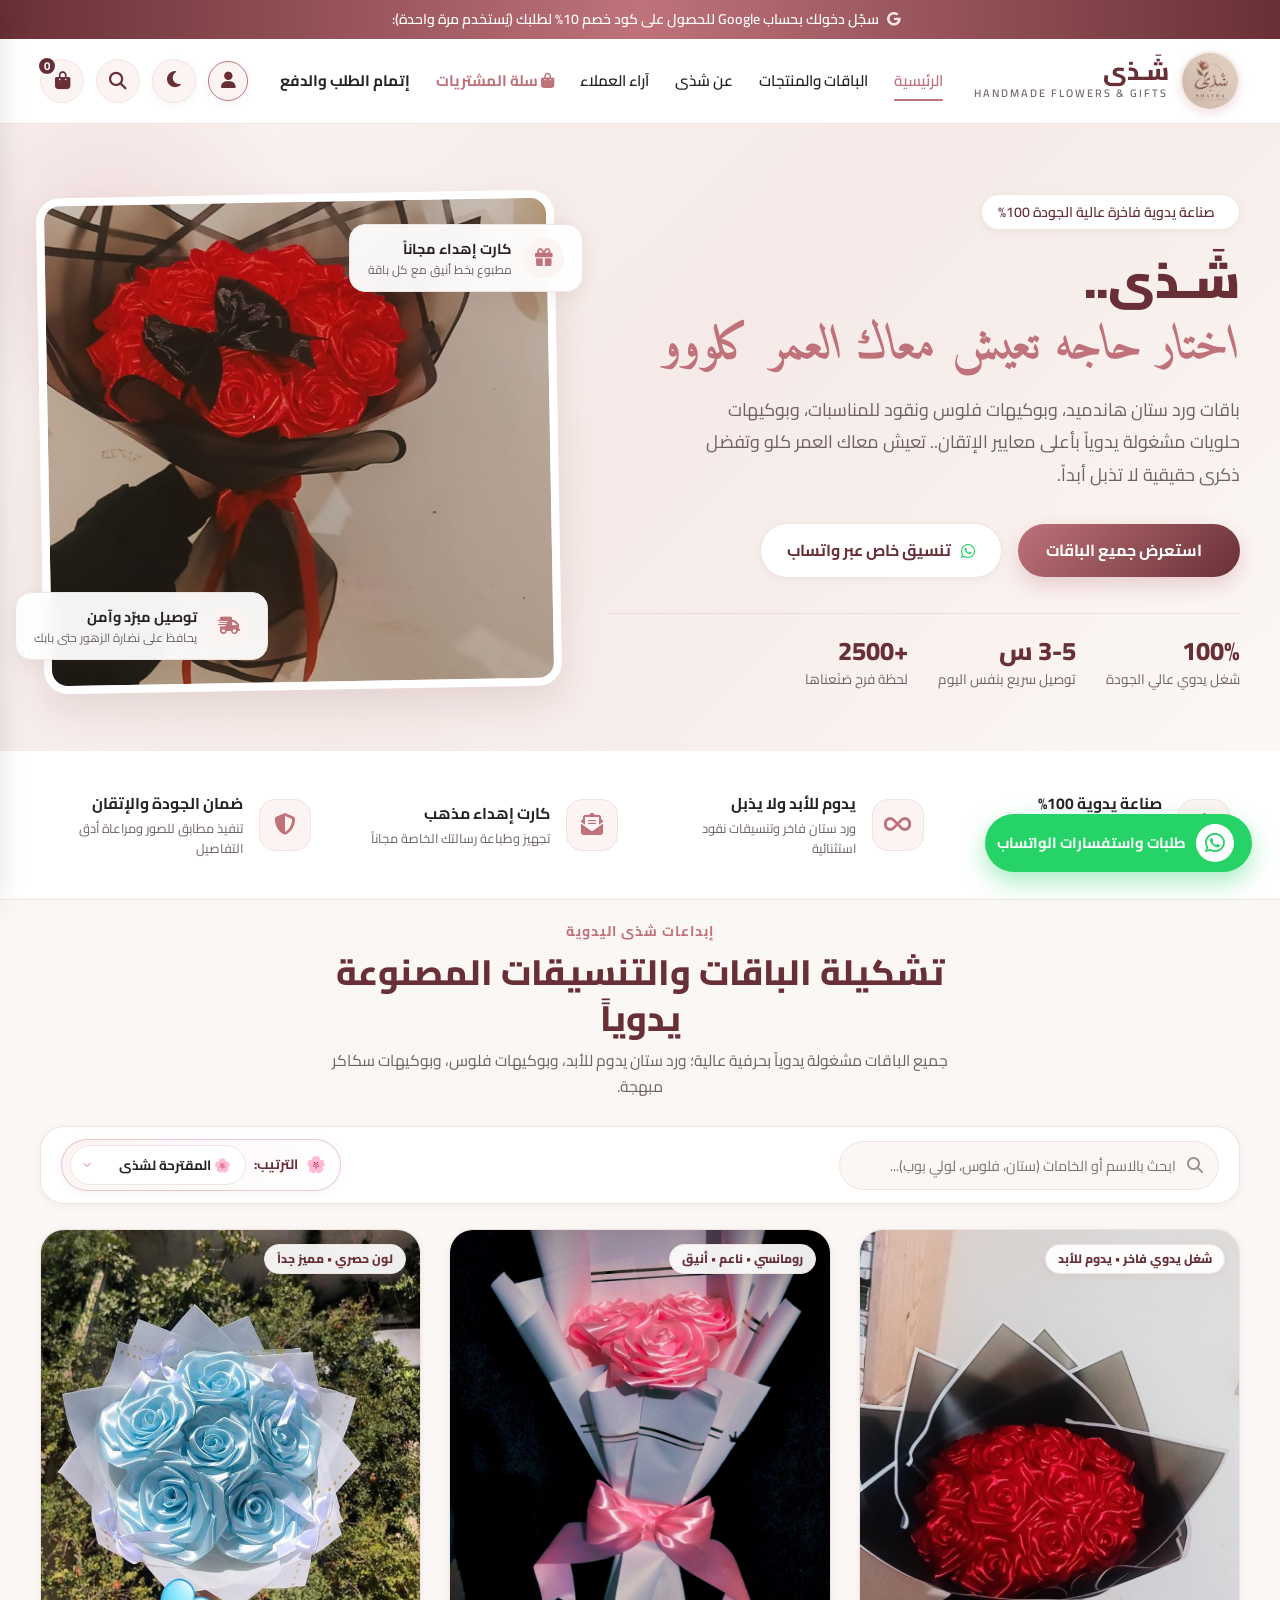
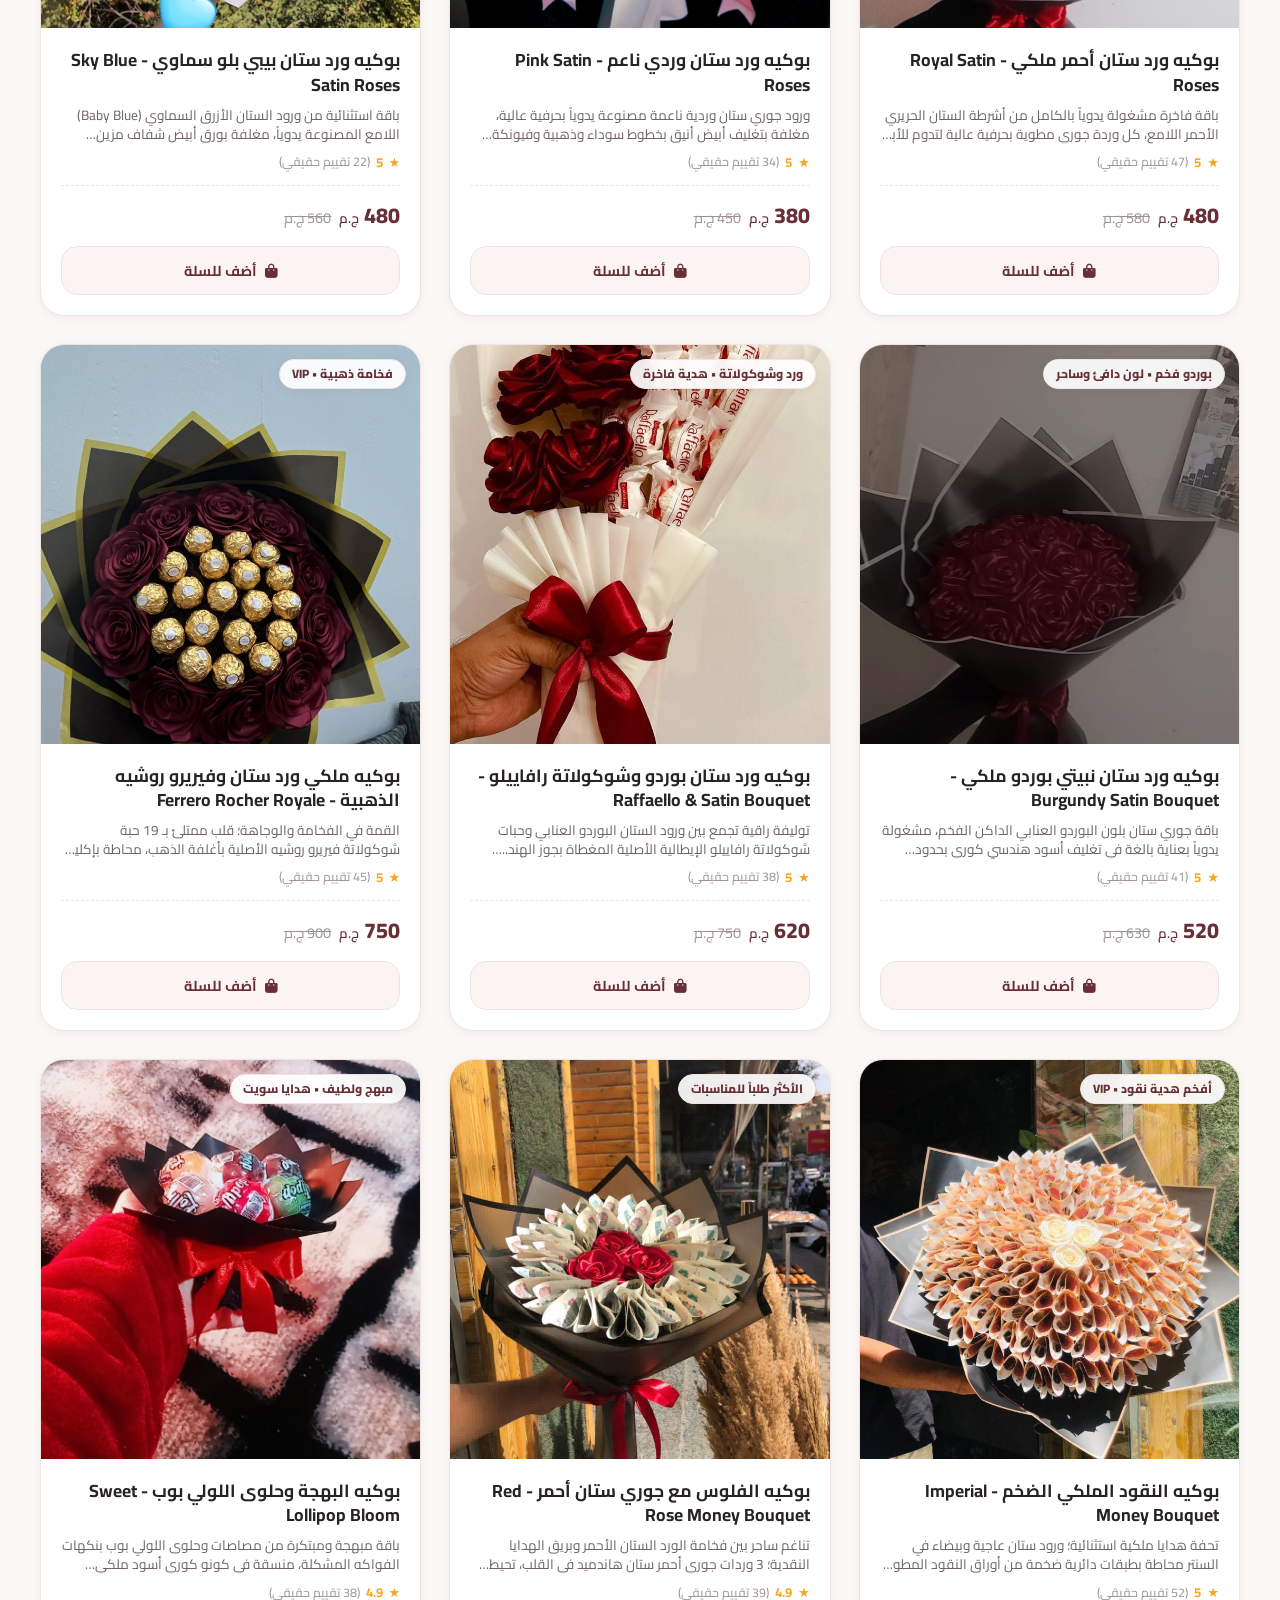
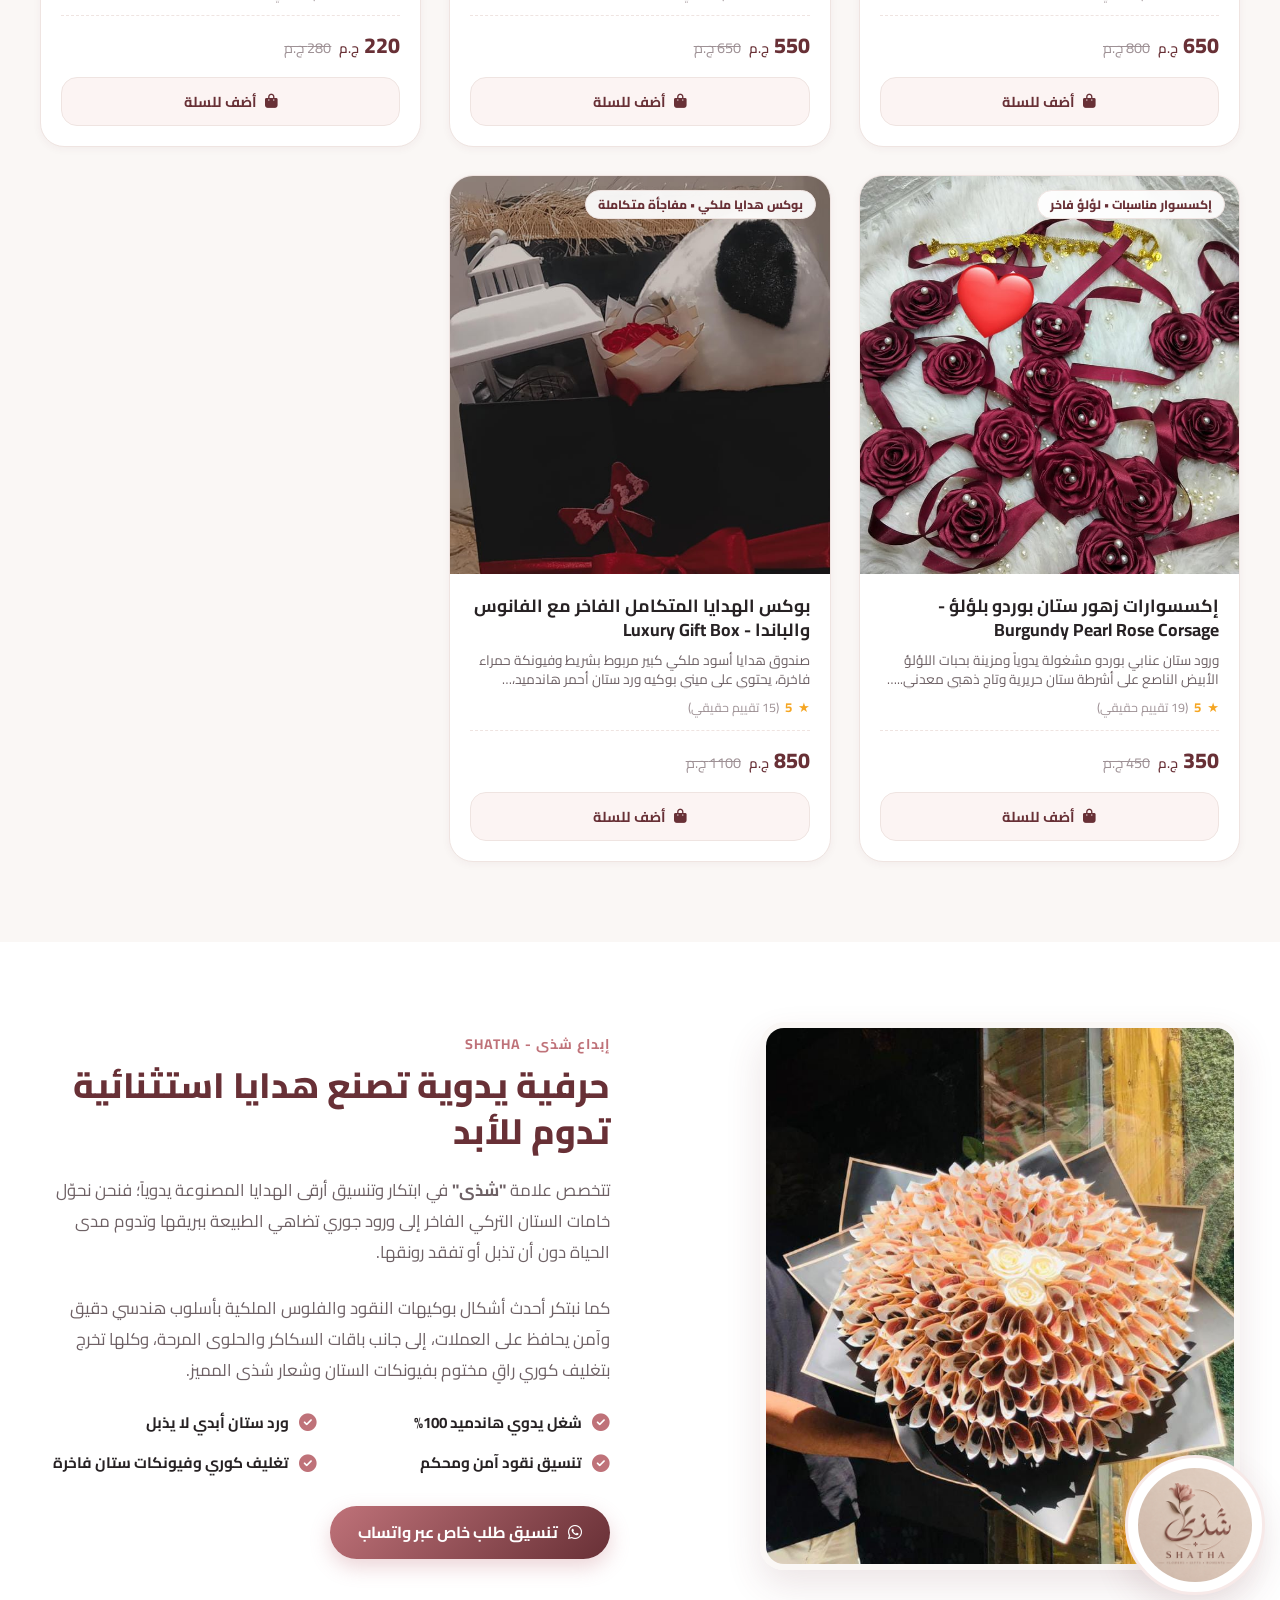
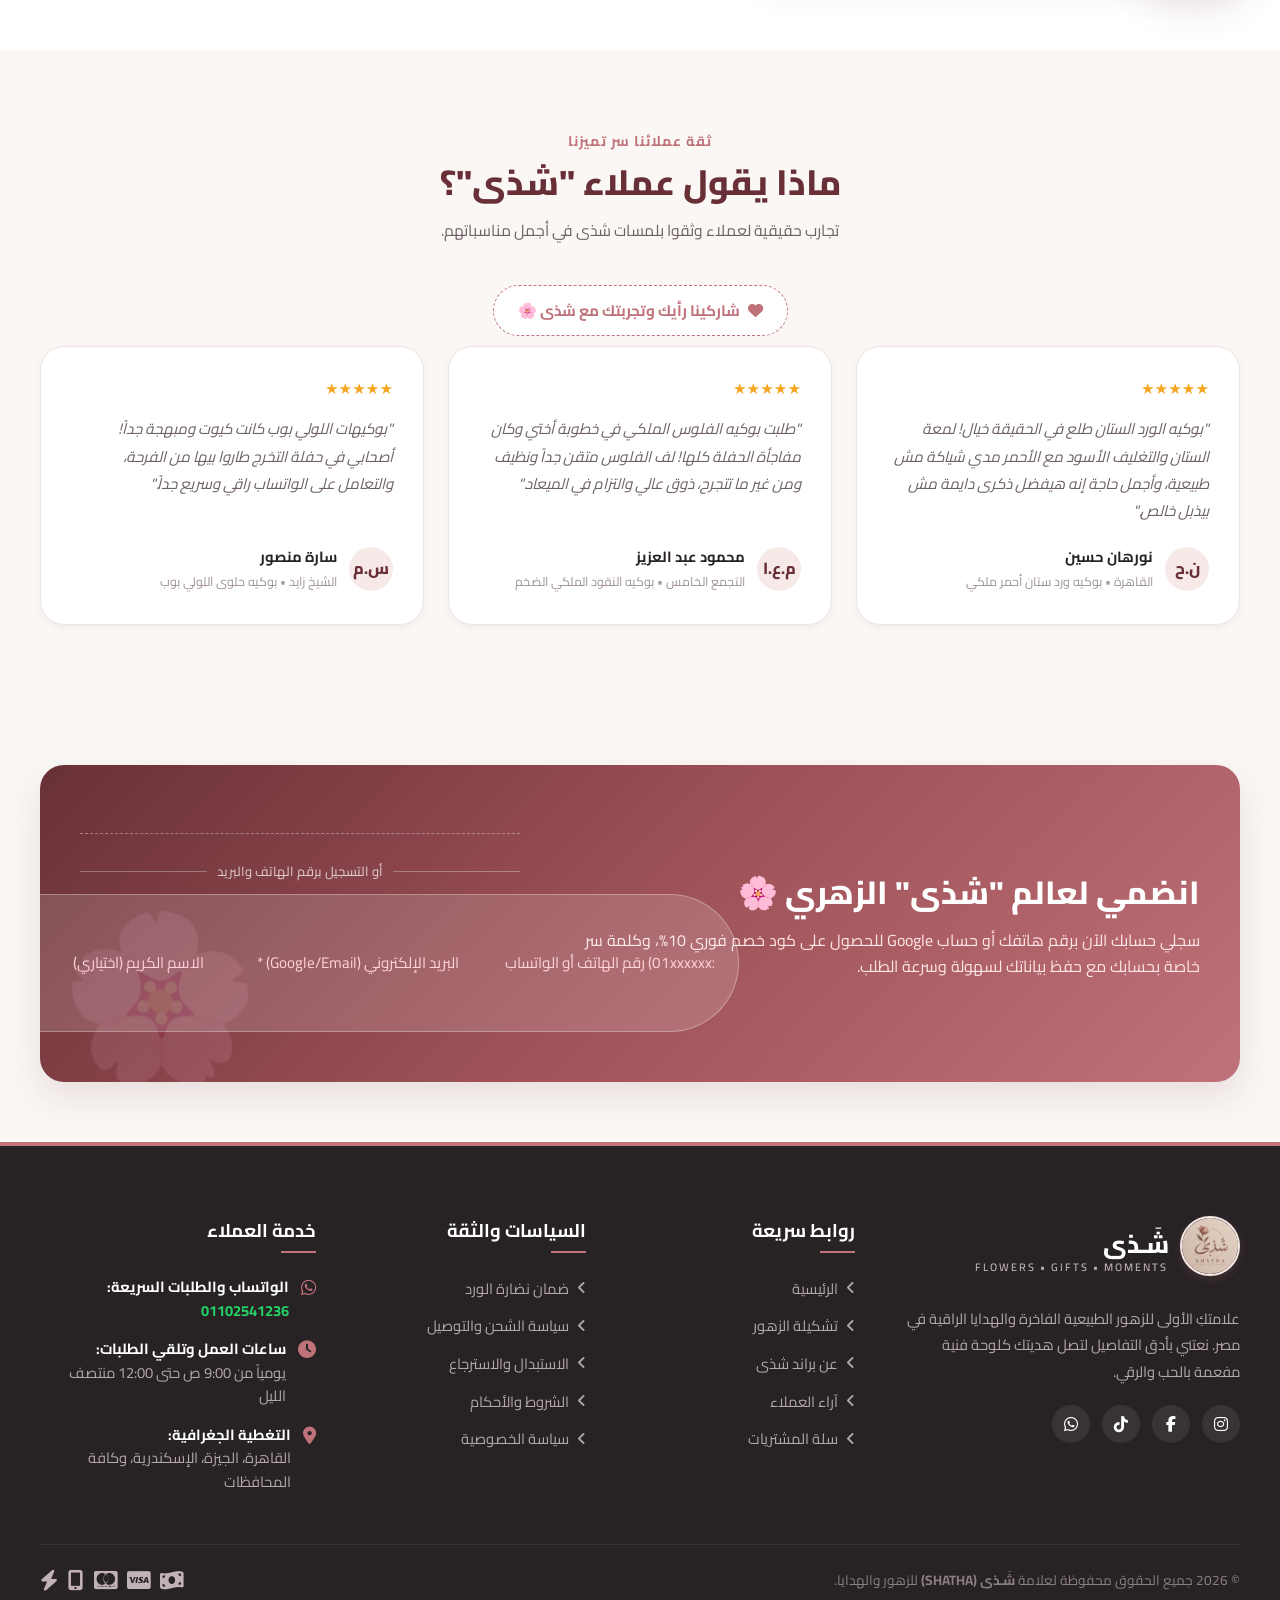
==== index.html @ 91762959 "add new features" ====
<!DOCTYPE html>
<html lang="ar" dir="rtl">
<head>
  <meta charset="UTF-8">
  <meta name="viewport" content="width=device-width, initial-scale=1.0">
  <title>شذى | SHATHA - زهور • هدايا • لحظات لا تُنسى</title>
  
  <!-- تحسين محركات البحث SEO -->
  <meta name="description" content="متجر شذى للهدايا والورد الستان الهاندميد وبوكيهات الفلوس وحلوى اللولي بوب. اختار حاجه تعيش معاك العمر كلووو، صناعة يدوية عالية الجودة تدوم للأبد. واتساب: 01102541236">
  <meta name="keywords" content="شذى, ورد ستان, بوكيه ورد ستان, بوكيه فلوس, بوكيه نقود, هدايا هاندميد, بوكيه لولي بوب, شذى ستان">
  <meta property="og:title" content="شذى | SHATHA - اختار حاجه تعيش معاك العمر كلووو">
  <meta property="og:description" content="شذى.. اختار حاجه تعيش معاك العمر كلووو. باقات ورد ستان هاندميد وبوكيهات فلوس وحلويات مشغولة يدوياً بأعلى معايير الإتقان.">
  <meta property="og:image" content="assets/images/logo.jpg">
  
  <!-- إعدادات تطبيق الهاتف والـ PWA (Mobile Web App) -->
  <link rel="manifest" href="data:application/manifest+json,%7B%22name%22%3A%22%D8%B4%D9%8E%D9%80%D8%B0%D9%89%20%D9%84%D9%84%D8%B2%D9%87%D9%88%D8%B1%20%D9%88%D8%A7%D9%84%D9%87%D8%AF%D8%A7%D9%8A%D8%A7%20%7C%20SHATHA%22%2C%22short_name%22%3A%22%D8%B4%D8%B0%D9%89%22%2C%22description%22%3A%22%D9%85%D8%AA%D8%AC%D8%B1%20%D8%B4%D8%B0%D9%89%20%D9%84%D9%84%D9%87%D8%AF%D8%A7%D9%8A%D8%A7%20%D9%88%D8%A7%D9%84%D9%88%D8%B1%D8%AF%20%D8%A7%D9%84%D8%B3%D8%AA%D8%A7%D9%86%20%D8%A7%D9%84%D9%87%D8%A7%D9%86%D8%AF%D9%85%D9%8A%D8%AF%20%D9%88%D8%A8%D9%88%D9%83%D9%8A%D9%87%D8%A7%D8%AA%20%D8%A7%D9%84%D9%81%D9%84%D9%88%D8%B3.%22%2C%22start_url%22%3A%22.%2Findex.html%22%2C%22display%22%3A%22standalone%22%2C%22orientation%22%3A%22portrait%22%2C%22background_color%22%3A%22%23FAF7F5%22%2C%22theme_color%22%3A%22%23BF7279%22%2C%22lang%22%3A%22ar%22%2C%22dir%22%3A%22rtl%22%2C%22icons%22%3A%5B%7B%22src%22%3A%22assets%2Fimages%2Flogo.jpg%22%2C%22sizes%22%3A%22192x192%22%2C%22type%22%3A%22image%2Fjpeg%22%2C%22purpose%22%3A%22any%20maskable%22%7D%2C%7B%22src%22%3A%22assets%2Fimages%2Flogo.jpg%22%2C%22sizes%22%3A%22512x512%22%2C%22type%22%3A%22image%2Fjpeg%22%2C%22purpose%22%3A%22any%20maskable%22%7D%5D%7D">
  <meta name="theme-color" content="#BF7279">
  <meta name="apple-mobile-web-app-capable" content="yes">
  <meta name="apple-mobile-web-app-status-bar-style" content="black-translucent">
  <meta name="apple-mobile-web-app-title" content="شذى">
  <link rel="apple-touch-icon" href="assets/images/logo.jpg">
  
  <!-- أيقونة الموقع (Favicon) من شعار شذى -->
  <link rel="icon" type="image/jpeg" href="assets/images/logo.jpg">
  
  <!-- أيقونات Font Awesome الحديثة -->
  <link rel="stylesheet" href="https://cdnjs.cloudflare.com/ajax/libs/font-awesome/6.5.1/css/all.min.css">
  
  <!-- مكتبة Google Identity Services لتسجيل الدخول بجوجل -->
  <script src="https://accounts.google.com/gsi/client" async defer></script>
  
  <!-- ملف التنسيقات الفاخر لشذى -->
  <link rel="stylesheet" href="assets/css/style.css">

  <script>
    (function() {
      try {
        var t = localStorage.getItem('shatha_theme') || (window.matchMedia('(prefers-color-scheme: dark)').matches ? 'dark' : 'light');
        if (t === 'dark') document.documentElement.setAttribute('data-theme', 'dark');
      } catch(e) {}
    })();
  </script>
</head>
<body>

  <!-- شريط الإعلانات العلوي وكوبون تسجيل الدخول بجوجل -->
  <aside class="top-announcement-bar" id="topAnnouncementBar" aria-label="شريط الحساب وكوبون الخصم">
    <div class="container">
      <div class="bar-content" id="authBarLoggedOut">
        <span class="auth-bar-msg"><i class="fab fa-google"></i> سجّل دخولك بحساب Google للحصول على كود خصم 10% لطلبك (يُستخدم مرة واحدة):</span>
        <div id="googleSignInBtnTop"></div>
      </div>
      <div class="bar-content" id="authBarLoggedIn" style="display: none;">
        <span class="auth-bar-msg">🎉 أهلاً بك يا <strong id="loggedInUserName"></strong>! كود خصمك الحصري (10%):</span>
        <div class="coupon-pill" id="couponPill" title="اضغط لنسخ كود الخصم وتطبيقه تلقائياً">
          <i class="fas fa-ticket-alt"></i>
          <span class="coupon-code-text" id="userCouponCode">--</span>
          <i class="far fa-copy"></i>
        </div>
        <span id="couponStatusBadge" class="coupon-status-badge">متاح للاستخدام مرة واحدة</span>
      </div>
    </div>
  </aside>

  <!-- ترويسة الموقع الرئيسية (Header & Nav) -->
  <header class="main-header">
    <div class="container">
      <div class="header-inner">
        <!-- الشعار الرسمي لشذى -->
        <a href="#home" class="brand-logo-wrap">
          <img src="assets/images/logo.jpg" alt="شعار شذى SHATHA" class="brand-logo-img">
          <div class="brand-names">
            <h1 class="brand-title">شَـذى</h1>
            <span class="brand-subtitle">HANDMADE FLOWERS & GIFTS</span>
          </div>
        </a>

        <!-- قائمة التصفح -->
        <nav>
          <ul class="nav-menu" id="navMenu">
            <li><a href="#home" class="nav-link active">الرئيسية</a></li>
            <li><a href="#products" class="nav-link">الباقات والمنتجات</a></li>
            <li><a href="#about" class="nav-link">عن شذى</a></li>
            <li><a href="#testimonials" class="nav-link">آراء العملاء</a></li>
            <li><a href="cart.html" class="nav-link" style="color: var(--primary-pink); font-weight: 700;"><i class="fas fa-shopping-bag"></i> سلة المشتريات</a></li>
            <li><a href="checkout.html" class="nav-link" style="font-weight: 700;">إتمام الطلب والدفع</a></li>
            <li id="navAdminLink" style="display: none;"><a href="javascript:void(0)" onclick="openAddProductModal()" class="nav-link" style="color: #27AE60; font-weight: 700;"><i class="fas fa-plus-circle"></i> لوحة إضافة المنتجات (المالك)</a></li>
          </ul>
        </nav>

        <!-- أدوات الهيدر والسلة وحساب المستخدم -->
        <div class="header-actions">
          <!-- أيقونة حساب المستخدم الدائرية الفاخرة للهيدر (متوافقة 100% مع الهاتف) -->
          <div class="user-auth-widget" id="userAuthWidget">
            <button type="button" class="user-circle-btn" id="headerUserCircleBtn" onclick="openAccountOrAuthModal()" title="تسجيل الدخول / حسابي" aria-label="تسجيل الدخول / حسابي">
              <i class="fas fa-user user-circle-icon" id="userCircleIcon"></i>
              <img id="userAvatarImg" src="" alt="صورة الحساب" class="user-circle-avatar" style="display: none;">
              <span class="user-circle-status-dot" id="userStatusDot" style="display: none;"></span>
            </button>
          </div>

          <!-- زر التبديل للوضع الليلي / الفاتح -->
          <button class="action-btn theme-toggle-btn" id="themeToggleBtn" onclick="toggleTheme()" title="التبديل إلى الوضع الداكن" aria-label="التبديل إلى الوضع الداكن">
            <i class="fas fa-moon"></i>
          </button>

          <button class="action-btn" id="headerSearchBtn" onclick="document.getElementById('productSearchInput').focus(); document.getElementById('products').scrollIntoView({behavior: 'smooth'});" title="بحث في المنتجات" aria-label="بحث في المنتجات">
            <i class="fas fa-search"></i>
          </button>
          
          <button class="action-btn" id="cartTriggerBtn" title="سلة المشتريات" aria-label="سلة المشتريات">
            <i class="fas fa-shopping-bag"></i>
            <span class="cart-count-badge" id="cartCountBadge">0</span>
          </button>

          <button class="action-btn mobile-menu-toggle" id="mobileToggle" aria-label="فتح القائمة">
            <i class="fas fa-bars"></i>
          </button>
        </div>
      </div>
    </div>
  </header>

  <!-- قسم الهيرو الترحيبي (Hero Section) -->
  <section class="hero-section" id="home">
    <div class="container">
      <div class="hero-grid">
        <div class="hero-content">
          <div class="hero-tag">
            <i class="fas fa-sparkles"></i>
            <span>صناعة يدوية فاخرة عالية الجودة 100%</span>
          </div>
          <h2 class="hero-title">
            شَـذى.. <br>
            <span>اختار حاجه تعيش معاك العمر كلووو</span>
          </h2>
          <p class="hero-desc">
            باقات ورد ستان هاندميد، وبوكيهات فلوس ونقود للمناسبات، وبوكيهات حلويات مشغولة يدوياً بأعلى معايير الإتقان.. تعيش معاك العمر كلو وتفضل ذكرى حقيقية لا تذبل أبداً.
          </p>
          <div class="hero-cta-group">
            <a href="#products" class="btn-primary">
              <i class="fas fa-sparkles"></i>
              <span>استعرض جميع الباقات</span>
            </a>
            <a href="https://wa.me/201102541236?text=%D9%85%D8%B1%D8%AD%D8%A8%D8%A7%D9%8B%20%D8%B4%D8%B0%D9%89%20%F0%9F%8C%B8%20%D8%A3%D9%88%D8%AF%20%D8%AA%D9%86%D8%B3%D9%8A%D9%82%20%D8%A8%D9%88%D9%83%D9%8A%D9%87%20%D8%AE%D8%A7%D8%B5" target="_blank" class="btn-secondary">
              <i class="fab fa-whatsapp" style="color: #25D366;"></i>
              <span>تنسيق خاص عبر واتساب</span>
            </a>
          </div>
          <div class="hero-stats">
            <div class="stat-item">
              <h4>100%</h4>
              <p>شغل يدوي عالي الجودة</p>
            </div>
            <div class="stat-item">
              <h4>3-5 س</h4>
              <p>توصيل سريع بنفس اليوم</p>
            </div>
            <div class="stat-item">
              <h4>+2500</h4>
              <p>لحظة فرح صَنَعناها</p>
            </div>
          </div>
        </div>

        <div class="hero-visual">
          <div class="hero-main-card">
            <img src="FLOURS/WhatsApp Image 2026-09-09 at 12.16.00 AM.jpeg" alt="بوكيه شذى الستان الملكي الهاندميد">
          </div>
          <div class="floating-badge badge-top">
            <div class="badge-icon"><i class="fas fa-gift"></i></div>
            <div>
              <h5>كارت إهداء مجاناً</h5>
              <p>مطبوع بخط أنيق مع كل باقة</p>
            </div>
          </div>
          <div class="floating-badge badge-bottom">
            <div class="badge-icon"><i class="fas fa-truck-fast"></i></div>
            <div>
              <h5>توصيل مبرّد وآمن</h5>
              <p>يحافظ على نضارة الزهور حتى بابك</p>
            </div>
          </div>
        </div>
      </div>
    </div>
  </section>

  <!-- شريط الثقة والمميزات (Trust Features) -->
  <section class="trust-bar-section">
    <div class="container">
      <div class="trust-features-grid">
        <div class="trust-card">
          <div class="trust-icon-box"><i class="fas fa-hand-sparkles"></i></div>
          <div class="trust-text">
            <h4>صناعة يدوية 100%</h4>
            <p>شغل يدوي متقن وخامات أصلية فاخرة</p>
          </div>
        </div>
        <div class="trust-card">
          <div class="trust-icon-box"><i class="fas fa-infinity"></i></div>
          <div class="trust-text">
            <h4>يدوم للأبد ولا يذبل</h4>
            <p>ورد ستان فاخر وتنسيقات نقود استثنائية</p>
          </div>
        </div>
        <div class="trust-card">
          <div class="trust-icon-box"><i class="fas fa-envelope-open-text"></i></div>
          <div class="trust-text">
            <h4>كارت إهداء مذهب</h4>
            <p>تجهيز وطباعة رسالتك الخاصة مجاناً</p>
          </div>
        </div>
        <div class="trust-card">
          <div class="trust-icon-box"><i class="fas fa-shield-halved"></i></div>
          <div class="trust-text">
            <h4>ضمان الجودة والإتقان</h4>
            <p>تنفيذ مطابق للصور ومراعاة أدق التفاصيل</p>
          </div>
        </div>
      </div>
    </div>
  </section>

  <!-- قسم المنتجات والبحث والفرز (جميع المنتجات معاً بدون فئات) -->
  <section class="products-section" id="products">
    <div class="container">
      <div class="section-header" style="margin-bottom: 25px; display: flex; justify-content: space-between; align-items: flex-end; flex-wrap: wrap; gap: 15px;">
        <div>
          <span class="section-subtitle">إبداعات شذى اليدوية</span>
          <h2 class="section-title" style="margin-bottom: 6px;">تشكيلة الباقات والتنسيقات المصنوعة يدوياً</h2>
          <p class="section-desc" style="margin-bottom: 0;">جميع الباقات مشغولة يدوياً بحرفية عالية؛ ورد ستان يدوم للأبد، وبوكيهات فلوس، وبوكيهات سكاكر مبهجة.</p>
        </div>
        <button type="button" class="btn-primary" id="sectionAdminAddBtn" onclick="openAddProductModal()" style="display: none; background: #27AE60; white-space: nowrap; padding: 10px 22px; font-size: 0.95rem;">
          <i class="fas fa-plus-circle"></i>
          <span>إضافة منتج جديد للموقع (المالك)</span>
        </button>
      </div>

      <!-- شريط البحث والفرز -->
      <div class="products-filter-bar">
        <div class="filter-search-box">
          <i class="fas fa-search"></i>
          <input type="text" id="productSearchInput" placeholder="ابحث بالاسم أو الخامات (ستان، فلوس، لولي بوب)..." aria-label="بحث في المنتجات">
        </div>

        <div class="filter-sort-group">
          <span class="sort-flower-badge" aria-hidden="true">🌸</span>
          <label for="sortSelect" class="sort-label">الترتيب:</label>
          <select id="sortSelect" class="sort-select">
            <option value="default">🌸 المقترحة لشذى</option>
            <option value="bestseller">🔥 الأكثر مبيعاً</option>
            <option value="price-low">💸 السعر: الأقل للأعلى</option>
            <option value="price-high">💎 السعر: الأعلى للأقل</option>
            <option value="rating">⭐ الأعلى تقييماً</option>
          </select>
        </div>
      </div>

      <!-- شبكة المنتجات -->
      <div class="products-grid" id="productsGrid">
        <!-- يتم توليد كروت المنتجات ديناميكياً بواسطة JavaScript -->
      </div>
    </div>
  </section>

  <!-- قسم قصة البراند (About SHATHA Section) -->
  <section class="about-section" id="about">
    <div class="container">
      <div class="about-grid">
        <div class="about-image-composition">
          <img src="FLOURS/WhatsApp Image 2026-09-09 at 12.15.59 AM.jpeg" alt="بوكيه النقود الملكي بالورود البيضاء من شذى" class="about-img-main">
          <div class="about-logo-overlay">
            <img src="assets/images/logo.jpg" alt="لوجو شذى">
          </div>
        </div>

        <div class="about-content">
          <span class="section-subtitle">إبداع شذى - SHATHA</span>
          <h2 class="section-title">حرفية يدوية تصنع هدايا استثنائية تدوم للأبد</h2>
          <p class="about-text">
            تتخصص علامة <strong>"شذى"</strong> في ابتكار وتنسيق أرقى الهدايا المصنوعة يدوياً؛ فنحن نحوّل خامات الستان التركي الفاخر إلى ورود جوري تضاهي الطبيعة ببريقها وتدوم مدى الحياة دون أن تذبل أو تفقد رونقها.
          </p>
          <p class="about-text">
            كما نبتكر أحدث أشكال بوكيهات النقود والفلوس الملكية بأسلوب هندسي دقيق وآمن يحافظ على العملات، إلى جانب باقات السكاكر والحلوى المرحة، وكلها تخرج بتغليف كوري راقٍ مختوم بفيونكات الستان وشعار شذى المميز.
          </p>
          <div class="about-values-list">
            <div class="value-item"><i class="fas fa-check-circle"></i> شغل يدوي هاندميد 100%</div>
            <div class="value-item"><i class="fas fa-check-circle"></i> ورد ستان أبدي لا يذبل</div>
            <div class="value-item"><i class="fas fa-check-circle"></i> تنسيق نقود آمن ومحكم</div>
            <div class="value-item"><i class="fas fa-check-circle"></i> تغليف كوري وفيونكات ستان فاخرة</div>
          </div>
          <a href="https://wa.me/201102541236" target="_blank" class="btn-primary">
            <i class="fab fa-whatsapp"></i>
            <span>تنسيق طلب خاص عبر واتساب</span>
          </a>
        </div>
      </div>
    </div>
  </section>

  <!-- قسم آراء وتقييمات العملاء الحقيقية (Testimonials) -->
  <section class="testimonials-section" id="testimonials">
    <div class="container">
      <div class="section-header">
        <span class="section-subtitle">ثقة عملائنا سر تميزنا</span>
        <h2 class="section-title">ماذا يقول عملاء "شذى"؟</h2>
        <p class="section-desc">تجارب حقيقية لعملاء وثقوا بلمسات شذى في أجمل مناسباتهم.</p>
      </div>

      <!-- زر فتح نموذج إضافة تقييم للمتجر بالكامل -->
      <div class="testimonials-action-wrap">
        <button type="button" class="btn-toggle-store-review" onclick="toggleStoreReviewForm()">
          <i class="fas fa-heart" style="color: var(--primary-pink);"></i>
          <span>شاركينا رأيك وتجربتك مع شذى 🌸</span>
        </button>
      </div>

      <!-- نموذج إضافة رأي عام للمتجر بالكامل -->
      <div class="store-review-form-card" id="storeReviewFormCard">
        <h4 style="color: var(--primary-dark); margin-bottom: 12px; font-size: 1.1rem; display: flex; align-items: center; gap: 8px;">
          <i class="fas fa-star" style="color: #F5A623;"></i>
          <span>إضافة تقييم ورأي لمتجر شذى</span>
        </h4>
        <form id="storeReviewForm" onsubmit="handleStoreReviewSubmit(event)">
          <div class="checkout-form-grid" style="grid-template-columns: 1fr 1fr; gap: 12px;">
            <div class="form-group">
              <label><span style="color: #E74C3C;">*</span> الاسم الكريم:</label>
              <input type="text" id="srAuthor" class="form-control" placeholder="مثال: سارة أحمد" required>
            </div>
            <div class="form-group">
              <label>المحافظة أو الباقة المطلوبة:</label>
              <input type="text" id="srLocation" class="form-control" placeholder="مثال: القاهرة • بوكيه ورد ستان">
            </div>
          </div>
          <div class="form-group" style="margin-top: 10px;">
            <label>تقييمك بالنجوم:</label>
            <div class="star-rating-select-group" id="storeRatingStars">
              <i class="fas fa-star active" data-val="1" onclick="setStoreRating(1)"></i>
              <i class="fas fa-star active" data-val="2" onclick="setStoreRating(2)"></i>
              <i class="fas fa-star active" data-val="3" onclick="setStoreRating(3)"></i>
              <i class="fas fa-star active" data-val="4" onclick="setStoreRating(4)"></i>
              <i class="fas fa-star active" data-val="5" onclick="setStoreRating(5)"></i>
            </div>
            <input type="hidden" id="srRatingVal" value="5">
          </div>
          <div class="form-group">
            <label><span style="color: #E74C3C;">*</span> رأيك وتجربتك بالتفصيل:</label>
            <textarea id="srComment" class="form-control" rows="3" placeholder="شاركينا تجربتك مع جمال الورد الستان وسرعة التوصيل وذوق التعامل..." required></textarea>
          </div>
          <div style="display: flex; justify-content: flex-end; gap: 10px; margin-top: 14px;">
            <button type="button" class="btn-secondary" onclick="toggleStoreReviewForm()" style="padding: 8px 18px; font-size: 0.88rem;">إلغاء</button>
            <button type="submit" class="btn-primary" style="padding: 8px 22px; font-size: 0.88rem;">نشر رأيي الآن 🌸</button>
          </div>
        </form>
      </div>

      <!-- شبكة آراء العملاء الديناميكية -->
      <div class="testimonials-grid" id="testimonialsGrid">
        <!-- يتم تعبئة الآراء برمجياً بواسطة JS -->
      </div>
    </div>
  </section>

  <!-- صندوق النشرة البريدية والعرض الترحيبي والتسجيل -->
  <section class="newsletter-cta-section">
    <div class="container">
      <div class="newsletter-box">
        <div class="newsletter-text">
          <h3>انضمي لعالم "شذى" الزهري 🌸</h3>
          <p>سجلي حسابك الآن برقم هاتفك أو حساب Google للحصول على كود خصم فوري 10%، وكلمة سر خاصة بحسابك مع حفظ بياناتك لسهولة وسرعة الطلب.</p>
        </div>
        <div style="display: flex; flex-direction: column; align-items: center; gap: 12px; width: 100%; max-width: 440px; box-sizing: border-box;">
          <!-- زر تسجيل الدخول السريع بجوجل للحصول على الكود -->
          <div id="googleSignInBtnNewsletter" class="newsletter-auth-cta"></div>
          
          <div style="display: flex; align-items: center; width: 100%; gap: 10px; opacity: 0.75;">
            <div style="flex: 1; height: 1px; background: rgba(255,255,255,0.4);"></div>
            <span style="font-size: 0.82rem; color: #fff; white-space: nowrap;">أو التسجيل برقم الهاتف والبريد</span>
            <div style="flex: 1; height: 1px; background: rgba(255,255,255,0.4);"></div>
          </div>

          <form class="newsletter-form" id="newsletterForm" onsubmit="handleNewsletterJoinSubmit(event)">
            <input type="tel" id="newsletterPhone" placeholder="رقم الهاتف أو الواتساب (01xxxxxxxxx) *" required aria-label="رقم الهاتف">
            <input type="email" id="newsletterEmail" placeholder="البريد الإلكتروني (Google/Email) *" required aria-label="البريد الإلكتروني">
            <input type="text" id="newsletterName" placeholder="الاسم الكريم (اختياري)" aria-label="الاسم">
            <button type="submit"><i class="fas fa-sparkles"></i> انضمام وتسجيل الحساب فوراً</button>
          </form>
        </div>
      </div>
    </div>
  </section>

  <!-- تذييل الموقع (Footer) -->
  <footer class="main-footer">
    <div class="container">
      <div class="footer-grid">
        <!-- معلومات البراند -->
        <div class="footer-brand">
          <div class="brand-logo-wrap">
            <img src="assets/images/logo.jpg" alt="لوجو شذى" class="brand-logo-img">
            <div class="brand-names">
              <span class="brand-title">شَـذى</span>
              <span class="brand-subtitle">FLOWERS • GIFTS • MOMENTS</span>
            </div>
          </div>
          <p class="footer-bio">
            علامتكِ الأولى للزهور الطبيعية الفاخرة والهدايا الراقية في مصر. نعتني بأدق التفاصيل لتصل هديتك كلوحة فنية مفعمة بالحب والرقي.
          </p>
          <div class="footer-social-links">
            <a href="https://instagram.com" target="_blank" class="social-link" title="إنستغرام"><i class="fab fa-instagram"></i></a>
            <a href="https://facebook.com" target="_blank" class="social-link" title="فيسبوك"><i class="fab fa-facebook-f"></i></a>
            <a href="https://tiktok.com" target="_blank" class="social-link" title="تيك توك"><i class="fab fa-tiktok"></i></a>
            <a href="https://wa.me/201102541236" target="_blank" class="social-link" title="واتساب"><i class="fab fa-whatsapp"></i></a>
          </div>
        </div>

        <!-- روابط سريعة -->
        <div class="footer-col">
          <h4>روابط سريعة</h4>
          <ul class="footer-links-list">
            <li><a href="#home"><i class="fas fa-angle-left"></i> الرئيسية</a></li>
            <li><a href="#products"><i class="fas fa-angle-left"></i> تشكيلة الزهور</a></li>
            <li><a href="#about"><i class="fas fa-angle-left"></i> عن براند شذى</a></li>
            <li><a href="#testimonials"><i class="fas fa-angle-left"></i> آراء العملاء</a></li>
            <li><a href="javascript:void(0)" onclick="openCartDrawer()"><i class="fas fa-angle-left"></i> سلة المشتريات</a></li>
            <li id="footerAdminLink" style="display: none;"><a href="javascript:void(0)" onclick="openAddProductModal()" style="color: #27AE60; font-weight: 700;"><i class="fas fa-plus-circle"></i> لوحة إضافة المنتجات (المالك)</a></li>
          </ul>
        </div>

        <!-- السياسات والثقة -->
        <div class="footer-col">
          <h4>السياسات والثقة</h4>
          <ul class="footer-links-list">
            <li><a href="javascript:void(0)" onclick="openPolicyModal('guarantee')"><i class="fas fa-angle-left"></i> ضمان نضارة الورد</a></li>
            <li><a href="javascript:void(0)" onclick="openPolicyModal('delivery')"><i class="fas fa-angle-left"></i> سياسة الشحن والتوصيل</a></li>
            <li><a href="javascript:void(0)" onclick="openPolicyModal('refund')"><i class="fas fa-angle-left"></i> الاستبدال والاسترجاع</a></li>
            <li><a href="javascript:void(0)" onclick="openPolicyModal('terms')"><i class="fas fa-angle-left"></i> الشروط والأحكام</a></li>
            <li><a href="javascript:void(0)" onclick="openPolicyModal('privacy')"><i class="fas fa-angle-left"></i> سياسة الخصوصية</a></li>
          </ul>
        </div>

        <!-- تواصل معنا -->
        <div class="footer-col">
          <h4>خدمة العملاء</h4>
          <div class="footer-contact-items">
            <div class="contact-item">
              <i class="fab fa-whatsapp"></i>
              <div>
                <strong>الواتساب والطلبات السريعة:</strong>
                <a href="https://wa.me/201102541236" target="_blank" style="color: #25D366; font-weight: bold; direction: ltr; display: inline-block;">01102541236</a>
              </div>
            </div>
            <div class="contact-item">
              <i class="fas fa-clock"></i>
              <div>
                <strong>ساعات العمل وتلقي الطلبات:</strong>
                <span>يومياً من 9:00 ص حتى 12:00 منتصف الليل</span>
              </div>
            </div>
            <div class="contact-item">
              <i class="fas fa-location-dot"></i>
              <div>
                <strong>التغطية الجغرافية:</strong>
                <span>القاهرة، الجيزة، الإسكندرية، وكافة المحافظات</span>
              </div>
            </div>
          </div>
        </div>
      </div>

      <div class="footer-bottom">
        <p>© 2026 جميع الحقوق محفوظة لعلامة <strong>شَـذى (SHATHA)</strong> للزهور والهدايا.</p>
        <div class="payment-methods-icons" title="طرق الدفع المتاحة">
          <i class="fas fa-money-bill-wave" title="كاش عند الاستلام"></i>
          <i class="fab fa-cc-visa" title="فيزا"></i>
          <i class="fab fa-cc-mastercard" title="ماستركارد"></i>
          <i class="fas fa-mobile-alt" title="فودافون كاش ومحافظ إلكترونية"></i>
          <i class="fas fa-bolt" title="إنستاباي InstaPay"></i>
        </div>
      </div>
    </div>
  </footer>

  <!-- زر الواتساب العائم الدائم (Floating Sticky WhatsApp) -->
  <a href="https://wa.me/201102541236?text=%D9%85%D8%B1%D8%AD%D8%A8%D8%A7%D9%8B%20%D9%81%D8%B1%D9%8A%D9%82%20%D8%B4%D8%B0%D9%89%20%F0%9F%8C%B8%20%D8%A3%D8%AD%D8%AA%D8%A7%D8%AC%20%D9%85%D8%B3%D8%A7%D8%B9%D8%AF%D8%A9%20%D9%81%D9%8A%20%D8%A7%D8%AE%D8%AA%D9%8A%D8%A7%D8%B1%20%D8%A8%D8%A7%D9%82%D8%A9" 
     target="_blank" 
     class="floating-whatsapp-btn" 
     id="floatingWhatsappBtn"
     title="تواصلي معنا عبر واتساب 01102541236">
    <div class="whatsapp-icon-circle">
      <i class="fab fa-whatsapp"></i>
    </div>
    <span class="whatsapp-btn-text">طلبات واستفسارات الواتساب</span>
  </a>

  <!-- إشعار تثبيت تطبيق شذى على الهاتف PWA -->
  <aside class="app-install-banner" id="pwaInstallBanner" style="display: none; position: fixed; bottom: 85px; right: 20px; left: 20px; max-width: 420px; margin: 0 auto; background: #FFFFFF; border-radius: var(--radius-lg); padding: 14px 18px; box-shadow: 0 10px 30px rgba(104, 48, 54, 0.2); border: 2px solid var(--primary-pink); z-index: 998; align-items: center; justify-content: space-between; gap: 12px; animation: fadeInUp 0.4s ease;">
    <div style="display: flex; align-items: center; gap: 12px;">
      <img src="assets/images/logo.jpg" alt="أيقونة تطبيق شذى" style="width: 48px; height: 48px; border-radius: 12px; object-fit: cover; border: 1.5px solid var(--border-subtle); flex-shrink: 0;">
      <div>
        <strong style="display: block; font-size: 0.95rem; color: var(--primary-dark);">تطبيق شَـذى (SHATHA)</strong>
        <span style="font-size: 0.78rem; color: var(--text-muted);">ثبّت التطبيق على شاشة هاتفك لتسوق أسرع</span>
      </div>
    </div>
    <div style="display: flex; align-items: center; gap: 8px;">
      <button type="button" class="btn-primary" id="btnPwaInstall" style="padding: 7px 15px; font-size: 0.85rem; border-radius: var(--radius-full);">
        <i class="fas fa-download"></i> تثبيت
      </button>
      <button type="button" id="btnPwaDismiss" style="color: var(--text-muted); font-size: 1.1rem; padding: 5px;" aria-label="إغلاق">
        <i class="fas fa-times"></i>
      </button>
    </div>
  </aside>

  <!-- خلفية التعتيم العامة للمودال -->
  <div class="modal-backdrop" id="modalBackdrop"></div>

  <!-- درج السلة الجانبي السريع (Slide-over Cart Drawer) -->
  <aside class="cart-drawer" id="cartDrawer" aria-label="سلة المشتريات">
    <div class="cart-drawer-header">
      <h3>
        <i class="fas fa-shopping-bag" style="color: var(--primary-pink);"></i>
        <span>سلة التسوق</span>
      </h3>
      <button class="close-drawer-btn" id="closeDrawerBtn" aria-label="إغلاق السلة">
        <i class="fas fa-times"></i>
      </button>
    </div>

    <!-- شريط تقدم التوصيل المجاني -->
    <div class="cart-free-shipping-meter">
      <div class="meter-text" id="freeShippingMeterText">
        أضيفي بـ <strong>350 ج.م</strong> إضافية للحصول على توصيل مجاني!
      </div>
      <div class="meter-bar">
        <div class="meter-fill" id="freeShippingMeterFill"></div>
      </div>
    </div>

    <!-- قائمة منتجات السلة -->
    <div class="cart-drawer-items" id="cartDrawerItems">
      <!-- يتم تعبئة المنتجات ديناميكياً بواسطة JS -->
    </div>

    <!-- حالة السلة الفارغة -->
    <div class="cart-empty-state" id="cartEmptyState" style="display: none;">
      <div class="cart-empty-icon"><i class="fas fa-shopping-basket"></i></div>
      <h4>سلتك فارغة حالياً</h4>
      <p>لم تقومي بإضافة أي باقة ورد بعد.. دعينا نساعدك في اختيار باقة ساحرة!</p>
      <button class="btn-primary" onclick="closeCartDrawer(); document.getElementById('products').scrollIntoView({behavior:'smooth'});">
        استعرضي الباقات الآن
      </button>
    </div>

    <!-- بطاقة كارت الإهداء المجاني داخل السلة -->
    <div style="padding: 0 24px;">
      <div class="cart-gift-card-addon">
        <label class="gift-card-toggle-label">
          <input type="checkbox" id="giftCardToggle">
          <span>💌 إرفاق كارت إهداء مجاني مطبوع</span>
        </label>
        <div id="giftCardMsgWrapper" style="display: none;">
          <textarea class="gift-message-input" id="giftCardMsgInput" rows="2" placeholder="اكتبي نص الإهداء وسنقوم بطباعته على كارت مذهب فاخر..."></textarea>
        </div>
      </div>
    </div>

    <!-- تذييل السلة وحساب الإجمالي -->
    <div class="cart-drawer-footer">
      <div class="coupon-input-group">
        <input type="text" id="couponInput" placeholder="أدخل كود الخصم الخاص بك" aria-label="كود الخصم">
        <button type="button" id="applyCouponBtn">تطبيق</button>
      </div>

      <div class="cart-summary-lines">
        <div class="summary-line">
          <span>المجموع الفرعي:</span>
          <strong id="cartSubtotalVal">0 ج.م</strong>
        </div>
        <div class="summary-line discount-applied" id="cartDiscountRow" style="display: none;">
          <span>خصم الكوبون:</span>
          <strong id="cartDiscountVal">-0 ج.م</strong>
        </div>
        <div class="summary-line total-line">
          <span>الإجمالي المتوقع:</span>
          <strong id="cartTotalVal">0 ج.م</strong>
        </div>
      </div>

      <a href="cart.html" class="btn-full-cart-link" style="display: flex; align-items: center; justify-content: center; gap: 8px; width: 100%; padding: 11px 18px; border-radius: var(--radius-full); background: rgba(212, 107, 123, 0.1); color: var(--primary-dark); font-weight: 700; font-size: 0.92rem; text-decoration: none; border: 1.5px solid var(--primary-pink); margin-bottom: 8px; transition: all 0.25s ease;">
        <i class="fas fa-shopping-bag" style="color: var(--primary-pink);"></i>
        <span>عرض وتعديل سلة المشتريات بالكامل 🛍️</span>
      </a>

      <button class="btn-proceed-checkout" id="proceedCheckoutBtn">
        <span>موافق على الطلب (الانتقال لصفحة كتابة البيانات والدفع)</span>
        <i class="fas fa-arrow-left"></i>
      </button>
    </div>
  </aside>

  <!-- نافذة تفاصيل المنتج المتقدمة (Product Details Modal) -->
  <section class="product-modal" id="productDetailsModal" aria-label="تفاصيل المنتج">
    <button class="product-modal-close" id="closeProductModal" aria-label="إغلاق النافذة">
      <i class="fas fa-times"></i>
    </button>

    <div class="modal-grid">
      <!-- المعرض والصور المتعددة -->
      <div class="modal-gallery-wrap">
        <div class="modal-main-img-box">
          <img src="" alt="صورة الباقة" id="modalMainImg">
        </div>
        <div class="modal-thumbnails" id="modalThumbnailsContainer">
          <!-- مصغرات الزوايا -->
        </div>
      </div>

      <!-- معلومات الباقة وتحديد المقاس -->
      <div class="modal-details">
        <!-- شريط أدوات المالك لتعديل أو حذف الباقة -->
        <div id="modalOwnerTools" class="modal-admin-actions-bar" style="display: none;"></div>

        <span class="modal-category-tag" style="background: var(--primary-soft); color: var(--primary-dark); padding: 4px 14px; border-radius: var(--radius-full); display: inline-block; width: fit-content;">
          <i class="fas fa-hand-sparkles" style="color: var(--primary-pink);"></i> شغل يدوي هاندميد • تصميم شذى الحصري
        </span>
        <h2 class="modal-title" id="modalProductTitle" style="margin-top: 8px;">اسم الباقة</h2>
        
        <div class="modal-rating-row">
          <span>★★★★★</span>
          <strong id="modalProductRating">5.0</strong>
          <span style="color: var(--text-light);" id="modalProductReviewsCount">(40 تقييم)</span>
          <span class="modal-stock-badge"><i class="fas fa-infinity"></i> يدوم للأبد ولا يذبل</span>
        </div>

        <div class="modal-price-wrap">
          <span class="modal-current-price" id="modalCurrentPrice">480 ج.م</span>
        </div>

        <p class="modal-desc" id="modalProductDesc">
          وصف الباقة وتفاصيلها...
        </p>

        <!-- الخامات وطريقة الصنع اليدوي -->
        <div style="background: var(--bg-body); border: 1px solid var(--border-subtle); border-radius: var(--radius-md); padding: 14px; margin-bottom: 16px;">
          <h5 style="font-size: 0.88rem; font-weight: 700; color: var(--primary-dark); margin-bottom: 4px;">
            <i class="fas fa-layer-group" style="color: var(--primary-pink);"></i> الخامات المستخدمة:
          </h5>
          <p id="modalMaterialsText" style="font-size: 0.85rem; color: var(--text-muted); line-height: 1.6; margin-bottom: 8px;"></p>
          
          <h5 style="font-size: 0.88rem; font-weight: 700; color: var(--primary-dark); margin-bottom: 4px;">
            <i class="fas fa-hand-sparkles" style="color: var(--primary-pink);"></i> طريقة الصنع والإتقان:
          </h5>
          <p id="modalCraftText" style="font-size: 0.85rem; color: var(--text-muted); line-height: 1.6;"></p>
        </div>

        <!-- اختيار الحجم والمقاس (Size Selector) -->
        <div class="size-selector-wrap">
          <h5>
            <span>اختر حجم وتنسيق الباقة:</span>
            <small style="color: var(--primary-pink); font-weight: normal;">(يحدد عدد الأزهار أو الأوراق النقدية)</small>
          </h5>
          <div class="size-options-grid" id="modalSizesContainer">
            <!-- يتم تعبئتها بواسطة JS -->
          </div>
        </div>

        <!-- زر الإضافة إلى السلة -->
        <div class="modal-actions-row">
          <button class="btn-primary" id="modalAddToCartBtn" style="width: 100%; justify-content: center; padding: 16px; font-size: 1.1rem; border-radius: var(--radius-full);">
            <i class="fas fa-shopping-bag"></i>
            <span>إضافة هذه الباقة إلى السلة 🌸</span>
          </button>
        </div>

        <!-- أكورديون إرشادات العناية ومراجعات العملاء -->
        <div class="modal-accordion">
          <div class="accordion-item">
            <button class="accordion-header" onclick="this.nextElementSibling.classList.toggle('active')">
              <span>✨ مميزات وجودة هذا التنسيق</span>
              <i class="fas fa-chevron-down"></i>
            </button>
            <div class="accordion-body active">
              <ul class="care-tip-list" id="modalAdvantagesList">
                <!-- الميزات -->
              </ul>
            </div>
          </div>

          <div class="accordion-item">
            <button class="accordion-header" onclick="this.nextElementSibling.classList.toggle('active')">
              <span>⭐ تقييمات وتجارب العملاء على هذه الباقة</span>
              <i class="fas fa-chevron-down"></i>
            </button>
            <div class="accordion-body">
              <div id="modalReviewsList">
                <!-- المراجعات -->
              </div>

              <!-- نموذج إضافة تقييم للباقة الحالية -->
              <div style="margin-top: 14px; border-top: 1px dashed var(--border-subtle); padding-top: 12px;">
                <button type="button" class="btn-toggle-store-review" style="width: 100%; justify-content: center; font-size: 0.85rem; padding: 8px 12px;" onclick="toggleProdReviewForm()">
                  <i class="fas fa-pen-nib"></i>
                  <span>أضف تقييمك ورأيك في هذه الباقة 🌸</span>
                </button>
                <div class="product-review-form-box" id="prodReviewFormBox" style="display: none;">
                  <h5 style="color: var(--primary-dark); margin-bottom: 8px; font-size: 0.9rem;">
                    <i class="fas fa-star" style="color: #F5A623;"></i> كتابة تقييم لهذه الباقة:
                  </h5>
                  <form id="prodReviewForm" onsubmit="handleProductReviewSubmit(event)">
                    <div class="form-group" style="margin-bottom: 8px;">
                      <label style="font-size: 0.8rem; font-weight: 600;"><span style="color: #E74C3C;">*</span> اسمك الكريم:</label>
                      <input type="text" id="prAuthor" class="form-control" style="font-size: 0.85rem; padding: 7px 10px;" placeholder="اكتب اسمك..." required>
                    </div>
                    <div class="form-group" style="margin-bottom: 8px;">
                      <label style="font-size: 0.8rem; font-weight: 600;">تقييمك:</label>
                      <div class="star-rating-select-group" id="prodRatingStars">
                        <i class="fas fa-star active" data-val="1" onclick="setProdRating(1)"></i>
                        <i class="fas fa-star active" data-val="2" onclick="setProdRating(2)"></i>
                        <i class="fas fa-star active" data-val="3" onclick="setProdRating(3)"></i>
                        <i class="fas fa-star active" data-val="4" onclick="setProdRating(4)"></i>
                        <i class="fas fa-star active" data-val="5" onclick="setProdRating(5)"></i>
                      </div>
                      <input type="hidden" id="prRatingVal" value="5">
                    </div>
                    <div class="form-group" style="margin-bottom: 8px;">
                      <label style="font-size: 0.8rem; font-weight: 600;"><span style="color: #E74C3C;">*</span> رأيك في الباقة:</label>
                      <textarea id="prComment" class="form-control" style="font-size: 0.85rem; padding: 7px 10px;" rows="2" placeholder="ما رأيك في شكل الورد وتفاصيل التغليف؟" required></textarea>
                    </div>
                    <button type="submit" class="btn-primary" style="width: 100%; justify-content: center; padding: 8px; font-size: 0.88rem;">
                      إرسال تقييمي للباقة 🌸
                    </button>
                  </form>
                </div>
              </div>
            </div>
          </div>
        </div>
      </div>
    </div>
  </section>

  <!-- نافذة إضافة منتج جديد بخطوات سلسة (Add Product Wizard Modal) -->
  <section class="checkout-modal" id="addProductModal" aria-label="إضافة منتج جديد" style="max-width: 780px;">
    <div class="checkout-modal-header">
      <h3>
        <i class="fas fa-plus-circle" id="wizardModalIcon" style="color: #27AE60;"></i>
        <span id="wizardModalTitle">نظام إضافة منتج وباقة جديدة لشذى</span>
      </h3>
      <button class="close-drawer-btn" onclick="closeAddProductModal()" aria-label="إغلاق">
        <i class="fas fa-times"></i>
      </button>
    </div>

    <!-- مؤشر الخطوات الأربع -->
    <div style="display: flex; justify-content: space-between; background: var(--bg-body); padding: 10px 15px; border-radius: var(--radius-md); margin-bottom: 20px; border: 1px solid var(--border-subtle); gap: 6px; overflow-x: auto;">
      <div class="step-badge-nav active" id="wizardTab1" onclick="switchWizardStep(1)" style="cursor: pointer; display: flex; align-items: center; gap: 6px; font-size: 0.85rem; font-weight: 700; color: var(--primary-dark); padding: 6px 12px; border-radius: var(--radius-full); background: var(--primary-soft);">
        <span style="background: var(--primary-pink); color: #fff; width: 22px; height: 22px; border-radius: 50%; display: flex; align-items: center; justify-content: center; font-size: 0.75rem;">1</span>
        <span>البيانات والاسم</span>
      </div>
      <div class="step-badge-nav" id="wizardTab2" onclick="switchWizardStep(2)" style="cursor: pointer; display: flex; align-items: center; gap: 6px; font-size: 0.85rem; font-weight: 600; color: var(--text-muted); padding: 6px 12px; border-radius: var(--radius-full);">
        <span style="background: var(--border-subtle); color: var(--text-main); width: 22px; height: 22px; border-radius: 50%; display: flex; align-items: center; justify-content: center; font-size: 0.75rem;">2</span>
        <span>صور المنتج</span>
      </div>
      <div class="step-badge-nav" id="wizardTab3" onclick="switchWizardStep(3)" style="cursor: pointer; display: flex; align-items: center; gap: 6px; font-size: 0.85rem; font-weight: 600; color: var(--text-muted); padding: 6px 12px; border-radius: var(--radius-full);">
        <span style="background: var(--border-subtle); color: var(--text-main); width: 22px; height: 22px; border-radius: 50%; display: flex; align-items: center; justify-content: center; font-size: 0.75rem;">3</span>
        <span>السعر والأحجام</span>
      </div>
      <div class="step-badge-nav" id="wizardTab4" onclick="switchWizardStep(4)" style="cursor: pointer; display: flex; align-items: center; gap: 6px; font-size: 0.85rem; font-weight: 600; color: var(--text-muted); padding: 6px 12px; border-radius: var(--radius-full);">
        <span style="background: var(--border-subtle); color: var(--text-main); width: 22px; height: 22px; border-radius: 50%; display: flex; align-items: center; justify-content: center; font-size: 0.75rem;">4</span>
        <span>الخامات والحفظ</span>
      </div>
    </div>

    <form id="wizardProductForm" onsubmit="handleWizardProductSubmit(event)">
      <!-- معرّف المنتج عند التعديل -->
      <input type="hidden" id="editingProductId" value="">

      <!-- الخطوة 1: البيانات والاسم -->
      <div id="wizardStep1">
        <h4 style="color: var(--primary-dark); margin-bottom: 14px; font-size: 1.05rem;">
          <i class="fas fa-tag" style="color: var(--primary-pink);"></i> الخطوة 1: اسم الباقة وسعرها والوصف
        </h4>
        <div class="checkout-form-grid" style="grid-template-columns: 1fr 1fr; gap: 14px;">
          <div class="form-group" style="grid-column: 1 / -1;">
            <label><span style="color: #E74C3C;">*</span> اسم الباقة / المنتج:</label>
            <input type="text" id="wName" class="form-control" placeholder="مثال: بوكيه ورد ستan موف ملكي هاندميد" required>
          </div>
          <div class="form-group">
            <label><span style="color: #E74C3C;">*</span> السعر الأساسي (ج.م):</label>
            <input type="number" id="wBasePrice" class="form-control" placeholder="مثال: 450" min="1" required>
          </div>
          <div class="form-group">
            <label>السعر قبل الخصم (اختياري):</label>
            <input type="number" id="wOldPrice" class="form-control" placeholder="مثال: 550">
          </div>
          <div class="form-group" style="grid-column: 1 / -1;">
            <label>شارة التمييز (Tag):</label>
            <input type="text" id="wTag" class="form-control" placeholder="مثال: شغل يدوي فاخر • يدوم للأبد">
          </div>
          <div class="form-group" style="grid-column: 1 / -1;">
            <label><span style="color: #E74C3C;">*</span> وصف الباقة ومكوناتها:</label>
            <textarea id="wShortDesc" class="form-control" rows="3" placeholder="اكتب وصفاً مفصلاً يوضح الخامات ولون الستان وطريقة التغليف..." required></textarea>
          </div>
        </div>
        <div style="display: flex; justify-content: flex-end; margin-top: 20px;">
          <button type="button" class="btn-primary" onclick="switchWizardStep(2)">
            <span>متابعة لصور المنتج</span>
            <i class="fas fa-arrow-left"></i>
          </button>
        </div>
      </div>

      <!-- الخطوة 2: الصور وتعدد الزوايا -->
      <div id="wizardStep2" style="display: none;">
        <h4 style="color: var(--primary-dark); margin-bottom: 14px; font-size: 1.05rem;">
          <i class="fas fa-camera" style="color: var(--primary-pink);"></i> الخطوة 2: صور الباقة وتعدد الزوايا
        </h4>
        
        <!-- رفع الصور من الجهاز -->
        <div onclick="document.getElementById('wFileInput').click()" style="border: 2px dashed var(--primary-pink); background: var(--primary-soft); padding: 25px 15px; border-radius: var(--radius-md); text-align: center; cursor: pointer; margin-bottom: 14px;">
          <i class="fas fa-cloud-upload-alt" style="font-size: 2.2rem; color: var(--primary-pink); margin-bottom: 8px;"></i>
          <h5 style="color: var(--primary-dark); margin-bottom: 4px;">اضغط لاختيار صور من جهازك (موبايل أو كمبيوتر)</h5>
          <p style="font-size: 0.82rem; color: var(--text-muted); margin: 0;">يمكنك رفع صورة أو عدة صور للباقة من زوايا مختلفة</p>
          <input type="file" id="wFileInput" accept="image/*" multiple style="display: none;" onchange="handleWizardFiles(this.files)">
        </div>

        <!-- إضافة مسار صورة من FLOURS -->
        <div style="background: var(--bg-body); padding: 12px 16px; border-radius: var(--radius-md); margin-bottom: 15px;">
          <label style="font-size: 0.85rem; font-weight: 700; color: var(--primary-dark); display: block; margin-bottom: 6px;">أو اكتب مسار صورة داخل فولدر FLOURS:</label>
          <div style="display: flex; gap: 8px;">
            <input type="text" id="wManualPath" class="form-control" style="font-size: 0.88rem;" placeholder="مثال: FLOURS/اسم_الصورة.jpeg">
            <button type="button" class="btn-secondary" style="white-space: nowrap; padding: 8px 16px;" onclick="addWizardManualPath()">
              <i class="fas fa-plus"></i> إضافة
            </button>
          </div>
        </div>

        <!-- المعاينة -->
        <label style="font-size: 0.88rem; font-weight: 700;">الصور المرفوعة (<span id="wImagesCount">0</span>):</label>
        <div id="wImagesGrid" style="display: grid; grid-template-columns: repeat(auto-fill, minmax(85px, 1fr)); gap: 10px; margin-top: 8px; min-height: 90px; padding: 8px; background: var(--bg-body); border-radius: var(--radius-md); border: 1px solid var(--border-subtle);">
          <!-- تظهر الصور هنا -->
        </div>

        <div style="display: flex; justify-content: space-between; margin-top: 20px;">
          <button type="button" class="btn-secondary" onclick="switchWizardStep(1)">
            <i class="fas fa-arrow-right"></i> السابق
          </button>
          <button type="button" class="btn-primary" onclick="switchWizardStep(3)">
            <span>متابعة لضبط الأحجام</span>
            <i class="fas fa-arrow-left"></i>
          </button>
        </div>
      </div>

      <!-- الخطوة 3: الأحجام والمقاسات -->
      <div id="wizardStep3" style="display: none;">
        <h4 style="color: var(--primary-dark); margin-bottom: 14px; font-size: 1.05rem;">
          <i class="fas fa-sliders-h" style="color: var(--primary-pink);"></i> الخطوة 3: تحديد أحجام وتنسيقات الباقة
        </h4>
        <div style="display: flex; justify-content: space-between; align-items: center; margin-bottom: 12px;">
          <span style="font-size: 0.88rem; color: var(--text-muted);">حدد مقاسات وأسعار الباقة:</span>
          <button type="button" class="btn-secondary" style="padding: 5px 12px; font-size: 0.82rem;" onclick="addWizardSizeRow()">
            <i class="fas fa-plus"></i> إضافة مقاس
          </button>
        </div>

        <div id="wSizesContainer" style="display: flex; flex-direction: column; gap: 8px; margin-bottom: 15px;">
          <!-- صفوف المقاسات -->
        </div>

        <div style="display: flex; justify-content: space-between; margin-top: 20px;">
          <button type="button" class="btn-secondary" onclick="switchWizardStep(2)">
            <i class="fas fa-arrow-right"></i> السابق
          </button>
          <button type="button" class="btn-primary" onclick="switchWizardStep(4)">
            <span>متابعة للخامات والنشر</span>
            <i class="fas fa-arrow-left"></i>
          </button>
        </div>
      </div>

      <!-- الخطوة 4: الخامات والمميزات والنشر -->
      <div id="wizardStep4" style="display: none;">
        <h4 style="color: var(--primary-dark); margin-bottom: 14px; font-size: 1.05rem;">
          <i class="fas fa-magic" style="color: var(--primary-pink);"></i> الخطوة 4: الخامات والمميزات والنشر الفوري
        </h4>
        
        <div class="form-group" style="margin-bottom: 12px;">
          <label>الخامات المستخدمة:</label>
          <input type="text" id="wMaterials" class="form-control" placeholder="مثال: أشرطة ستان حريري تركي لامع، تغليف كوري سموكي أسود.">
        </div>

        <div class="form-group" style="margin-bottom: 12px;">
          <label>طريقة الصنع والإتقان اليدوي:</label>
          <input type="text" id="wCraft" class="form-control" placeholder="مثال: طي وتشكيل بتلات الجوري بحرفية يدوية 100% تدوم العمر كله.">
        </div>

        <div class="form-group" style="margin-bottom: 16px;">
          <label>المميزات الإضافية (ميزة في كل سطر):</label>
          <textarea id="wAdvantages" class="form-control" rows="3" placeholder="ورد ستان مصنوع يدوياً يدوم مدى الحياة ولا يذبل أبداً.&#10;لا يحتاج إلى ماء أو شمس أو عناية خاصة.&#10;كارت إهداء مطبوع مجاناً مع كل باقة."></textarea>
        </div>

        <div style="background: #E8F8F5; padding: 12px 16px; border-radius: var(--radius-md); border-right: 4px solid #27AE60; margin-bottom: 16px;">
          <strong style="color: #27AE60; font-size: 0.95rem; display: block; margin-bottom: 3px;">
            <i class="fas fa-check-circle"></i> نشر مباشر وفوري بالموقع
          </strong>
          <span style="font-size: 0.85rem; color: #2C3E50;">
            سيظهر المنتج فوراً في الصفحة الرئيسية، والبحث، والسلة، وصفحة إتمام الطلب دون أي كود!
          </span>
        </div>

        <div style="display: flex; justify-content: space-between; margin-top: 20px;">
          <button type="button" class="btn-secondary" onclick="switchWizardStep(3)">
            <i class="fas fa-arrow-right"></i> السابق
          </button>
          <button type="submit" id="wizardSubmitBtn" class="btn-primary" style="background: #27AE60; padding: 12px 30px; font-size: 1.05rem;">
            <i class="fas fa-save"></i> <span id="wizardSubmitBtnText">حفظ ونشر الباقة فوراً</span>
          </button>
        </div>
      </div>

    </form>
  </section>

  <!-- نافذة إتمام الطلب وتأكيد الدفع والواتساب (Checkout Modal) -->
  <section class="checkout-modal" id="checkoutModal" aria-label="إتمام الطلب">
    <div class="checkout-modal-header">
      <h3>
        <i class="fas fa-clipboard-check" style="color: var(--primary-pink);"></i>
        <span>تأكيد بيانات التوصيل والطلب</span>
      </h3>
      <button class="close-drawer-btn" id="closeCheckoutModal" aria-label="إغلاق">
        <i class="fas fa-times"></i>
      </button>
    </div>

    <form id="checkoutForm" onsubmit="return false;">
      <div class="checkout-form-grid">
        <div class="form-group">
          <label for="checkoutName">اسم العميل بالكامل *</label>
          <input type="text" id="checkoutName" placeholder="مثال: ياسمين أحمد" required>
        </div>

        <div class="form-group">
          <label for="checkoutPhone">رقم هاتف الواتساب للتواصل *</label>
          <input type="tel" id="checkoutPhone" placeholder="01xxxxxxxxx" required>
        </div>

        <div class="form-group form-group-full">
          <label for="checkoutGovernorate">المحافظة والمنطقة (لتحديد مدة وتكلفة التوصيل) *</label>
          <select id="checkoutGovernorate">
            <!-- يتم تعبئتها بواسطة JS -->
          </select>
        </div>

        <div class="form-group form-group-full">
          <label for="checkoutAddress">العنوان التفصيلي (الشارع، رقم العمارة، الشقة، علامة مميزة) *</label>
          <textarea id="checkoutAddress" rows="2" placeholder="اكتب العنوان بدقة ليصل مندوبنا سريعاً..." required></textarea>
        </div>

        <div class="form-group form-group-full">
          <label for="checkoutDate">تاريخ التوصيل المطلوب</label>
          <input type="date" id="checkoutDate">
        </div>

        <!-- بيانات كارت الإهداء (اختياري) -->
        <div class="form-group">
          <label for="checkoutGiftSender">من (اسم المهدي - اختياري):</label>
          <input type="text" id="checkoutGiftSender" placeholder="مثال: أحمد">
        </div>

        <div class="form-group">
          <label for="checkoutGiftRecipient">إلى (اسم المستلم - اختياري):</label>
          <input type="text" id="checkoutGiftRecipient" placeholder="مثال: ياسمين">
        </div>

        <div class="form-group form-group-full">
          <label for="checkoutGiftMessage">نص كارت الإهداء المطبوع مجاناً:</label>
          <textarea id="checkoutGiftMessage" rows="2" placeholder="اكتب عبارة الإهداء التي تحب أن نطبعها على الكارت المذهب..."></textarea>
        </div>

        <div class="form-group form-group-full">
          <label for="checkoutNotes">ملاحظات إضافية للمندوب أو المنسق:</label>
          <input type="text" id="checkoutNotes" placeholder="مثال: يرجي عدم الاتصال قبل الوصول / مفاجأة">
        </div>
      </div>

      <!-- تحديد طريقة الدفع -->
      <div class="payment-methods-selector">
        <h5>طريقة الدفع:</h5>
        <div class="payment-options-grid">
          <div class="payment-option-card selected" data-method="vodafone">
            <i class="fas fa-mobile-screen-button" style="color: #E60000;"></i>
            <h6>فودافون كاش / محافظ إلكترونية</h6>
          </div>
          <div class="payment-option-card" data-method="instapay">
            <i class="fas fa-bolt" style="color: #8E44AD;"></i>
            <h6>InstaPay إنستاباي</h6>
          </div>
        </div>
      </div>

      <!-- ملخص الفاتورة النهائية -->
      <div class="order-final-summary-box" id="checkoutOrderSummaryBox">
        <!-- يتم تحديث الحسابات بواسطة JS -->
      </div>

      <button type="button" class="btn-confirm-order" id="confirmOrderBtn">
        <i class="fab fa-whatsapp" style="font-size: 1.4rem;"></i>
        <span>تأكيد الطلب وإرسال الفاتورة عبر واتساب (01102541236)</span>
      </button>
    </form>
  </section>

  <!-- نافذة نجاح الطلب (Success Modal) -->
  <section class="checkout-modal success-modal" id="successModal" aria-label="تم استلام الطلب">
    <div class="success-icon-wrap">
      <i class="fas fa-check"></i>
    </div>
    <h3>شكراً لاختياركِ شذى! 🌸</h3>
    <p>
      تم تجهيز فاتورة طلبك برقم مرجعي: <strong id="successOrderId" style="color: var(--primary-pink);">SH-000000</strong><br>
      وقد تم فتح محادثة الواتساب الرسمية برقم <strong>01102541236</strong> لتأكيد تفاصيل التوصيل مباشرة مع منسق الزهور.
    </p>
    <div style="display: flex; gap: 12px; justify-content: center;">
      <a href="https://wa.me/201102541236" target="_blank" class="btn-primary">
        <i class="fab fa-whatsapp"></i> فتح محادثة الواتساب الآن
      </a>
      <button class="btn-secondary" onclick="closeSuccessModal()">
        العودة للمتجر
      </button>
    </div>
  </section>

  <!-- مودالات السياسات والشروط -->
  <!-- 1. ضمان الجودة والإتقان -->
  <section class="policy-modal" id="policyModal-guarantee" aria-label="ضمان الجودة والإتقان">
    <button class="product-modal-close" onclick="closePolicyModal('guarantee')"><i class="fas fa-times"></i></button>
    <h3>🌸 ضمان الجودة والإتقان التام من شذى</h3>
    <div class="policy-content">
      <h5>صناعة يدوية عالية الجودة 100%:</h5>
      <p>نضمن لعملائنا الكرام في "شذى" أن كافة الباقات مصنوعة يدوياً بحرفية ودقة متناهية من أجود أشرطة الستان التركي الأصلي وخامات التغليف الكورية الفاخرة.</p>
      <h5>تعيش معاك العمر كلو:</h5>
      <p>ورد الستان لا يذبل ولا يتلف ولا يحتاج إلى ماء أو شمس، ليظل تذكاراً دائماً يحتفظ ببريقه وجماله لسنوات طويلة.</p>
      <h5>أمان الأوراق النقدية في بوكيهات الفلوس:</h5>
      <p>نتبع تقنية طي هندسية دقيقة تحافظ على الأوراق النقدية دون استخدام أي مواد لاصقة ضارة، مما يتيح فك النقود لاحقاً بكل سهولة وأمان تام.</p>
    </div>
  </section>

  <!-- 2. سياسة الشحن والتوصيل -->
  <section class="policy-modal" id="policyModal-delivery" aria-label="سياسة الشحن">
    <button class="product-modal-close" onclick="closePolicyModal('delivery')"><i class="fas fa-times"></i></button>
    <h3>🚚 سياسة الشحن والتوصيل السريع</h3>
    <div class="policy-content">
      <h5>سرعة التوصيل:</h5>
      <p>توصيل في نفس اليوم خلال 3 إلى 5 ساعات داخل جميع أحياء ومناطق القاهرة والجيزة والتجمع والشيخ زايد وأكتوبر.</p>
      <h5>توصيل المحافظات:</h5>
      <p>نشحن للإسكندرية وكافة المحافظات مع عناية خاصة لتصل الباقة متماسكة وبكامل أناقتها.</p>
      <h5>سرية التوصيل والمفاجآت:</h5>
      <p>في حال كان البوكيه مفاجأة أو إهداء لشخص آخر، يلتزم مندوبنا بعدم ذكر تفاصيل الهدية أو السعر للمستلم لضمان فرحة المفاجأة.</p>
    </div>
  </section>

  <!-- 3. سياسة الاستبدال والتعديل -->
  <section class="policy-modal" id="policyModal-refund" aria-label="سياسة الاستبدال">
    <button class="product-modal-close" onclick="closePolicyModal('refund')"><i class="fas fa-times"></i></button>
    <h3>🔄 سياسة الاستبدال والتعديل</h3>
    <div class="policy-content">
      <h5>مطابقة التنفيذ للصورة:</h5>
      <p>نحرص على مطابقة كل باقة للصورة والتفاصيل المختارة. في حال وجود أي ملاحظة عند الاستلام مع المندوب يمكنك التواصل معنا فوراً ونلتزم بتعديلها أو استبدالها بما يرضيك تماماً.</p>
      <h5>تعديل الطلب:</h5>
      <p>يمكنك تعديل أي تفاصيل في الطلب أو نص كارت الإهداء بالتواصل المباشر معنا عبر الواتساب قبل خروج الأوردر للتوصيل.</p>
    </div>
  </section>

  <!-- 4. الشروط والأحكام -->
  <section class="policy-modal" id="policyModal-terms" aria-label="الشروط والأحكام">
    <button class="product-modal-close" onclick="closePolicyModal('terms')"><i class="fas fa-times"></i></button>
    <h3>📜 الشروط والأحكام</h3>
    <div class="policy-content">
      <p>أهلاً بكم في متجر شذى. استخدامك للموقع وتأكيدك للطلبات يعني موافقتك على شروط الخدمة الموضحة أدناه:</p>
      <h5>مواسم الزهور وتوفر الألوان:</h5>
      <p>في حالات نادرة قد لا تتوفر درجة لونية محددة لزهرة موسمية معينة؛ في هذه الحالة يلتزم منسقونا بالتواصل معك واستبدالها بنوعية أعلى أو مساوية في القيمة والجمال دون أي تكلفة إضافية.</p>
      <h5>الأسعار والضرائب:</h5>
      <p>كافة الأسعار المعروضة بالجنيه المصري وتشمل التغليف الفاخر وكارت الإهداء المطبوع مجاناً.</p>
    </div>
  </section>

  <!-- 5. سياسة الخصوصية -->
  <section class="policy-modal" id="policyModal-privacy" aria-label="سياسة الخصوصية">
    <button class="product-modal-close" onclick="closePolicyModal('privacy')"><i class="fas fa-times"></i></button>
    <h3>🔒 سياسة الخصوصية والأمان</h3>
    <div class="policy-content">
      <p>نولي في "شذى" سرية بيانات عملائنا ورسائل إهدائهم أعلى درجات العناية والأمان:</p>
      <h5>حماية البيانات:</h5>
      <p>بياناتك الشخصية (الاسم، رقم الهاتف، العنوان، نص كارت الإهداء) تُستخدم فقط لأغراض تجهيز وتوصيل طلبك ولا تتم مشاركتها إطلاقاً مع أي طرف ثالث.</p>
      <h5>رسائل الإهداء:</h5>
      <p>يتم التعامل مع نصوص الإهداء الخاصة بسرية وأمانة تامة ويتم طباعتها وتغليفها مباشرة داخل أظرف مغلقة.</p>
    </div>
  </section>

  <!-- ========================================================
       نوافذ الحساب وتسجيل الدخول المتكاملة (Modals)
       ======================================================== -->
  
  <!-- 1. نافذة تسجيل الدخول وعضوية شذى الكاملة (Auth Modal) -->
  <div class="account-modal-wrap" id="shathaAuthModal" role="dialog" aria-modal="true" aria-labelledby="authModalTitle">
    <div class="account-modal-header">
      <div class="account-modal-title" id="authModalTitle">
        <i class="fas fa-user-circle" style="color: var(--primary-pink);"></i>
        <span>عضوية متجر شَـذى 🌸</span>
      </div>
      <button type="button" class="account-modal-close" onclick="closeShathaAuthModal()" aria-label="إغلاق">
        <i class="fas fa-times"></i>
      </button>
    </div>

    <div class="account-modal-body">
      <!-- تبويبات التبديل بين إنشاء حساب وتسجيل الدخول -->
      <div class="auth-tabs-nav">
        <button type="button" class="auth-tab-btn active" id="tabBtnRegister" onclick="switchAuthTab('register')">
          <i class="fas fa-user-plus"></i> إنشاء حساب جديد
        </button>
        <button type="button" class="auth-tab-btn" id="tabBtnLogin" onclick="switchAuthTab('login')">
          <i class="fas fa-sign-in-alt"></i> تسجيل الدخول
        </button>
      </div>

      <!-- محتوى التبويب 1: إنشاء حساب جديد -->
      <div class="auth-tab-pane active" id="paneRegister">
        <p style="font-size: 0.88rem; color: var(--text-muted); margin: 0; line-height: 1.5;">
          سجلي حسابك للحصول فوراً على كود خصم 10%، مع توليد كلمة سر خاصة لحسابك تحفظينهـا لسرعة الدخول والطلب.
        </p>

        <!-- تسجيل سريع بجوجل بنقرة واحدة -->
        <div id="googleSignInBtnModal" style="display: flex; justify-content: center; width: 100%;"></div>

        <div style="display: flex; align-items: center; width: 100%; gap: 10px; opacity: 0.7;">
          <div style="flex: 1; height: 1px; background: var(--border-subtle);"></div>
          <span style="font-size: 0.78rem; color: var(--text-muted);">أو التسجيل برقم الهاتف</span>
          <div style="flex: 1; height: 1px; background: var(--border-subtle);"></div>
        </div>

        <form id="regForm" onsubmit="handleRegistrationSubmit(event)" style="display: flex; flex-direction: column; gap: 12px;">
          <div class="auth-input-group">
            <label for="regName"><i class="fas fa-user"></i> اسمك الكريم *</label>
            <div class="auth-input-wrap">
              <i class="fas fa-user input-icon"></i>
              <input type="text" id="regName" placeholder="مثال: ياسمين أحمد / سارة محمود" required>
            </div>
          </div>

          <div class="auth-input-group">
            <label for="regPhone"><i class="fas fa-phone"></i> رقم هاتف الواتساب للتواصل والطلبات *</label>
            <div class="auth-input-wrap">
              <i class="fas fa-phone input-icon"></i>
              <input type="tel" id="regPhone" placeholder="01xxxxxxxxx" required>
            </div>
          </div>

          <div class="auth-input-group">
            <label for="regEmail"><i class="fas fa-envelope"></i> البريد الإلكتروني (Google/Email) *</label>
            <div class="auth-input-wrap">
              <i class="fas fa-envelope input-icon"></i>
              <input type="email" id="regEmail" placeholder="yourname@gmail.com" required>
            </div>
          </div>

          <button type="submit" class="btn-auth-submit" style="margin-top: 6px;">
            <i class="fas fa-sparkles"></i>
            <span>إنشاء الحساب والحصول على كلمة السر والخصم 🌸</span>
          </button>
        </form>
      </div>

      <!-- محتوى التبويب 2: تسجيل الدخول لحساب سابق -->
      <div class="auth-tab-pane" id="paneLogin">
        <p style="font-size: 0.88rem; color: var(--text-muted); margin: 0; line-height: 1.5;">
          أهلاً بعودتك! أدخل رقم هاتفك أو بريدك المسجل مع كلمة السر التي حفظتها سابقاً:
        </p>

        <form id="loginForm" onsubmit="handleLoginSubmit(event)" style="display: flex; flex-direction: column; gap: 12px;">
          <div class="auth-input-group">
            <label for="loginIdentifier"><i class="fas fa-id-badge"></i> رقم الهاتف أو البريد الإلكتروني *</label>
            <div class="auth-input-wrap">
              <i class="fas fa-user input-icon"></i>
              <input type="text" id="loginIdentifier" placeholder="01xxxxxxxxx أو البريد" required>
            </div>
          </div>

          <div class="auth-input-group">
            <label for="loginPassword"><i class="fas fa-lock"></i> كلمة السر الخاصة بالحساب *</label>
            <div class="auth-input-wrap">
              <i class="fas fa-lock input-icon"></i>
              <input type="password" id="loginPassword" placeholder="مثال: SH-XXXXXX" required>
              <button type="button" class="btn-toggle-pwd" onclick="togglePasswordVisibility('loginPassword', 'loginEyeIcon')" aria-label="إظهار/إخفاء كلمة السر">
                <i class="fas fa-eye" id="loginEyeIcon"></i>
              </button>
            </div>
          </div>

          <button type="submit" class="btn-auth-submit" style="margin-top: 6px;">
            <i class="fas fa-sign-in-alt"></i>
            <span>تسجيل الدخول إلى حسابي 🌸</span>
          </button>

          <div style="text-align: center; margin-top: 4px;">
            <button type="button" onclick="switchAuthTab('register')" style="background: none; border: none; color: var(--primary-pink); font-size: 0.85rem; font-weight: 700; cursor: pointer; text-decoration: underline;">
              ليس لديك حساب أو فقدت كلمة السر؟ اضغط هنا لإنشاء حساب جديد
            </button>
          </div>
        </form>
      </div>
    </div>
  </div>

  <!-- 2. نافذة كلمة السر والتنبيه بالتقاط سكرين شوت (Secret Password Alert Modal) -->
  <div class="account-modal-wrap" id="secretPasswordModal" role="dialog" aria-modal="true" aria-labelledby="secretModalTitle">
    <div class="account-modal-header" style="background: linear-gradient(135deg, #FFF6F0 0%, #FFFFFF 100%);">
      <div class="account-modal-title" id="secretModalTitle" style="color: #D35400;">
        <i class="fas fa-shield-alt" style="color: #E67E22;"></i>
        <span>كلمة السر الخاصة بحسابك الجديد 🔐</span>
      </div>
      <button type="button" class="account-modal-close" onclick="closeSecretPasswordModal()" aria-label="إغلاق">
        <i class="fas fa-times"></i>
      </button>
    </div>

    <div class="account-modal-body">
      <div style="text-align: center;">
        <h4 style="color: #27AE60; font-size: 1.15rem; margin-bottom: 6px;">
          <i class="fas fa-check-circle"></i> مبارك! تم إنشاء حسابك بنجاح
        </h4>
        <p style="font-size: 0.9rem; color: var(--text-muted); margin: 0;">
          أهلاً بكِ في عائلة شذى. هذه بيانات الدخول المخصصة لك:
        </p>
      </div>

      <div class="secret-pwd-box">
        <span class="secret-pwd-badge">
          <i class="fas fa-key"></i> كلمة سر حسابك للرجوع لاحقاً
        </span>

        <div class="secret-pwd-display" id="displaySecretPassword">
          SH-000000
        </div>

        <button type="button" class="account-pill-action" onclick="copySecretPassword()" style="font-size: 0.85rem; padding: 6px 14px;">
          <i class="far fa-copy"></i> نسخ كلمة السر
        </button>

        <div class="secret-pwd-note">
          <i class="fas fa-camera" style="color: #E67E22; font-size: 1.25rem; flex-shrink: 0; margin-top: 2px;"></i>
          <div>
            <strong style="display: block; margin-bottom: 3px; color: #C0392B;">📸 تنبيه هام جداً: التقط لقطة شاشة الآن (Screenshot)!</strong>
            كلمة السر هذه <u>تظهر لمرة واحدة فقط</u> لتأمين حسابك. يُرجى تصوير الشاشة أو نسخها وحفظها لتتمكن من تسجيل الدخول بحسابك القديم في أي وقت ومن أي هاتف آخر.
          </div>
        </div>
      </div>

      <!-- كود الخصم الحصري -->
      <div style="background: var(--bg-body); border-radius: var(--radius-md); padding: 12px 16px; border: 1px dashed var(--primary-pink); text-align: center;">
        <span style="font-size: 0.82rem; color: var(--text-muted); display: block; margin-bottom: 4px;">كود الخصم الحصري 10% لطلبك:</span>
        <strong id="displayCouponAfterReg" style="color: var(--primary-dark); font-size: 1.15rem; letter-spacing: 1.5px;">SHATHA-XXXXX</strong>
      </div>

      <button type="button" class="btn-auth-submit" onclick="closeSecretPasswordModal()" style="background: #27AE60;">
        <i class="fas fa-check-circle"></i>
        <span>التقطت لقطة شاشة، تم والحفظ والمتابعة 🌸</span>
      </button>
    </div>
  </div>

  <!-- 3. صفحة/نافذة معلومات الحساب الكاملة (Full Account Page Modal) -->
  <div class="account-modal-wrap" id="shathaAccountModal" role="dialog" aria-modal="true" aria-labelledby="accountModalTitle">
    <div class="account-modal-header">
      <div class="account-modal-title" id="accountModalTitle">
        <i class="fas fa-id-card" style="color: var(--primary-pink);"></i>
        <span>صفحة معلومات الحساب 🌸</span>
      </div>
      <button type="button" class="account-modal-close" onclick="closeShathaAccountModal()" aria-label="إغلاق">
        <i class="fas fa-times"></i>
      </button>
    </div>

    <div class="account-modal-body">
      <!-- البروفايل العلوي -->
      <div class="account-profile-card">
        <img id="accModalAvatar" src="assets/images/logo.jpg" alt="صورة المستخدم">
        <div class="account-profile-info">
          <h4 id="accModalName">عميل شذى</h4>
          <span id="accModalRole" style="font-size: 0.8rem; color: #27AE60; font-weight: 700;">
            <i class="fas fa-heart"></i> عميل مميز لدى متجر شذى
          </span>
        </div>
      </div>

      <!-- بطاقة رقم الهاتف للطلبات مع إمكانية التعديل -->
      <div class="account-info-tile">
        <div class="account-info-tile-head">
          <span><i class="fas fa-phone"></i> رقم هاتف الواتساب للتواصل والطلبات</span>
          <button type="button" class="account-pill-action" onclick="toggleEditPhone()">
            <i class="fas fa-edit"></i> تعديل الرقم
          </button>
        </div>
        <div class="account-info-tile-val" id="accPhoneDisplayWrap">
          <span id="accModalPhone">غير مسجل</span>
        </div>
        <!-- فورم تعديل الرقم التفاعلي -->
        <div id="accEditPhoneWrap" style="display: none; margin-top: 8px; gap: 8px; align-items: center;">
          <input type="tel" id="accEditPhoneInput" placeholder="01xxxxxxxxx" style="flex: 1; padding: 8px 12px; border-radius: var(--radius-sm); border: 1.5px solid var(--primary-pink); font-size: 0.9rem;">
          <button type="button" class="account-pill-action" onclick="saveEditedPhone()" style="background: #27AE60; color: #fff; padding: 8px 14px;">
            حفظ
          </button>
          <button type="button" class="account-pill-action" onclick="toggleEditPhone()" style="color: #777;">
            إلغاء
          </button>
        </div>
        <small style="font-size: 0.76rem; color: var(--text-muted);">هذا الرقم يوضع تلقائياً في بيانات الشراء لتسهيل طلبك، ويمكنك تغييره متى شئت.</small>
      </div>

      <!-- بطاقة البريد الإلكتروني -->
      <div class="account-info-tile">
        <div class="account-info-tile-head">
          <span><i class="fas fa-envelope"></i> البريد الإلكتروني</span>
        </div>
        <div class="account-info-tile-val">
          <span id="accModalEmail">--</span>
        </div>
      </div>

      <!-- بطاقة كلمة السر الخاصة بالحساب -->
      <div class="account-info-tile">
        <div class="account-info-tile-head">
          <span><i class="fas fa-key"></i> كلمة السر الخاصة بحسابك</span>
          <button type="button" class="account-pill-action" onclick="copyMySecretPassword()">
            <i class="far fa-copy"></i> نسخ كلمة السر
          </button>
        </div>
        <div class="account-info-tile-val">
          <span id="accModalPassword" style="font-family: monospace; letter-spacing: 2px;">••••••</span>
          <button type="button" onclick="toggleShowAccountPassword()" style="background: none; border: none; color: var(--text-muted); cursor: pointer; padding: 4px;" aria-label="إظهار كلمة السر">
            <i id="accEyeIcon" class="fas fa-eye"></i>
          </button>
        </div>
        <small style="font-size: 0.76rem; color: var(--text-muted);">استخدم هذه الكلمة لتسجيل الدخول إلى حسابك القديم من أي جهاز آخر.</small>
      </div>

      <!-- بطاقة كود الخصم الحصري -->
      <div class="account-info-tile" style="border-color: var(--primary-pink); background: #FFFDFC;">
        <div class="account-info-tile-head">
          <span><i class="fas fa-ticket-alt"></i> كود الخصم الخاص بك (10%)</span>
          <span id="accModalCouponStatus" class="coupon-status-badge">متاح للاستخدام</span>
        </div>
        <div class="account-info-tile-val">
          <strong id="accModalCouponCode" style="color: var(--primary-dark); font-size: 1.15rem; letter-spacing: 1.5px;">--</strong>
          <button type="button" class="account-pill-action" onclick="copyMyCoupon()">
            <i class="far fa-copy"></i> نسخ وتطبيق في السلة
          </button>
        </div>
      </div>

      <!-- حالة السلة السريعة -->
      <div class="account-info-tile">
        <div class="account-info-tile-head">
          <span><i class="fas fa-shopping-bag"></i> سلة المشتريات الحالية</span>
          <a href="cart.html" class="account-pill-action">
            <i class="fas fa-arrow-left"></i> الانتقال للسلة
          </a>
        </div>
        <div class="account-info-tile-val">
          <span id="accModalCartItemsCount">0 باقات في السلة</span>
        </div>
      </div>

      <!-- أدوات المالك شذى (تظهر فقط للمالك) -->
      <div id="accOwnerSection" style="display: none; background: #E8F8F5; border: 1.5px solid #27AE60; border-radius: var(--radius-md); padding: 14px; text-align: center;">
        <strong style="color: #27AE60; display: block; margin-bottom: 6px; font-size: 0.95rem;">
          <i class="fas fa-crown"></i> لوحة إدارة وتحكم المالك
        </strong>
        <p style="font-size: 0.82rem; color: #2C3E50; margin-bottom: 10px;">
          بصفتك مالك المتجر، يمكنك إضافة أو تعديل باقات الورد والأسعار مباشرة.
        </p>
        <button type="button" onclick="closeShathaAccountModal(); openAddProductModal();" class="btn-primary" style="background: #27AE60; padding: 8px 18px; font-size: 0.9rem;">
          <i class="fas fa-plus-circle"></i> فتح لوحة إضافة باقة جديدة
        </button>
      </div>

      <!-- أزرار الإجراءات -->
      <div style="display: flex; flex-direction: column; gap: 8px; margin-top: 4px;">
        <button type="button" class="btn-primary" onclick="closeShathaAccountModal(); document.getElementById('products')?.scrollIntoView({behavior: 'smooth'});" style="padding: 11px;">
          <i class="fas fa-sparkles"></i> تصفح الباقات ومتابعة التسوق
        </button>
        <button type="button" class="btn-logout" onclick="closeShathaAccountModal(); handleGoogleSignOut();">
          <i class="fas fa-sign-out-alt"></i> تسجيل الخروج من الحساب
        </button>
      </div>
    </div>
  </div>

  <!-- ملفات الجافاسكريبت -->
  <script src="assets/js/products-data.js"></script>
  <script src="assets/js/app.js"></script>
</body>
</html>
---- assets/css/style.css ----
/* ==========================================================================
   متجر شذى للزهور والهدايا (SHATHA) - أنماط التصميم المتطورة والفاخرة
   هوية بصرية: وردي باستيل ناعم، روز جولد، ولمسات كريمية مستوحاة من الشعار الرسمي
   ========================================================================== */

@import url('https://fonts.googleapis.com/css2?family=Cairo:wght@300;400;500;600;700;800;900&family=Amiri:ital,wght@0,400;0,700;1,400&family=Alex+Brush&family=Playfair+Display:ital,wght@0,500;0,700;1,400&display=swap');

:root {
  /* ألوان الهوية البصرية لشذى المستوحاة من الشعار */
  --primary-pink: #BF7279;
  --primary-hover: #A6575E;
  --primary-dark: #683036;
  --primary-light: #F7E9E8;
  --primary-soft: #FCF4F3;
  --accent-gold: #C9A15B;
  --accent-gold-light: #F6EEDF;
  --rose-glow: rgba(191, 114, 121, 0.18);
  
  /* ألوان الخلفيات والنصوص */
  --bg-body: #FAF7F5;
  --bg-card: #FFFFFF;
  --bg-surface: #F3ECE8;
  --text-main: #272224;
  --text-muted: #6E6165;
  --text-light: #9E9195;
  --border-subtle: #EFE4E1;
  --border-focus: #BF7279;
  
  /* ظلال ناعمة راقية */
  --shadow-sm: 0 2px 8px rgba(104, 48, 54, 0.05);
  --shadow-md: 0 6px 20px rgba(104, 48, 54, 0.08);
  --shadow-lg: 0 16px 36px rgba(104, 48, 54, 0.12);
  --shadow-glow: 0 0 25px rgba(191, 114, 121, 0.25);
  
  /* مقاسات وانتقالات */
  --radius-sm: 10px;
  --radius-md: 16px;
  --radius-lg: 24px;
  --radius-full: 9999px;
  --transition: all 0.3s cubic-bezier(0.25, 0.8, 0.25, 1);
  --transition-bounce: all 0.4s cubic-bezier(0.34, 1.56, 0.64, 1);
  
  --font-arabic: 'Cairo', system-ui, -apple-system, sans-serif;
  --font-serif: 'Amiri', 'Playfair Display', serif;
  --font-script: 'Alex Brush', cursive;
}

/* نمط الوضع الليلي الأسود الفاخر المتناسق بالكامل مع هوية شذى (Pure & Sleek Black Mode) */
[data-theme="dark"] {
  /* ألوان الهوية البصرية لشذى في الوضع الداكن - ألوان وردية وروز جولد متباينة وفخمة */
  --primary-pink: #E58790;
  --primary-hover: #F29FA7;
  --primary-dark: #FFE4E7;
  --primary-light: #241418;
  --primary-soft: #180D10;
  --accent-gold: #E5BE73;
  --accent-gold-light: #2E2413;
  --rose-glow: rgba(229, 135, 144, 0.3);
  
  /* ألوان الخلفيات السوداء الفاخرة والنصوص النقية */
  --bg-body: #0A0A0C;
  --bg-card: #121215;
  --bg-surface: #18181D;
  --text-main: #FFFFFF;
  --text-muted: #A6A6B4;
  --text-light: #7A7A88;
  --border-subtle: #24242C;
  --border-focus: #E58790;
  
  /* ظلال ناعمة للوضع الداكن */
  --shadow-sm: 0 2px 10px rgba(0, 0, 0, 0.6);
  --shadow-md: 0 8px 25px rgba(0, 0, 0, 0.75);
  --shadow-lg: 0 16px 45px rgba(0, 0, 0, 0.9);
  --shadow-glow: 0 0 25px rgba(229, 135, 144, 0.35);
}

/* التصفير والقواعد العامة */
*, *::before, *::after {
  box-sizing: border-box;
  margin: 0;
  padding: 0;
}

html {
  scroll-behavior: smooth;
  font-size: 16px;
  overflow-x: hidden;
  max-width: 100vw;
  width: 100%;
}

body {
  font-family: var(--font-arabic);
  direction: rtl;
  text-align: right;
  background-color: var(--bg-body);
  color: var(--text-main);
  line-height: 1.6;
  overflow-x: hidden;
  max-width: 100vw;
  width: 100%;
  position: relative;
  -webkit-font-smoothing: antialiased;
  -webkit-tap-highlight-color: transparent;
}

img {
  max-width: 100%;
  height: auto;
  display: block;
}

a {
  color: inherit;
  text-decoration: none;
  transition: var(--transition);
}

button, input, select, textarea {
  font-family: inherit;
  outline: none;
  border: none;
}

button {
  cursor: pointer;
  background: none;
}

.container {
  width: 100%;
  max-width: 1240px;
  margin: 0 auto;
  padding: 0 20px;
}

/* شريط الإعلانات العلوي وكوبون الخصم */
.top-announcement-bar {
  background: linear-gradient(90deg, #683036 0%, #BF7279 50%, #683036 100%);
  color: #FFFFFF;
  padding: 8px 15px;
  font-size: 0.88rem;
  font-weight: 500;
  display: flex;
  justify-content: space-between;
  align-items: center;
  position: relative;
  z-index: 101;
}

.top-announcement-bar .bar-content {
  display: flex;
  align-items: center;
  gap: 12px;
  flex-wrap: wrap;
  justify-content: center;
  width: 100%;
}

.coupon-pill {
  background: rgba(255, 255, 255, 0.2);
  border: 1px dashed #FFFFFF;
  padding: 2px 10px;
  border-radius: var(--radius-full);
  display: inline-flex;
  align-items: center;
  gap: 6px;
  cursor: pointer;
  transition: var(--transition);
}

.coupon-pill:hover {
  background: #FFFFFF;
  color: var(--primary-dark);
}

.coupon-code-text {
  font-weight: 700;
  letter-spacing: 0.5px;
}

.bar-phone-link {
  color: #FFE6E6;
  font-weight: 600;
  display: inline-flex;
  align-items: center;
  gap: 5px;
}

.bar-phone-link:hover {
  color: #FFFFFF;
  text-decoration: underline;
}

/* ترويسة الموقع (Header & Nav) */
.main-header {
  position: sticky;
  top: 0;
  background: rgba(255, 255, 255, 0.94);
  backdrop-filter: blur(12px);
  -webkit-backdrop-filter: blur(12px);
  border-bottom: 1px solid var(--border-subtle);
  z-index: 100;
  transition: var(--transition);
}

.main-header.scrolled {
  box-shadow: var(--shadow-sm);
}

.header-inner {
  display: flex;
  align-items: center;
  justify-content: space-between;
  padding: 12px 0;
  gap: 20px;
}

/* الشعار الرسمي */
.brand-logo-wrap {
  display: flex;
  align-items: center;
  gap: 12px;
}

.brand-logo-img {
  height: 60px;
  width: auto;
  border-radius: 50%;
  object-fit: cover;
  box-shadow: 0 3px 10px rgba(191, 114, 121, 0.2);
  border: 2px solid var(--primary-light);
  transition: var(--transition-bounce);
}

.brand-logo-wrap:hover .brand-logo-img {
  transform: scale(1.05) rotate(3deg);
}

.brand-names {
  display: flex;
  flex-direction: column;
}

.brand-title {
  font-size: 1.55rem;
  font-weight: 800;
  color: var(--primary-dark);
  line-height: 1.1;
  letter-spacing: -0.5px;
}

.brand-subtitle {
  font-size: 0.68rem;
  letter-spacing: 2px;
  color: var(--text-muted);
  text-transform: uppercase;
  font-weight: 600;
}

/* قائمة التصفح */
.nav-menu {
  display: flex;
  align-items: center;
  gap: 26px;
  list-style: none;
}

.nav-link {
  font-weight: 600;
  font-size: 0.95rem;
  color: var(--text-main);
  position: relative;
  padding: 6px 0;
}

.nav-link::after {
  content: '';
  position: absolute;
  bottom: 0;
  right: 0;
  width: 0;
  height: 2px;
  background: var(--primary-pink);
  transition: var(--transition);
  border-radius: 2px;
}

.nav-link:hover, .nav-link.active {
  color: var(--primary-pink);
}

.nav-link:hover::after, .nav-link.active::after {
  width: 100%;
}

/* أدوات الترويسة (بحث وسلة وموبايل) */
.header-actions {
  display: flex;
  align-items: center;
  gap: 12px;
}

.action-btn {
  width: 44px;
  height: 44px;
  border-radius: var(--radius-full);
  background: var(--primary-soft);
  color: var(--primary-dark);
  display: flex;
  align-items: center;
  justify-content: center;
  font-size: 1.1rem;
  position: relative;
  transition: var(--transition);
  border: 1px solid var(--border-subtle);
}

.action-btn:hover {
  background: var(--primary-pink);
  color: #FFFFFF;
  transform: translateY(-2px);
  box-shadow: var(--shadow-sm);
}

.cart-count-badge {
  position: absolute;
  top: -4px;
  left: -4px;
  background: var(--primary-dark);
  color: #FFFFFF;
  font-size: 0.72rem;
  font-weight: 700;
  width: 20px;
  height: 20px;
  border-radius: 50%;
  display: flex;
  align-items: center;
  justify-content: center;
  border: 2px solid #FFFFFF;
}

.mobile-menu-toggle {
  display: none;
  font-size: 1.3rem;
}

/* قسم الهيرو (Hero Section) */
.hero-section {
  position: relative;
  padding: 70px 0 60px;
  background: linear-gradient(135deg, #FAF4F2 0%, #F5EAE7 50%, #FCF8F6 100%);
  overflow: hidden;
}

.hero-section::before {
  content: '';
  position: absolute;
  top: -100px;
  left: -100px;
  width: 400px;
  height: 400px;
  background: radial-gradient(circle, rgba(191, 114, 121, 0.15) 0%, rgba(255, 255, 255, 0) 70%);
  border-radius: 50%;
  pointer-events: none;
}

.hero-grid {
  display: grid;
  grid-template-columns: 1.1fr 0.9fr;
  align-items: center;
  gap: 50px;
}

.hero-tag {
  display: inline-flex;
  align-items: center;
  gap: 8px;
  background: #FFFFFF;
  color: var(--primary-dark);
  border: 1px solid var(--border-subtle);
  padding: 6px 16px;
  border-radius: var(--radius-full);
  font-size: 0.88rem;
  font-weight: 600;
  box-shadow: var(--shadow-sm);
  margin-bottom: 20px;
}

.hero-tag i {
  color: var(--primary-pink);
}

.hero-title {
  font-size: 3rem;
  font-weight: 900;
  line-height: 1.25;
  color: var(--primary-dark);
  margin-bottom: 18px;
}

.hero-title span {
  color: var(--primary-pink);
  font-family: var(--font-serif);
  font-style: italic;
}

.hero-desc {
  font-size: 1.12rem;
  color: var(--text-muted);
  margin-bottom: 32px;
  line-height: 1.8;
  max-width: 540px;
}

.hero-cta-group {
  display: flex;
  align-items: center;
  gap: 16px;
  flex-wrap: wrap;
  margin-bottom: 35px;
}

.btn-primary {
  background: linear-gradient(135deg, var(--primary-pink) 0%, var(--primary-dark) 100%);
  color: #FFFFFF;
  padding: 14px 28px;
  border-radius: var(--radius-full);
  font-weight: 700;
  font-size: 1rem;
  display: inline-flex;
  align-items: center;
  gap: 10px;
  box-shadow: 0 8px 20px rgba(191, 114, 121, 0.3);
  transition: var(--transition);
}

.btn-primary:hover {
  transform: translateY(-3px);
  box-shadow: 0 12px 28px rgba(191, 114, 121, 0.4);
  color: #FFFFFF;
}

.btn-secondary {
  background: #FFFFFF;
  color: var(--primary-dark);
  border: 1.5px solid var(--border-subtle);
  padding: 14px 26px;
  border-radius: var(--radius-full);
  font-weight: 700;
  font-size: 1rem;
  display: inline-flex;
  align-items: center;
  gap: 10px;
  transition: var(--transition);
  box-shadow: var(--shadow-sm);
}

.btn-secondary:hover {
  border-color: var(--primary-pink);
  color: var(--primary-pink);
  transform: translateY(-2px);
}

.hero-stats {
  display: flex;
  align-items: center;
  gap: 30px;
  padding-top: 25px;
  border-top: 1px solid rgba(191, 114, 121, 0.15);
}

.stat-item h4 {
  font-size: 1.6rem;
  font-weight: 800;
  color: var(--primary-dark);
  line-height: 1;
}

.stat-item p {
  font-size: 0.85rem;
  color: var(--text-muted);
  margin-top: 4px;
}

/* مجسم وصور الهيرو */
.hero-visual {
  position: relative;
}

.hero-main-card {
  position: relative;
  border-radius: var(--radius-lg);
  overflow: hidden;
  box-shadow: var(--shadow-lg);
  border: 8px solid #FFFFFF;
  transform: rotate(-1deg);
  transition: var(--transition);
}

.hero-main-card:hover {
  transform: rotate(0deg) scale(1.02);
}

.hero-main-card img {
  width: 100%;
  height: 480px;
  object-fit: cover;
}

.floating-badge {
  position: absolute;
  background: rgba(255, 255, 255, 0.95);
  backdrop-filter: blur(10px);
  padding: 12px 18px;
  border-radius: var(--radius-md);
  box-shadow: var(--shadow-md);
  border: 1px solid var(--border-subtle);
  display: flex;
  align-items: center;
  gap: 12px;
  animation: floatSlow 4s ease-in-out infinite alternate;
}

.floating-badge.badge-top {
  top: 30px;
  right: -25px;
}

.floating-badge.badge-bottom {
  bottom: 30px;
  left: -25px;
  animation-delay: 1.5s;
}

.floating-badge .badge-icon {
  width: 40px;
  height: 40px;
  border-radius: 50%;
  background: var(--primary-soft);
  color: var(--primary-pink);
  display: flex;
  align-items: center;
  justify-content: center;
  font-size: 1.1rem;
}

.floating-badge h5 {
  font-size: 0.9rem;
  font-weight: 700;
  color: var(--text-main);
}

.floating-badge p {
  font-size: 0.75rem;
  color: var(--text-muted);
}

@keyframes floatSlow {
  0% { transform: translateY(0); }
  100% { transform: translateY(-10px); }
}

/* شريط الثقة والمميزات (Trust Bar) */
.trust-bar-section {
  background: #FFFFFF;
  padding: 30px 0;
  border-bottom: 1px solid var(--border-subtle);
}

.trust-features-grid {
  display: grid;
  grid-template-columns: repeat(4, 1fr);
  gap: 25px;
}

.trust-card {
  display: flex;
  align-items: center;
  gap: 16px;
  padding: 10px;
}

.trust-icon-box {
  width: 52px;
  height: 52px;
  border-radius: var(--radius-md);
  background: var(--primary-soft);
  color: var(--primary-pink);
  display: flex;
  align-items: center;
  justify-content: center;
  font-size: 1.35rem;
  flex-shrink: 0;
  border: 1px solid var(--border-subtle);
  transition: var(--transition);
}

.trust-card:hover .trust-icon-box {
  background: var(--primary-pink);
  color: #FFFFFF;
  transform: rotate(5deg) scale(1.05);
}

.trust-text h4 {
  font-size: 0.98rem;
  font-weight: 700;
  color: var(--text-main);
  margin-bottom: 2px;
}

.trust-text p {
  font-size: 0.8rem;
  color: var(--text-muted);
}

/* عناوين الأقسام العامة */
.section-header {
  text-align: center;
  max-width: 650px;
  margin: 0 auto 40px;
}

.section-subtitle {
  font-size: 0.88rem;
  font-weight: 700;
  color: var(--primary-pink);
  letter-spacing: 1px;
  text-transform: uppercase;
  margin-bottom: 8px;
  display: block;
}

.section-title {
  font-size: 2.2rem;
  font-weight: 800;
  color: var(--primary-dark);
  line-height: 1.3;
  margin-bottom: 12px;
}

.section-desc {
  font-size: 0.98rem;
  color: var(--text-muted);
  line-height: 1.7;
}

/* قسم الفئات (Categories) */
.categories-section {
  padding: 70px 0;
}

.categories-grid {
  display: flex;
  gap: 16px;
  overflow-x: auto;
  padding-bottom: 15px;
  scrollbar-width: thin;
  scrollbar-color: var(--primary-pink) var(--border-subtle);
}

.category-pill-card {
  flex: 0 0 auto;
  background: #FFFFFF;
  border: 1.5px solid var(--border-subtle);
  border-radius: var(--radius-full);
  padding: 10px 24px;
  display: flex;
  align-items: center;
  gap: 10px;
  font-weight: 700;
  font-size: 0.95rem;
  color: var(--text-main);
  cursor: pointer;
  transition: var(--transition);
  box-shadow: var(--shadow-sm);
}

.category-pill-card:hover, .category-pill-card.active {
  background: var(--primary-pink);
  color: #FFFFFF;
  border-color: var(--primary-pink);
  transform: translateY(-2px);
  box-shadow: 0 8px 18px rgba(191, 114, 121, 0.25);
}

.category-pill-card i {
  font-size: 1rem;
}

/* قسم المنتجات (Products Grid & Controls) */
.products-section {
  padding: 20px 0 80px;
}

.products-filter-bar {
  display: flex;
  justify-content: space-between;
  align-items: center;
  flex-wrap: wrap;
  gap: 16px;
  margin-bottom: 25px;
  background: #FFFFFF;
  padding: 12px 20px;
  border-radius: var(--radius-lg);
  border: 1px solid var(--border-subtle);
  box-shadow: var(--shadow-sm);
}

.filter-search-box {
  position: relative;
  flex: 1;
  max-width: 380px;
}

.filter-search-box input {
  width: 100%;
  padding: 10px 42px 10px 16px;
  background: var(--bg-body);
  border: 1px solid var(--border-subtle);
  border-radius: var(--radius-full);
  font-size: 0.9rem;
  color: var(--text-main);
  transition: var(--transition);
}

.filter-search-box input:focus {
  background: #FFFFFF;
  border-color: var(--primary-pink);
  box-shadow: 0 0 0 3px var(--rose-glow);
}

.filter-search-box i {
  position: absolute;
  right: 16px;
  top: 50%;
  transform: translateY(-50%);
  color: var(--text-light);
}

/* خانة الترتيب الأنيقة المزينة بالورد */
.filter-sort-group {
  display: inline-flex;
  align-items: center;
  gap: 8px;
  background: linear-gradient(135deg, var(--primary-soft) 0%, #FFFFFF 100%);
  padding: 5px 14px 5px 8px;
  border-radius: var(--radius-full);
  border: 1.5px solid rgba(191, 114, 121, 0.35);
  box-shadow: 0 2px 8px rgba(191, 114, 121, 0.08);
  transition: var(--transition);
}

.filter-sort-group:hover {
  border-color: var(--primary-pink);
  box-shadow: 0 4px 14px rgba(191, 114, 121, 0.18);
}

.sort-flower-badge {
  color: var(--primary-pink);
  font-size: 1rem;
  display: inline-flex;
  align-items: center;
  animation: gentlePulse 3s ease-in-out infinite;
}

@keyframes gentlePulse {
  0%, 100% { transform: scale(1); }
  50% { transform: scale(1.18); }
}

.sort-label {
  font-size: 0.85rem;
  font-weight: 700;
  color: var(--primary-dark);
  white-space: nowrap;
}

.sort-select {
  background: #FFFFFF url('data:image/svg+xml;utf8,<svg xmlns="http://www.w3.org/2000/svg" width="12" height="12" viewBox="0 0 24 24" fill="none" stroke="%23BF7279" stroke-width="2" stroke-linecap="round" stroke-linejoin="round"><path d="M6 9l6 6 6-6"/></svg>') no-repeat left 10px center;
  border: 1px solid var(--border-subtle);
  padding: 6px 14px 6px 28px;
  border-radius: var(--radius-full);
  font-size: 0.84rem;
  font-weight: 700;
  color: var(--text-main);
  cursor: pointer;
  outline: none;
  transition: var(--transition);
  -webkit-appearance: none;
  -moz-appearance: none;
  appearance: none;
}

.sort-select:hover, .sort-select:focus {
  border-color: var(--primary-pink);
  background-color: var(--primary-soft);
}

/* شبكة بطاقات المنتجات */
.products-grid {
  display: grid;
  grid-template-columns: repeat(auto-fill, minmax(280px, 1fr));
  gap: 28px;
}

.product-card {
  background: #FFFFFF;
  border-radius: var(--radius-lg);
  border: 1px solid var(--border-subtle);
  overflow: hidden;
  transition: var(--transition);
  position: relative;
  display: flex;
  flex-direction: column;
  box-shadow: var(--shadow-sm);
}

.product-card:hover {
  transform: translateY(-6px);
  box-shadow: var(--shadow-lg);
  border-color: rgba(191, 114, 121, 0.4);
}

.product-thumb-wrap {
  position: relative;
  aspect-ratio: 4/4.2;
  overflow: hidden;
  background: var(--bg-surface);
  cursor: pointer;
}

.product-img {
  width: 100%;
  height: 100%;
  object-fit: cover;
  transition: transform 0.6s ease;
}

.product-card:hover .product-img {
  transform: scale(1.08);
}

.product-badge {
  position: absolute;
  top: 14px;
  right: 14px;
  background: rgba(255, 255, 255, 0.92);
  backdrop-filter: blur(6px);
  color: var(--primary-dark);
  font-size: 0.76rem;
  font-weight: 800;
  padding: 4px 12px;
  border-radius: var(--radius-full);
  border: 1px solid var(--border-subtle);
  z-index: 2;
  box-shadow: var(--shadow-sm);
}

.quick-view-overlay-btn {
  position: absolute;
  bottom: 14px;
  left: 50%;
  transform: translate(-50%, 20px);
  background: rgba(255, 255, 255, 0.95);
  backdrop-filter: blur(8px);
  color: var(--primary-dark);
  padding: 8px 18px;
  border-radius: var(--radius-full);
  font-size: 0.85rem;
  font-weight: 700;
  display: flex;
  align-items: center;
  gap: 6px;
  opacity: 0;
  transition: var(--transition);
  z-index: 3;
  box-shadow: var(--shadow-md);
  white-space: nowrap;
}

.product-card:hover .quick-view-overlay-btn {
  opacity: 1;
  transform: translate(-50%, 0);
}

.quick-view-overlay-btn:hover {
  background: var(--primary-pink);
  color: #FFFFFF;
}

.product-info {
  padding: 20px;
  display: flex;
  flex-direction: column;
  flex-grow: 1;
}

.product-category-name {
  font-size: 0.78rem;
  font-weight: 600;
  color: var(--primary-pink);
  margin-bottom: 6px;
}

.product-title {
  font-size: 1.1rem;
  font-weight: 700;
  color: var(--text-main);
  line-height: 1.4;
  margin-bottom: 8px;
  display: -webkit-box;
  -webkit-line-clamp: 2;
  -webkit-box-orient: vertical;
  overflow: hidden;
  cursor: pointer;
  transition: var(--transition);
}

.product-title:hover {
  color: var(--primary-pink);
}

.product-rating {
  display: flex;
  align-items: center;
  gap: 6px;
  font-size: 0.82rem;
  color: #F5A623;
  margin-bottom: 12px;
}

.reviews-count {
  color: var(--text-light);
  font-size: 0.78rem;
}

.product-price-row {
  display: flex;
  align-items: baseline;
  gap: 8px;
  margin-top: auto;
  padding-top: 12px;
  border-top: 1px dashed var(--border-subtle);
}

.current-price {
  font-size: 1.35rem;
  font-weight: 800;
  color: var(--primary-dark);
}

.old-price {
  font-size: 0.9rem;
  color: var(--text-light);
  text-decoration: line-through;
}

.currency {
  font-size: 0.85rem;
  font-weight: 600;
}

.product-card-actions {
  display: block;
  margin-top: 14px;
}

.product-card-actions .btn-add-cart {
  width: 100%;
}

.btn-add-cart {
  background: var(--primary-soft);
  color: var(--primary-dark);
  border: 1px solid var(--border-subtle);
  padding: 10px 14px;
  border-radius: var(--radius-md);
  font-weight: 700;
  font-size: 0.9rem;
  display: flex;
  align-items: center;
  justify-content: center;
  gap: 8px;
  transition: var(--transition);
}

.btn-add-cart:hover {
  background: var(--primary-pink);
  color: #FFFFFF;
  border-color: var(--primary-pink);
}

.btn-whatsapp-direct {
  width: 42px;
  height: 42px;
  border-radius: var(--radius-md);
  background: #E8F8F0;
  color: #25D366;
  border: 1px solid #D0F0E0;
  display: flex;
  align-items: center;
  justify-content: center;
  font-size: 1.2rem;
  transition: var(--transition);
}

.btn-whatsapp-direct:hover {
  background: #25D366;
  color: #FFFFFF;
  transform: scale(1.05);
}

/* قسم قصة البراند (About Brand Section) */
.about-section {
  padding: 80px 0;
  background: #FFFFFF;
  position: relative;
}

.about-grid {
  display: grid;
  grid-template-columns: 1fr 1fr;
  align-items: center;
  gap: 60px;
}

.about-image-composition {
  position: relative;
}

.about-img-main {
  width: 100%;
  max-width: 480px;
  border-radius: var(--radius-lg);
  box-shadow: var(--shadow-lg);
  border: 6px solid var(--bg-body);
}

.about-logo-overlay {
  position: absolute;
  bottom: -25px;
  right: -25px;
  width: 140px;
  height: 140px;
  background: #FFFFFF;
  border-radius: 50%;
  padding: 10px;
  box-shadow: var(--shadow-lg);
  border: 3px solid var(--primary-light);
}

.about-logo-overlay img {
  width: 100%;
  height: 100%;
  border-radius: 50%;
  object-fit: cover;
}

.about-content .section-subtitle {
  text-align: right;
}

.about-content .section-title {
  text-align: right;
  margin-bottom: 20px;
}

.about-text {
  font-size: 1.05rem;
  color: var(--text-muted);
  line-height: 1.85;
  margin-bottom: 25px;
}

.about-values-list {
  display: grid;
  grid-template-columns: 1fr 1fr;
  gap: 16px;
  margin-bottom: 30px;
}

.value-item {
  display: flex;
  align-items: center;
  gap: 10px;
  font-weight: 700;
  color: var(--text-main);
  font-size: 0.95rem;
}

.value-item i {
  color: var(--primary-pink);
  font-size: 1.1rem;
}

/* قسم آراء العملاء (Testimonials) */
.testimonials-section {
  padding: 80px 0;
  background: var(--bg-body);
}

.testimonials-grid {
  display: grid;
  grid-template-columns: repeat(3, 1fr);
  gap: 24px;
}

.testimonial-card {
  background: #FFFFFF;
  padding: 30px;
  border-radius: var(--radius-lg);
  border: 1px solid var(--border-subtle);
  box-shadow: var(--shadow-sm);
  display: flex;
  flex-direction: column;
  transition: var(--transition);
}

.testimonial-card:hover {
  transform: translateY(-5px);
  box-shadow: var(--shadow-md);
  border-color: rgba(191, 114, 121, 0.3);
}

.testimonial-stars {
  color: #F5A623;
  margin-bottom: 14px;
  font-size: 0.95rem;
}

.testimonial-quote {
  font-size: 0.95rem;
  color: var(--text-muted);
  line-height: 1.8;
  margin-bottom: 20px;
  flex-grow: 1;
  font-style: italic;
}

.testimonial-author {
  display: flex;
  align-items: center;
  gap: 12px;
}

.author-avatar {
  width: 44px;
  height: 44px;
  border-radius: 50%;
  background: var(--primary-light);
  color: var(--primary-dark);
  display: flex;
  align-items: center;
  justify-content: center;
  font-weight: 800;
  font-size: 1rem;
}

.author-info h5 {
  font-size: 0.92rem;
  font-weight: 700;
  color: var(--text-main);
}

.author-info span {
  font-size: 0.78rem;
  color: var(--text-light);
}

/* صندوق النشرة البريدية والعرض الترحيبي */
.newsletter-cta-section {
  padding: 60px 0;
}

.newsletter-box {
  background: linear-gradient(135deg, #683036 0%, #9E5258 50%, #BF7279 100%);
  border-radius: var(--radius-lg);
  padding: 50px 40px;
  color: #FFFFFF;
  display: grid;
  grid-template-columns: 1.2fr 0.8fr;
  align-items: center;
  gap: 40px;
  box-shadow: var(--shadow-lg);
  position: relative;
  overflow: hidden;
}

.newsletter-box::after {
  content: '🌸';
  position: absolute;
  bottom: -40px;
  left: 20px;
  font-size: 160px;
  opacity: 0.12;
  pointer-events: none;
}

.newsletter-text h3 {
  font-size: 2rem;
  font-weight: 800;
  margin-bottom: 10px;
}

.newsletter-text p {
  font-size: 1rem;
  color: #FFE6E8;
  line-height: 1.6;
}

.newsletter-form {
  display: flex;
  gap: 10px;
  background: rgba(255, 255, 255, 0.15);
  padding: 6px;
  border-radius: var(--radius-full);
  border: 1px solid rgba(255, 255, 255, 0.3);
}

.newsletter-form input {
  flex: 1;
  background: transparent;
  padding: 12px 18px;
  color: #FFFFFF;
  font-size: 0.95rem;
}

.newsletter-form input::placeholder {
  color: #FFD4D7;
}

.newsletter-form button {
  background: #FFFFFF;
  color: var(--primary-dark);
  padding: 12px 24px;
  border-radius: var(--radius-full);
  font-weight: 700;
  transition: var(--transition);
}

.newsletter-form button:hover {
  background: var(--accent-gold-light);
  transform: scale(1.03);
}

/* تذييل الموقع (Footer) */
.main-footer {
  background: #272224;
  color: #E8DFE1;
  padding: 70px 0 25px;
  border-top: 4px solid var(--primary-pink);
}

.footer-grid {
  display: grid;
  grid-template-columns: 1.5fr 1fr 1fr 1.2fr;
  gap: 40px;
  margin-bottom: 50px;
}

.footer-brand .brand-logo-img {
  margin-bottom: 16px;
}

.footer-brand .brand-title {
  color: #FFFFFF;
}

.footer-brand .brand-subtitle {
  color: #C0B2B5;
}

.footer-bio {
  font-size: 0.92rem;
  color: #B5A8AB;
  line-height: 1.8;
  margin-top: 14px;
  margin-bottom: 20px;
}

.footer-social-links {
  display: flex;
  gap: 12px;
}

.social-link {
  width: 38px;
  height: 38px;
  border-radius: 50%;
  background: rgba(255, 255, 255, 0.08);
  display: flex;
  align-items: center;
  justify-content: center;
  color: #FFFFFF;
  font-size: 1rem;
  transition: var(--transition);
}

.social-link:hover {
  background: var(--primary-pink);
  transform: translateY(-3px);
}

.footer-col h4 {
  font-size: 1.15rem;
  font-weight: 700;
  color: #FFFFFF;
  margin-bottom: 22px;
  position: relative;
  padding-bottom: 8px;
}

.footer-col h4::after {
  content: '';
  position: absolute;
  bottom: 0;
  right: 0;
  width: 35px;
  height: 2px;
  background: var(--primary-pink);
}

.footer-links-list {
  list-style: none;
  display: flex;
  flex-direction: column;
  gap: 12px;
}

.footer-links-list a {
  color: #B5A8AB;
  font-size: 0.92rem;
  display: inline-flex;
  align-items: center;
  gap: 8px;
}

.footer-links-list a:hover {
  color: #FFFFFF;
  transform: translateX(-5px);
}

.footer-contact-items {
  display: flex;
  flex-direction: column;
  gap: 15px;
}

.contact-item {
  display: flex;
  align-items: flex-start;
  gap: 12px;
  font-size: 0.92rem;
  color: #B5A8AB;
}

.contact-item i {
  color: var(--primary-pink);
  font-size: 1.1rem;
  margin-top: 4px;
}

.contact-item strong {
  color: #FFFFFF;
  display: block;
}

.footer-bottom {
  padding-top: 25px;
  border-top: 1px solid rgba(255, 255, 255, 0.08);
  display: flex;
  justify-content: space-between;
  align-items: center;
  flex-wrap: wrap;
  gap: 15px;
  font-size: 0.85rem;
  color: #8C7F82;
}

.payment-methods-icons {
  display: flex;
  gap: 10px;
  font-size: 1.3rem;
  color: #C0B2B5;
}

/* ==========================================================================
   المكونات التفاعلية: درج السلة، نوافذ المودال، زر الواتساب العائم
   ========================================================================== */

/* زر الواتساب العائم (Sticky WhatsApp Button) */
.floating-whatsapp-btn {
  position: fixed;
  bottom: 28px;
  right: 28px;
  z-index: 99;
  display: flex;
  align-items: center;
  gap: 10px;
  background: #25D366;
  color: #FFFFFF;
  padding: 10px 18px 10px 12px;
  border-radius: var(--radius-full);
  box-shadow: 0 10px 25px rgba(37, 211, 102, 0.4);
  font-weight: 700;
  font-size: 0.92rem;
  transition: var(--transition-bounce);
  animation: pulseGreen 2.5s infinite;
}

.floating-whatsapp-btn:hover {
  transform: translateY(-4px) scale(1.04);
  box-shadow: 0 14px 30px rgba(37, 211, 102, 0.5);
  color: #FFFFFF;
}

.floating-whatsapp-btn .whatsapp-icon-circle {
  width: 38px;
  height: 38px;
  background: #FFFFFF;
  color: #25D366;
  border-radius: 50%;
  display: flex;
  align-items: center;
  justify-content: center;
  font-size: 1.4rem;
}

@keyframes pulseGreen {
  0% { box-shadow: 0 0 0 0 rgba(37, 211, 102, 0.5); }
  70% { box-shadow: 0 0 0 14px rgba(37, 211, 102, 0); }
  100% { box-shadow: 0 0 0 0 rgba(37, 211, 102, 0); }
}

/* خلفية التعتيم العامة (Backdrop) */
.modal-backdrop {
  position: fixed;
  inset: 0;
  background: rgba(39, 34, 36, 0.6);
  backdrop-filter: blur(4px);
  z-index: 1000;
  opacity: 0;
  visibility: hidden;
  transition: var(--transition);
}

.modal-backdrop.active {
  opacity: 1;
  visibility: visible;
}

/* درج السلة الجانبي (Cart Drawer) */
.cart-drawer {
  position: fixed;
  top: 0;
  left: 0;
  width: 100%;
  max-width: 440px;
  height: 100%;
  background: #FFFFFF;
  z-index: 1001;
  box-shadow: -10px 0 35px rgba(0, 0, 0, 0.2);
  display: flex;
  flex-direction: column;
  transform: translateX(-100%);
  transition: transform 0.4s cubic-bezier(0.16, 1, 0.3, 1);
}

.cart-drawer.active {
  transform: translateX(0);
}

.cart-drawer-header {
  padding: 20px 24px;
  border-bottom: 1px solid var(--border-subtle);
  display: flex;
  align-items: center;
  justify-content: space-between;
}

.cart-drawer-header h3 {
  font-size: 1.25rem;
  font-weight: 800;
  color: var(--primary-dark);
  display: flex;
  align-items: center;
  gap: 10px;
}

.close-drawer-btn {
  width: 36px;
  height: 36px;
  border-radius: 50%;
  background: var(--bg-body);
  display: flex;
  align-items: center;
  justify-content: center;
  color: var(--text-muted);
  font-size: 1.1rem;
  transition: var(--transition);
}

.close-drawer-btn:hover {
  background: var(--primary-pink);
  color: #FFFFFF;
}

.cart-free-shipping-meter {
  padding: 12px 24px;
  background: var(--primary-soft);
  border-bottom: 1px solid var(--border-subtle);
}

.meter-text {
  font-size: 0.82rem;
  font-weight: 600;
  color: var(--primary-dark);
  margin-bottom: 6px;
  display: flex;
  align-items: center;
  gap: 6px;
}

.meter-bar {
  height: 6px;
  background: var(--border-subtle);
  border-radius: var(--radius-full);
  overflow: hidden;
}

.meter-fill {
  height: 100%;
  background: linear-gradient(90deg, var(--primary-pink), #25D366);
  border-radius: var(--radius-full);
  width: 65%;
  transition: width 0.5s ease;
}

.cart-drawer-items {
  padding: 20px 24px;
  overflow-y: auto;
  flex-grow: 1;
  display: flex;
  flex-direction: column;
  gap: 16px;
}

.cart-empty-state {
  text-align: center;
  padding: 50px 20px;
  margin: auto;
}

.cart-empty-icon {
  font-size: 4rem;
  color: var(--primary-light);
  margin-bottom: 16px;
}

.cart-empty-state h4 {
  font-size: 1.2rem;
  color: var(--primary-dark);
  margin-bottom: 8px;
}

.cart-empty-state p {
  color: var(--text-muted);
  font-size: 0.9rem;
  margin-bottom: 20px;
}

/* بطاقة المنتج داخل السلة */
.cart-item-card {
  display: grid;
  grid-template-columns: 80px 1fr auto;
  gap: 14px;
  padding-bottom: 16px;
  border-bottom: 1px solid var(--border-subtle);
  align-items: center;
}

.cart-item-img {
  width: 80px;
  height: 80px;
  border-radius: var(--radius-md);
  object-fit: cover;
  border: 1px solid var(--border-subtle);
}

.cart-item-info h4 {
  font-size: 0.95rem;
  font-weight: 700;
  color: var(--text-main);
  line-height: 1.3;
  margin-bottom: 4px;
}

.cart-item-variant {
  font-size: 0.78rem;
  color: var(--primary-pink);
  font-weight: 600;
  margin-bottom: 6px;
}

.cart-item-price {
  font-size: 1rem;
  font-weight: 800;
  color: var(--primary-dark);
}

.btn-item-whatsapp {
  background: #E8F8F0;
  color: #25D366;
  border: 1px solid #C4EDD7;
  padding: 4px 10px;
  border-radius: var(--radius-full);
  font-size: 0.76rem;
  font-weight: 700;
  display: inline-flex;
  align-items: center;
  gap: 5px;
  cursor: pointer;
  transition: var(--transition);
}

.btn-item-whatsapp:hover {
  background: #25D366;
  color: #FFFFFF;
  transform: translateY(-1px);
  box-shadow: 0 4px 10px rgba(37, 211, 102, 0.25);
}

.btn-cart-whatsapp-all {
  width: 100%;
  background: #25D366;
  color: #FFFFFF;
  padding: 12px;
  border-radius: var(--radius-full);
  font-weight: 800;
  font-size: 0.95rem;
  display: flex;
  align-items: center;
  justify-content: center;
  gap: 8px;
  margin-top: 8px;
  cursor: pointer;
  transition: var(--transition);
  box-shadow: 0 4px 12px rgba(37, 211, 102, 0.3);
}

.btn-cart-whatsapp-all:hover {
  background: #1EBE5D;
  transform: translateY(-2px);
  box-shadow: 0 6px 16px rgba(37, 211, 102, 0.4);
}

.cart-qty-controls {
  display: inline-flex;
  align-items: center;
  gap: 8px;
  background: var(--bg-body);
  border: 1px solid var(--border-subtle);
  border-radius: var(--radius-full);
  padding: 2px 8px;
  margin-top: 6px;
}

.qty-btn {
  width: 24px;
  height: 24px;
  border-radius: 50%;
  display: flex;
  align-items: center;
  justify-content: center;
  font-size: 0.85rem;
  color: var(--text-main);
  transition: var(--transition);
}

.qty-btn:hover {
  background: var(--primary-pink);
  color: #FFFFFF;
}

.qty-val {
  font-size: 0.88rem;
  font-weight: 700;
  min-width: 18px;
  text-align: center;
}

.cart-item-remove {
  color: var(--text-light);
  font-size: 1rem;
  padding: 6px;
  transition: var(--transition);
}

.cart-item-remove:hover {
  color: #E74C3C;
}

/* بطاقة الإهداء في السلة */
.cart-gift-card-addon {
  background: var(--bg-surface);
  border: 1px dashed var(--primary-pink);
  border-radius: var(--radius-md);
  padding: 12px 16px;
  margin-top: 10px;
}

.gift-card-toggle-label {
  display: flex;
  align-items: center;
  gap: 8px;
  font-size: 0.88rem;
  font-weight: 700;
  color: var(--primary-dark);
  cursor: pointer;
}

.gift-card-toggle-label input {
  accent-color: var(--primary-pink);
}

.gift-message-input {
  width: 100%;
  margin-top: 10px;
  padding: 8px 12px;
  border-radius: var(--radius-sm);
  border: 1px solid var(--border-subtle);
  font-size: 0.85rem;
  resize: vertical;
  background: #FFFFFF;
}

/* تذييل السلة والمجموع */
.cart-drawer-footer {
  padding: 20px 24px;
  background: var(--bg-body);
  border-top: 1px solid var(--border-subtle);
}

.coupon-input-group {
  display: flex;
  gap: 8px;
  margin-bottom: 14px;
}

.coupon-input-group input {
  flex: 1;
  background: #FFFFFF;
  border: 1px solid var(--border-subtle);
  padding: 8px 14px;
  border-radius: var(--radius-full);
  font-size: 0.85rem;
  text-transform: uppercase;
  font-weight: 700;
}

.coupon-input-group button {
  background: var(--primary-dark);
  color: #FFFFFF;
  padding: 8px 16px;
  border-radius: var(--radius-full);
  font-size: 0.85rem;
  font-weight: 700;
  transition: var(--transition);
}

.coupon-input-group button:hover {
  background: var(--primary-pink);
}

.cart-summary-lines {
  display: flex;
  flex-direction: column;
  gap: 8px;
  margin-bottom: 16px;
  font-size: 0.92rem;
}

.summary-line {
  display: flex;
  justify-content: space-between;
  color: var(--text-muted);
}

.summary-line.discount-applied {
  color: #27AE60;
  font-weight: 700;
}

.summary-line.total-line {
  font-size: 1.15rem;
  font-weight: 900;
  color: var(--primary-dark);
  border-top: 1px dashed var(--border-subtle);
  padding-top: 8px;
}

.btn-proceed-checkout {
  width: 100%;
  background: linear-gradient(135deg, var(--primary-pink) 0%, var(--primary-dark) 100%);
  color: #FFFFFF;
  padding: 14px;
  border-radius: var(--radius-full);
  font-weight: 800;
  font-size: 1.05rem;
  display: flex;
  align-items: center;
  justify-content: center;
  gap: 10px;
  box-shadow: var(--shadow-md);
  transition: var(--transition);
}

.btn-proceed-checkout:hover {
  transform: translateY(-2px);
  box-shadow: var(--shadow-lg);
}

/* نافذة تفاصيل المنتج السريعة (Product Modal) */
.product-modal {
  position: fixed;
  top: 50%;
  left: 50%;
  transform: translate(-50%, -50%) scale(0.95);
  width: 92%;
  max-width: 900px;
  max-height: 90vh;
  background: #FFFFFF;
  border-radius: var(--radius-lg);
  z-index: 1002;
  overflow-y: auto;
  box-shadow: var(--shadow-lg);
  display: none;
  opacity: 0;
  transition: var(--transition);
}

.product-modal.active {
  display: block;
  opacity: 1;
  transform: translate(-50%, -50%) scale(1);
}

.product-modal-close {
  position: absolute;
  top: 18px;
  left: 18px;
  width: 38px;
  height: 38px;
  border-radius: 50%;
  background: var(--bg-body);
  display: flex;
  align-items: center;
  justify-content: center;
  color: var(--text-muted);
  font-size: 1.2rem;
  z-index: 10;
  transition: var(--transition);
}

.product-modal-close:hover {
  background: var(--primary-pink);
  color: #FFFFFF;
}

.modal-grid {
  display: grid;
  grid-template-columns: 1fr 1.15fr;
  gap: 30px;
  padding: 30px;
}

/* معرض صور المودال */
.modal-gallery-wrap {
  display: flex;
  flex-direction: column;
  gap: 12px;
}

.modal-main-img-box {
  width: 100%;
  aspect-ratio: 1/1;
  border-radius: var(--radius-md);
  overflow: hidden;
  border: 1px solid var(--border-subtle);
  position: relative;
  background: var(--bg-surface);
}

.modal-main-img-box img {
  width: 100%;
  height: 100%;
  object-fit: cover;
  transition: transform 0.4s ease;
}

.modal-main-img-box:hover img {
  transform: scale(1.15);
}

.modal-thumbnails {
  display: flex;
  gap: 10px;
  overflow-x: auto;
  padding-bottom: 5px;
}

.modal-thumb {
  width: 65px;
  height: 65px;
  border-radius: var(--radius-sm);
  overflow: hidden;
  border: 2px solid transparent;
  cursor: pointer;
  flex-shrink: 0;
  transition: var(--transition);
}

.modal-thumb.active {
  border-color: var(--primary-pink);
}

.modal-thumb img {
  width: 100%;
  height: 100%;
  object-fit: cover;
}

/* تفاصيل المودال */
.modal-details {
  display: flex;
  flex-direction: column;
}

.modal-category-tag {
  font-size: 0.85rem;
  font-weight: 700;
  color: var(--primary-pink);
  margin-bottom: 6px;
}

.modal-title {
  font-size: 1.7rem;
  font-weight: 800;
  color: var(--primary-dark);
  margin-bottom: 10px;
  line-height: 1.3;
}

.modal-rating-row {
  display: flex;
  align-items: center;
  gap: 8px;
  margin-bottom: 16px;
  font-size: 0.9rem;
  color: #F5A623;
}

.modal-price-wrap {
  display: flex;
  align-items: baseline;
  gap: 12px;
  margin-bottom: 16px;
  padding-bottom: 16px;
  border-bottom: 1px solid var(--border-subtle);
}

.modal-current-price {
  font-size: 2rem;
  font-weight: 900;
  color: var(--primary-dark);
}

.modal-stock-badge {
  display: inline-flex;
  align-items: center;
  gap: 6px;
  font-size: 0.82rem;
  font-weight: 700;
  padding: 4px 10px;
  border-radius: var(--radius-full);
  background: #E8F8F0;
  color: #27AE60;
}

.modal-desc {
  font-size: 0.95rem;
  color: var(--text-muted);
  line-height: 1.75;
  margin-bottom: 20px;
}

/* محدد المقاسات والتنسيقات */
.size-selector-wrap {
  margin-bottom: 22px;
}

.size-selector-wrap h5 {
  font-size: 0.92rem;
  font-weight: 700;
  color: var(--text-main);
  margin-bottom: 10px;
  display: flex;
  justify-content: space-between;
}

.size-options-grid {
  display: grid;
  grid-template-columns: 1fr;
  gap: 8px;
}

.size-radio-option {
  border: 1.5px solid var(--border-subtle);
  border-radius: var(--radius-md);
  padding: 10px 16px;
  cursor: pointer;
  display: flex;
  justify-content: space-between;
  align-items: center;
  transition: var(--transition);
}

.size-radio-option:hover, .size-radio-option.selected {
  border-color: var(--primary-pink);
  background: var(--primary-soft);
}

.size-info h6 {
  font-size: 0.92rem;
  font-weight: 700;
  color: var(--text-main);
}

.size-info p {
  font-size: 0.78rem;
  color: var(--text-muted);
}

.size-price-tag {
  font-size: 1rem;
  font-weight: 800;
  color: var(--primary-dark);
}

/* أزرار الإجراء بالمودال */
.modal-actions-row {
  display: flex;
  gap: 12px;
  margin-top: 15px;
  margin-bottom: 25px;
}

.modal-actions-row .btn-primary {
  flex: 1;
  justify-content: center;
}

.btn-whatsapp-order {
  background: #25D366;
  color: #FFFFFF;
  padding: 14px 22px;
  border-radius: var(--radius-full);
  font-weight: 700;
  font-size: 0.95rem;
  display: inline-flex;
  align-items: center;
  gap: 8px;
  transition: var(--transition);
}

.btn-whatsapp-order:hover {
  background: #1EBE5D;
  color: #FFFFFF;
  transform: translateY(-2px);
}

/* أكورديون تفاصيل العناية والزهور */
.modal-accordion {
  border-top: 1px solid var(--border-subtle);
  margin-top: 10px;
}

.accordion-item {
  border-bottom: 1px solid var(--border-subtle);
}

.accordion-header {
  width: 100%;
  padding: 12px 0;
  display: flex;
  justify-content: space-between;
  align-items: center;
  font-size: 0.95rem;
  font-weight: 700;
  color: var(--text-main);
  text-align: right;
}

.accordion-header:hover {
  color: var(--primary-pink);
}

.accordion-body {
  padding-bottom: 14px;
  font-size: 0.88rem;
  color: var(--text-muted);
  line-height: 1.7;
  display: none;
}

.accordion-body.active {
  display: block;
}

.care-tip-list {
  list-style: none;
  display: flex;
  flex-direction: column;
  gap: 6px;
}

.care-tip-list li {
  position: relative;
  padding-right: 18px;
}

.care-tip-list li::before {
  content: '✓';
  position: absolute;
  right: 0;
  color: var(--primary-pink);
  font-weight: bold;
}

/* نافذة إتمام الطلب والدفع (Checkout Modal) */
.checkout-modal {
  position: fixed;
  top: 50%;
  left: 50%;
  transform: translate(-50%, -50%) scale(0.95);
  width: 92%;
  max-width: 680px;
  max-height: 90vh;
  background: #FFFFFF;
  border-radius: var(--radius-lg);
  z-index: 1002;
  overflow-y: auto;
  box-shadow: var(--shadow-lg);
  display: none;
  opacity: 0;
  transition: var(--transition);
  padding: 30px;
}

.checkout-modal.active {
  display: block;
  opacity: 1;
  transform: translate(-50%, -50%) scale(1);
}

.checkout-modal-header {
  display: flex;
  justify-content: space-between;
  align-items: center;
  margin-bottom: 25px;
  padding-bottom: 15px;
  border-bottom: 1px solid var(--border-subtle);
}

.checkout-modal-header h3 {
  font-size: 1.4rem;
  font-weight: 800;
  color: var(--primary-dark);
  display: flex;
  align-items: center;
  gap: 10px;
}

.checkout-form-grid {
  display: grid;
  grid-template-columns: 1fr 1fr;
  gap: 16px;
  margin-bottom: 20px;
}

.form-group-full {
  grid-column: span 2;
}

.form-group label {
  display: block;
  font-size: 0.88rem;
  font-weight: 700;
  color: var(--text-main);
  margin-bottom: 6px;
}

.form-group input, .form-group select, .form-group textarea {
  width: 100%;
  padding: 10px 14px;
  border-radius: var(--radius-md);
  border: 1px solid var(--border-subtle);
  background: var(--bg-body);
  font-size: 0.9rem;
  color: var(--text-main);
  transition: var(--transition);
}

.form-group input:focus, .form-group select:focus, .form-group textarea:focus {
  background: #FFFFFF;
  border-color: var(--primary-pink);
  box-shadow: 0 0 0 3px var(--rose-glow);
}

.payment-methods-selector {
  margin-bottom: 25px;
}

.payment-methods-selector h5 {
  font-size: 0.95rem;
  font-weight: 700;
  margin-bottom: 10px;
  color: var(--text-main);
}

.payment-options-grid {
  display: grid;
  grid-template-columns: repeat(3, 1fr);
  gap: 12px;
}

.payment-option-card {
  border: 1.5px solid var(--border-subtle);
  border-radius: var(--radius-md);
  padding: 12px;
  text-align: center;
  cursor: pointer;
  transition: var(--transition);
  background: var(--bg-body);
}

.payment-option-card:hover, .payment-option-card.selected {
  border-color: var(--primary-pink);
  background: var(--primary-soft);
}

.payment-option-card i {
  font-size: 1.4rem;
  color: var(--primary-pink);
  margin-bottom: 6px;
  display: block;
}

.payment-option-card h6 {
  font-size: 0.85rem;
  font-weight: 700;
  color: var(--text-main);
}

.order-final-summary-box {
  background: var(--bg-surface);
  border-radius: var(--radius-md);
  padding: 18px;
  margin-bottom: 25px;
}

.order-final-summary-box h5 {
  font-size: 1rem;
  font-weight: 800;
  color: var(--primary-dark);
  margin-bottom: 12px;
}

.btn-confirm-order {
  width: 100%;
  background: #25D366;
  color: #FFFFFF;
  padding: 16px;
  border-radius: var(--radius-full);
  font-weight: 800;
  font-size: 1.1rem;
  display: flex;
  align-items: center;
  justify-content: center;
  gap: 10px;
  box-shadow: 0 8px 20px rgba(37, 211, 102, 0.35);
  transition: var(--transition);
}

.btn-confirm-order:hover {
  background: #1EBE5D;
  transform: translateY(-2px);
  box-shadow: 0 12px 26px rgba(37, 211, 102, 0.45);
}

/* نافذة نجاح الطلب (Order Success Modal) */
.success-modal {
  text-align: center;
  padding: 40px 30px;
}

.success-icon-wrap {
  width: 70px;
  height: 70px;
  background: #E8F8F0;
  color: #25D366;
  border-radius: 50%;
  display: flex;
  align-items: center;
  justify-content: center;
  font-size: 2.2rem;
  margin: 0 auto 20px;
}

.success-modal h3 {
  font-size: 1.6rem;
  color: var(--primary-dark);
  margin-bottom: 10px;
}

.success-modal p {
  color: var(--text-muted);
  font-size: 0.95rem;
  line-height: 1.7;
  margin-bottom: 25px;
}

/* نوافذ السياسات (Policy Modals) */
.policy-modal {
  position: fixed;
  top: 50%;
  left: 50%;
  transform: translate(-50%, -50%) scale(0.95);
  width: 90%;
  max-width: 640px;
  max-height: 85vh;
  background: #FFFFFF;
  border-radius: var(--radius-lg);
  z-index: 1002;
  overflow-y: auto;
  box-shadow: var(--shadow-lg);
  display: none;
  opacity: 0;
  transition: var(--transition);
  padding: 30px;
}

.policy-modal.active {
  display: block;
  opacity: 1;
  transform: translate(-50%, -50%) scale(1);
}

.policy-modal h3 {
  font-size: 1.4rem;
  font-weight: 800;
  color: var(--primary-dark);
  margin-bottom: 15px;
}

.policy-content {
  font-size: 0.92rem;
  color: var(--text-muted);
  line-height: 1.85;
}

.policy-content h5 {
  font-size: 1rem;
  color: var(--text-main);
  margin-top: 15px;
  margin-bottom: 6px;
}

/* تنبيهات التوست المنبثقة (Toast Notification) */
.toast-container {
  position: fixed;
  bottom: 30px;
  left: 30px;
  z-index: 2000;
  display: flex;
  flex-direction: column;
  gap: 10px;
  pointer-events: none;
}

.toast {
  background: #FFFFFF;
  color: var(--text-main);
  border-right: 4px solid var(--primary-pink);
  border-radius: var(--radius-md);
  padding: 12px 18px;
  box-shadow: var(--shadow-lg);
  display: flex;
  align-items: center;
  gap: 12px;
  font-size: 0.9rem;
  font-weight: 600;
  transform: translateX(-100px);
  opacity: 0;
  transition: var(--transition-bounce);
  pointer-events: auto;
}

.toast.show {
  transform: translateX(0);
  opacity: 1;
}

.toast.toast-success {
  border-right-color: #27AE60;
}

/* ==========================================================================
   التجاوب مع الشاشات والأجهزة الذكية (Responsive Design)
   ========================================================================== */

@media (max-width: 992px) {
  .hero-grid {
    grid-template-columns: 1fr;
    text-align: center;
    gap: 40px;
  }
  
  .hero-tag {
    margin: 0 auto 20px;
  }
  
  .hero-desc {
    margin: 0 auto 30px;
  }
  
  .hero-cta-group {
    justify-content: center;
  }
  
  .hero-stats {
    justify-content: center;
  }
  
  .floating-badge.badge-top {
    right: 10px;
  }
  
  .floating-badge.badge-bottom {
    left: 10px;
  }
  
  .trust-features-grid {
    grid-template-columns: repeat(2, 1fr);
  }
  
  .about-grid {
    grid-template-columns: 1fr;
    text-align: center;
  }
  
  .about-content .section-subtitle, .about-content .section-title {
    text-align: center;
  }
  
  .about-image-composition {
    max-width: 400px;
    margin: 0 auto;
  }
  
  .testimonials-grid {
    grid-template-columns: 1fr;
  }
  
  .newsletter-box {
    grid-template-columns: 1fr;
    text-align: center;
  }
  
  .footer-grid {
    grid-template-columns: 1fr 1fr;
  }
  
  .modal-grid {
    grid-template-columns: 1fr;
  }
}

@media (max-width: 768px) {
  /* تحسينات شريط التنقل والهيدر للموبايل */
  .main-header {
    padding: 2px 0;
  }
  
  .header-inner {
    padding: 8px 0;
    gap: 10px;
  }

  .brand-logo-img {
    height: 46px;
  }

  .brand-title {
    font-size: 1.3rem;
  }

  .brand-subtitle {
    font-size: 0.58rem;
    letter-spacing: 1.2px;
  }

  .header-actions {
    gap: 6px;
  }

  .action-btn {
    width: 38px;
    height: 38px;
    font-size: 0.95rem;
  }

  .user-circle-btn {
    width: 38px !important;
    height: 38px !important;
    min-width: 38px !important;
    border-radius: 50% !important;
    padding: 0 !important;
  }

  .user-circle-avatar {
    width: 38px !important;
    height: 38px !important;
    border-radius: 50% !important;
  }

  .nav-menu {
    position: fixed;
    top: 65px;
    right: 0;
    transform: translateX(100%);
    visibility: hidden;
    width: 280px;
    max-width: 85vw;
    height: calc(100vh - 65px);
    background: #FFFFFF;
    flex-direction: column;
    align-items: flex-start;
    padding: 25px;
    box-shadow: -5px 0 25px rgba(0, 0, 0, 0.15);
    transition: transform 0.3s ease, visibility 0.3s ease;
    z-index: 999;
    gap: 18px;
  }
  
  .nav-menu.active {
    transform: translateX(0);
    visibility: visible;
  }

  .nav-link {
    font-size: 1.05rem;
    padding: 8px 0;
    width: 100%;
    border-bottom: 1px solid var(--border-subtle);
  }
  
  .mobile-menu-toggle {
    display: flex;
  }
  
  /* شريط الإعلانات العلوي للموبايل: منسق ومرتب تماماً داخل إطار الشاشة دون أي بروز */
  .top-announcement-bar {
    padding: 6px 8px;
    font-size: 0.76rem;
    overflow: hidden;
    width: 100%;
    box-sizing: border-box;
  }

  .top-announcement-bar .bar-content {
    flex-direction: column;
    gap: 4px;
    text-align: center;
    justify-content: center;
    width: 100%;
  }

  .auth-bar-msg {
    font-size: 0.74rem;
    text-align: center;
    justify-content: center;
    width: 100%;
    margin-bottom: 2px;
    line-height: 1.4;
  }

  #googleSignInBtnTop {
    max-width: 100%;
    display: flex;
    justify-content: center;
  }

  /* شريط الفلتر والترتيب للموبايل: مدمج ومزين بالورد */
  .products-filter-bar {
    padding: 10px 12px;
    gap: 10px;
    flex-direction: column;
    align-items: stretch;
  }

  .filter-search-box {
    max-width: 100%;
    width: 100%;
  }

  .filter-search-box input {
    padding: 7px 34px 7px 10px;
    font-size: 0.82rem;
  }

  .filter-sort-group {
    width: 100%;
    justify-content: space-between;
    padding: 4px 10px;
    box-sizing: border-box;
  }

  .sort-select {
    font-size: 0.78rem;
    padding: 4px 8px 4px 22px;
    flex: 1;
    max-width: 180px;
  }

  /* قسم الهيرو للموبايل بدون أي بروز أو حركة أفقية */
  .hero-section {
    padding: 25px 0 40px;
    overflow: hidden;
  }

  .hero-title {
    font-size: 1.75rem;
    line-height: 1.35;
  }

  .hero-desc {
    font-size: 0.92rem;
    line-height: 1.7;
    margin-bottom: 22px;
  }

  .hero-tag {
    font-size: 0.75rem;
    padding: 5px 12px;
  }

  .hero-cta-group {
    flex-direction: column;
    width: 100%;
    gap: 12px;
  }

  .hero-cta-group .btn-primary, 
  .hero-cta-group .btn-secondary {
    width: 100%;
    justify-content: center;
    padding: 14px 20px;
  }

  .hero-stats {
    gap: 15px;
    margin-top: 25px;
    padding-top: 20px;
  }

  .stat-number {
    font-size: 1.35rem;
  }

  .stat-label {
    font-size: 0.72rem;
  }

  .hero-image-wrapper {
    max-width: 320px;
    margin: 0 auto;
  }

  .floating-badge {
    padding: 6px 10px;
    gap: 6px;
    max-width: calc(100% - 20px);
  }

  .floating-badge.badge-top {
    right: 8px;
    top: 15px;
  }

  .floating-badge.badge-bottom {
    left: 8px;
    bottom: 15px;
  }

  .floating-badge h5 {
    font-size: 0.8rem;
  }

  .floating-badge p {
    font-size: 0.68rem;
  }
  
  /* شبكة المنتجات للموبايل: بطاقات مدمجة وصغيرة بنظام عمودين متجاورين */
  .products-grid {
    grid-template-columns: repeat(2, 1fr) !important;
    gap: 10px !important;
  }

  .product-card {
    border-radius: var(--radius-md) !important;
    box-shadow: 0 2px 8px rgba(104, 48, 54, 0.04) !important;
    overflow: hidden;
  }

  .product-thumb-wrap {
    aspect-ratio: 1/1 !important;
  }

  .quick-view-overlay-btn {
    display: none !important;
  }

  .product-badge {
    top: 6px !important;
    right: 6px !important;
    font-size: 0.62rem !important;
    padding: 2px 6px !important;
  }

  .product-info {
    padding: 8px 6px 10px !important;
  }

  .product-title {
    font-size: 0.85rem !important;
    line-height: 1.3 !important;
    margin-bottom: 4px !important;
    min-height: 2.6em;
    -webkit-line-clamp: 2;
    display: -webkit-box;
    -webkit-box-orient: vertical;
    overflow: hidden;
  }

  .product-short-desc-text {
    display: none !important;
  }

  .product-rating {
    font-size: 0.72rem !important;
    margin-bottom: 4px !important;
    gap: 3px !important;
  }

  .product-rating .reviews-count {
    display: none !important;
  }

  .product-price-row {
    margin-bottom: 6px !important;
    gap: 4px !important;
    align-items: baseline !important;
  }

  .current-price {
    font-size: 0.92rem !important;
  }

  .current-price .currency {
    font-size: 0.7rem !important;
  }

  .old-price {
    font-size: 0.7rem !important;
  }

  .product-card-actions {
    display: flex !important;
    gap: 4px !important;
    margin-top: auto !important;
  }

  .btn-add-cart {
    padding: 6px 4px !important;
    font-size: 0.75rem !important;
    gap: 3px !important;
    flex: 1 !important;
    border-radius: var(--radius-sm) !important;
    justify-content: center !important;
  }

  .btn-whatsapp-direct {
    width: 30px !important;
    height: 30px !important;
    min-width: 30px !important;
    font-size: 0.9rem !important;
    border-radius: var(--radius-sm) !important;
  }

  /* سلة المشتريات الجانبية على الموبايل */
  .cart-drawer {
    max-width: 100%;
    width: 100vw;
  }

  .cart-drawer-header {
    padding: 16px;
  }

  .cart-drawer-items {
    padding: 14px;
    gap: 12px;
  }

  .cart-item-card {
    grid-template-columns: 70px 1fr auto;
    gap: 10px;
    padding-bottom: 12px;
  }

  .cart-item-img {
    width: 70px;
    height: 70px;
  }

  .cart-drawer-footer {
    padding: 16px;
  }

  .btn-proceed-checkout {
    padding: 14px;
    font-size: 0.98rem;
  }

  /* شريط المميزات والثقة */
  .trust-features-grid {
    grid-template-columns: 1fr;
    gap: 12px;
  }

  .trust-card {
    background: var(--bg-body);
    border-radius: var(--radius-md);
    padding: 14px;
  }
  
  /* استمارات الدفع والفوتر */
  .checkout-form-grid {
    grid-template-columns: 1fr;
  }
  
  .form-group-full {
    grid-column: span 1;
  }
  
  .payment-options-grid {
    grid-template-columns: 1fr;
    gap: 10px;
  }
  
  .footer-grid {
    grid-template-columns: 1fr;
    gap: 25px;
  }

  /* قسم انضم لعالم شذى للموبايل: ملائم تماماً لشاشة الهاتف بدون خروج عن الإطار */
  .newsletter-cta-section {
    padding: 35px 0 !important;
    overflow: hidden !important;
    width: 100% !important;
    box-sizing: border-box !important;
  }

  .newsletter-box {
    padding: 24px 16px !important;
    border-radius: var(--radius-md) !important;
    gap: 20px !important;
    max-width: 100% !important;
    box-sizing: border-box !important;
  }

  .newsletter-text h3 {
    font-size: 1.35rem !important;
  }

  .newsletter-text p {
    font-size: 0.88rem !important;
    line-height: 1.5 !important;
  }

  .newsletter-form {
    flex-direction: column !important;
    background: transparent !important;
    border: none !important;
    padding: 0 !important;
    gap: 10px !important;
    width: 100% !important;
    box-sizing: border-box !important;
  }

  .newsletter-form input {
    background: rgba(255, 255, 255, 0.22) !important;
    border: 1.5px solid rgba(255, 255, 255, 0.45) !important;
    border-radius: var(--radius-full) !important;
    padding: 12px 18px !important;
    color: #FFFFFF !important;
    font-size: 0.95rem !important;
    width: 100% !important;
    box-sizing: border-box !important;
  }

  .newsletter-form button {
    width: 100% !important;
    border-radius: var(--radius-full) !important;
    padding: 13px !important;
    font-size: 1rem !important;
    font-weight: 800 !important;
  }
  
  /* زر الواتساب العائم للموبايل */
  .floating-whatsapp-btn {
    padding: 12px;
    bottom: 20px;
    right: 18px;
    box-shadow: 0 6px 20px rgba(37, 211, 102, 0.45);
  }

  .floating-whatsapp-btn .whatsapp-btn-text {
    display: none;
  }

  /* نافذة تفاصيل المنتج Modal على الموبايل */
  .product-modal {
    width: 95%;
    max-height: 90vh;
    padding: 20px 16px;
    border-radius: var(--radius-lg);
  }

  .modal-main-img-box {
    height: 250px;
  }
}

/* ========================================================
   تنسيقات تسجيل الدخول بجوجل وكود الخصم الفردي (Google Auth)
   ======================================================== */
.auth-bar-msg {
  display: inline-flex;
  align-items: center;
  gap: 8px;
  font-size: 0.88rem;
  font-weight: 600;
}

.auth-bar-msg i {
  color: #FFE6E6;
}

#googleSignInBtnTop {
  display: inline-flex;
  align-items: center;
}

.coupon-status-badge {
  background: rgba(39, 174, 96, 0.25);
  border: 1px solid #27AE60;
  color: #D4EDDA;
  padding: 3px 12px;
  border-radius: var(--radius-full);
  font-size: 0.78rem;
  font-weight: 700;
}

.coupon-status-badge.used {
  background: rgba(231, 76, 60, 0.25);
  border-color: #E74C3C;
  color: #F8D7DA;
}

/* ملف المستخدم في الهيدر */
/* ========================================================
   أيقونة الحساب الدائرية الفاخرة للهيدر (متوافقة 100% مع الهاتف)
   ======================================================== */
.user-auth-widget {
  position: relative;
  display: inline-flex;
  align-items: center;
}

.user-circle-btn {
  width: 40px;
  height: 40px;
  min-width: 40px;
  border-radius: 50%;
  background: var(--primary-soft);
  border: 1.5px solid var(--primary-pink);
  color: var(--primary-dark);
  display: inline-flex;
  align-items: center;
  justify-content: center;
  cursor: pointer;
  position: relative;
  padding: 0;
  transition: var(--transition);
  box-shadow: var(--shadow-sm);
  overflow: visible;
}

.user-circle-btn:hover {
  background: #FFFFFF;
  border-color: var(--primary-dark);
  transform: translateY(-2px) scale(1.05);
  box-shadow: 0 6px 16px rgba(212, 107, 123, 0.25);
}

.user-circle-avatar {
  width: 100%;
  height: 100%;
  border-radius: 50%;
  object-fit: cover;
  display: block;
}

.user-circle-icon {
  font-size: 1.05rem;
  color: var(--primary-dark);
}

.user-circle-status-dot {
  position: absolute;
  bottom: 0;
  left: 0;
  width: 10px;
  height: 10px;
  background: #27AE60;
  border: 2px solid #FFFFFF;
  border-radius: 50%;
  box-shadow: 0 0 4px rgba(0, 0, 0, 0.2);
}

/* ========================================================
   نوافذ الحساب وتسجيل الدخول المتكاملة (Modals)
   ======================================================== */
.account-modal-wrap {
  position: fixed;
  top: 50%;
  left: 50%;
  transform: translate(-50%, -50%) scale(0.95);
  background: #FFFFFF;
  border-radius: var(--radius-lg);
  box-shadow: 0 20px 60px rgba(0, 0, 0, 0.25);
  border: 1px solid var(--border-subtle);
  width: 92%;
  max-width: 480px;
  max-height: 90vh;
  overflow-y: auto;
  z-index: 2000;
  opacity: 0;
  visibility: hidden;
  transition: all 0.3s cubic-bezier(0.16, 1, 0.3, 1);
  box-sizing: border-box;
}

.account-modal-wrap.active {
  opacity: 1;
  visibility: visible;
  transform: translate(-50%, -50%) scale(1);
}

.account-modal-header {
  padding: 20px 24px;
  background: linear-gradient(135deg, var(--primary-soft) 0%, #FFFFFF 100%);
  border-bottom: 1px solid var(--border-subtle);
  display: flex;
  align-items: center;
  justify-content: space-between;
  border-radius: var(--radius-lg) var(--radius-lg) 0 0;
}

.account-modal-title {
  display: flex;
  align-items: center;
  gap: 10px;
  font-size: 1.15rem;
  font-weight: 800;
  color: var(--primary-dark);
}

.account-modal-close {
  background: transparent;
  border: none;
  font-size: 1.25rem;
  color: var(--text-muted);
  cursor: pointer;
  width: 34px;
  height: 34px;
  border-radius: 50%;
  display: flex;
  align-items: center;
  justify-content: center;
  transition: var(--transition);
}

.account-modal-close:hover {
  background: rgba(0, 0, 0, 0.06);
  color: #C0392B;
}

.account-modal-body {
  padding: 24px;
  display: flex;
  flex-direction: column;
  gap: 18px;
  box-sizing: border-box;
}

/* تبويبات تسجيل الدخول */
.auth-tabs-nav {
  display: flex;
  background: var(--bg-body);
  border-radius: var(--radius-full);
  padding: 4px;
  gap: 4px;
  border: 1px solid var(--border-subtle);
}

.auth-tab-btn {
  flex: 1;
  padding: 9px 14px;
  border: none;
  background: transparent;
  border-radius: var(--radius-full);
  font-weight: 700;
  font-size: 0.88rem;
  color: var(--text-muted);
  cursor: pointer;
  transition: var(--transition);
  text-align: center;
}

.auth-tab-btn.active {
  background: var(--primary-pink);
  color: #FFFFFF;
  box-shadow: 0 4px 12px rgba(212, 107, 123, 0.3);
}

.auth-tab-pane {
  display: none;
  flex-direction: column;
  gap: 14px;
  animation: fadeIn 0.25s ease;
}

.auth-tab-pane.active {
  display: flex;
}

/* حقول استمارة الحساب */
.auth-input-group {
  display: flex;
  flex-direction: column;
  gap: 6px;
  text-align: right;
}

.auth-input-group label {
  font-size: 0.85rem;
  font-weight: 700;
  color: var(--text-main);
  display: flex;
  align-items: center;
  gap: 6px;
}

.auth-input-wrap {
  position: relative;
  display: flex;
  align-items: center;
}

.auth-input-wrap i.input-icon {
  position: absolute;
  right: 14px;
  color: var(--text-muted);
  font-size: 0.95rem;
  pointer-events: none;
}

.auth-input-wrap input {
  width: 100%;
  padding: 11px 40px 11px 14px;
  border-radius: var(--radius-md);
  border: 1.5px solid var(--border-subtle);
  background: #FFFFFF;
  font-size: 0.95rem;
  color: var(--text-main);
  transition: var(--transition);
  box-sizing: border-box;
}

.auth-input-wrap input:focus {
  border-color: var(--primary-pink);
  box-shadow: 0 0 0 3px rgba(212, 107, 123, 0.15);
}

.auth-input-wrap .btn-toggle-pwd {
  position: absolute;
  left: 12px;
  background: transparent;
  border: none;
  color: var(--text-muted);
  cursor: pointer;
  padding: 4px;
}

.btn-auth-submit {
  width: 100%;
  padding: 13px 20px;
  border-radius: var(--radius-full);
  border: none;
  background: linear-gradient(135deg, var(--primary-pink) 0%, var(--primary-dark) 100%);
  color: #FFFFFF;
  font-weight: 800;
  font-size: 1rem;
  cursor: pointer;
  transition: var(--transition);
  box-shadow: 0 6px 18px rgba(212, 107, 123, 0.35);
  display: flex;
  align-items: center;
  justify-content: center;
  gap: 8px;
}

.btn-auth-submit:hover {
  transform: translateY(-2px);
  box-shadow: 0 8px 24px rgba(212, 107, 123, 0.45);
}

/* بطاقات صفحة معلومات الحساب */
.account-profile-card {
  display: flex;
  align-items: center;
  gap: 14px;
  padding: 14px;
  background: var(--bg-body);
  border-radius: var(--radius-md);
  border: 1px solid var(--border-subtle);
}

.account-profile-card img {
  width: 58px;
  height: 58px;
  border-radius: 50%;
  object-fit: cover;
  border: 2px solid var(--primary-pink);
}

.account-profile-info {
  display: flex;
  flex-direction: column;
  gap: 3px;
  flex: 1;
}

.account-profile-info h4 {
  font-size: 1.05rem;
  font-weight: 800;
  color: var(--primary-dark);
  margin: 0;
}

.account-info-tile {
  background: #FFFFFF;
  border: 1px solid var(--border-subtle);
  border-radius: var(--radius-md);
  padding: 12px 14px;
  display: flex;
  flex-direction: column;
  gap: 6px;
}

.account-info-tile-head {
  display: flex;
  align-items: center;
  justify-content: space-between;
  font-size: 0.8rem;
  color: var(--text-muted);
  font-weight: 700;
}

.account-info-tile-val {
  font-size: 0.98rem;
  font-weight: 800;
  color: var(--primary-dark);
  display: flex;
  align-items: center;
  justify-content: space-between;
  word-break: break-all;
}

.account-pill-action {
  background: var(--primary-soft);
  color: var(--primary-pink);
  border: 1px solid var(--border-subtle);
  border-radius: var(--radius-full);
  padding: 4px 10px;
  font-size: 0.78rem;
  font-weight: 700;
  cursor: pointer;
  display: inline-flex;
  align-items: center;
  gap: 4px;
  transition: var(--transition);
}

.account-pill-action:hover {
  background: var(--primary-pink);
  color: #FFFFFF;
}

/* نافذة كلمة السر والتنبيه بالتقاط سكرين شوت (Screenshot Alert Modal) */
.secret-pwd-box {
  background: linear-gradient(135deg, #FFF9F5 0%, #FFF2F4 100%);
  border: 2px dashed #E67E22;
  border-radius: var(--radius-md);
  padding: 18px 16px;
  text-align: center;
  display: flex;
  flex-direction: column;
  align-items: center;
  gap: 12px;
}

.secret-pwd-badge {
  background: #E67E22;
  color: #FFFFFF;
  padding: 4px 12px;
  border-radius: var(--radius-full);
  font-size: 0.8rem;
  font-weight: 800;
  display: inline-flex;
  align-items: center;
  gap: 6px;
}

.secret-pwd-display {
  font-family: monospace, 'Courier New', Courier;
  font-size: 1.6rem;
  font-weight: 900;
  letter-spacing: 2.5px;
  color: #D35400;
  background: #FFFFFF;
  padding: 10px 20px;
  border-radius: var(--radius-md);
  border: 1.5px solid #F39C12;
  width: 100%;
  max-width: 280px;
  display: flex;
  align-items: center;
  justify-content: center;
  gap: 10px;
  user-select: all;
  box-shadow: inset 0 2px 4px rgba(0, 0, 0, 0.05);
}

.secret-pwd-note {
  font-size: 0.86rem;
  color: #B94A48;
  line-height: 1.55;
  background: #FDF2F2;
  border-radius: var(--radius-sm);
  padding: 10px 12px;
  border: 1px solid #F5C6CB;
  display: flex;
  align-items: flex-start;
  gap: 8px;
  text-align: right;
}

@media (max-width: 768px) {
  .account-modal-wrap {
    width: 95% !important;
    max-width: 380px !important;
    padding: 0 !important;
  }
  .account-modal-body {
    padding: 16px !important;
    gap: 14px !important;
  }
}

/* ========================================================
   أدوات تحكم المالك: تعديل وحذف المنتجات
   ======================================================== */
.admin-card-badge-tools {
  position: absolute;
  top: 8px;
  left: 8px;
  display: flex;
  gap: 5px;
  z-index: 6;
}

.btn-admin-icon {
  width: 30px;
  height: 30px;
  border-radius: 50%;
  display: flex;
  align-items: center;
  justify-content: center;
  font-size: 0.8rem;
  color: #FFFFFF;
  box-shadow: 0 2px 8px rgba(0, 0, 0, 0.25);
  transition: var(--transition);
  border: 1.5px solid #FFFFFF;
  cursor: pointer;
}

.btn-admin-icon.edit {
  background: #E67E22;
}

.btn-admin-icon.edit:hover {
  background: #D35400;
  transform: scale(1.1);
}

.btn-admin-icon.delete {
  background: #E74C3C;
}

.btn-admin-icon.delete:hover {
  background: #C0392B;
  transform: scale(1.1);
}

.modal-admin-actions-bar {
  display: flex;
  align-items: center;
  justify-content: space-between;
  flex-wrap: wrap;
  gap: 10px;
  margin-bottom: 16px;
  padding: 10px 16px;
  background: #FEF9E7;
  border: 1.5px dashed #F39C12;
  border-radius: var(--radius-md);
}

.btn-modal-admin {
  padding: 6px 14px;
  border-radius: var(--radius-full);
  font-size: 0.82rem;
  font-weight: 700;
  display: inline-flex;
  align-items: center;
  gap: 6px;
  color: #fff;
  cursor: pointer;
  transition: var(--transition);
}

.btn-modal-admin.edit {
  background: #E67E22;
}

.btn-modal-admin.edit:hover {
  background: #D35400;
}

.btn-modal-admin.delete {
  background: #E74C3C;
}

.btn-modal-admin.delete:hover {
  background: #C0392B;
}

/* ========================================================
   نظام إضافة تقييمات وآراء العملاء
   ======================================================== */
.product-review-form-box {
  background: #FFFFFF;
  border: 1.5px solid var(--border-subtle);
  border-radius: var(--radius-md);
  padding: 16px;
  margin-top: 14px;
  box-shadow: var(--shadow-sm);
}

.star-rating-select-group {
  display: flex;
  gap: 8px;
  direction: ltr;
  justify-content: flex-end;
  margin: 6px 0 10px;
}

.star-rating-select-group i {
  font-size: 1.4rem;
  color: #CBD5E1;
  cursor: pointer;
  transition: color 0.15s ease;
}

.star-rating-select-group i.active,
.star-rating-select-group i:hover {
  color: #F5A623;
}

.testimonials-action-wrap {
  text-align: center;
  margin: 24px 0 10px;
}

.btn-toggle-store-review {
  background: #FFFFFF;
  color: var(--primary-pink);
  border: 1.5px dashed var(--primary-pink);
  padding: 10px 24px;
  border-radius: var(--radius-full);
  font-weight: 700;
  font-size: 0.95rem;
  display: inline-flex;
  align-items: center;
  gap: 8px;
  cursor: pointer;
  transition: var(--transition);
}

.btn-toggle-store-review:hover {
  background: var(--primary-soft);
  transform: translateY(-2px);
}

.store-review-form-card {
  max-width: 620px;
  margin: 20px auto 30px;
  background: #FFFFFF;
  border: 1px solid var(--border-subtle);
  border-radius: var(--radius-lg);
  padding: 24px;
  box-shadow: var(--shadow-md);
  display: none;
  animation: fadeIn 0.3s ease;
}

.store-review-form-card.active {
  display: block;
}

/* ========================================================
   أزرار حذف الآراء والتقييمات (المالك وصاحب الرأي)
   ======================================================== */
.btn-del-review {
  background: #FFF0F0;
  color: #E74C3C;
  border: 1px solid #FADBD8;
  width: 28px;
  height: 28px;
  border-radius: 50%;
  display: inline-flex;
  align-items: center;
  justify-content: center;
  font-size: 0.75rem;
  cursor: pointer;
  transition: var(--transition);
  margin-right: auto;
  box-shadow: 0 2px 5px rgba(231, 76, 60, 0.15);
}

.btn-del-review:hover {
  background: #E74C3C;
  color: #FFFFFF;
  transform: scale(1.15);
}

/* ========================================================
   خيارات نوع وسرعة التوصيل في صفحة الدفع (مستعجل / عادي)
   ======================================================== */
.delivery-urgency-grid {
  display: grid;
  grid-template-columns: 1fr 1fr;
  gap: 12px;
  margin-bottom: 12px;
}

@media (max-width: 576px) {
  .delivery-urgency-grid {
    grid-template-columns: 1fr;
    gap: 8px;
  }
}

.urgency-card-option {
  background: #FFFFFF;
  border: 1.5px solid var(--border-subtle);
  border-radius: var(--radius-md);
  padding: 12px 14px;
  cursor: pointer;
  transition: var(--transition);
  display: flex;
  align-items: center;
  gap: 10px;
}

.urgency-card-option:hover {
  border-color: var(--primary-pink);
  background: var(--primary-soft);
}

.urgency-card-option.selected {
  border-color: var(--primary-pink);
  background: var(--primary-soft);
  box-shadow: 0 4px 12px rgba(191, 114, 121, 0.15);
}

.urgency-card-option input[type="radio"] {
  accent-color: var(--primary-pink);
  cursor: pointer;
}

.urgency-card-text strong {
  display: block;
  font-size: 0.9rem;
  color: var(--primary-dark);
}

.urgency-card-text small {
  font-size: 0.75rem;
  color: var(--text-muted);
}

/* حقل تسجيل المحافظة يدوياً */
.manual-gov-wrap {
  margin-top: 10px;
  background: #FDF9F8;
  border: 1px dashed var(--primary-pink);
  border-radius: var(--radius-md);
  padding: 12px;
  animation: fadeIn 0.25s ease;
}

/* تسجيل الدخول بجوجل في قسم النشرة البريدية */
.newsletter-auth-cta {
  display: flex;
  flex-direction: column;
  align-items: center;
  gap: 8px;
  margin-top: 18px;
  padding-top: 15px;
  border-top: 1px dashed rgba(255, 255, 255, 0.35);
  width: 100%;
}

.newsletter-auth-cta span {
  font-size: 0.88rem;
  color: #FFFFFF;
  font-weight: 600;
}

/* ========================================================
   تنسيقات الصفحة الكاملة والمخصصة للسلة (cart.html)
   ======================================================== */
.cart-page-section {
  padding: 35px 0 80px;
  min-height: 75vh;
}

.cart-page-breadcrumbs {
  display: flex;
  align-items: center;
  gap: 8px;
  font-size: 0.88rem;
  font-weight: 600;
  color: var(--text-muted);
  margin-bottom: 25px;
}

.cart-page-breadcrumbs a {
  color: var(--primary-pink);
}

.cart-page-breadcrumbs a:hover {
  text-decoration: underline;
}

.cart-page-grid {
  display: grid;
  grid-template-columns: 1.35fr 0.85fr;
  gap: 30px;
  align-items: start;
}

@media (max-width: 992px) {
  .cart-page-grid {
    grid-template-columns: 1fr;
    gap: 25px;
  }
}

.cart-page-main-card {
  background: #FFFFFF;
  border-radius: var(--radius-lg);
  border: 1px solid var(--border-subtle);
  padding: 24px;
  box-shadow: var(--shadow-sm);
}

.cart-table-header {
  display: grid;
  grid-template-columns: 90px 1.5fr 1fr 1fr 40px;
  gap: 15px;
  padding-bottom: 12px;
  border-bottom: 2px solid var(--border-subtle);
  font-size: 0.85rem;
  font-weight: 700;
  color: var(--text-muted);
}

@media (max-width: 768px) {
  .cart-table-header {
    display: none;
  }
}

.cart-full-item-row {
  display: grid;
  grid-template-columns: 90px 1.5fr 1fr 1fr 40px;
  gap: 15px;
  align-items: center;
  padding: 16px 0;
  border-bottom: 1px solid var(--border-subtle);
}

@media (max-width: 768px) {
  .cart-full-item-row {
    grid-template-columns: 80px 1fr;
    gap: 12px;
    align-items: flex-start;
  }
}

.cart-full-item-img {
  width: 90px;
  height: 90px;
  border-radius: var(--radius-md);
  object-fit: cover;
  border: 1px solid var(--border-subtle);
}

@media (max-width: 768px) {
  .cart-full-item-img {
    width: 80px;
    height: 80px;
  }
}

.cart-item-title-box h4 {
  font-size: 1rem;
  font-weight: 700;
  color: var(--text-main);
  margin-bottom: 4px;
}

.cart-item-title-box p {
  font-size: 0.82rem;
  color: var(--primary-pink);
  font-weight: 600;
}

.cart-item-qty-control {
  display: inline-flex;
  align-items: center;
  border: 1.5px solid var(--border-subtle);
  border-radius: var(--radius-full);
  background: var(--bg-body);
  padding: 2px 8px;
  gap: 8px;
}

.cart-item-qty-control button {
  width: 26px;
  height: 26px;
  border-radius: 50%;
  display: flex;
  align-items: center;
  justify-content: center;
  font-size: 0.85rem;
  color: var(--primary-dark);
  transition: var(--transition);
}

.cart-item-qty-control button:hover {
  background: var(--primary-pink);
  color: #FFFFFF;
}

.cart-item-qty-control span {
  font-weight: 800;
  font-size: 0.95rem;
  min-width: 18px;
  text-align: center;
}

.cart-item-total-price {
  font-weight: 800;
  font-size: 1.05rem;
  color: var(--primary-dark);
}

.btn-remove-cart-item {
  color: #E74C3C;
  font-size: 1.05rem;
  cursor: pointer;
  transition: var(--transition);
  display: flex;
  align-items: center;
  justify-content: center;
}

.btn-remove-cart-item:hover {
  transform: scale(1.2);
  color: #C0392B;
}

.cart-sidebar-summary-card {
  background: #FFFFFF;
  border-radius: var(--radius-lg);
  border: 1px solid var(--border-subtle);
  padding: 24px;
  box-shadow: var(--shadow-sm);
  position: sticky;
  top: 90px;
}

.cart-action-btn-primary {
  width: 100%;
  background: linear-gradient(135deg, var(--primary-pink) 0%, var(--primary-dark) 100%);
  color: #FFFFFF;
  padding: 16px 20px;
  border-radius: var(--radius-full);
  font-weight: 800;
  font-size: 1.05rem;
  display: flex;
  align-items: center;
  justify-content: center;
  gap: 10px;
  margin-top: 18px;
  box-shadow: 0 8px 22px rgba(191, 114, 121, 0.35);
  transition: var(--transition);
  cursor: pointer;
}

.cart-action-btn-primary:hover {
  transform: translateY(-2px);
  box-shadow: 0 12px 28px rgba(191, 114, 121, 0.45);
}

.cart-action-btn-whatsapp {
  width: 100%;
  background: #25D366;
  color: #FFFFFF;
  padding: 14px 20px;
  border-radius: var(--radius-full);
  font-weight: 800;
  font-size: 0.98rem;
  display: flex;
  align-items: center;
  justify-content: center;
  gap: 8px;
  margin-top: 10px;
  box-shadow: 0 6px 18px rgba(37, 211, 102, 0.3);
  transition: var(--transition);
  cursor: pointer;
}

.cart-action-btn-whatsapp:hover {
  background: #1EBE5D;
  transform: translateY(-2px);
}

/* ==========================================================================
   أيقونة وزر التبديل للوضع الليلي (Dark Mode Toggle Button)
   متناسق تماماً مع الهوية الفاخرة لمتجر شذى
   ========================================================================== */
.theme-toggle-btn {
  position: relative;
  overflow: hidden;
  cursor: pointer;
  background: var(--primary-soft);
  color: var(--primary-dark);
  border: 1.5px solid var(--border-subtle);
  transition: all 0.35s cubic-bezier(0.34, 1.56, 0.64, 1);
  box-shadow: var(--shadow-sm);
  display: inline-flex;
  align-items: center;
  justify-content: center;
}

.theme-toggle-btn i {
  font-size: 1.15rem;
  transition: transform 0.45s cubic-bezier(0.34, 1.56, 0.64, 1), color 0.3s ease, filter 0.3s ease;
  pointer-events: none;
}

/* حالة التحويم في الوضع الفاتح */
.theme-toggle-btn:hover {
  background: var(--primary-pink);
  color: #FFFFFF;
  border-color: var(--primary-pink);
  transform: translateY(-2px) scale(1.06);
  box-shadow: 0 6px 18px rgba(191, 114, 121, 0.35);
}

.theme-toggle-btn:hover i {
  transform: rotate(-25deg) scale(1.15);
}

/* تأثير النقر */
.theme-toggle-btn:active {
  transform: scale(0.92);
}

/* تصميم الأيقونة في الوضع الداكن (Dark Mode) */
[data-theme="dark"] .theme-toggle-btn {
  background: linear-gradient(135deg, rgba(226, 185, 109, 0.18) 0%, rgba(224, 135, 143, 0.18) 100%);
  border-color: rgba(226, 185, 109, 0.45);
  color: var(--accent-gold);
  box-shadow: 0 0 16px rgba(226, 185, 109, 0.25), inset 0 0 8px rgba(226, 185, 109, 0.1);
}

[data-theme="dark"] .theme-toggle-btn:hover {
  background: linear-gradient(135deg, var(--accent-gold) 0%, #D4A350 100%);
  color: #140E10;
  border-color: var(--accent-gold);
  transform: translateY(-2px) scale(1.08);
  box-shadow: 0 0 24px rgba(226, 185, 109, 0.6), 0 4px 15px rgba(0, 0, 0, 0.4);
}

[data-theme="dark"] .theme-toggle-btn:hover i {
  transform: rotate(90deg) scale(1.2);
  filter: drop-shadow(0 0 4px rgba(20, 14, 16, 0.4));
}

/* تأثير التدوير السلس عند التبديل */
.theme-icon-rotate {
  animation: themeSwitchRotate 0.5s cubic-bezier(0.34, 1.56, 0.64, 1) forwards;
}

@keyframes themeSwitchRotate {
  0% {
    transform: rotate(0deg) scale(0.6);
    opacity: 0.3;
  }
  50% {
    transform: rotate(180deg) scale(1.25);
    opacity: 0.8;
  }
  100% {
    transform: rotate(360deg) scale(1);
    opacity: 1;
  }
}

/* انتقال سلس لجميع عناصر الصفحة عند تبديل الثيم */
html.theme-transitioning,
html.theme-transitioning *,
html.theme-transitioning *::before,
html.theme-transitioning *::after {
  transition: background-color 0.35s ease, border-color 0.35s ease, color 0.35s ease, box-shadow 0.35s ease !important;
  transition-delay: 0s !important;
}

/* ==========================================================================
   تنسيقات شاملة واحترافية للموقع بالكامل في الوضع الليلي الأسود الفاخر
   (Comprehensive Pure & Sleek Black Mode Overrides)
   ========================================================================== */

/* الخلفيات والنصوص الرئيسية */
[data-theme="dark"] html,
[data-theme="dark"] body {
  background-color: #0A0A0C !important;
  color: #FFFFFF !important;
  color-scheme: dark;
}

/* تخصيص شريط التمرير (Scrollbar) في الوضع الداكن */
[data-theme="dark"] ::-webkit-scrollbar {
  width: 10px;
  height: 10px;
  background: #0A0A0C;
}

[data-theme="dark"] ::-webkit-scrollbar-track {
  background: #0A0A0C;
}

[data-theme="dark"] ::-webkit-scrollbar-thumb {
  background: #24242C;
  border-radius: var(--radius-full);
  border: 2px solid #0A0A0C;
}

[data-theme="dark"] ::-webkit-scrollbar-thumb:hover {
  background: var(--primary-pink);
}

/* 1. الترويسة العلوية وشريط الإعلانات */
[data-theme="dark"] .main-header {
  background: rgba(10, 10, 12, 0.96) !important;
  border-bottom: 1px solid #1E1E24 !important;
  box-shadow: 0 4px 20px rgba(0, 0, 0, 0.7) !important;
}

[data-theme="dark"] .top-announcement-bar {
  background: linear-gradient(90deg, #180D10 0%, #301419 50%, #180D10 100%) !important;
  border-bottom: 1px solid rgba(229, 135, 144, 0.25) !important;
  color: #FFFFFF !important;
}

[data-theme="dark"] .brand-title {
  color: #FFFFFF !important;
}

[data-theme="dark"] .brand-subtitle {
  color: var(--text-muted) !important;
}

[data-theme="dark"] .brand-logo-img {
  border-color: var(--primary-pink) !important;
  box-shadow: 0 0 16px rgba(229, 135, 144, 0.35) !important;
}

[data-theme="dark"] .nav-link {
  color: #E2E2E8 !important;
}

[data-theme="dark"] .nav-link:hover,
[data-theme="dark"] .nav-link.active {
  color: var(--primary-pink) !important;
}

[data-theme="dark"] .action-btn {
  background: #16161A !important;
  color: #FFFFFF !important;
  border: 1px solid #24242C !important;
}

[data-theme="dark"] .action-btn:hover {
  background: var(--primary-pink) !important;
  color: #0A0A0C !important;
  border-color: var(--primary-pink) !important;
}

/* 2. قسم الهيرو والمميزات السريعة */
[data-theme="dark"] .hero-section {
  background: radial-gradient(circle at 80% 20%, rgba(229, 135, 144, 0.08) 0%, transparent 60%), #0A0A0C !important;
}

[data-theme="dark"] .hero-tag {
  background: rgba(229, 135, 144, 0.12) !important;
  color: var(--primary-dark) !important;
  border: 1px solid rgba(229, 135, 144, 0.25) !important;
}

[data-theme="dark"] .hero-title {
  color: #FFFFFF !important;
}

[data-theme="dark"] .hero-desc {
  color: var(--text-muted) !important;
}

[data-theme="dark"] .stat-item {
  background: #121215 !important;
  border: 1px solid #1E1E24 !important;
}

[data-theme="dark"] .stat-item h4 {
  color: var(--primary-pink) !important;
}

[data-theme="dark"] .stat-item p {
  color: var(--text-muted) !important;
}

[data-theme="dark"] .hero-main-card {
  background: #121215 !important;
  border: 1px solid #24242C !important;
  box-shadow: 0 16px 40px rgba(0, 0, 0, 0.8) !important;
}

[data-theme="dark"] .floating-badge {
  background: rgba(18, 18, 21, 0.95) !important;
  border: 1px solid #282832 !important;
  color: #FFFFFF !important;
  box-shadow: 0 10px 30px rgba(0, 0, 0, 0.7) !important;
}

[data-theme="dark"] .floating-badge h5 {
  color: #FFFFFF !important;
}

[data-theme="dark"] .floating-badge p {
  color: var(--text-muted) !important;
}

[data-theme="dark"] .badge-icon {
  background: #201316 !important;
  color: var(--primary-pink) !important;
}

/* 3. شريط الثقة (Trust Bar) */
[data-theme="dark"] .trust-bar-section {
  background: #0E0E11 !important;
  border-top: 1px solid #1A1A20 !important;
  border-bottom: 1px solid #1A1A20 !important;
}

[data-theme="dark"] .trust-card {
  background: #121215 !important;
  border: 1px solid #1E1E24 !important;
}

[data-theme="dark"] .trust-card h4 {
  color: #FFFFFF !important;
}

[data-theme="dark"] .trust-card p {
  color: var(--text-muted) !important;
}

[data-theme="dark"] .trust-icon-box {
  background: #1E1719 !important;
  color: var(--primary-pink) !important;
  border: 1px solid rgba(229, 135, 144, 0.2) !important;
}

/* 4. قسم المنتجات والفلترة والفرز */
[data-theme="dark"] .products-section {
  background: #0A0A0C !important;
}

[data-theme="dark"] .section-title {
  color: #FFFFFF !important;
}

[data-theme="dark"] .section-subtitle {
  color: var(--primary-pink) !important;
}

[data-theme="dark"] .section-desc {
  color: var(--text-muted) !important;
}

[data-theme="dark"] .filter-search-box {
  background: #16161A !important;
  border: 1.5px solid #24242C !important;
  color: #FFFFFF !important;
}

[data-theme="dark"] .filter-search-box input {
  background: transparent !important;
  color: #FFFFFF !important;
}

[data-theme="dark"] .filter-search-box input::placeholder {
  color: var(--text-light) !important;
}

[data-theme="dark"] .filter-search-box i {
  color: var(--primary-pink) !important;
}

[data-theme="dark"] .filter-sort-group {
  background: #16161A !important;
  border: 1.5px solid #24242C !important;
  color: #FFFFFF !important;
}

[data-theme="dark"] .sort-select {
  background: #16161A !important;
  color: #FFFFFF !important;
}

[data-theme="dark"] .sort-select option {
  background: #16161A !important;
  color: #FFFFFF !important;
}

[data-theme="dark"] .sort-label {
  color: var(--text-muted) !important;
}

/* بطاقات المنتجات */
[data-theme="dark"] .product-card {
  background: #121215 !important;
  border: 1px solid #1E1E24 !important;
  box-shadow: 0 4px 18px rgba(0, 0, 0, 0.6) !important;
}

[data-theme="dark"] .product-card:hover {
  border-color: var(--primary-pink) !important;
  box-shadow: 0 12px 32px rgba(0, 0, 0, 0.8), 0 0 20px rgba(229, 135, 144, 0.2) !important;
}

[data-theme="dark"] .product-card-body {
  background: #121215 !important;
}

[data-theme="dark"] .product-title {
  color: #FFFFFF !important;
}

[data-theme="dark"] .product-desc {
  color: var(--text-muted) !important;
}

[data-theme="dark"] .price-current {
  color: var(--primary-pink) !important;
}

[data-theme="dark"] .price-currency {
  color: var(--text-muted) !important;
}

[data-theme="dark"] .price-old {
  color: var(--text-light) !important;
}

[data-theme="dark"] .product-tag {
  background: rgba(229, 135, 144, 0.12) !important;
  color: var(--primary-dark) !important;
  border: 1px solid rgba(229, 135, 144, 0.25) !important;
}

[data-theme="dark"] .btn-product-details {
  background: #1C1C22 !important;
  color: #FFFFFF !important;
  border: 1px solid #282832 !important;
}

[data-theme="dark"] .btn-product-details:hover {
  background: var(--primary-pink) !important;
  color: #0A0A0C !important;
}

/* 5. قسم عن شذى (About Section) */
[data-theme="dark"] .about-section {
  background: #0E0E11 !important;
}

[data-theme="dark"] .about-text {
  color: #D4D4DC !important;
}

[data-theme="dark"] .about-values-list .value-item {
  background: #121215 !important;
  border: 1px solid #1E1E24 !important;
  color: #FFFFFF !important;
}

[data-theme="dark"] .about-values-list .value-item i {
  color: var(--primary-pink) !important;
}

[data-theme="dark"] .about-logo-overlay {
  background: rgba(18, 18, 21, 0.9) !important;
  border: 2px solid var(--primary-pink) !important;
  box-shadow: 0 0 20px rgba(0, 0, 0, 0.8) !important;
}

/* 6. قسم آراء العملاء ونموذج التقييم */
[data-theme="dark"] .testimonials-section {
  background: #0A0A0C !important;
}

[data-theme="dark"] .testimonial-card {
  background: #121215 !important;
  border: 1px solid #1E1E24 !important;
}

[data-theme="dark"] .testimonial-author {
  color: #FFFFFF !important;
}

[data-theme="dark"] .testimonial-text {
  color: #D4D4DC !important;
}

[data-theme="dark"] .testimonial-location {
  color: var(--text-muted) !important;
}

[data-theme="dark"] .btn-toggle-store-review {
  background: #16161A !important;
  border: 1.5px solid #282832 !important;
  color: #FFFFFF !important;
}

[data-theme="dark"] .btn-toggle-store-review:hover {
  background: var(--primary-pink) !important;
  color: #0A0A0C !important;
}

[data-theme="dark"] .store-review-form-card {
  background: #121215 !important;
  border: 1px solid #24242C !important;
  box-shadow: 0 10px 30px rgba(0, 0, 0, 0.7) !important;
}

[data-theme="dark"] .store-review-form-card h4 {
  color: #FFFFFF !important;
}

/* 7. صندوق النشرة البريدية */
[data-theme="dark"] .newsletter-cta-section {
  background: #0A0A0C !important;
}

[data-theme="dark"] .newsletter-box {
  background: linear-gradient(135deg, #18181D 0%, #101014 100%) !important;
  border: 1px solid #282832 !important;
  box-shadow: 0 16px 40px rgba(0, 0, 0, 0.8) !important;
}

[data-theme="dark"] .newsletter-text h3 {
  color: #FFFFFF !important;
}

[data-theme="dark"] .newsletter-text p {
  color: #C0C0CC !important;
}

[data-theme="dark"] .newsletter-form input {
  background: #121215 !important;
  border: 1.5px solid #2C2C36 !important;
  color: #FFFFFF !important;
}

[data-theme="dark"] .newsletter-form input::placeholder {
  color: var(--text-light) !important;
}

/* 8. تذييل الموقع (Footer) */
[data-theme="dark"] .main-footer {
  background: #060608 !important;
  border-top: 1px solid #16161C !important;
}

[data-theme="dark"] .footer-bio {
  color: var(--text-muted) !important;
}

[data-theme="dark"] .footer-col h4 {
  color: #FFFFFF !important;
}

[data-theme="dark"] .footer-links-list a {
  color: #B4B4C0 !important;
}

[data-theme="dark"] .footer-links-list a:hover {
  color: var(--primary-pink) !important;
}

[data-theme="dark"] .social-link {
  background: #141418 !important;
  border: 1px solid #22222A !important;
  color: #FFFFFF !important;
}

[data-theme="dark"] .social-link:hover {
  background: var(--primary-pink) !important;
  color: #0A0A0C !important;
}

[data-theme="dark"] .copyright-bar {
  border-top: 1px solid #141418 !important;
  color: var(--text-light) !important;
}

/* 9. سلة المشتريات الجانبية (Cart Drawer) */
[data-theme="dark"] .cart-drawer {
  background: #0E0E12 !important;
  border-left: 1px solid #24242C !important;
  color: #FFFFFF !important;
}

[data-theme="dark"] .cart-drawer-header {
  background: #141418 !important;
  border-bottom: 1px solid #22222A !important;
}

[data-theme="dark"] .cart-drawer-header h3 {
  color: #FFFFFF !important;
}

[data-theme="dark"] .cart-item-row {
  background: #121215 !important;
  border: 1px solid #1E1E24 !important;
}

[data-theme="dark"] .cart-item-name {
  color: #FFFFFF !important;
}

[data-theme="dark"] .cart-item-price {
  color: var(--primary-pink) !important;
}

[data-theme="dark"] .qty-btn {
  background: #1C1C22 !important;
  border: 1px solid #282832 !important;
  color: #FFFFFF !important;
}

[data-theme="dark"] .qty-value {
  color: #FFFFFF !important;
}

[data-theme="dark"] .cart-drawer-footer {
  background: #141418 !important;
  border-top: 1px solid #22222A !important;
}

[data-theme="dark"] .cart-drawer-footer .total-label {
  color: #FFFFFF !important;
}

[data-theme="dark"] .cart-drawer-footer .total-value {
  color: var(--primary-pink) !important;
}

[data-theme="dark"] .btn-full-cart-link {
  background: #1E1E26 !important;
  border: 1.5px solid var(--primary-pink) !important;
  color: #FFFFFF !important;
}

/* 10. القائمة المنسدلة للمستخدم وحساب جوجل */
[data-theme="dark"] .user-profile-btn {
  background: #16161A !important;
  border: 1px solid #24242C !important;
  color: #FFFFFF !important;
}

[data-theme="dark"] .user-dropdown-menu {
  background: #121215 !important;
  border: 1px solid #24242C !important;
  box-shadow: 0 16px 40px rgba(0, 0, 0, 0.85) !important;
}

[data-theme="dark"] .dropdown-user-info strong {
  color: #FFFFFF !important;
}

[data-theme="dark"] .dropdown-user-info small {
  color: var(--text-muted) !important;
}

[data-theme="dark"] .dropdown-coupon-box {
  background: #18181D !important;
  border: 1px dashed #2E2E38 !important;
}

[data-theme="dark"] .dropdown-coupon-code {
  background: #0E0E11 !important;
  color: var(--primary-pink) !important;
  border: 1px solid #282832 !important;
}

[data-theme="dark"] .btn-logout {
  background: #1A1A20 !important;
  color: #E74C3C !important;
}

[data-theme="dark"] .btn-logout:hover {
  background: #E74C3C !important;
  color: #FFFFFF !important;
}

/* 11. النوافذ المنبثقة (Modals & Popups) */
[data-theme="dark"] .quick-view-modal-content,
[data-theme="dark"] .policy-modal,
[data-theme="dark"] .checkout-modal,
[data-theme="dark"] .add-product-modal-content,
[data-theme="dark"] .modal-content {
  background: #101014 !important;
  border: 1px solid #24242C !important;
  color: #FFFFFF !important;
  box-shadow: 0 20px 50px rgba(0, 0, 0, 0.9) !important;
}

[data-theme="dark"] .policy-modal h3,
[data-theme="dark"] .policy-modal h5,
[data-theme="dark"] .checkout-modal h3 {
  color: #FFFFFF !important;
}

[data-theme="dark"] .policy-content p {
  color: #C8C8D4 !important;
}

[data-theme="dark"] .product-modal-close {
  background: #1A1A20 !important;
  color: #FFFFFF !important;
  border: 1px solid #282832 !important;
}

[data-theme="dark"] .product-modal-close:hover {
  background: var(--primary-pink) !important;
  color: #0A0A0C !important;
}

/* 12. معالج تنسيق الباقات المخصصة (Custom Bouquet Wizard) */
[data-theme="dark"] .custom-bouquet-wizard,
[data-theme="dark"] .wizard-main-card {
  background: #121215 !important;
  border: 1px solid #1E1E24 !important;
}

[data-theme="dark"] .step-badge-nav {
  background: #1A1A20 !important;
  color: var(--text-muted) !important;
}

[data-theme="dark"] .step-badge-nav.active {
  background: var(--primary-pink) !important;
  color: #0A0A0C !important;
}

[data-theme="dark"] .selection-card {
  background: #16161A !important;
  border: 1.5px solid #24242C !important;
  color: #FFFFFF !important;
}

[data-theme="dark"] .selection-card:hover,
[data-theme="dark"] .selection-card.selected {
  border-color: var(--primary-pink) !important;
  background: #1E171A !important;
}

[data-theme="dark"] .upload-area-box {
  background: #141418 !important;
  border: 2px dashed #2E2E38 !important;
  color: #FFFFFF !important;
}

/* 13. صفحة السلة المستقلة (cart.html) */
[data-theme="dark"] .cart-page-wrap {
  background-color: #0A0A0C !important;
}

[data-theme="dark"] .cart-breadcrumbs {
  color: var(--text-muted) !important;
}

[data-theme="dark"] .cart-breadcrumbs a {
  color: #B4B4C0 !important;
}

[data-theme="dark"] .cart-breadcrumbs .current {
  color: var(--primary-pink) !important;
}

[data-theme="dark"] .cart-item-card,
[data-theme="dark"] .cart-summary-card,
[data-theme="dark"] .empty-cart-card {
  background: #121215 !important;
  border: 1px solid #1E1E24 !important;
  box-shadow: 0 4px 20px rgba(0, 0, 0, 0.6) !important;
}

[data-theme="dark"] .cart-summary-card h3 {
  color: #FFFFFF !important;
}

[data-theme="dark"] .cart-item-card .item-title {
  color: #FFFFFF !important;
}

[data-theme="dark"] .cart-coupon-box input {
  background: #16161A !important;
  border: 1.5px solid #282832 !important;
  color: #FFFFFF !important;
}

[data-theme="dark"] .summary-row {
  color: #D4D4DC !important;
}

[data-theme="dark"] .summary-row.total-row {
  border-top: 1px dashed #2E2E38 !important;
  color: #FFFFFF !important;
}

[data-theme="dark"] .summary-row.total-row .total-amount {
  color: var(--primary-pink) !important;
}

/* 14. صفحة إتمام الطلب والدفع (checkout.html) */
[data-theme="dark"] .checkout-page-wrap {
  background-color: #0A0A0C !important;
}

[data-theme="dark"] .checkout-card,
[data-theme="dark"] .order-sidebar-summary {
  background: #121215 !important;
  border: 1px solid #1E1E24 !important;
  box-shadow: 0 4px 20px rgba(0, 0, 0, 0.6) !important;
}

[data-theme="dark"] .checkout-card-header h3,
[data-theme="dark"] .order-sidebar-summary h3 {
  color: #FFFFFF !important;
}

[data-theme="dark"] .header-badge-num {
  background: var(--primary-pink) !important;
  color: #0A0A0C !important;
}

[data-theme="dark"] .form-group label {
  color: #FFFFFF !important;
}

[data-theme="dark"] .form-control,
[data-theme="dark"] input[type="text"],
[data-theme="dark"] input[type="tel"],
[data-theme="dark"] input[type="email"],
[data-theme="dark"] input[type="date"],
[data-theme="dark"] input[type="time"],
[data-theme="dark"] select,
[data-theme="dark"] textarea {
  background: #16161A !important;
  color: #FFFFFF !important;
  border: 1.5px solid #262630 !important;
}

[data-theme="dark"] .form-control:focus,
[data-theme="dark"] input:focus,
[data-theme="dark"] select:focus,
[data-theme="dark"] textarea:focus {
  background: #16161A !important;
  border-color: var(--primary-pink) !important;
  box-shadow: 0 0 0 3px rgba(229, 135, 144, 0.25) !important;
  color: #FFFFFF !important;
}

[data-theme="dark"] .delivery-time-pill,
[data-theme="dark"] .payment-option-card {
  background: #16161A !important;
  border: 1.5px solid #24242C !important;
  color: #FFFFFF !important;
}

[data-theme="dark"] .delivery-time-pill.selected,
[data-theme="dark"] .payment-option-card.selected {
  background: #1E1518 !important;
  border-color: var(--primary-pink) !important;
  box-shadow: 0 0 16px rgba(229, 135, 144, 0.2) !important;
}

[data-theme="dark"] .delivery-time-pill strong,
[data-theme="dark"] .payment-option-card h6 {
  color: #FFFFFF !important;
}

[data-theme="dark"] .delivery-time-pill p {
  color: var(--text-muted) !important;
}

[data-theme="dark"] .vf-number-pill {
  background: #18181D !important;
  border: 1px dashed #2E2E38 !important;
}

[data-theme="dark"] .vf-number-text {
  color: var(--primary-pink) !important;
}

[data-theme="dark"] .btn-copy-number {
  background: #24242E !important;
  color: #FFFFFF !important;
}

[data-theme="dark"] .btn-copy-number:hover {
  background: var(--primary-pink) !important;
  color: #0A0A0C !important;
}

[data-theme="dark"] .order-item-mini {
  background: #16161A !important;
  border: 1px solid #202028 !important;
}

[data-theme="dark"] .order-item-mini strong {
  color: #FFFFFF !important;
}

[data-theme="dark"] .back-to-store-link {
  background: #16161A !important;
  border: 1px solid #24242C !important;
  color: #FFFFFF !important;
}

[data-theme="dark"] .back-to-store-link:hover {
  background: var(--primary-pink) !important;
  color: #0A0A0C !important;
}

/* 15. الأزرار الثانوية والتنبيهات */
[data-theme="dark"] .btn-secondary {
  background: #18181D !important;
  border: 1.5px solid #282832 !important;
  color: #FFFFFF !important;
}

[data-theme="dark"] .btn-secondary:hover {
  background: #24242E !important;
  color: #FFFFFF !important;
  border-color: var(--primary-pink) !important;
}

[data-theme="dark"] .toast {
  background: #141418 !important;
  border: 1px solid #2A2A36 !important;
  color: #FFFFFF !important;
  box-shadow: 0 10px 30px rgba(0, 0, 0, 0.8) !important;
}

/* 16. إشعار تثبيت تطبيق الهاتف PWA */
[data-theme="dark"] .app-install-banner,
[data-theme="dark"] #pwaInstallBanner {
  background: #141418 !important;
  border: 1.5px solid var(--primary-pink) !important;
  color: #FFFFFF !important;
  box-shadow: 0 12px 36px rgba(0, 0, 0, 0.85) !important;
}

[data-theme="dark"] #pwaInstallBanner strong {
  color: #FFFFFF !important;
}

/* 17. تفاصيل الأكورديون واختيار المقاس بالمودال */
[data-theme="dark"] .accordion-item {
  background: #16161A !important;
  border: 1px solid #24242C !important;
}

[data-theme="dark"] .accordion-header {
  background: #16161A !important;
  color: #FFFFFF !important;
}

[data-theme="dark"] .accordion-body {
  background: #121215 !important;
  color: #D4D4DC !important;
  border-top: 1px solid #202028 !important;
}

[data-theme="dark"] .size-option-card {
  background: #16161A !important;
  border: 1.5px solid #24242C !important;
  color: #FFFFFF !important;
}

[data-theme="dark"] .size-option-card.selected {
  background: #201316 !important;
  border-color: var(--primary-pink) !important;
  box-shadow: 0 0 16px rgba(229, 135, 144, 0.25) !important;
}

[data-theme="dark"] .size-option-card strong {
  color: #FFFFFF !important;
}

[data-theme="dark"] .modal-accordion,
[data-theme="dark"] .care-tip-list li {
  color: #D4D4DC !important;
}

[data-theme="dark"] .product-review-form-box {
  background: #16161A !important;
  border: 1px solid #24242C !important;
}

[data-theme="dark"] .modal-category-tag {
  background: #201316 !important;
  color: var(--primary-pink) !important;
  border: 1px solid rgba(229, 135, 144, 0.25) !important;
}

[data-theme="dark"] .modal-stock-badge {
  background: #181820 !important;
  color: #27AE60 !important;
  border: 1px solid rgba(39, 174, 96, 0.25) !important;
}

[data-theme="dark"] .modal-thumbnails img {
  border-color: #282832 !important;
}

[data-theme="dark"] .modal-thumbnails img.active,
[data-theme="dark"] .modal-thumbnails img:hover {
  border-color: var(--primary-pink) !important;
}

/* 18. الفلاتر والتبويبات السريعة */
[data-theme="dark"] .filter-pill,
[data-theme="dark"] .category-tab {
  background: #16161A !important;
  color: #A6A6B4 !important;
  border: 1.5px solid #24242C !important;
}

[data-theme="dark"] .filter-pill:hover,
[data-theme="dark"] .category-tab:hover {
  color: #FFFFFF !important;
  border-color: var(--primary-pink) !important;
}

[data-theme="dark"] .filter-pill.active,
[data-theme="dark"] .category-tab.active {
  background: var(--primary-pink) !important;
  color: #0A0A0C !important;
  border-color: var(--primary-pink) !important;
  font-weight: 800 !important;
}

/* 19. نوافذ الحساب وتسجيل الدخول بالوضع الليلي */
[data-theme="dark"] .account-modal-wrap {
  background: #141418 !important;
  border-color: #24242C !important;
  box-shadow: 0 20px 60px rgba(0, 0, 0, 0.75) !important;
}

[data-theme="dark"] .account-modal-header {
  background: linear-gradient(135deg, #1C1518 0%, #141418 100%) !important;
  border-bottom-color: #24242C !important;
}

[data-theme="dark"] .account-modal-title {
  color: #FFFFFF !important;
}

[data-theme="dark"] .auth-tabs-nav {
  background: #0D0D10 !important;
  border-color: #24242C !important;
}

[data-theme="dark"] .auth-tab-btn {
  color: #8C8C9A !important;
}

[data-theme="dark"] .auth-tab-btn.active {
  color: #0A0A0C !important;
}

[data-theme="dark"] .auth-input-wrap input {
  background: #1A1A20 !important;
  border-color: #282834 !important;
  color: #FFFFFF !important;
}

[data-theme="dark"] .auth-input-wrap input:focus {
  border-color: var(--primary-pink) !important;
}

[data-theme="dark"] .account-profile-card,
[data-theme="dark"] .account-info-tile {
  background: #1A1A20 !important;
  border-color: #24242C !important;
}

[data-theme="dark"] .account-profile-info h4,
[data-theme="dark"] .account-info-tile-val {
  color: #FFFFFF !important;
}

[data-theme="dark"] .secret-pwd-box {
  background: #20150F !important;
  border-color: #D35400 !important;
}

[data-theme="dark"] .secret-pwd-display {
  background: #12100E !important;
  border-color: #E67E22 !important;
  color: #F39C12 !important;
}

[data-theme="dark"] .secret-pwd-note {
  background: #221315 !important;
  border-color: #4A1A1E !important;
  color: #FFB3B8 !important;
}
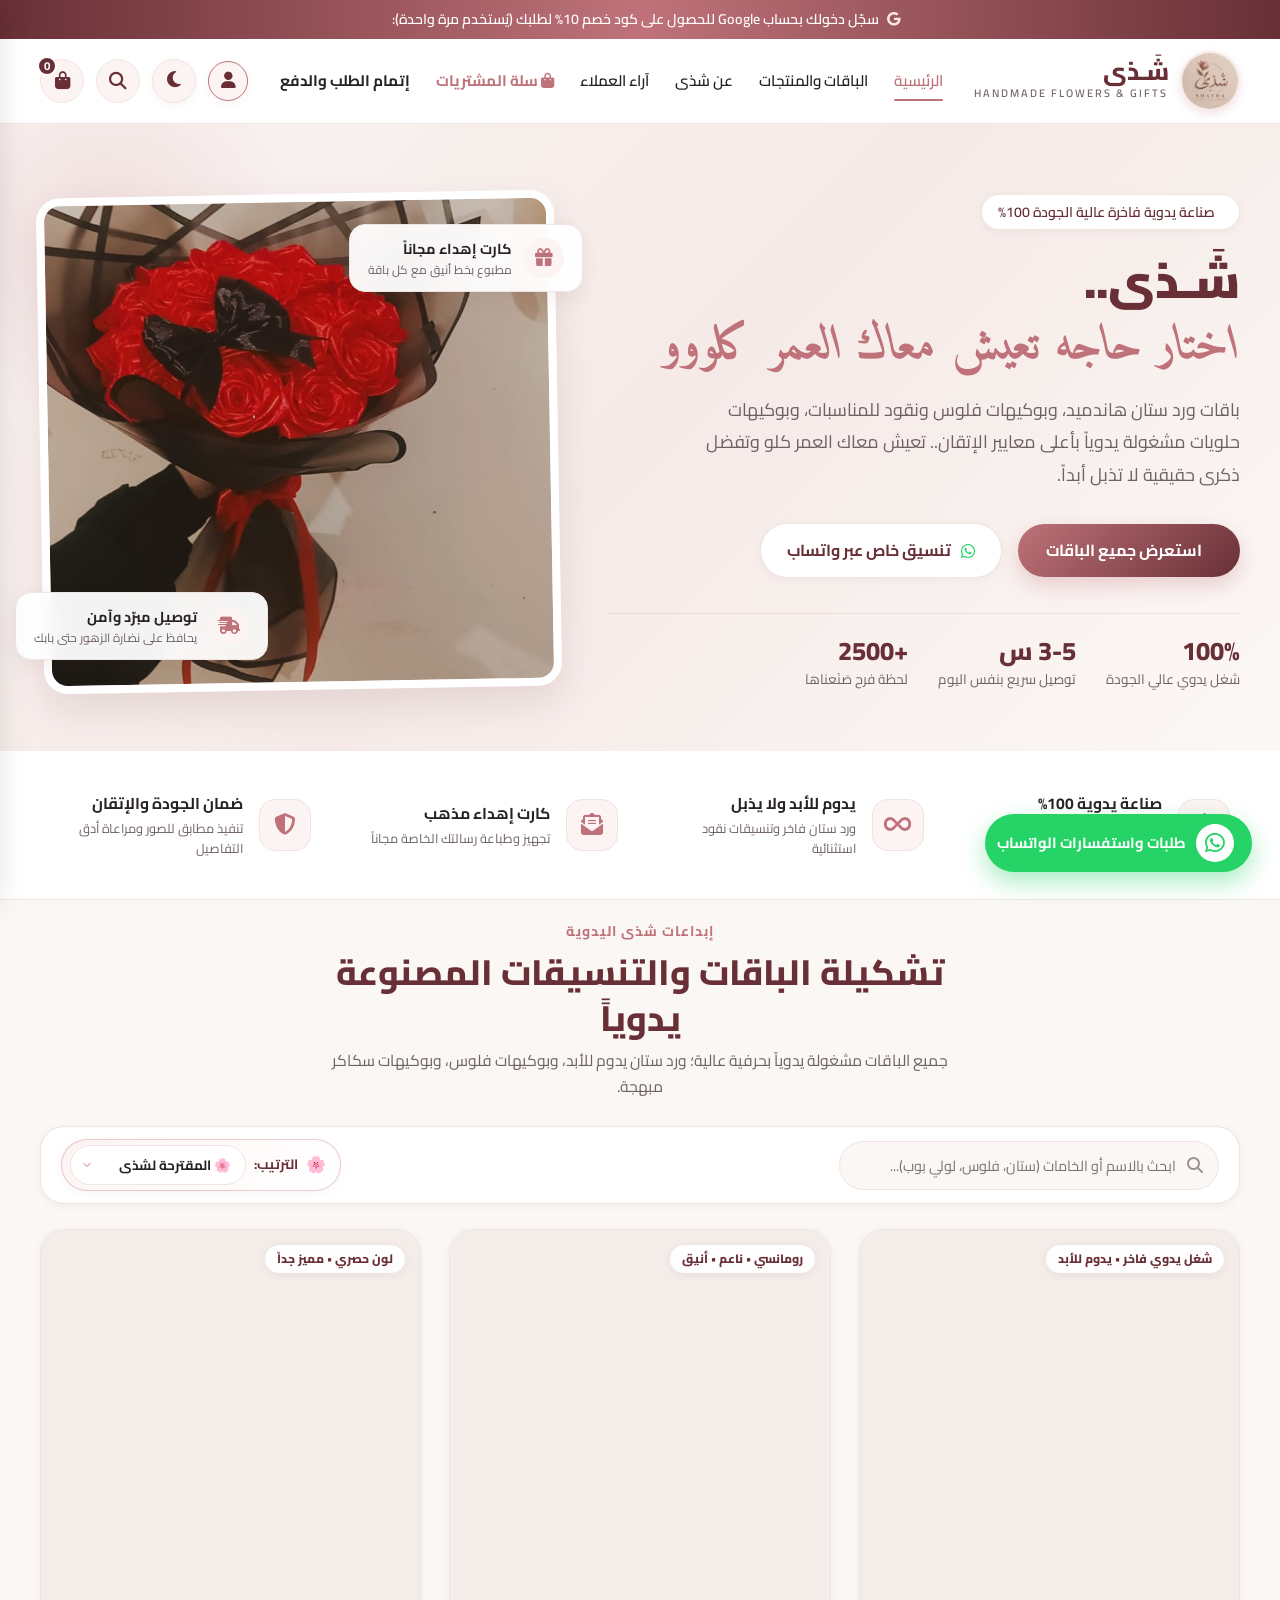
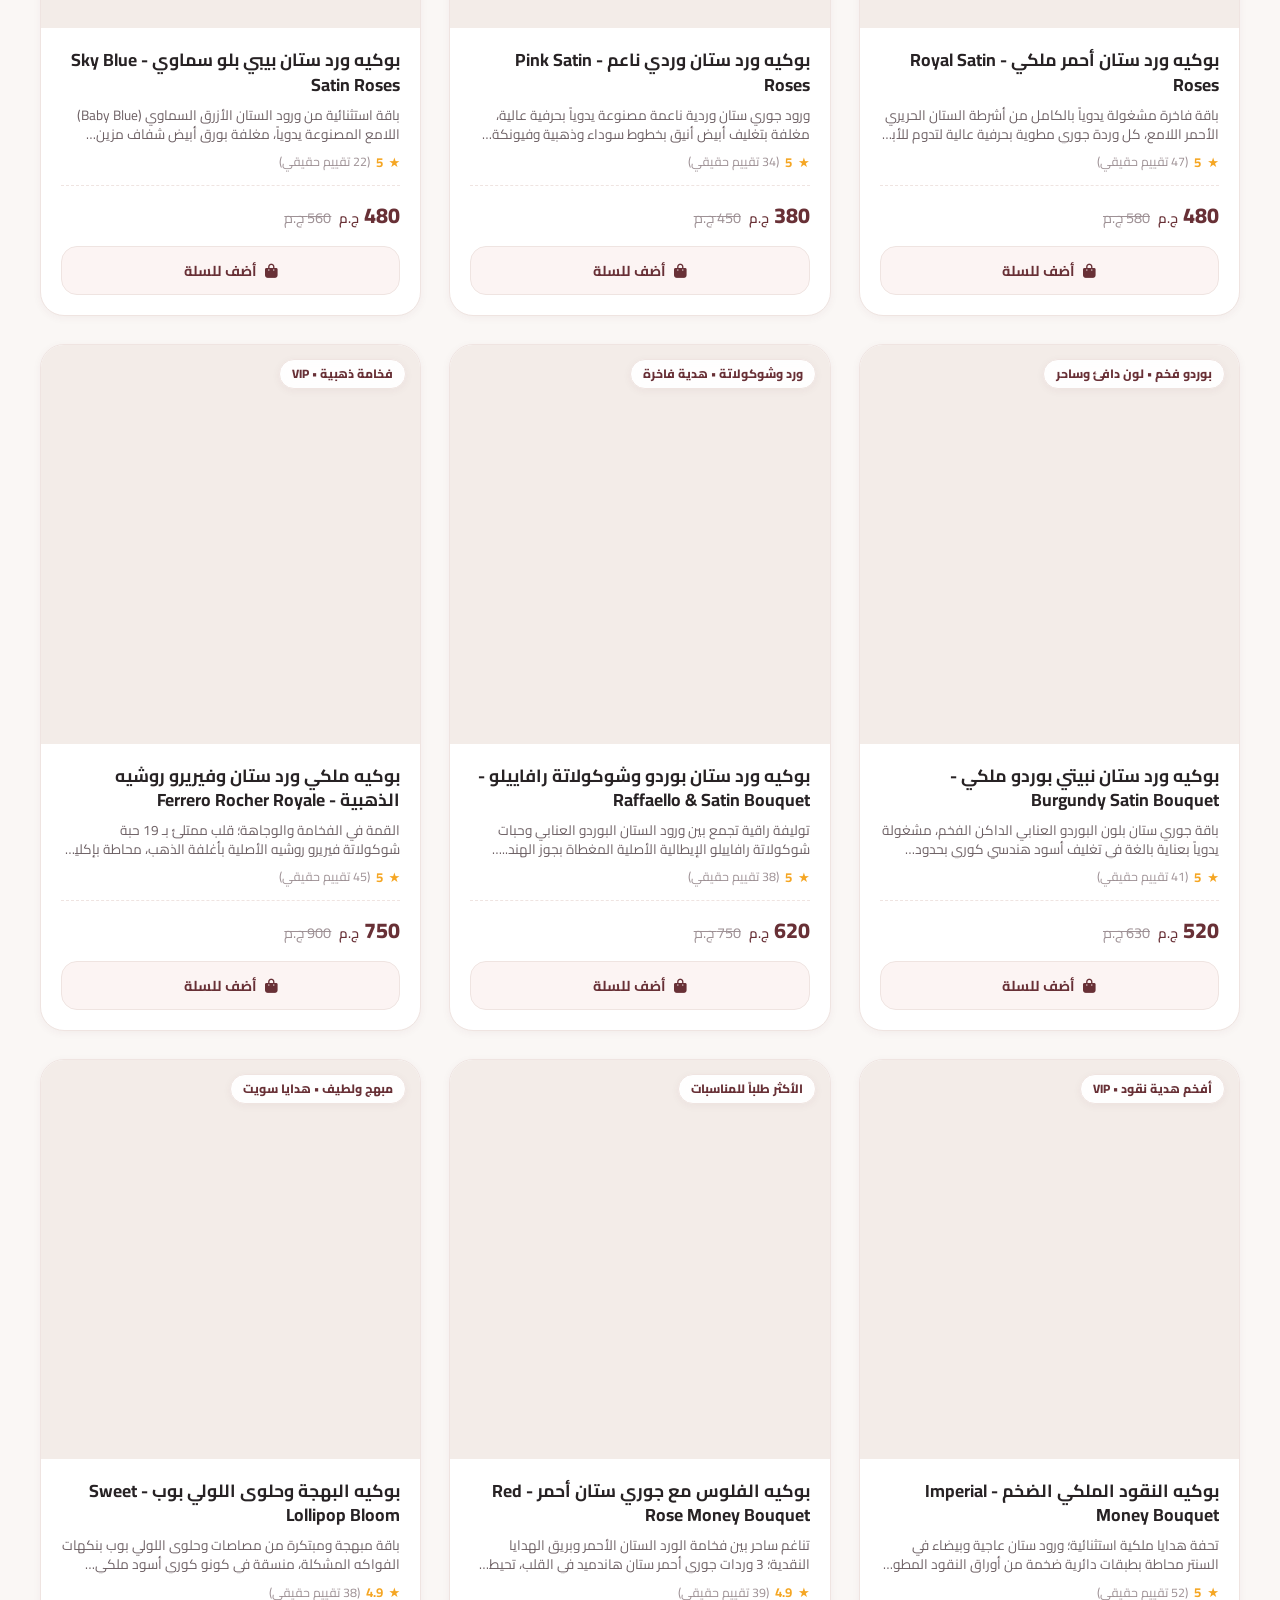
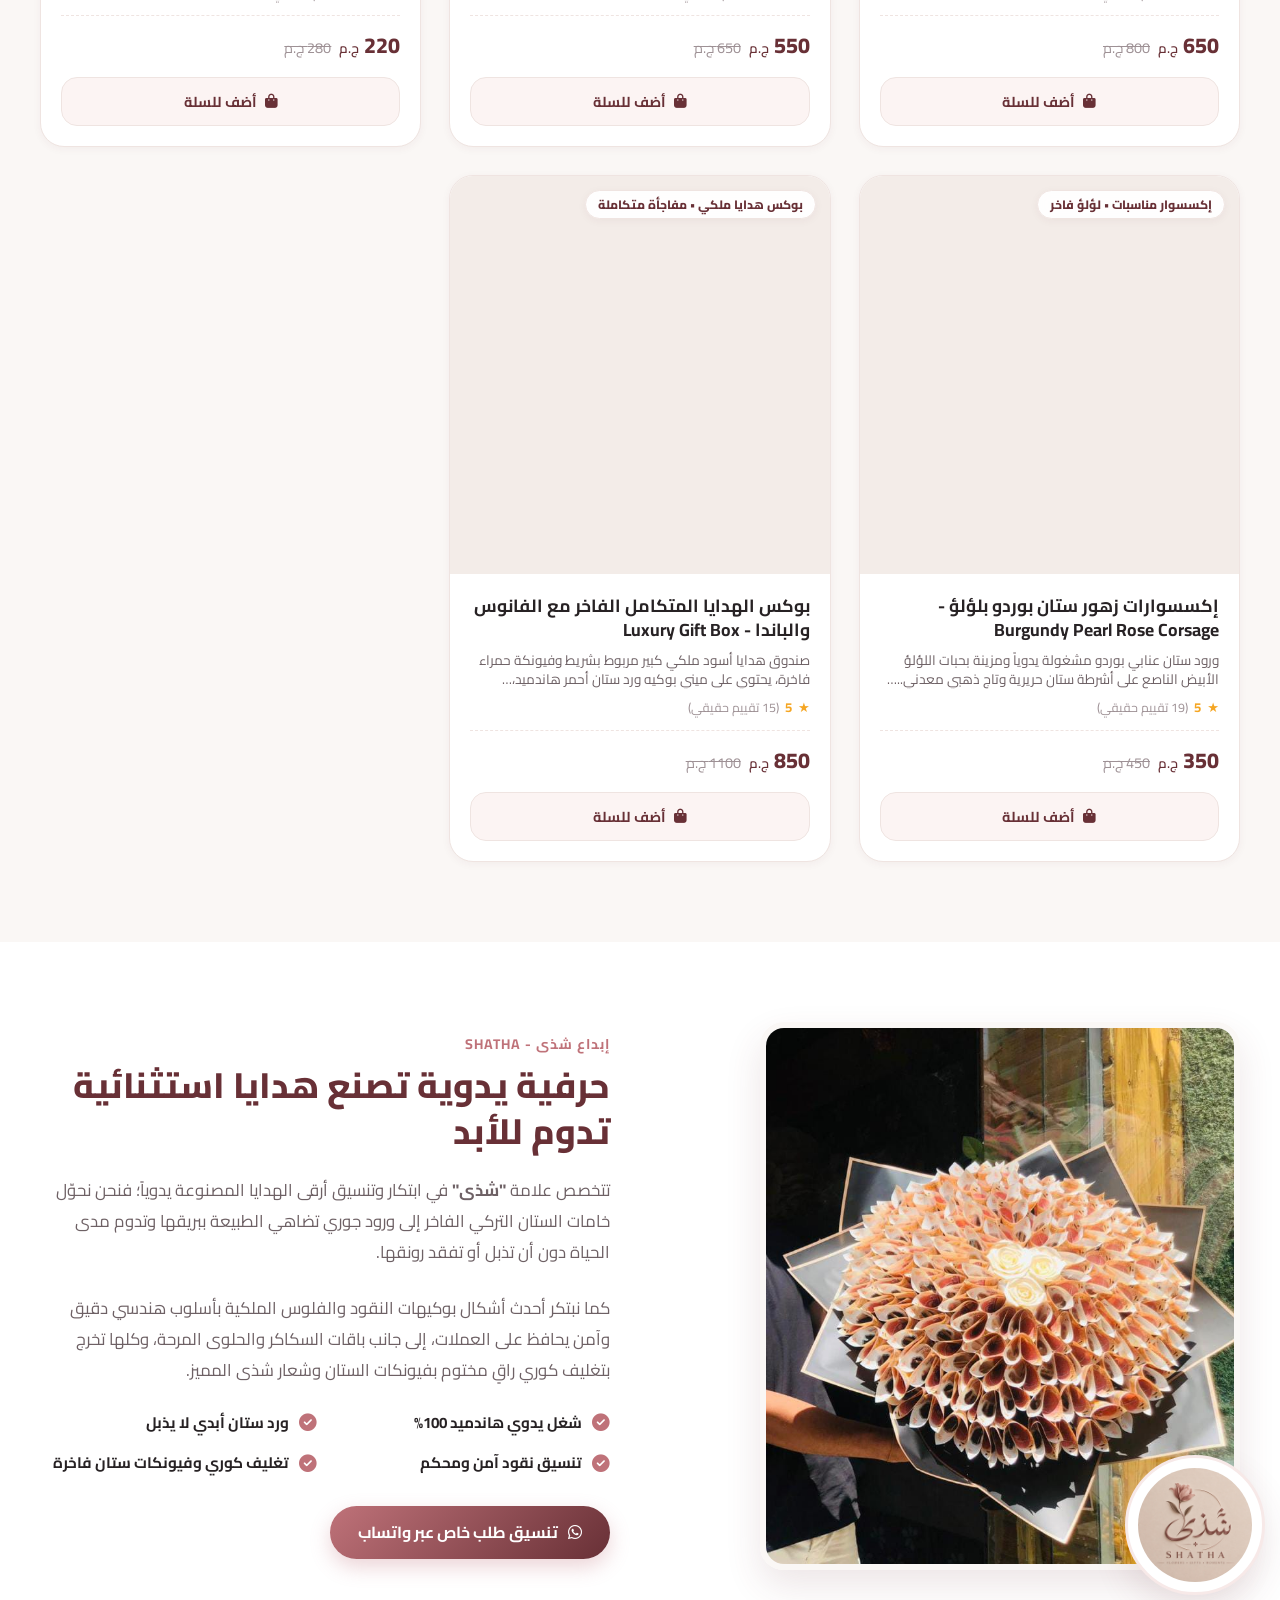
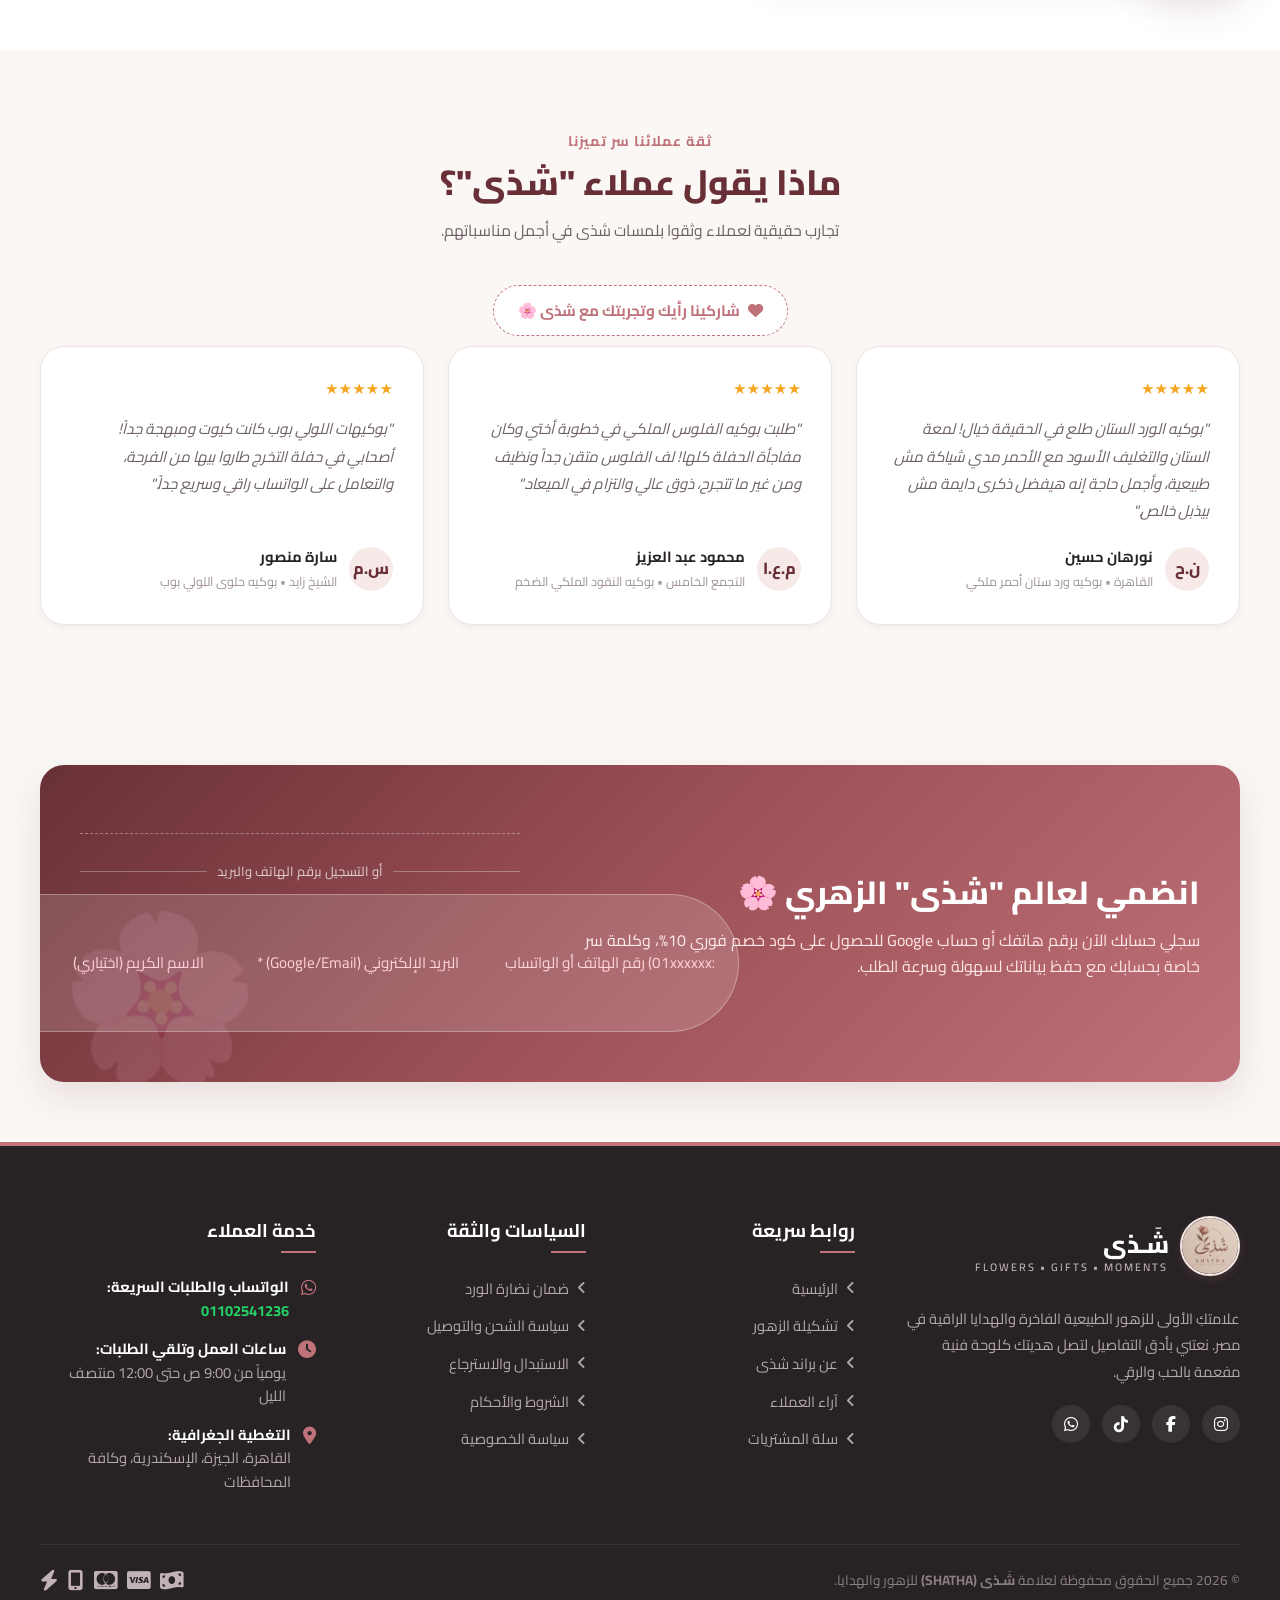
==== commit 648b4d50: "fix bugs" ====
--- a/index.html
+++ b/index.html
@@ -1381,11 +1381,16 @@
           <i class="fas fa-crown"></i> لوحة إدارة وتحكم المالك
         </strong>
         <p style="font-size: 0.82rem; color: #2C3E50; margin-bottom: 10px;">
-          بصفتك مالك المتجر، يمكنك إضافة أو تعديل باقات الورد والأسعار مباشرة.
+          بصفتك مالك المتجر، يمكنك إضافة أو تعديل باقات الورد والأسعار وتحديث الرابط السحابي مباشرة.
         </p>
-        <button type="button" onclick="closeShathaAccountModal(); openAddProductModal();" class="btn-primary" style="background: #27AE60; padding: 8px 18px; font-size: 0.9rem;">
-          <i class="fas fa-plus-circle"></i> فتح لوحة إضافة باقة جديدة
-        </button>
+        <div style="display: flex; gap: 8px; justify-content: center; flex-wrap: wrap;">
+          <button type="button" onclick="closeShathaAccountModal(); openAddProductModal();" class="btn-primary" style="background: #27AE60; padding: 8px 16px; font-size: 0.88rem;">
+            <i class="fas fa-plus-circle"></i> إضافة باقة جديدة
+          </button>
+          <button type="button" onclick="promptCustomFirebaseUrl();" class="btn-primary" style="background: #2980B9; padding: 8px 14px; font-size: 0.85rem;">
+            <i class="fas fa-cloud"></i> إعداد سحابة Firebase
+          </button>
+        </div>
       </div>
 
       <!-- أزرار الإجراءات -->
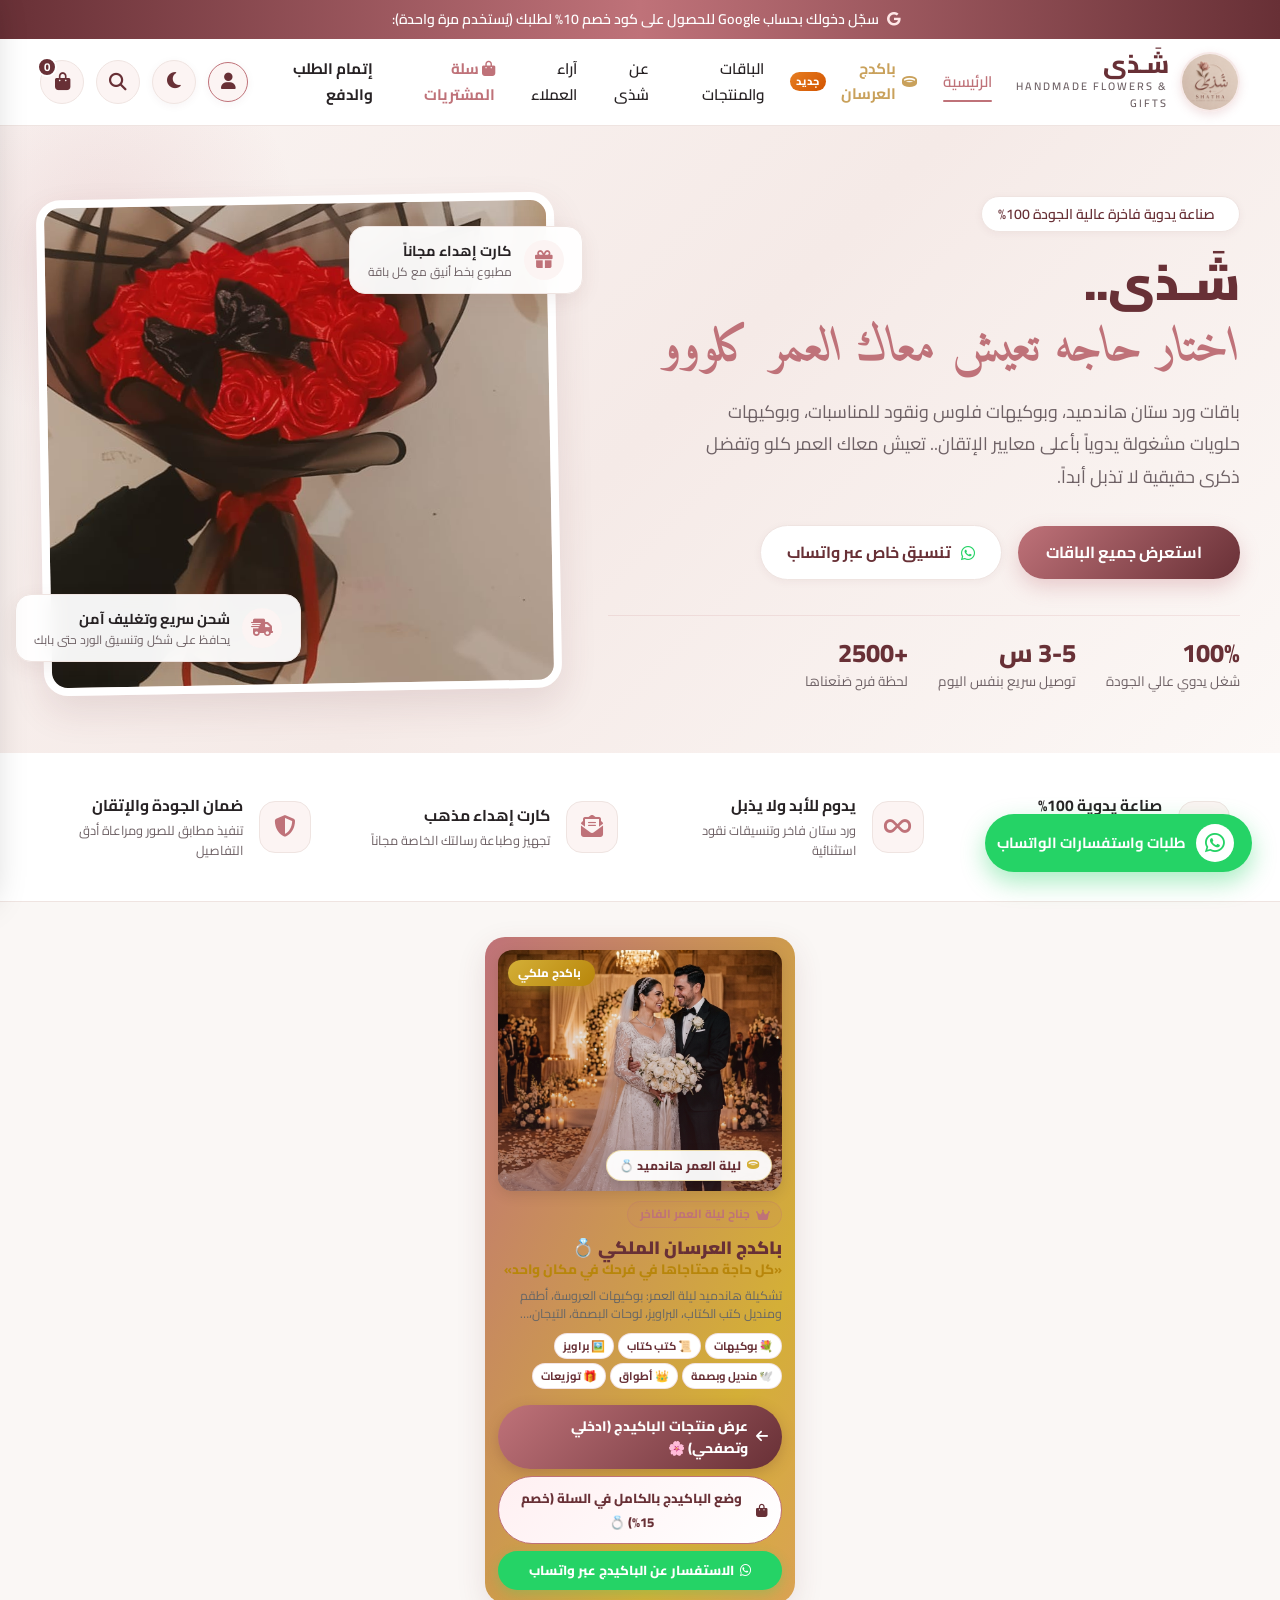
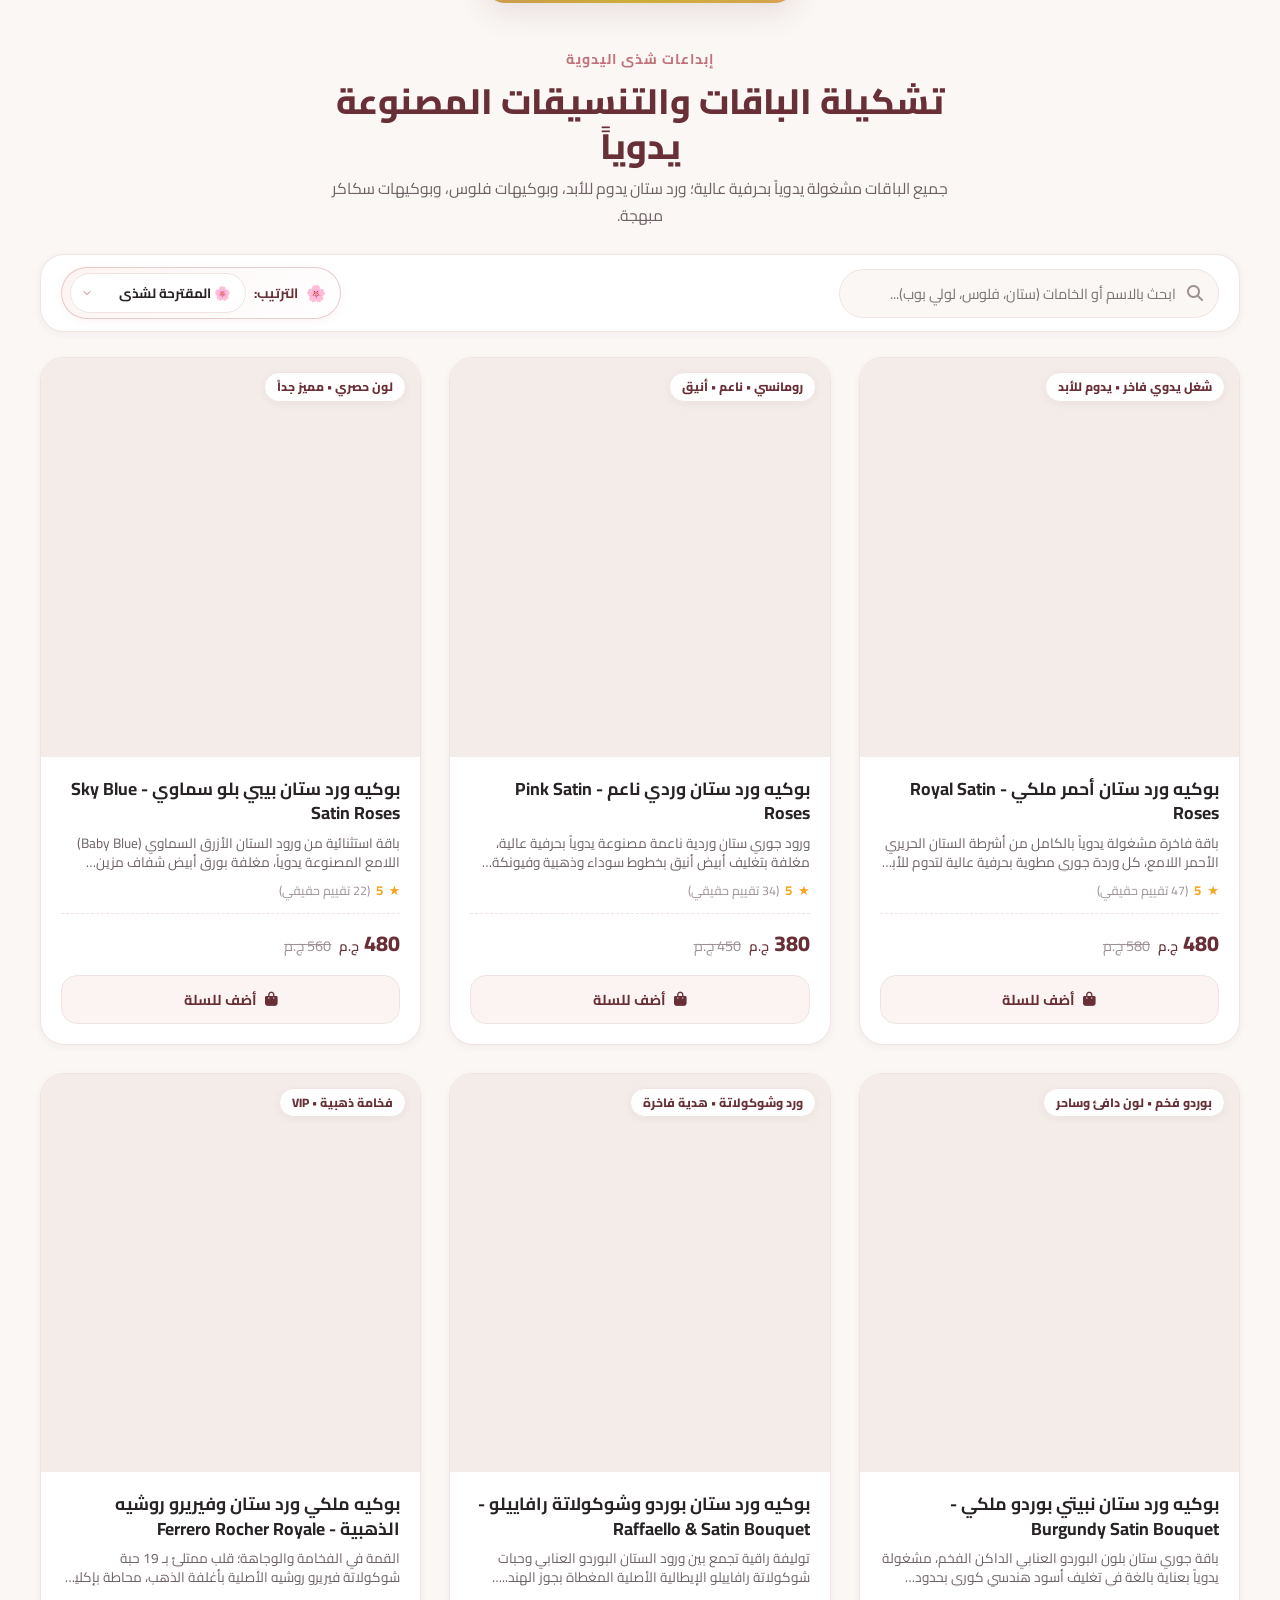
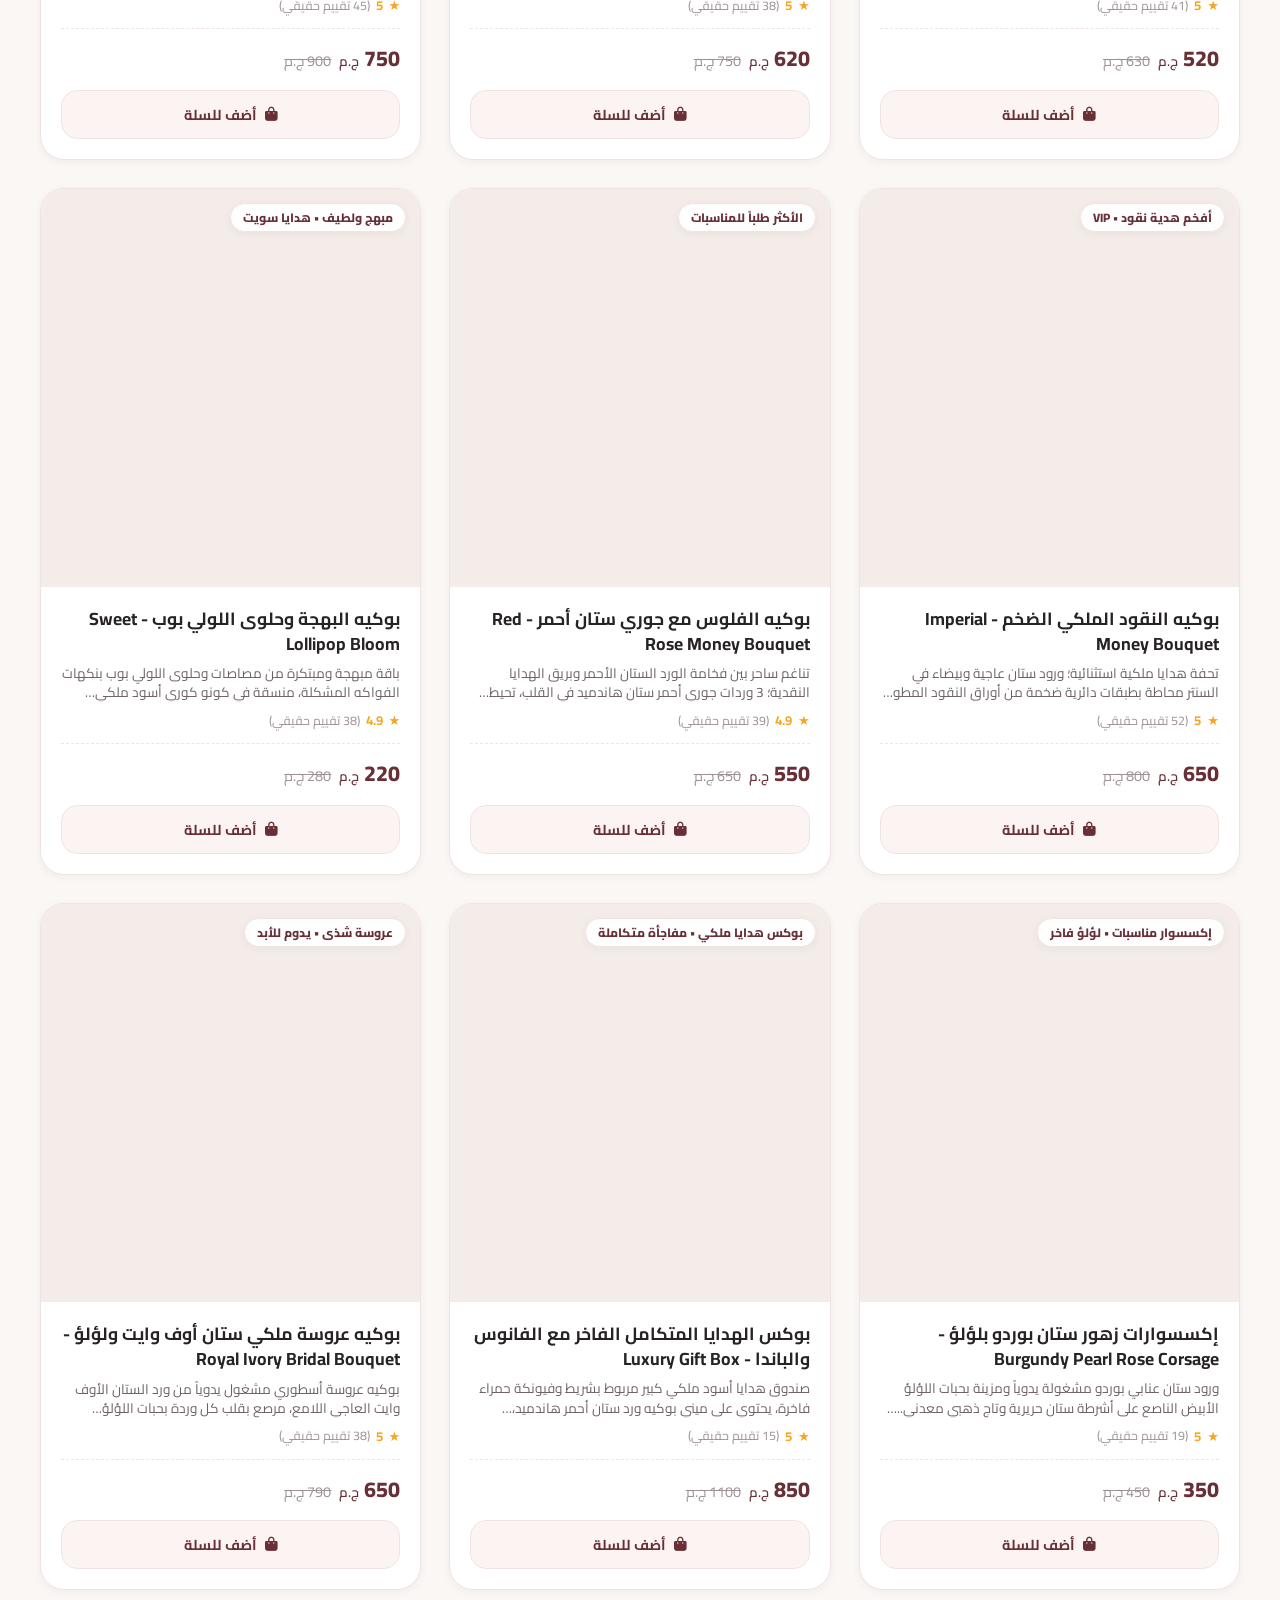
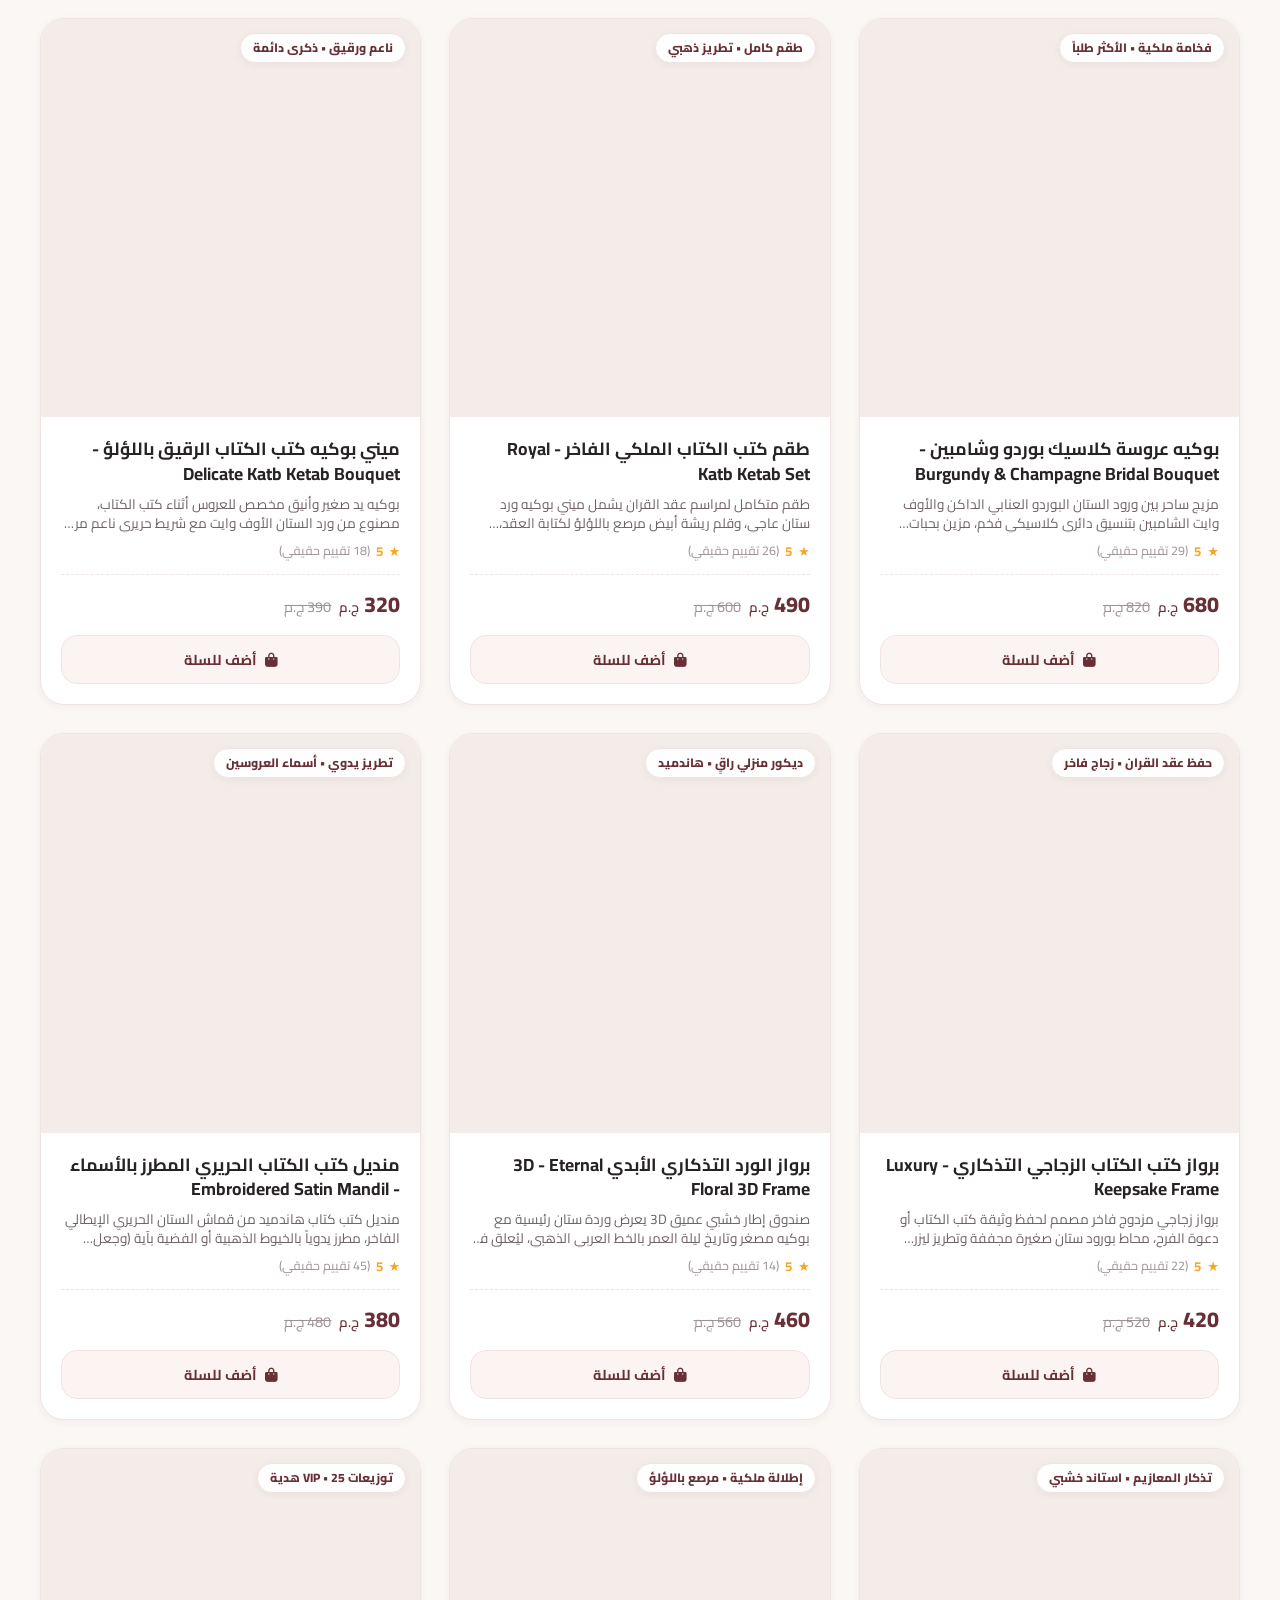
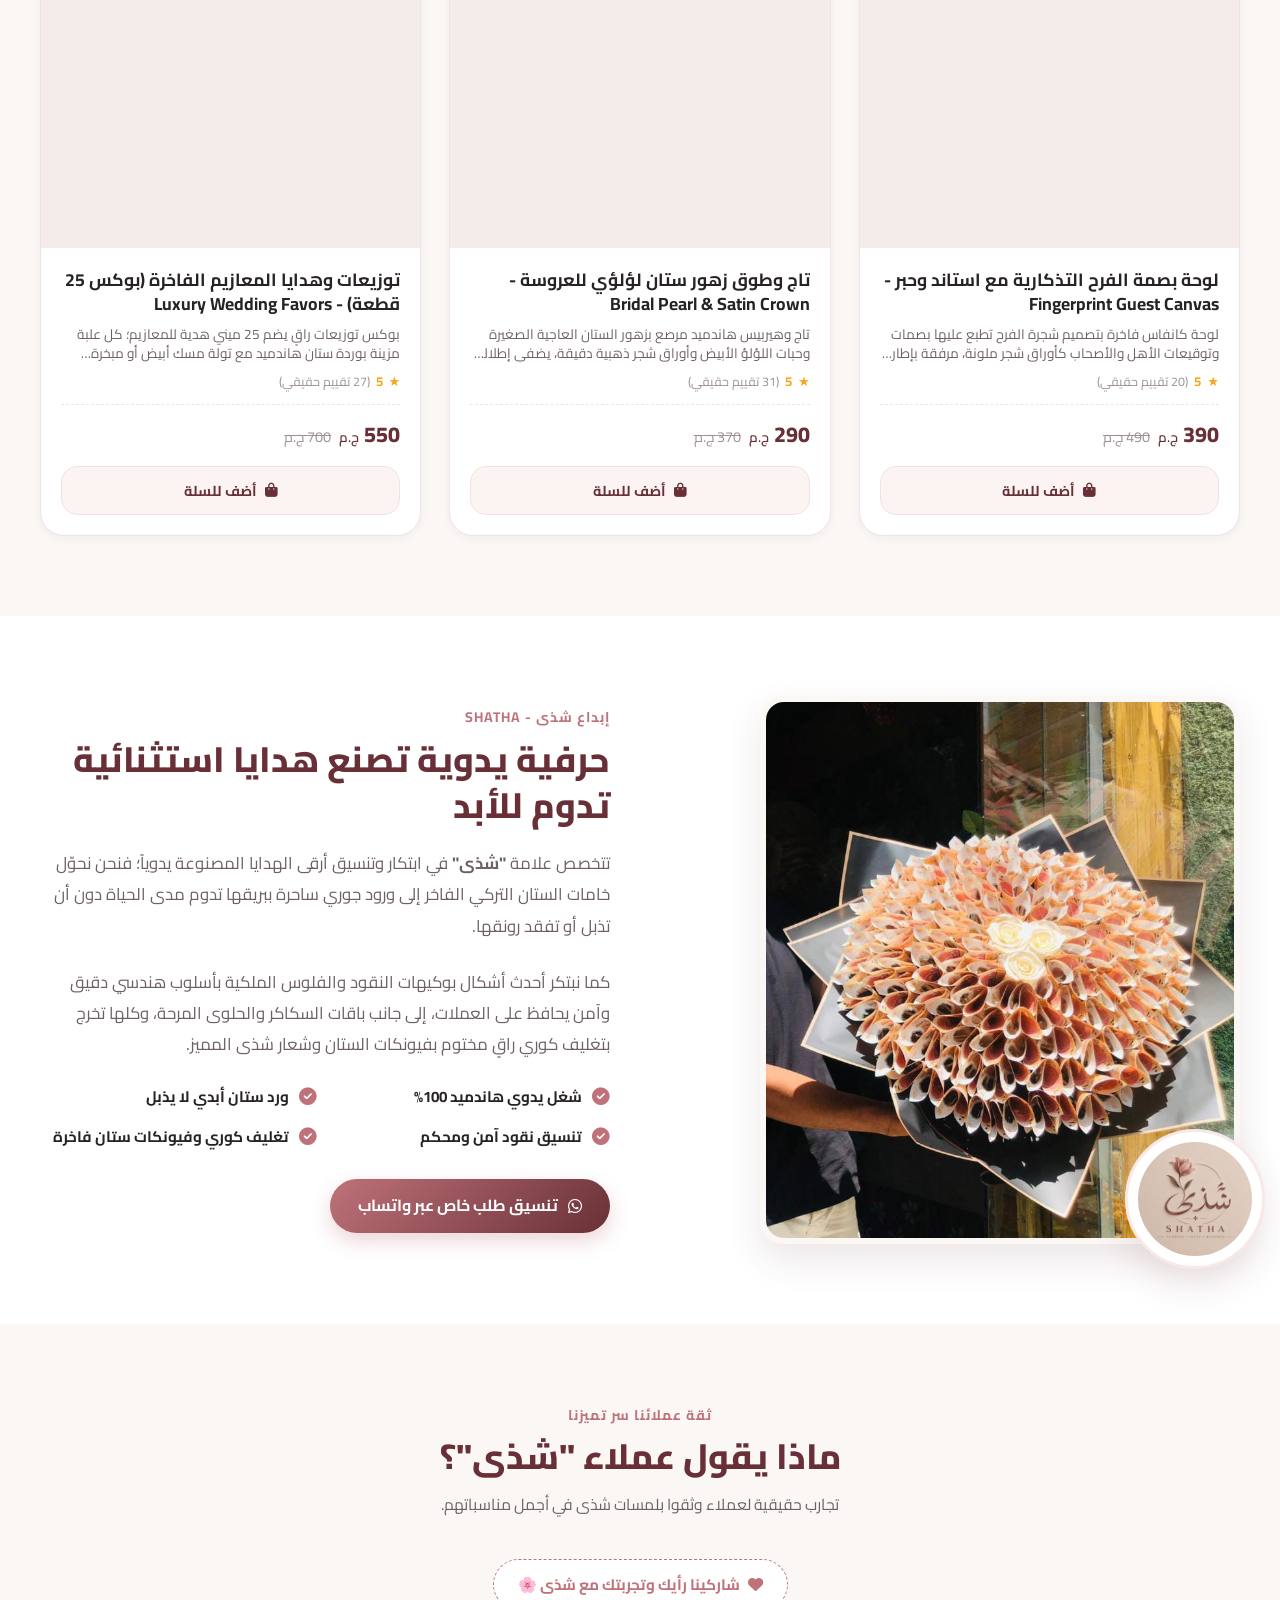
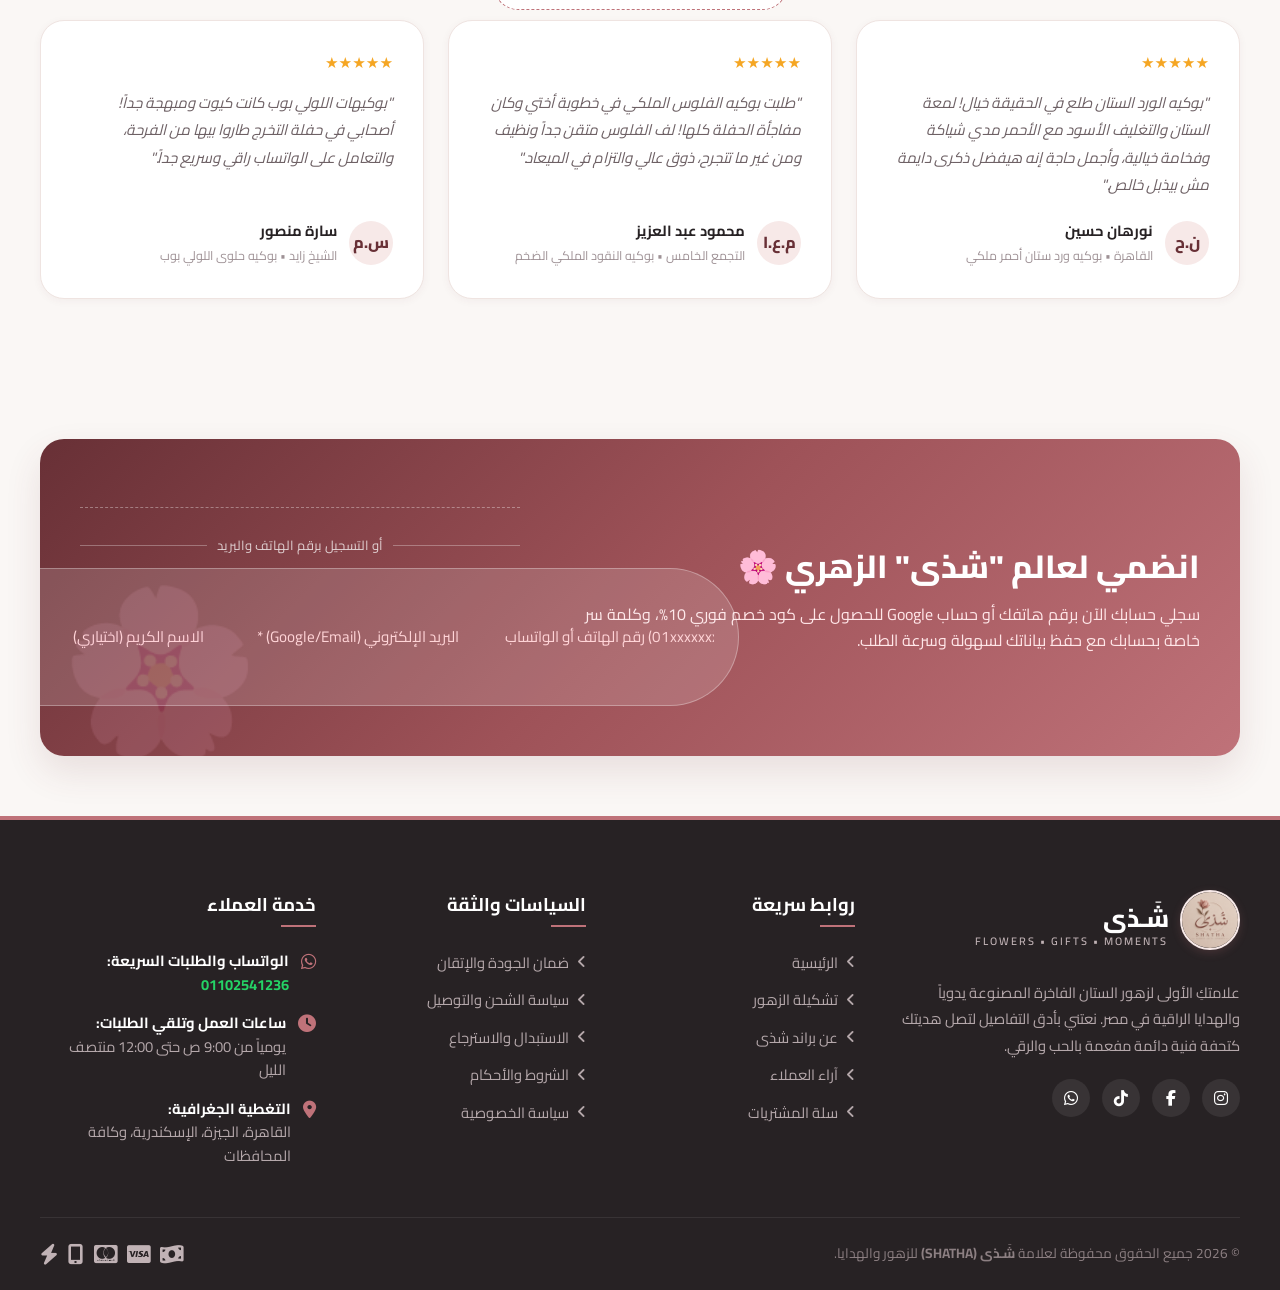
==== commit fcbf4580: "add new features" ====
--- a/index.html
+++ b/index.html
@@ -79,6 +79,7 @@
         <nav>
           <ul class="nav-menu" id="navMenu">
             <li><a href="#home" class="nav-link active">الرئيسية</a></li>
+            <li><a href="wedding.html" class="nav-link wedding-nav-highlight" style="color: var(--accent-gold); font-weight: 700;"><i class="fas fa-ring"></i> باكدج العرسان <span class="nav-badge-sparkle">جديد</span></a></li>
             <li><a href="#products" class="nav-link">الباقات والمنتجات</a></li>
             <li><a href="#about" class="nav-link">عن شذى</a></li>
             <li><a href="#testimonials" class="nav-link">آراء العملاء</a></li>
@@ -177,8 +178,8 @@
           <div class="floating-badge badge-bottom">
             <div class="badge-icon"><i class="fas fa-truck-fast"></i></div>
             <div>
-              <h5>توصيل مبرّد وآمن</h5>
-              <p>يحافظ على نضارة الزهور حتى بابك</p>
+              <h5>شحن سريع وتغليف آمن</h5>
+              <p>يحافظ على شكل وتنسيق الورد حتى بابك</p>
             </div>
           </div>
         </div>
@@ -216,6 +217,80 @@
           <div class="trust-text">
             <h4>ضمان الجودة والإتقان</h4>
             <p>تنفيذ مطابق للصور ومراعاة أدق التفاصيل</p>
+          </div>
+        </div>
+      </div>
+    </div>
+  </section>
+
+  <!-- ========================================================
+       كارت باكدج العرسان المستطيل الملكي (Wedding Showcase Rectangle)
+       "كل حاجة محتاجاها في فرحك في مكان واحد"
+       ======================================================== -->
+  <!-- ========================================================
+       كارت باكدج العرسان المستطيل الصغير (Wedding Showcase Product Card)
+       "مستطيل صغير زي شكل مستطيل المنتجات"
+       ======================================================== -->
+  <section class="wedding-showcase-section" id="wedding">
+    <div class="container">
+      <div class="wedding-showcase-wrapper">
+        <div class="wedding-showcase-card">
+          <!-- صورة العريس والعروسة بالأعلى مثل كارت المنتج -->
+          <div class="wedding-showcase-image-col">
+            <img src="assets/images/wedding-bride-groom.jpg" alt="عريس وعروسة شذى ليلة العمر" class="wedding-showcase-img">
+            <div class="wedding-showcase-image-overlay"></div>
+            <span class="wedding-floating-sparkle"><i class="fas fa-sparkles"></i> باكدج ملكي</span>
+            <div class="wedding-floating-pill">
+              <i class="fas fa-ring" style="color: #D4AF37;"></i>
+              <span>ليلة العمر هاندميد 💍</span>
+            </div>
+          </div>
+
+          <!-- تفاصيل المحتوى والأزرار بالأسفل -->
+          <div class="wedding-showcase-content">
+            <span class="wedding-showcase-badge">
+              <i class="fas fa-crown"></i> جناح ليلة العمر الفاخر
+            </span>
+
+            <h3 class="wedding-showcase-title">
+              باكدج العرسان الملكي 💍
+              <span class="wedding-showcase-highlight">«كل حاجة محتاجاها في فرحك في مكان واحد»</span>
+            </h3>
+
+            <p class="wedding-showcase-desc">
+              تشكيلة هاندميد ليلة العمر: بوكيهات العروسة، أطقم ومنديل كتب الكتاب، البراويز، لوحات البصمة، التيجان، وتوزيعات المعازيم.
+            </p>
+
+            <!-- شارات مصغرة للأقسام -->
+            <div class="wedding-depts-mini-pills">
+              <span class="dept-mini-pill">💐 بوكيهات</span>
+              <span class="dept-mini-pill">📜 كتب كتاب</span>
+              <span class="dept-mini-pill">🖼️ براويز</span>
+              <span class="dept-mini-pill">🕊️ منديل وبصمة</span>
+              <span class="dept-mini-pill">👑 أطواق</span>
+              <span class="dept-mini-pill">🎁 توزيعات</span>
+            </div>
+
+            <!-- الأزرار الثلاثة المحددة -->
+            <div class="wedding-showcase-actions">
+              <!-- 1. الدخول للباكيدج -->
+              <a href="wedding.html" class="btn-showcase-enter">
+                <i class="fas fa-arrow-left"></i>
+                <span>عرض منتجات الباكيدج (ادخلي وتصفحي) 🌸</span>
+              </a>
+
+              <!-- 2. وضع الباكيدج بالكامل في السلة بخصم 15% -->
+              <button type="button" class="btn-showcase-bundle" onclick="openWeddingBundleModal()">
+                <i class="fas fa-shopping-bag"></i>
+                <span>وضع الباكيدج بالكامل في السلة (خصم 15%) 💍</span>
+              </button>
+
+              <!-- 3. الاستفسار عن الباكيدج عبر واتساب -->
+              <a href="https://wa.me/201102541236?text=%D9%85%D8%B1%D8%AD%D8%A8%D8%A7%D9%8B%20%D8%B4%D8%B0%D9%89%D8%8C%20%D8%A3%D8%B1%D9%8A%D8%AF%20%D8%A7%D9%84%D8%A7%D8%B3%D8%AA%D9%81%D8%B3%D8%A7%D8%B1%20%D8%B9%D9%86%20%D8%A8%D8%A7%D9%83%D8%AF%D8%AC%20%D8%A7%D9%84%D8%B9%D8%B1%D8%B3%D8%A7%D9%86%20%D9%88%D8%AA%D9%81%D8%A7%D8%B5%D9%8A%D9%84%20%D9%84%D9%8A%D9%84%D8%A9%20%D8%A7%D9%84%D8%B9%D9%85%D8%B1%20%F0%9F%92%8D" target="_blank" class="btn-showcase-whatsapp">
+                <i class="fab fa-whatsapp"></i>
+                <span>الاستفسار عن الباكيدج عبر واتساب</span>
+              </a>
+            </div>
           </div>
         </div>
       </div>
@@ -279,7 +354,7 @@
           <span class="section-subtitle">إبداع شذى - SHATHA</span>
           <h2 class="section-title">حرفية يدوية تصنع هدايا استثنائية تدوم للأبد</h2>
           <p class="about-text">
-            تتخصص علامة <strong>"شذى"</strong> في ابتكار وتنسيق أرقى الهدايا المصنوعة يدوياً؛ فنحن نحوّل خامات الستان التركي الفاخر إلى ورود جوري تضاهي الطبيعة ببريقها وتدوم مدى الحياة دون أن تذبل أو تفقد رونقها.
+            تتخصص علامة <strong>"شذى"</strong> في ابتكار وتنسيق أرقى الهدايا المصنوعة يدوياً؛ فنحن نحوّل خامات الستان التركي الفاخر إلى ورود جوري ساحرة ببريقها تدوم مدى الحياة دون أن تذبل أو تفقد رونقها.
           </p>
           <p class="about-text">
             كما نبتكر أحدث أشكال بوكيهات النقود والفلوس الملكية بأسلوب هندسي دقيق وآمن يحافظ على العملات، إلى جانب باقات السكاكر والحلوى المرحة، وكلها تخرج بتغليف كوري راقٍ مختوم بفيونكات الستان وشعار شذى المميز.
@@ -405,7 +480,7 @@
             </div>
           </div>
           <p class="footer-bio">
-            علامتكِ الأولى للزهور الطبيعية الفاخرة والهدايا الراقية في مصر. نعتني بأدق التفاصيل لتصل هديتك كلوحة فنية مفعمة بالحب والرقي.
+            علامتكِ الأولى لزهور الستان الفاخرة المصنوعة يدوياً والهدايا الراقية في مصر. نعتني بأدق التفاصيل لتصل هديتك كتحفة فنية دائمة مفعمة بالحب والرقي.
           </p>
           <div class="footer-social-links">
             <a href="https://instagram.com" target="_blank" class="social-link" title="إنستغرام"><i class="fab fa-instagram"></i></a>
@@ -432,7 +507,7 @@
         <div class="footer-col">
           <h4>السياسات والثقة</h4>
           <ul class="footer-links-list">
-            <li><a href="javascript:void(0)" onclick="openPolicyModal('guarantee')"><i class="fas fa-angle-left"></i> ضمان نضارة الورد</a></li>
+            <li><a href="javascript:void(0)" onclick="openPolicyModal('guarantee')"><i class="fas fa-angle-left"></i> ضمان الجودة والإتقان</a></li>
             <li><a href="javascript:void(0)" onclick="openPolicyModal('delivery')"><i class="fas fa-angle-left"></i> سياسة الشحن والتوصيل</a></li>
             <li><a href="javascript:void(0)" onclick="openPolicyModal('refund')"><i class="fas fa-angle-left"></i> الاستبدال والاسترجاع</a></li>
             <li><a href="javascript:void(0)" onclick="openPolicyModal('terms')"><i class="fas fa-angle-left"></i> الشروط والأحكام</a></li>
@@ -773,7 +848,7 @@
       </div>
     </div>
 
-    <form id="wizardProductForm" onsubmit="handleWizardProductSubmit(event)">
+    <form id="wizardProductForm" novalidate onsubmit="handleWizardProductSubmit(event)">
       <!-- معرّف المنتج عند التعديل -->
       <input type="hidden" id="editingProductId" value="">
 
@@ -785,11 +860,11 @@
         <div class="checkout-form-grid" style="grid-template-columns: 1fr 1fr; gap: 14px;">
           <div class="form-group" style="grid-column: 1 / -1;">
             <label><span style="color: #E74C3C;">*</span> اسم الباقة / المنتج:</label>
-            <input type="text" id="wName" class="form-control" placeholder="مثال: بوكيه ورد ستan موف ملكي هاندميد" required>
+            <input type="text" id="wName" class="form-control" placeholder="مثال: بوكيه ورد ستان موف ملكي هاندميد">
           </div>
           <div class="form-group">
             <label><span style="color: #E74C3C;">*</span> السعر الأساسي (ج.م):</label>
-            <input type="number" id="wBasePrice" class="form-control" placeholder="مثال: 450" min="1" required>
+            <input type="number" id="wBasePrice" class="form-control" placeholder="مثال: 450">
           </div>
           <div class="form-group">
             <label>السعر قبل الخصم (اختياري):</label>
@@ -801,7 +876,31 @@
           </div>
           <div class="form-group" style="grid-column: 1 / -1;">
             <label><span style="color: #E74C3C;">*</span> وصف الباقة ومكوناتها:</label>
-            <textarea id="wShortDesc" class="form-control" rows="3" placeholder="اكتب وصفاً مفصلاً يوضح الخامات ولون الستان وطريقة التغليف..." required></textarea>
+            <textarea id="wShortDesc" class="form-control" rows="3" placeholder="اكتب وصفاً مفصلاً يوضح الخامات ولون الستان وطريقة التغليف..."></textarea>
+          </div>
+
+          <!-- خيار تخصيص المنتج داخل باكدج العرسان والأفراح -->
+          <div class="form-group" style="grid-column: 1 / -1; background: var(--primary-soft); padding: 14px 16px; border-radius: var(--radius-md); border: 1.5px solid rgba(191, 114, 121, 0.25);">
+            <label style="display: flex; align-items: center; gap: 10px; cursor: pointer; margin-bottom: 0; font-weight: 700; color: var(--primary-dark); font-size: 0.95rem;">
+              <input type="checkbox" id="wIsWeddingProduct" style="width: 20px; height: 20px; accent-color: var(--primary-pink); cursor: pointer;" onchange="toggleWeddingCategoryGroup(this.checked)">
+              <span>💍 إضافة هذا المنتج إلى قسم "باكدج العرسان والأفراح"</span>
+            </label>
+            <div id="wWeddingCategoryGroup" style="display: none; margin-top: 12px; padding-top: 12px; border-top: 1px dashed var(--border-subtle);">
+              <label style="font-size: 0.88rem; font-weight: 700; color: var(--primary-dark); margin-bottom: 6px; display: block;">
+                اختر قسم الفرح المناسب للمنتج:
+              </label>
+              <select id="wWeddingCategory" class="form-control" style="font-size: 0.9rem;">
+                <option value="bridal_bouquet">💐 قسم: بوكيهات العروسة</option>
+                <option value="katb_ketab">📜 قسم: كتب الكتاب (أطقم ومستلزمات)</option>
+                <option value="frames">🖼️ قسم: البراويز التذكارية</option>
+                <option value="mandil_fingerprint">🕊️ قسم: المنديل والبصمة</option>
+                <option value="crowns">👑 قسم: الأطواق والتيجان</option>
+                <option value="favors">🎁 قسم: هدايا المعازيم</option>
+              </select>
+              <span style="display: block; font-size: 0.8rem; color: var(--text-muted); margin-top: 6px;">
+                <i class="fas fa-info-circle"></i> سيظهر المنتج في تبويب القسم المختار داخل باكدج العرسان وأيضاً بالمعرض الرئيسي للموقع.
+              </span>
+            </div>
           </div>
         </div>
         <div style="display: flex; justify-content: flex-end; margin-top: 20px;">
@@ -915,13 +1014,108 @@
           <button type="button" class="btn-secondary" onclick="switchWizardStep(3)">
             <i class="fas fa-arrow-right"></i> السابق
           </button>
-          <button type="submit" id="wizardSubmitBtn" class="btn-primary" style="background: #27AE60; padding: 12px 30px; font-size: 1.05rem;">
+          <button type="button" onclick="handleWizardProductSubmit(event)" id="wizardSubmitBtn" class="btn-primary" style="background: #27AE60; padding: 12px 30px; font-size: 1.05rem;">
             <i class="fas fa-save"></i> <span id="wizardSubmitBtnText">حفظ ونشر الباقة فوراً</span>
           </button>
         </div>
       </div>
 
     </form>
+  </section>
+
+  <!-- ========================================================
+       نافذة طلب وتصميم باكدج العرسان المتكاملة (Wedding Bundle Modal)
+       "اطلبي الباكدج الكاملة بخصم 15% فوري"
+       ======================================================== -->
+  <section class="checkout-modal wedding-bundle-modal" id="weddingBundleModal" aria-label="طلب باكدج العرسان الكاملة" style="max-width: 780px;">
+    <div class="checkout-modal-header" style="background: linear-gradient(135deg, var(--primary-soft), var(--bg-card));">
+      <h3>
+        <i class="fas fa-ring" style="color: var(--accent-gold);"></i>
+        <span>باكدج العرسان الملكي المتكامل 💍</span>
+        <span class="wedding-discount-pill">خصم 15% هدية العروسة</span>
+      </h3>
+      <button class="close-drawer-btn" onclick="closeWeddingBundleModal()" aria-label="إغلاق">
+        <i class="fas fa-times"></i>
+      </button>
+    </div>
+
+    <div style="padding: 20px 24px; max-height: 80vh; overflow-y: auto;">
+      <p style="font-size: 0.9rem; color: var(--text-muted); margin: 0 0 16px; line-height: 1.6;">
+        اختاري كل مستلزمات فرحكِ في مكان واحد! حددي القطع المرغوبة من كل قسم، واستمتعي <strong>بخصم 15% فوري</strong> على إجمالي الباكدج مع تطريز الأسماء وتاريخ ليلة العمر مجاناً 🌸
+      </p>
+
+      <!-- قائمة القطع القابلة للاختيار -->
+      <h4 style="font-size: 0.95rem; color: var(--primary-dark); margin-bottom: 12px; display: flex; align-items: center; gap: 8px;">
+        <i class="fas fa-check-double" style="color: var(--primary-pink);"></i>
+        <span>حددي القطع التي ترغبين بها في باكدج فرحك:</span>
+      </h4>
+
+      <div class="wedding-bundle-items-list" id="weddingBundleItemsList">
+        <!-- يتم توليدها ديناميكياً بواسطة JavaScript -->
+      </div>
+
+      <!-- ملخص الحساب والتخفيض الفوري -->
+      <div class="wedding-bundle-calc-box">
+        <div class="calc-row">
+          <span>إجمالي القطع المختارة:</span>
+          <span id="wbRawTotal">0 ج.م</span>
+        </div>
+        <div class="calc-row discount-row">
+          <span>خصم باكدج العروسة (15%):</span>
+          <span id="wbDiscountAmount">-0 ج.م</span>
+        </div>
+        <div class="calc-row final-row">
+          <strong>السعر النهائي للباكدج بعد الخصم:</strong>
+          <strong id="wbFinalPrice">0 ج.م</strong>
+        </div>
+      </div>
+
+      <!-- بيانات العروسين والتخصيص -->
+      <div class="wedding-custom-fields-box" style="margin-top: 18px; display: flex; flex-direction: column; gap: 12px; background: var(--bg-body); padding: 16px; border-radius: var(--radius-md); border: 1px solid var(--border-subtle);">
+        <h4 style="font-size: 0.92rem; color: var(--primary-dark); margin-bottom: 4px;">
+          <i class="fas fa-feather-alt" style="color: var(--accent-gold);"></i> تفاصيل التطريز والتخصيص لليلة العمر:
+        </h4>
+
+        <div class="checkout-form-grid" style="grid-template-columns: 1fr 1fr; gap: 12px;">
+          <div class="form-group" style="grid-column: 1 / -1;">
+            <label style="font-size: 0.84rem; font-weight: 700;"><span style="color: #E74C3C;">*</span> أسماء العروسين (للتطريز على المنديل والشريط والبراويز):</label>
+            <input type="text" id="wbCoupleNames" class="form-control" style="font-size: 0.9rem;" placeholder="مثال: أحمد وسارة">
+          </div>
+          <div class="form-group">
+            <label style="font-size: 0.84rem; font-weight: 700;">تاريخ الفرح / عقد القران:</label>
+            <input type="date" id="wbWeddingDate" class="form-control" style="font-size: 0.9rem;">
+          </div>
+          <div class="form-group">
+            <label style="font-size: 0.84rem; font-weight: 700;">لون ثيم الفرح المفضل:</label>
+            <select id="wbColorTheme" class="form-control" style="font-size: 0.9rem;">
+              <option value="أوف وايت عاجي ولؤلؤ">أوف وايت عاجي ولؤلؤي</option>
+              <option value="شامبين هادئ">شامبين راقٍ</option>
+              <option value="وردي باستيل وبينك">وردي باستيل (Pink)</option>
+              <option value="عنابي بوردو ملكي">عنابي بوردو ملكي</option>
+              <option value="بيبي بلو سماوي">بيبي بلو سماوي</option>
+              <option value="لون مخصص يتم الاتفاق عليه">لون مخصص (واتساب)</option>
+            </select>
+          </div>
+          <div class="form-group" style="grid-column: 1 / -1;">
+            <label style="font-size: 0.84rem; font-weight: 700;">ملاحظات خاصة بالتطريز أو الطلب:</label>
+            <textarea id="wbNotes" class="form-control" rows="2" style="font-size: 0.85rem;" placeholder="أي عبارة ترغبين في تطريزها أو تعديل تفاصيل..."></textarea>
+          </div>
+        </div>
+      </div>
+
+      <!-- أزرار الإجراءات -->
+      <div style="display: flex; flex-direction: column; gap: 10px; margin-top: 20px;">
+        <button type="button" class="btn-primary" onclick="addWeddingBundleToCart()" style="width: 100%; justify-content: center; padding: 14px; font-size: 1.05rem; border-radius: var(--radius-full); background: linear-gradient(135deg, var(--primary-pink), var(--primary-dark));">
+          <i class="fas fa-shopping-bag"></i>
+          <span>إضافة الباكدج بالكامل للسلة بخصم 15% 🌸</span>
+        </button>
+
+        <button type="button" class="btn-secondary" onclick="sendWeddingBundleToWhatsApp()" style="width: 100%; justify-content: center; padding: 12px; font-size: 0.95rem; border-radius: var(--radius-full); border-color: #27AE60; color: #27AE60;">
+          <i class="fab fa-whatsapp" style="font-size: 1.15rem;"></i>
+          <span>تأكيد الباكدج وحجز الموعد عبر الواتساب مباشرة</span>
+        </button>
+      </div>
+    </div>
   </section>
 
   <!-- نافذة إتمام الطلب وتأكيد الدفع والواتساب (Checkout Modal) -->
@@ -1022,7 +1216,7 @@
     <h3>شكراً لاختياركِ شذى! 🌸</h3>
     <p>
       تم تجهيز فاتورة طلبك برقم مرجعي: <strong id="successOrderId" style="color: var(--primary-pink);">SH-000000</strong><br>
-      وقد تم فتح محادثة الواتساب الرسمية برقم <strong>01102541236</strong> لتأكيد تفاصيل التوصيل مباشرة مع منسق الزهور.
+      وقد تم فتح محادثة الواتساب الرسمية برقم <strong>01102541236</strong> لتأكيد تفاصيل التوصيل مباشرة مع فريق تجهيز الباقات.
     </p>
     <div style="display: flex; gap: 12px; justify-content: center;">
       <a href="https://wa.me/201102541236" target="_blank" class="btn-primary">
@@ -1081,8 +1275,8 @@
     <h3>📜 الشروط والأحكام</h3>
     <div class="policy-content">
       <p>أهلاً بكم في متجر شذى. استخدامك للموقع وتأكيدك للطلبات يعني موافقتك على شروط الخدمة الموضحة أدناه:</p>
-      <h5>مواسم الزهور وتوفر الألوان:</h5>
-      <p>في حالات نادرة قد لا تتوفر درجة لونية محددة لزهرة موسمية معينة؛ في هذه الحالة يلتزم منسقونا بالتواصل معك واستبدالها بنوعية أعلى أو مساوية في القيمة والجمال دون أي تكلفة إضافية.</p>
+      <h5>توفر ألوان الستان وخامات التغليف:</h5>
+      <p>تُصنع كافة الباقات والورود يدوياً بعناية وإتقان فائق. وفي حالات نادرة جداً عند نفاد درجة لونية محددة من أشرطة الستان أو خامات التغليف الفاخرة، يلتزم فريقنا بالتواصل معكِ فوراً لاعتماد درجة بديلة مماثلة أو تفوقها في الفخامة والجمال دون أي تكلفة إضافية.</p>
       <h5>الأسعار والضرائب:</h5>
       <p>كافة الأسعار المعروضة بالجنيه المصري وتشمل التغليف الفاخر وكارت الإهداء المطبوع مجاناً.</p>
     </div>
@@ -1102,6 +1296,100 @@
   </section>
 
   <!-- ========================================================
+       مودال باكدج العرسان الملكي المتكامل (Wedding Bundle Modal)
+       ======================================================== -->
+  <section class="checkout-modal" id="weddingBundleModal" aria-label="طلب باكدج العرسان المتكاملة" style="max-width: 680px; width: 95%;">
+    <div class="checkout-modal-header" style="background: linear-gradient(135deg, #FFF0F4 0%, #FFFFFF 100%);">
+      <h3>
+        <i class="fas fa-ring" style="color: var(--accent-gold);"></i>
+        <span>باكدج العرسان الملكي المتكامل 💍</span>
+        <span class="wedding-discount-pill">خصم 15% هدية العروسة</span>
+      </h3>
+      <button class="close-drawer-btn" onclick="closeWeddingBundleModal()" aria-label="إغلاق">
+        <i class="fas fa-times"></i>
+      </button>
+    </div>
+
+    <div style="padding: 20px 24px; max-height: 80vh; overflow-y: auto;">
+      <p style="font-size: 0.9rem; color: var(--text-muted); margin: 0 0 16px; line-height: 1.6;">
+        اختاري كل مستلزمات فرحكِ في مكان واحد! حددي القطع المرغوبة من كل قسم، واستمتعي <strong>بخصم 15% فوري</strong> على إجمالي الباكدج مع تطريز الأسماء وتاريخ ليلة العمر مجاناً 🌸
+      </p>
+
+      <!-- قائمة القطع القابلة للاختيار -->
+      <h4 style="font-size: 0.95rem; color: var(--primary-dark); margin-bottom: 12px; display: flex; align-items: center; gap: 8px;">
+        <i class="fas fa-check-double" style="color: var(--primary-pink);"></i>
+        <span>حددي القطع التي ترغبين بها في باكدج فرحك:</span>
+      </h4>
+
+      <div class="wedding-bundle-items-list" id="weddingBundleItemsList">
+        <!-- يتم توليدها ديناميكياً بواسطة JavaScript -->
+      </div>
+
+      <!-- ملخص الحساب والتخفيض الفوري -->
+      <div class="wedding-bundle-calc-box">
+        <div class="calc-row">
+          <span>إجمالي القطع المختارة:</span>
+          <span id="wbRawTotal">0 ج.م</span>
+        </div>
+        <div class="calc-row discount-row">
+          <span>خصم باكدج العروسة (15%):</span>
+          <span id="wbDiscountAmount">-0 ج.م</span>
+        </div>
+        <div class="calc-row final-row">
+          <strong>السعر النهائي للباكدج بعد الخصم:</strong>
+          <strong id="wbFinalPrice">0 ج.م</strong>
+        </div>
+      </div>
+
+      <!-- بيانات العروسين والتخصيص -->
+      <div class="wedding-custom-fields-box" style="margin-top: 18px; display: flex; flex-direction: column; gap: 12px; background: var(--bg-body); padding: 16px; border-radius: var(--radius-md); border: 1px solid var(--border-subtle);">
+        <h4 style="font-size: 0.92rem; color: var(--primary-dark); margin-bottom: 4px;">
+          <i class="fas fa-feather-alt" style="color: var(--accent-gold);"></i> تفاصيل التطريز والتخصيص لليلة العمر:
+        </h4>
+
+        <div class="checkout-form-grid" style="grid-template-columns: 1fr 1fr; gap: 12px;">
+          <div class="form-group" style="grid-column: 1 / -1;">
+            <label style="font-size: 0.84rem; font-weight: 700;"><span style="color: #E74C3C;">*</span> أسماء العروسين (للتطريز على المنديل والشريط والبراويز):</label>
+            <input type="text" id="wbCoupleNames" class="form-control" style="font-size: 0.9rem;" placeholder="مثال: أحمد وسارة">
+          </div>
+          <div class="form-group">
+            <label style="font-size: 0.84rem; font-weight: 700;">تاريخ الفرح / عقد القران:</label>
+            <input type="date" id="wbWeddingDate" class="form-control" style="font-size: 0.9rem;">
+          </div>
+          <div class="form-group">
+            <label style="font-size: 0.84rem; font-weight: 700;">لون ثيم الفرح المفضل:</label>
+            <select id="wbColorTheme" class="form-control" style="font-size: 0.9rem;">
+              <option value="أوف وايت عاجي ولؤلؤ">أوف وايت عاجي ولؤلؤي</option>
+              <option value="شامبين هادئ">شامبين راقٍ</option>
+              <option value="وردي باستيل وبينك">وردي باستيل (Pink)</option>
+              <option value="عنابي بوردو ملكي">عنابي بوردو ملكي</option>
+              <option value="بيبي بلو سماوي">بيبي بلو سماوي</option>
+              <option value="لون مخصص يتم الاتفاق عليه">لون مخصص (واتساب)</option>
+            </select>
+          </div>
+          <div class="form-group" style="grid-column: 1 / -1;">
+            <label style="font-size: 0.84rem; font-weight: 700;">ملاحظات خاصة بالتطريز أو الطلب:</label>
+            <textarea id="wbNotes" class="form-control" rows="2" style="font-size: 0.85rem;" placeholder="أي عبارة ترغبين في تطريزها أو تعديل تفاصيل..."></textarea>
+          </div>
+        </div>
+      </div>
+
+      <!-- أزرار الإجراءات -->
+      <div style="display: flex; flex-direction: column; gap: 10px; margin-top: 20px;">
+        <button type="button" class="btn-primary" onclick="addWeddingBundleToCart()" style="width: 100%; justify-content: center; padding: 14px; font-size: 1.05rem; border-radius: var(--radius-full); background: linear-gradient(135deg, var(--primary-pink), var(--primary-dark));">
+          <i class="fas fa-shopping-bag"></i>
+          <span>إضافة الباكدج بالكامل للسلة بخصم 15% 🌸</span>
+        </button>
+
+        <button type="button" class="btn-secondary" onclick="sendWeddingBundleToWhatsApp()" style="width: 100%; justify-content: center; padding: 12px; font-size: 0.95rem; border-radius: var(--radius-full); border-color: #27AE60; color: #27AE60;">
+          <i class="fab fa-whatsapp" style="font-size: 1.15rem;"></i>
+          <span>تأكيد الباكدج وحجز الموعد عبر الواتساب مباشرة</span>
+        </button>
+      </div>
+    </div>
+  </section>
+
+  <!-- ========================================================
        نوافذ الحساب وتسجيل الدخول المتكاملة (Modals)
        ======================================================== -->
   
@@ -1376,20 +1664,42 @@
       </div>
 
       <!-- أدوات المالك شذى (تظهر فقط للمالك) -->
-      <div id="accOwnerSection" style="display: none; background: #E8F8F5; border: 1.5px solid #27AE60; border-radius: var(--radius-md); padding: 14px; text-align: center;">
-        <strong style="color: #27AE60; display: block; margin-bottom: 6px; font-size: 0.95rem;">
-          <i class="fas fa-crown"></i> لوحة إدارة وتحكم المالك
-        </strong>
-        <p style="font-size: 0.82rem; color: #2C3E50; margin-bottom: 10px;">
-          بصفتك مالك المتجر، يمكنك إضافة أو تعديل باقات الورد والأسعار وتحديث الرابط السحابي مباشرة.
+      <div id="accOwnerSection" style="display: none; background: #F0FBF7; border: 1.5px solid #27AE60; border-radius: var(--radius-md); padding: 14px; text-align: right;">
+        <div style="display: flex; align-items: center; justify-content: space-between; margin-bottom: 8px;">
+          <strong style="color: #27AE60; font-size: 0.95rem;">
+            <i class="fas fa-crown"></i> لوحة إدارة وتحكم المالك
+          </strong>
+          <span style="font-size: 0.72rem; background: #27AE60; color: #fff; padding: 2px 8px; border-radius: 10px; font-weight: 700;">حساب المالك</span>
+        </div>
+        <p style="font-size: 0.82rem; color: #2C3E50; margin-bottom: 12px; line-height: 1.5;">
+          بصفتك مالك المتجر، يمكنك إضافة وتعديل الباقات ومزامنة التعديلات سحابياً مع قاعدة بيانات Firebase لجميع الزوار فوراً.
         </p>
-        <div style="display: flex; gap: 8px; justify-content: center; flex-wrap: wrap;">
-          <button type="button" onclick="closeShathaAccountModal(); openAddProductModal();" class="btn-primary" style="background: #27AE60; padding: 8px 16px; font-size: 0.88rem;">
-            <i class="fas fa-plus-circle"></i> إضافة باقة جديدة
-          </button>
-          <button type="button" onclick="promptCustomFirebaseUrl();" class="btn-primary" style="background: #2980B9; padding: 8px 14px; font-size: 0.85rem;">
-            <i class="fas fa-cloud"></i> إعداد سحابة Firebase
-          </button>
+
+        <button type="button" onclick="closeShathaAccountModal(); openAddProductModal();" class="btn-primary" style="background: #27AE60; width: 100%; padding: 10px; font-size: 0.92rem; margin-bottom: 12px; justify-content: center;">
+          <i class="fas fa-plus-circle"></i> فتح لوحة إضافة باقة جديدة
+        </button>
+
+        <!-- صندوق إعدادات ومزامنة السحابة التفاعلي المباشر -->
+        <div style="background: #fff; border: 1.5px solid #BDC3C7; border-radius: var(--radius-sm); padding: 12px;">
+          <div style="display: flex; align-items: center; justify-content: space-between; margin-bottom: 6px; flex-wrap: wrap; gap: 4px;">
+            <label for="ownerFirebaseUrlInput" style="font-size: 0.82rem; font-weight: 700; color: #2980B9; margin: 0;">
+              <i class="fas fa-cloud"></i> رابط قاعدة بيانات Firebase (Live):
+            </label>
+            <span id="cloudStatusIndicator" style="font-size: 0.72rem; padding: 2px 6px; border-radius: 4px; background: #ECEFF1; color: #546E7A; font-weight: 600;">جاري الفحص...</span>
+          </div>
+
+          <input type="url" id="ownerFirebaseUrlInput" style="width: 100%; padding: 8px 10px; font-size: 0.8rem; border: 1.5px solid #BDC3C7; border-radius: var(--radius-sm); direction: ltr; box-sizing: border-box; font-family: monospace; margin-bottom: 8px;" placeholder="https://xxxx.europe-west1.firebasedatabase.app" value="https://shatha-store-default-rtdb.europe-west1.firebasedatabase.app">
+
+          <div style="display: grid; grid-template-columns: 1fr 1fr; gap: 6px;">
+            <button type="button" onclick="saveAndTestFirebaseUrl()" style="background: #2980B9; color: #fff; border: none; border-radius: var(--radius-sm); padding: 8px 6px; font-size: 0.78rem; font-weight: 700; cursor: pointer; display: flex; align-items: center; justify-content: center; gap: 4px;">
+              <i class="fas fa-save"></i> حفظ واختبار الاتصال
+            </button>
+            <button type="button" onclick="forceUploadAllProductsToCloud()" style="background: #27AE60; color: #fff; border: none; border-radius: var(--radius-sm); padding: 8px 6px; font-size: 0.78rem; font-weight: 700; cursor: pointer; display: flex; align-items: center; justify-content: center; gap: 4px;">
+              <i class="fas fa-cloud-upload-alt"></i> رفع المنتجات للسحابة
+            </button>
+          </div>
+
+          <div id="firebaseTestOutput" style="font-size: 0.76rem; margin-top: 8px; color: #555; line-height: 1.4;"></div>
         </div>
       </div>
 
--- a/assets/css/style.css
+++ b/assets/css/style.css
@@ -4911,8 +4911,1084 @@
   color: #FFB3B8 !important;
 }
 
-
-
-
-
-
+/* ==========================================================================
+   قسم باكدج العرسان الملكي (Wedding Package Styles)
+   "كل حاجة محتاجاها في فرحك في مكان واحد"
+   ========================================================================== */
+
+/* بادج رابط العرسان بالهيدر */
+.wedding-nav-highlight {
+  position: relative;
+  display: flex !important;
+  align-items: center;
+  gap: 6px;
+}
+
+.nav-badge-sparkle {
+  background: linear-gradient(135deg, #E67E22, #D35400);
+  color: #FFFFFF;
+  font-size: 0.68rem;
+  font-weight: 800;
+  padding: 1px 6px;
+  border-radius: var(--radius-full);
+  letter-spacing: 0.5px;
+  animation: weddingSparklePulse 2s infinite ease-in-out;
+}
+
+@keyframes weddingSparklePulse {
+  0%, 100% { transform: scale(1); opacity: 0.95; }
+  50% { transform: scale(1.1); opacity: 1; box-shadow: 0 0 10px rgba(230, 126, 34, 0.6); }
+}
+
+/* سكشن باكدج العرسان الرئيسي */
+.wedding-package-section {
+  padding: 60px 0 70px;
+  background: linear-gradient(180deg, #FFFDFD 0%, #FCF7F6 50%, #FAF2F1 100%);
+  border-top: 1px solid rgba(191, 114, 121, 0.15);
+  border-bottom: 1px solid rgba(191, 114, 121, 0.15);
+  position: relative;
+  overflow: hidden;
+}
+
+/* البانر التعريفي الفاخر */
+.wedding-hero-banner {
+  background: linear-gradient(135deg, #FFF5F5 0%, #FDF0EE 40%, #F9E7E5 100%);
+  border: 1.5px solid rgba(201, 161, 91, 0.35);
+  border-radius: var(--radius-lg);
+  padding: 45px 35px;
+  text-align: center;
+  position: relative;
+  box-shadow: 0 12px 35px rgba(191, 114, 121, 0.1);
+  margin-bottom: 45px;
+  overflow: hidden;
+}
+
+.wedding-hero-banner::before {
+  content: "";
+  position: absolute;
+  top: -50%;
+  right: -20%;
+  width: 350px;
+  height: 350px;
+  background: radial-gradient(circle, rgba(201, 161, 91, 0.12) 0%, transparent 70%);
+  pointer-events: none;
+}
+
+.wedding-hero-banner::after {
+  content: "";
+  position: absolute;
+  bottom: -40%;
+  left: -15%;
+  width: 300px;
+  height: 300px;
+  background: radial-gradient(circle, rgba(191, 114, 121, 0.15) 0%, transparent 70%);
+  pointer-events: none;
+}
+
+.wedding-banner-decor-ring {
+  position: absolute;
+  color: var(--accent-gold);
+  opacity: 0.18;
+  pointer-events: none;
+}
+
+.wedding-banner-decor-ring.ring-1 {
+  top: 25px;
+  right: 35px;
+  font-size: 3.5rem;
+  animation: floatRing 6s infinite ease-in-out;
+}
+
+.wedding-banner-decor-ring.ring-2 {
+  bottom: 25px;
+  left: 35px;
+  font-size: 2.8rem;
+  animation: floatRing 5s infinite ease-in-out reverse;
+}
+
+@keyframes floatRing {
+  0%, 100% { transform: translateY(0) rotate(0deg); }
+  50% { transform: translateY(-12px) rotate(8deg); }
+}
+
+.wedding-banner-content {
+  position: relative;
+  z-index: 2;
+  max-width: 820px;
+  margin: 0 auto;
+}
+
+.wedding-pill-badge {
+  display: inline-flex;
+  align-items: center;
+  gap: 8px;
+  background: #FFFFFF;
+  border: 1px solid rgba(201, 161, 91, 0.45);
+  color: var(--primary-dark);
+  font-size: 0.88rem;
+  font-weight: 700;
+  padding: 6px 18px;
+  border-radius: var(--radius-full);
+  box-shadow: var(--shadow-sm);
+  margin-bottom: 16px;
+}
+
+.wedding-pill-badge i {
+  color: #E74C3C;
+  font-size: 0.85rem;
+}
+
+.wedding-banner-title {
+  font-family: var(--font-arabic);
+  font-size: 2.3rem;
+  font-weight: 900;
+  color: var(--primary-dark);
+  margin: 0 0 14px;
+  line-height: 1.35;
+}
+
+.wedding-banner-highlight {
+  font-family: var(--font-serif);
+  font-size: 1.65rem;
+  font-weight: 700;
+  color: var(--accent-gold);
+  display: inline-block;
+  margin-top: 4px;
+  letter-spacing: 0.5px;
+}
+
+.wedding-banner-desc {
+  font-size: 1.02rem;
+  color: var(--text-muted);
+  line-height: 1.7;
+  margin: 0 auto 26px;
+  max-width: 740px;
+}
+
+.wedding-banner-actions {
+  display: flex;
+  justify-content: center;
+  align-items: center;
+  flex-wrap: wrap;
+  gap: 16px;
+  margin-bottom: 28px;
+}
+
+.btn-wedding-bundle {
+  background: linear-gradient(135deg, var(--primary-pink) 0%, #A6575E 100%);
+  color: #FFFFFF;
+  border: none;
+  font-size: 1.05rem;
+  font-weight: 700;
+  padding: 14px 32px;
+  border-radius: var(--radius-full);
+  cursor: pointer;
+  display: inline-flex;
+  align-items: center;
+  gap: 10px;
+  box-shadow: 0 8px 24px rgba(191, 114, 121, 0.35);
+  transition: var(--transition-bounce);
+}
+
+.btn-wedding-bundle:hover {
+  transform: translateY(-3px) scale(1.02);
+  box-shadow: 0 12px 30px rgba(191, 114, 121, 0.5);
+}
+
+.btn-wedding-whatsapp {
+  background: #FFFFFF;
+  color: #27AE60;
+  border: 1.5px solid #27AE60;
+  font-size: 1rem;
+  font-weight: 700;
+  padding: 13px 26px;
+  border-radius: var(--radius-full);
+  text-decoration: none;
+  display: inline-flex;
+  align-items: center;
+  gap: 10px;
+  transition: var(--transition);
+}
+
+.btn-wedding-whatsapp:hover {
+  background: #27AE60;
+  color: #FFFFFF;
+  transform: translateY(-2px);
+  box-shadow: 0 6px 20px rgba(39, 174, 96, 0.25);
+}
+
+.wedding-banner-perks {
+  display: flex;
+  justify-content: center;
+  align-items: center;
+  flex-wrap: wrap;
+  gap: 14px 22px;
+  padding-top: 20px;
+  border-top: 1px dashed rgba(191, 114, 121, 0.25);
+}
+
+.wedding-banner-perks .perk-item {
+  font-size: 0.88rem;
+  font-weight: 600;
+  color: var(--primary-dark);
+  display: flex;
+  align-items: center;
+  gap: 6px;
+}
+
+.wedding-banner-perks .perk-item i {
+  color: #27AE60;
+  font-size: 0.95rem;
+}
+
+/* ترويسة الأقسام وأزرار المالك */
+.wedding-departments-header {
+  display: flex;
+  justify-content: space-between;
+  align-items: flex-end;
+  flex-wrap: wrap;
+  gap: 16px;
+  margin-bottom: 22px;
+}
+
+.wedding-dept-title {
+  font-size: 1.45rem;
+  font-weight: 800;
+  color: var(--primary-dark);
+  margin: 4px 0 0;
+}
+
+.btn-wedding-owner-add {
+  background: #27AE60;
+  color: #FFFFFF;
+  border: none;
+  font-size: 0.92rem;
+  font-weight: 700;
+  padding: 10px 20px;
+  border-radius: var(--radius-full);
+  cursor: pointer;
+  display: inline-flex;
+  align-items: center;
+  gap: 8px;
+  box-shadow: 0 4px 14px rgba(39, 174, 96, 0.3);
+  transition: var(--transition);
+}
+
+.btn-wedding-owner-add:hover {
+  background: #219653;
+  transform: translateY(-2px);
+}
+
+/* تبويبات الأقسام التفاعلية */
+.wedding-nav-tabs {
+  display: flex;
+  align-items: center;
+  gap: 10px;
+  overflow-x: auto;
+  padding-bottom: 12px;
+  margin-bottom: 30px;
+  scrollbar-width: thin;
+}
+
+.wedding-nav-tabs::-webkit-scrollbar {
+  height: 5px;
+}
+
+.wedding-nav-tabs::-webkit-scrollbar-thumb {
+  background: var(--border-subtle);
+  border-radius: 10px;
+}
+
+.wedding-tab-btn {
+  background: #FFFFFF;
+  border: 1.5px solid var(--border-subtle);
+  border-radius: var(--radius-full);
+  padding: 10px 18px;
+  font-size: 0.92rem;
+  font-weight: 700;
+  color: var(--text-main);
+  cursor: pointer;
+  display: inline-flex;
+  align-items: center;
+  gap: 8px;
+  white-space: nowrap;
+  transition: var(--transition);
+  box-shadow: var(--shadow-sm);
+}
+
+.wedding-tab-btn:hover {
+  border-color: var(--primary-pink);
+  color: var(--primary-pink);
+  transform: translateY(-2px);
+}
+
+.wedding-tab-btn.active {
+  background: linear-gradient(135deg, var(--primary-pink) 0%, var(--primary-dark) 100%);
+  color: #FFFFFF;
+  border-color: transparent;
+  box-shadow: 0 6px 18px rgba(191, 114, 121, 0.35);
+}
+
+.wedding-tab-btn .tab-count {
+  background: rgba(0, 0, 0, 0.07);
+  color: inherit;
+  font-size: 0.76rem;
+  font-weight: 800;
+  padding: 2px 7px;
+  border-radius: var(--radius-full);
+  min-width: 20px;
+  text-align: center;
+}
+
+.wedding-tab-btn.active .tab-count {
+  background: rgba(255, 255, 255, 0.25);
+  color: #FFFFFF;
+}
+
+/* شبكة منتجات العرسان */
+.wedding-products-grid {
+  display: grid;
+  grid-template-columns: repeat(auto-fill, minmax(280px, 1fr));
+  gap: 24px;
+}
+
+/* مودال باكدج العرسان الكاملة */
+.wedding-discount-pill {
+  background: linear-gradient(135deg, #27AE60, #2ECC71);
+  color: #FFFFFF;
+  font-size: 0.78rem;
+  font-weight: 800;
+  padding: 3px 12px;
+  border-radius: var(--radius-full);
+  margin-right: 10px;
+}
+
+.wedding-bundle-items-list {
+  display: flex;
+  flex-direction: column;
+  gap: 10px;
+  margin-bottom: 18px;
+  max-height: 290px;
+  overflow-y: auto;
+  padding: 4px;
+  scrollbar-width: thin;
+}
+
+.wedding-bundle-item-card {
+  display: flex;
+  align-items: center;
+  gap: 12px;
+  background: var(--bg-card);
+  border: 1.5px solid var(--border-subtle);
+  border-radius: var(--radius-md);
+  padding: 10px 14px;
+  transition: var(--transition);
+  cursor: pointer;
+}
+
+.wedding-bundle-item-card:hover {
+  border-color: var(--primary-pink);
+  box-shadow: var(--shadow-sm);
+}
+
+.wedding-bundle-item-card.selected {
+  background: var(--primary-soft);
+  border-color: var(--primary-pink);
+}
+
+.wb-checkbox {
+  width: 20px;
+  height: 20px;
+  accent-color: var(--primary-pink);
+  cursor: pointer;
+}
+
+.wb-thumb {
+  width: 52px;
+  height: 52px;
+  border-radius: var(--radius-sm);
+  object-fit: cover;
+  border: 1px solid var(--border-subtle);
+}
+
+.wb-info {
+  flex: 1;
+}
+
+.wb-title {
+  font-size: 0.9rem;
+  font-weight: 700;
+  color: var(--primary-dark);
+  margin: 0 0 2px;
+}
+
+.wb-dept-tag {
+  font-size: 0.75rem;
+  color: var(--accent-gold);
+  font-weight: 600;
+}
+
+.wb-price {
+  font-size: 0.95rem;
+  font-weight: 800;
+  color: var(--primary-dark);
+  white-space: nowrap;
+}
+
+/* صندوق حساب الباكدج */
+.wedding-bundle-calc-box {
+  background: linear-gradient(135deg, #FFF9F9, #FCF4F3);
+  border: 1.5px dashed rgba(191, 114, 121, 0.4);
+  border-radius: var(--radius-md);
+  padding: 14px 18px;
+  display: flex;
+  flex-direction: column;
+  gap: 8px;
+}
+
+.calc-row {
+  display: flex;
+  justify-content: space-between;
+  align-items: center;
+  font-size: 0.92rem;
+  color: var(--text-muted);
+}
+
+.calc-row.discount-row {
+  color: #27AE60;
+  font-weight: 700;
+}
+
+.calc-row.final-row {
+  padding-top: 8px;
+  border-top: 1px solid rgba(191, 114, 121, 0.2);
+  color: var(--primary-dark);
+  font-size: 1.15rem;
+}
+
+.calc-row.final-row strong:last-child {
+  color: var(--primary-pink);
+  font-size: 1.35rem;
+}
+
+/* متجاوب مع الهواتف للشاشات الصغيرة */
+@media (max-width: 768px) {
+  .wedding-package-section {
+    padding: 40px 0 50px;
+  }
+
+  .wedding-hero-banner {
+    padding: 30px 18px;
+    margin-bottom: 30px;
+  }
+
+  .wedding-banner-title {
+    font-size: 1.7rem;
+  }
+
+  .wedding-banner-highlight {
+    font-size: 1.3rem;
+  }
+
+  .wedding-banner-desc {
+    font-size: 0.92rem;
+  }
+
+  .wedding-banner-actions {
+    flex-direction: column;
+    width: 100%;
+  }
+
+  .btn-wedding-bundle,
+  .btn-wedding-whatsapp {
+    width: 100%;
+    justify-content: center;
+  }
+
+  .wedding-banner-perks {
+    display: grid;
+    grid-template-columns: 1fr 1fr;
+    gap: 10px;
+    text-align: right;
+  }
+
+  .wedding-departments-header {
+    flex-direction: column;
+    align-items: flex-start;
+  }
+
+  .wedding-products-grid {
+    grid-template-columns: repeat(auto-fill, minmax(240px, 1fr));
+    gap: 16px;
+  }
+}
+
+/* دعم الوضع الليلي */
+[data-theme="dark"] .wedding-package-section {
+  background: linear-gradient(180deg, #150F11 0%, #1A1215 50%, #150E10 100%);
+  border-color: rgba(229, 135, 144, 0.15);
+}
+
+[data-theme="dark"] .wedding-hero-banner {
+  background: linear-gradient(135deg, #241418 0%, #1D1013 50%, #201317 100%);
+  border-color: rgba(229, 190, 115, 0.3);
+  box-shadow: 0 12px 35px rgba(0, 0, 0, 0.5);
+}
+
+[data-theme="dark"] .wedding-pill-badge {
+  background: #2C181D;
+  border-color: rgba(229, 190, 115, 0.4);
+  color: #FFE4E7;
+}
+
+[data-theme="dark"] .wedding-banner-title,
+[data-theme="dark"] .wedding-dept-title {
+  color: #FFE4E7;
+}
+
+[data-theme="dark"] .wedding-banner-desc {
+  color: #D1B8BD;
+}
+
+[data-theme="dark"] .wedding-banner-perks .perk-item {
+  color: #F7E9E8;
+}
+
+[data-theme="dark"] .wedding-tab-btn {
+  background: #201317;
+  border-color: #381E24;
+  color: #E2D3D6;
+}
+
+[data-theme="dark"] .wedding-tab-btn.active {
+  background: linear-gradient(135deg, #E58790 0%, #87363E 100%);
+  color: #FFFFFF;
+}
+
+[data-theme="dark"] .wedding-bundle-item-card {
+  background: #1E1316;
+  border-color: #381E24;
+}
+
+[data-theme="dark"] .wedding-bundle-item-card.selected {
+  background: #2E181D;
+  border-color: #E58790;
+}
+
+[data-theme="dark"] .wedding-bundle-item-card .wb-title {
+  color: #FFE4E7;
+}
+
+[data-theme="dark"] .wedding-bundle-calc-box {
+  background: #201317;
+  border-color: rgba(229, 135, 144, 0.3);
+}
+
+[data-theme="dark"] .calc-row.final-row {
+  color: #FFE4E7;
+}
+
+/* ========================================================
+   كارت باكدج العرسان المستطيل التفاعلي في الصفحة الرئيسية
+   (Compact Product-Card Style Wedding Showcase)
+   ======================================================== */
+.wedding-showcase-section {
+  padding: 35px 0 25px;
+  position: relative;
+}
+
+.wedding-showcase-wrapper {
+  display: flex;
+  justify-content: center;
+  align-items: center;
+}
+
+.wedding-showcase-card {
+  position: relative;
+  background: linear-gradient(135deg, #FFF9FA 0%, #FFFFFF 60%, #FFF3F5 100%);
+  border-radius: 20px;
+  padding: 13px;
+  max-width: 310px;
+  width: 100%;
+  box-shadow: 0 10px 30px rgba(104, 48, 54, 0.12);
+  display: flex;
+  flex-direction: column;
+  gap: 10px;
+  overflow: hidden;
+  transition: transform 0.35s ease, box-shadow 0.35s ease;
+  z-index: 1;
+}
+
+/* شريط الإطار المتحرك اللامع (Animated Shimmering Border) */
+.wedding-showcase-card::before {
+  content: "";
+  position: absolute;
+  inset: -2px;
+  border-radius: 22px;
+  background: linear-gradient(115deg, #BF7279, #D4AF37, #E58790, #D4AF37, #BF7279);
+  background-size: 300% 300%;
+  z-index: -1;
+  animation: weddingBorderGlow 5s ease infinite;
+}
+
+@keyframes weddingBorderGlow {
+  0% { background-position: 0% 50%; }
+  50% { background-position: 100% 50%; }
+  100% { background-position: 0% 50%; }
+}
+
+.wedding-showcase-card:hover {
+  transform: translateY(-5px);
+  box-shadow: 0 18px 45px rgba(104, 48, 54, 0.2), 0 0 25px rgba(212, 175, 55, 0.3);
+}
+
+/* عمود الصورة الخاص بالعريس والعروسة */
+.wedding-showcase-image-col {
+  position: relative;
+  border-radius: 14px;
+  overflow: hidden;
+  box-shadow: 0 4px 14px rgba(0, 0, 0, 0.1);
+  aspect-ratio: 4 / 3.4;
+}
+
+.wedding-showcase-img {
+  width: 100%;
+  height: 100%;
+  object-fit: cover;
+  transition: transform 0.5s ease;
+  display: block;
+}
+
+.wedding-showcase-card:hover .wedding-showcase-img {
+  transform: scale(1.06);
+}
+
+/* تأثير التدرج على الصورة */
+.wedding-showcase-image-overlay {
+  position: absolute;
+  inset: 0;
+  background: linear-gradient(180deg, rgba(0, 0, 0, 0.02) 0%, rgba(104, 48, 54, 0.4) 100%);
+  pointer-events: none;
+}
+
+/* شارات عائمة على الصورة */
+.wedding-floating-pill {
+  position: absolute;
+  bottom: 10px;
+  right: 10px;
+  background: rgba(255, 255, 255, 0.95);
+  backdrop-filter: blur(8px);
+  padding: 5px 12px;
+  border-radius: 50px;
+  font-size: 0.76rem;
+  font-weight: 800;
+  color: #683036;
+  box-shadow: 0 4px 12px rgba(0, 0, 0, 0.15);
+  display: flex;
+  align-items: center;
+  gap: 6px;
+  z-index: 2;
+  border: 1px solid rgba(212, 175, 55, 0.4);
+}
+
+.wedding-floating-sparkle {
+  position: absolute;
+  top: 10px;
+  left: 10px;
+  background: linear-gradient(135deg, #D4AF37, #B8860B);
+  color: #FFFFFF;
+  padding: 4px 10px;
+  border-radius: 50px;
+  font-size: 0.72rem;
+  font-weight: 800;
+  box-shadow: 0 4px 12px rgba(212, 175, 55, 0.4);
+  display: flex;
+  align-items: center;
+  gap: 4px;
+  z-index: 2;
+  animation: pulseBadge 2.5s infinite;
+}
+
+@keyframes pulseBadge {
+  0%, 100% { transform: scale(1); }
+  50% { transform: scale(1.04); }
+}
+
+/* تفاصيل المحتوى للبطاقة الصغيرة */
+.wedding-showcase-content {
+  display: flex;
+  flex-direction: column;
+  gap: 8px;
+  text-align: right;
+}
+
+.wedding-showcase-badge {
+  display: inline-flex;
+  align-items: center;
+  gap: 6px;
+  align-self: flex-start;
+  background: rgba(191, 114, 121, 0.1);
+  color: #BF7279;
+  border: 1px solid rgba(191, 114, 121, 0.25);
+  padding: 3px 12px;
+  border-radius: 50px;
+  font-size: 0.74rem;
+  font-weight: 700;
+}
+
+.wedding-showcase-title {
+  font-size: 1.12rem;
+  font-weight: 900;
+  color: #683036;
+  line-height: 1.3;
+  margin: 0;
+}
+
+.wedding-showcase-highlight {
+  display: block;
+  font-size: 0.85rem;
+  color: #B8860B;
+  font-weight: 800;
+  margin-top: 2px;
+}
+
+.wedding-showcase-desc {
+  font-size: 0.78rem;
+  color: #666666;
+  line-height: 1.45;
+  margin: 0;
+  display: -webkit-box;
+  -webkit-line-clamp: 2;
+  -webkit-box-orient: vertical;
+  overflow: hidden;
+}
+
+/* شارات الأقسام المصغرة */
+.wedding-depts-mini-pills {
+  display: flex;
+  flex-wrap: wrap;
+  gap: 4px;
+  margin: 2px 0;
+}
+
+.dept-mini-pill {
+  background: #FFFFFF;
+  border: 1px solid rgba(191, 114, 121, 0.2);
+  border-radius: 50px;
+  padding: 3px 8px;
+  font-size: 0.7rem;
+  font-weight: 700;
+  color: #683036;
+}
+
+/* الأزرار الثلاثة المطلوبة */
+.wedding-showcase-actions {
+  display: flex;
+  flex-direction: column;
+  gap: 7px;
+  margin-top: 6px;
+}
+
+.btn-showcase-enter {
+  background: linear-gradient(135deg, #BF7279 0%, #683036 100%);
+  color: #FFFFFF !important;
+  padding: 10px 14px;
+  border-radius: 50px;
+  font-weight: 800;
+  font-size: 0.86rem;
+  display: flex;
+  align-items: center;
+  justify-content: center;
+  gap: 8px;
+  box-shadow: 0 4px 14px rgba(104, 48, 54, 0.25);
+  text-decoration: none;
+  transition: all 0.3s ease;
+}
+
+.btn-showcase-enter:hover {
+  transform: translateY(-2px);
+  box-shadow: 0 6px 18px rgba(104, 48, 54, 0.35);
+  color: #FFFFFF;
+}
+
+.btn-showcase-bundle {
+  background: linear-gradient(135deg, #FFF0F2 0%, #FFFFFF 100%);
+  color: #683036;
+  border: 1.5px solid #BF7279;
+  padding: 9px 14px;
+  border-radius: 50px;
+  font-weight: 800;
+  font-size: 0.82rem;
+  display: flex;
+  align-items: center;
+  justify-content: center;
+  gap: 6px;
+  cursor: pointer;
+  transition: all 0.3s ease;
+}
+
+.btn-showcase-bundle:hover {
+  background: #BF7279;
+  color: #FFFFFF;
+  transform: translateY(-2px);
+}
+
+.btn-showcase-whatsapp {
+  background: #25D366;
+  color: #FFFFFF !important;
+  padding: 9px 14px;
+  border-radius: 50px;
+  font-weight: 800;
+  font-size: 0.82rem;
+  display: flex;
+  align-items: center;
+  justify-content: center;
+  gap: 6px;
+  box-shadow: 0 4px 12px rgba(37, 211, 102, 0.25);
+  text-decoration: none;
+  transition: all 0.3s ease;
+}
+
+.btn-showcase-whatsapp:hover {
+  background: #1EBE5D;
+  transform: translateY(-2px);
+}
+
+/* الوضع الليلي للبطاقة */
+[data-theme="dark"] .wedding-showcase-card {
+  background: linear-gradient(135deg, #1A1215 0%, #150F11 50%, #1E1317 100%);
+  box-shadow: 0 10px 30px rgba(0, 0, 0, 0.6);
+}
+
+[data-theme="dark"] .wedding-showcase-title {
+  color: #FFE4E7;
+}
+
+[data-theme="dark"] .wedding-showcase-desc {
+  color: #D1B8BD;
+}
+
+[data-theme="dark"] .dept-mini-pill {
+  background: #23161A;
+  border-color: #381E24;
+  color: #E2D3D6;
+}
+
+[data-theme="dark"] .btn-showcase-bundle {
+  background: #23161A;
+  border-color: #E58790;
+  color: #FFE4E7;
+}
+
+/* ========================================================
+   نظام تغيير لون صفحة الباكدج التفاعلي لكل قسم ولكل منتج
+   (Dynamic Color Theme Engine for Wedding Page)
+   ألوان واضحة، ملحوظة، مشبعة وفاخرة
+   ======================================================== */
+.wedding-package-section {
+  transition: background 0.5s cubic-bezier(0.2, 0.8, 0.2, 1), border-color 0.4s ease;
+  position: relative;
+  min-height: 100vh;
+}
+
+.wedding-hero-banner {
+  transition: background 0.5s ease, border-color 0.5s ease, box-shadow 0.5s ease !important;
+}
+
+.wedding-tab-btn.active {
+  transition: all 0.4s ease;
+}
+
+/* ثيم افتراضي (الكل) - وردي لؤلؤي دافئ */
+.wedding-package-section[data-wedding-theme="all"],
+.wedding-package-section:not([data-wedding-theme]) {
+  background: linear-gradient(180deg, #FDE2E4 0%, #FFF0F5 30%, #FDF4F5 70%, #FFE9ED 100%) !important;
+  --wedding-theme-accent: #D81B60;
+  --wedding-theme-glow: rgba(216, 27, 96, 0.35);
+}
+
+/* ثيم 1: بوكيهات العروسة - وردي بينك رومانسي فاقع وواضح */
+.wedding-package-section[data-wedding-theme="bridal_bouquet"],
+.wedding-package-section[data-wedding-theme="pink"] {
+  background: linear-gradient(180deg, #FFC2D1 0%, #FFE5EC 25%, #FFF0F5 60%, #FFB5A7 100%) !important;
+  --wedding-theme-accent: #D81B60;
+  --wedding-theme-glow: rgba(216, 27, 96, 0.45);
+}
+.wedding-package-section[data-wedding-theme="bridal_bouquet"] .wedding-hero-banner,
+.wedding-package-section[data-wedding-theme="pink"] .wedding-hero-banner {
+  background: linear-gradient(135deg, #FFE4EC 0%, #FFB3C6 50%, #FF8FAB 100%) !important;
+  border-color: #FB6F92 !important;
+  box-shadow: 0 16px 40px rgba(216, 27, 96, 0.2) !important;
+}
+.wedding-package-section[data-wedding-theme="bridal_bouquet"] .wedding-tab-btn.active,
+.wedding-package-section[data-wedding-theme="pink"] .wedding-tab-btn.active {
+  background: linear-gradient(135deg, #FF4D80 0%, #C2185B 100%) !important;
+  box-shadow: 0 6px 20px rgba(233, 30, 99, 0.45) !important;
+}
+
+/* ثيم 2: كتب الكتاب - زمردي أخضر ملكي ساطع وواضح */
+.wedding-package-section[data-wedding-theme="katb_ketab"],
+.wedding-package-section[data-wedding-theme="green"] {
+  background: linear-gradient(180deg, #A7F3D0 0%, #D1FAE5 25%, #ECFDF5 60%, #BBF7D0 100%) !important;
+  --wedding-theme-accent: #059669;
+  --wedding-theme-glow: rgba(5, 150, 105, 0.45);
+}
+.wedding-package-section[data-wedding-theme="katb_ketab"] .wedding-hero-banner,
+.wedding-package-section[data-wedding-theme="green"] .wedding-hero-banner {
+  background: linear-gradient(135deg, #D1FAE5 0%, #A7F3D0 50%, #6EE7B7 100%) !important;
+  border-color: #10B981 !important;
+  box-shadow: 0 16px 40px rgba(16, 185, 129, 0.25) !important;
+}
+.wedding-package-section[data-wedding-theme="katb_ketab"] .wedding-tab-btn.active,
+.wedding-package-section[data-wedding-theme="green"] .wedding-tab-btn.active {
+  background: linear-gradient(135deg, #10B981 0%, #047857 100%) !important;
+  box-shadow: 0 6px 20px rgba(16, 185, 129, 0.45) !important;
+}
+
+/* ثيم 3: البراويز - ذهبي كهرماني وشامبين صريح */
+.wedding-package-section[data-wedding-theme="frames"],
+.wedding-package-section[data-wedding-theme="gold"] {
+  background: linear-gradient(180deg, #FDE68A 0%, #FEF3C7 25%, #FFFBEB 60%, #FCD34D 100%) !important;
+  --wedding-theme-accent: #D97706;
+  --wedding-theme-glow: rgba(217, 119, 6, 0.45);
+}
+.wedding-package-section[data-wedding-theme="frames"] .wedding-hero-banner,
+.wedding-package-section[data-wedding-theme="gold"] .wedding-hero-banner {
+  background: linear-gradient(135deg, #FEF3C7 0%, #FDE68A 50%, #FBBF24 100%) !important;
+  border-color: #F59E0B !important;
+  box-shadow: 0 16px 40px rgba(245, 158, 11, 0.25) !important;
+}
+.wedding-package-section[data-wedding-theme="frames"] .wedding-tab-btn.active,
+.wedding-package-section[data-wedding-theme="gold"] .wedding-tab-btn.active {
+  background: linear-gradient(135deg, #F59E0B 0%, #B45309 100%) !important;
+  box-shadow: 0 6px 20px rgba(245, 158, 11, 0.45) !important;
+}
+
+/* ثيم 4: المنديل والبصمة - بنفسجي وموف حريري ملكي غني */
+.wedding-package-section[data-wedding-theme="mandil_fingerprint"],
+.wedding-package-section[data-wedding-theme="purple"] {
+  background: linear-gradient(180deg, #DDD6FE 0%, #EDE9FE 25%, #FAF5FF 60%, #C4B5FD 100%) !important;
+  --wedding-theme-accent: #7C3AED;
+  --wedding-theme-glow: rgba(124, 58, 237, 0.45);
+}
+.wedding-package-section[data-wedding-theme="mandil_fingerprint"] .wedding-hero-banner,
+.wedding-package-section[data-wedding-theme="purple"] .wedding-hero-banner {
+  background: linear-gradient(135deg, #EDE9FE 0%, #DDD6FE 50%, #C4B5FD 100%) !important;
+  border-color: #8B5CF6 !important;
+  box-shadow: 0 16px 40px rgba(139, 92, 246, 0.25) !important;
+}
+.wedding-package-section[data-wedding-theme="mandil_fingerprint"] .wedding-tab-btn.active,
+.wedding-package-section[data-wedding-theme="purple"] .wedding-tab-btn.active {
+  background: linear-gradient(135deg, #8B5CF6 0%, #5B21B6 100%) !important;
+  box-shadow: 0 6px 20px rgba(139, 92, 246, 0.45) !important;
+}
+
+/* ثيم 5: الأطواق والتيجان - سماوي كريستال بحري منعش */
+.wedding-package-section[data-wedding-theme="crowns"],
+.wedding-package-section[data-wedding-theme="blue"] {
+  background: linear-gradient(180deg, #BAE6FD 0%, #E0F2FE 25%, #F0F9FF 60%, #7DD3FC 100%) !important;
+  --wedding-theme-accent: #0284C7;
+  --wedding-theme-glow: rgba(2, 132, 199, 0.45);
+}
+.wedding-package-section[data-wedding-theme="crowns"] .wedding-hero-banner,
+.wedding-package-section[data-wedding-theme="blue"] .wedding-hero-banner {
+  background: linear-gradient(135deg, #E0F2FE 0%, #BAE6FD 50%, #7DD3FC 100%) !important;
+  border-color: #0EA5E9 !important;
+  box-shadow: 0 16px 40px rgba(14, 165, 233, 0.25) !important;
+}
+.wedding-package-section[data-wedding-theme="crowns"] .wedding-tab-btn.active,
+.wedding-package-section[data-wedding-theme="blue"] .wedding-tab-btn.active {
+  background: linear-gradient(135deg, #0EA5E9 0%, #0369A1 100%) !important;
+  box-shadow: 0 6px 20px rgba(14, 165, 233, 0.45) !important;
+}
+
+/* ثيم 6: هدايا المعازيم - بوردو عنابي دافئ ومخملي قوي */
+.wedding-package-section[data-wedding-theme="favors"],
+.wedding-package-section[data-wedding-theme="bordeaux"] {
+  background: linear-gradient(180deg, #FECDD3 0%, #FFE4E6 25%, #FFF1F2 60%, #FDA4AF 100%) !important;
+  --wedding-theme-accent: #E11D48;
+  --wedding-theme-glow: rgba(225, 29, 72, 0.45);
+}
+.wedding-package-section[data-wedding-theme="favors"] .wedding-hero-banner,
+.wedding-package-section[data-wedding-theme="bordeaux"] .wedding-hero-banner {
+  background: linear-gradient(135deg, #FFE4E6 0%, #FECDD3 50%, #FB7185 100%) !important;
+  border-color: #F43F5E !important;
+  box-shadow: 0 16px 40px rgba(244, 63, 94, 0.25) !important;
+}
+.wedding-package-section[data-wedding-theme="favors"] .wedding-tab-btn.active,
+.wedding-package-section[data-wedding-theme="bordeaux"] .wedding-tab-btn.active {
+  background: linear-gradient(135deg, #F43F5E 0%, #9F1239 100%) !important;
+  box-shadow: 0 6px 20px rgba(244, 63, 94, 0.45) !important;
+}
+
+/* الوضع الليلي للثيمات المتغيرة (Dark Mode) - ألوان عميقة وواضحة جداً */
+[data-theme="dark"] .wedding-package-section[data-wedding-theme="bridal_bouquet"] {
+  background: linear-gradient(180deg, #5C152B 0%, #300C16 50%, #4D1224 100%) !important;
+}
+[data-theme="dark"] .wedding-package-section[data-wedding-theme="katb_ketab"] {
+  background: linear-gradient(180deg, #13522C 0%, #0A2916 50%, #104224 100%) !important;
+}
+[data-theme="dark"] .wedding-package-section[data-wedding-theme="frames"] {
+  background: linear-gradient(180deg, #594411 0%, #2E2309 50%, #4A380E 100%) !important;
+}
+[data-theme="dark"] .wedding-package-section[data-wedding-theme="mandil_fingerprint"] {
+  background: linear-gradient(180deg, #4A1368 0%, #260A36 50%, #3D1056 100%) !important;
+}
+[data-theme="dark"] .wedding-package-section[data-wedding-theme="crowns"] {
+  background: linear-gradient(180deg, #10486D 0%, #092538 50%, #0D3A57 100%) !important;
+}
+[data-theme="dark"] .wedding-package-section[data-wedding-theme="favors"] {
+  background: linear-gradient(180deg, #5E1420 0%, #310B11 50%, #4E111B 100%) !important;
+}
+
+/* كارت منتج العرسان التفاعلي */
+.wedding-product-card {
+  transition: transform 0.35s ease, box-shadow 0.35s ease, border-color 0.35s ease !important;
+  border-width: 2px !important;
+}
+
+.wedding-product-card:hover,
+.wedding-product-card.active-theme-card {
+  transform: translateY(-8px) scale(1.02);
+  border-color: var(--card-theme-color, #BF7279) !important;
+  box-shadow: 0 16px 36px rgba(0, 0, 0, 0.15), 0 0 28px var(--card-theme-glow, rgba(191, 114, 121, 0.45)) !important;
+}
+
+/* شريط ومؤشر الثيم النشط البارز */
+.wedding-active-theme-indicator {
+  display: inline-flex;
+  align-items: center;
+  gap: 10px;
+  padding: 8px 22px;
+  border-radius: 50px;
+  font-size: 0.92rem;
+  font-weight: 800;
+  background: #FFFFFF;
+  border: 2px solid var(--wedding-theme-accent, #BF7279);
+  color: var(--wedding-theme-accent, #683036);
+  box-shadow: 0 6px 20px var(--wedding-theme-glow, rgba(191, 114, 121, 0.25));
+  transition: all 0.4s ease;
+}
+
+.theme-color-dot {
+  width: 14px;
+  height: 14px;
+  border-radius: 50%;
+  background: var(--wedding-theme-accent, #BF7279);
+  display: inline-block;
+  box-shadow: 0 0 12px var(--wedding-theme-accent, #BF7279);
+  animation: pulseThemeDot 1.8s infinite ease-in-out;
+  transition: background 0.4s ease;
+}
+
+@keyframes pulseThemeDot {
+  0%, 100% { transform: scale(1); opacity: 1; }
+  50% { transform: scale(1.35); opacity: 0.8; }
+}
+
+
+
+
+
+
+
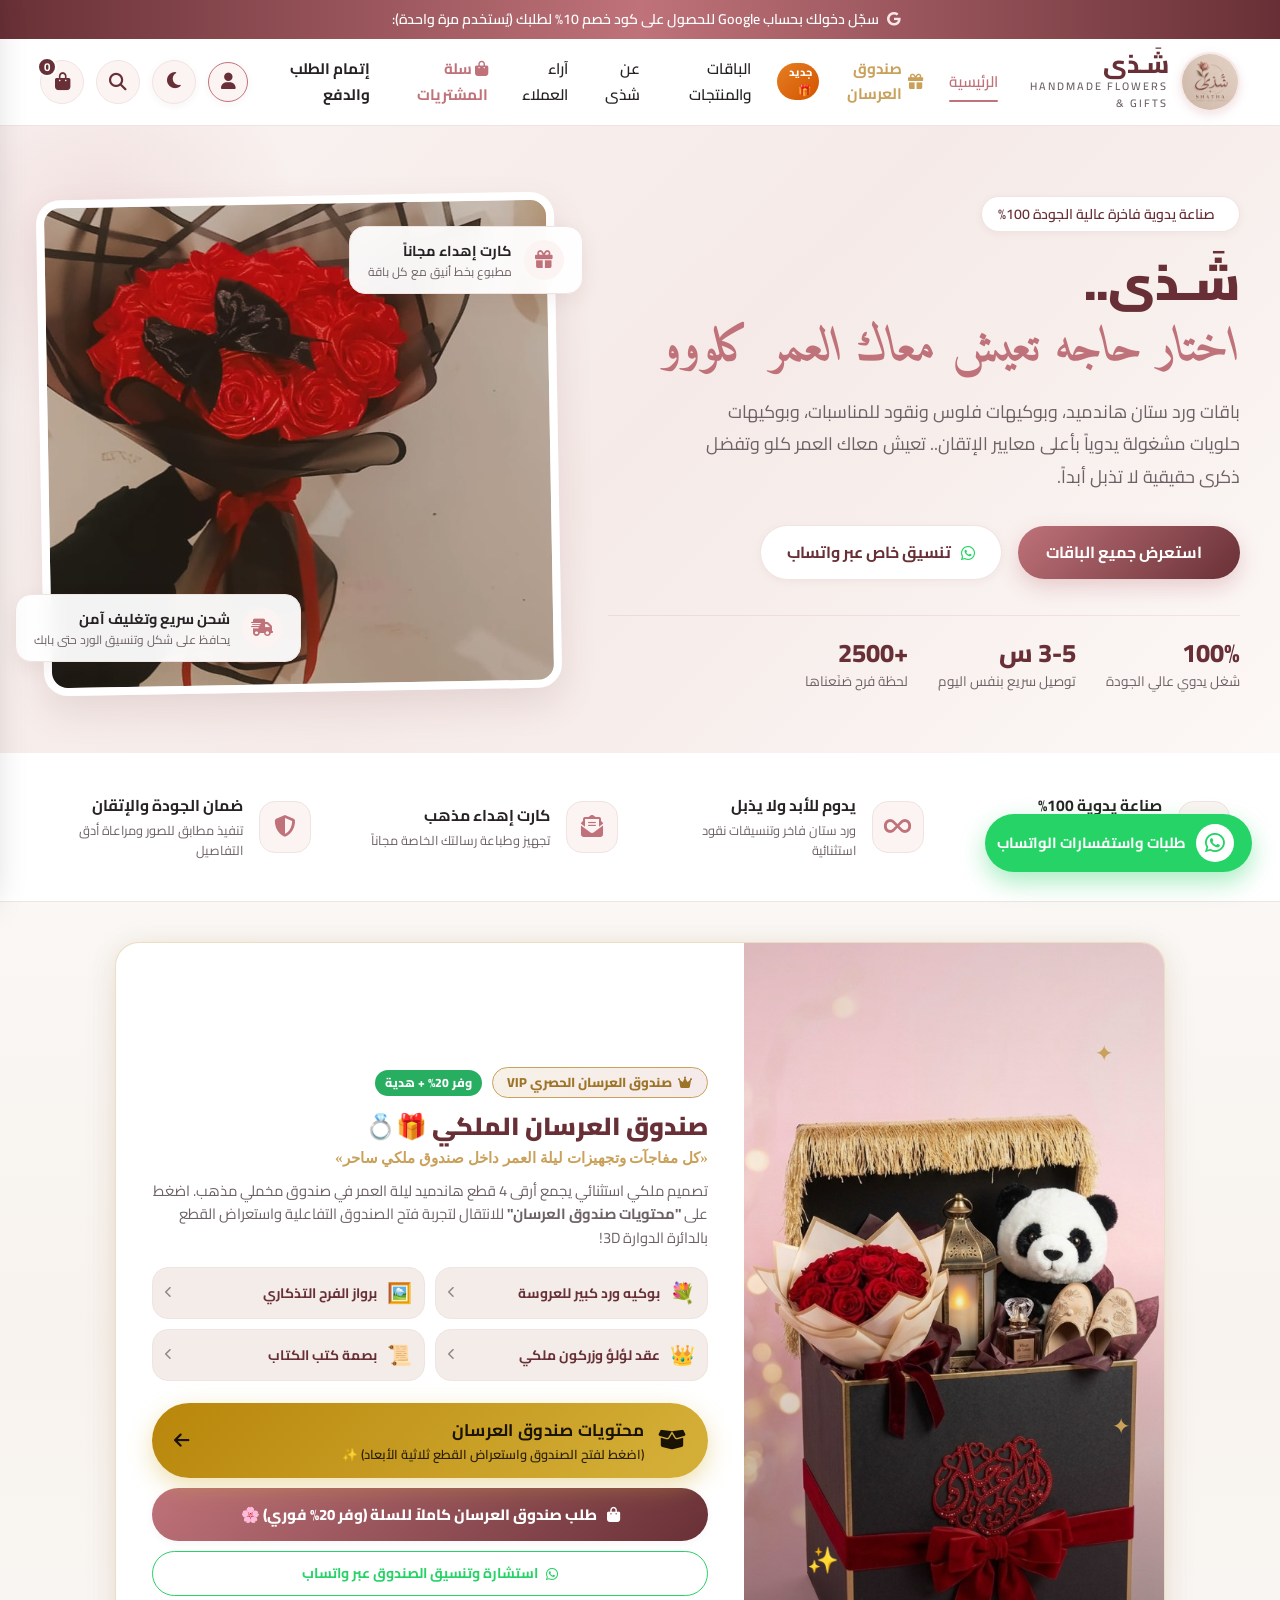
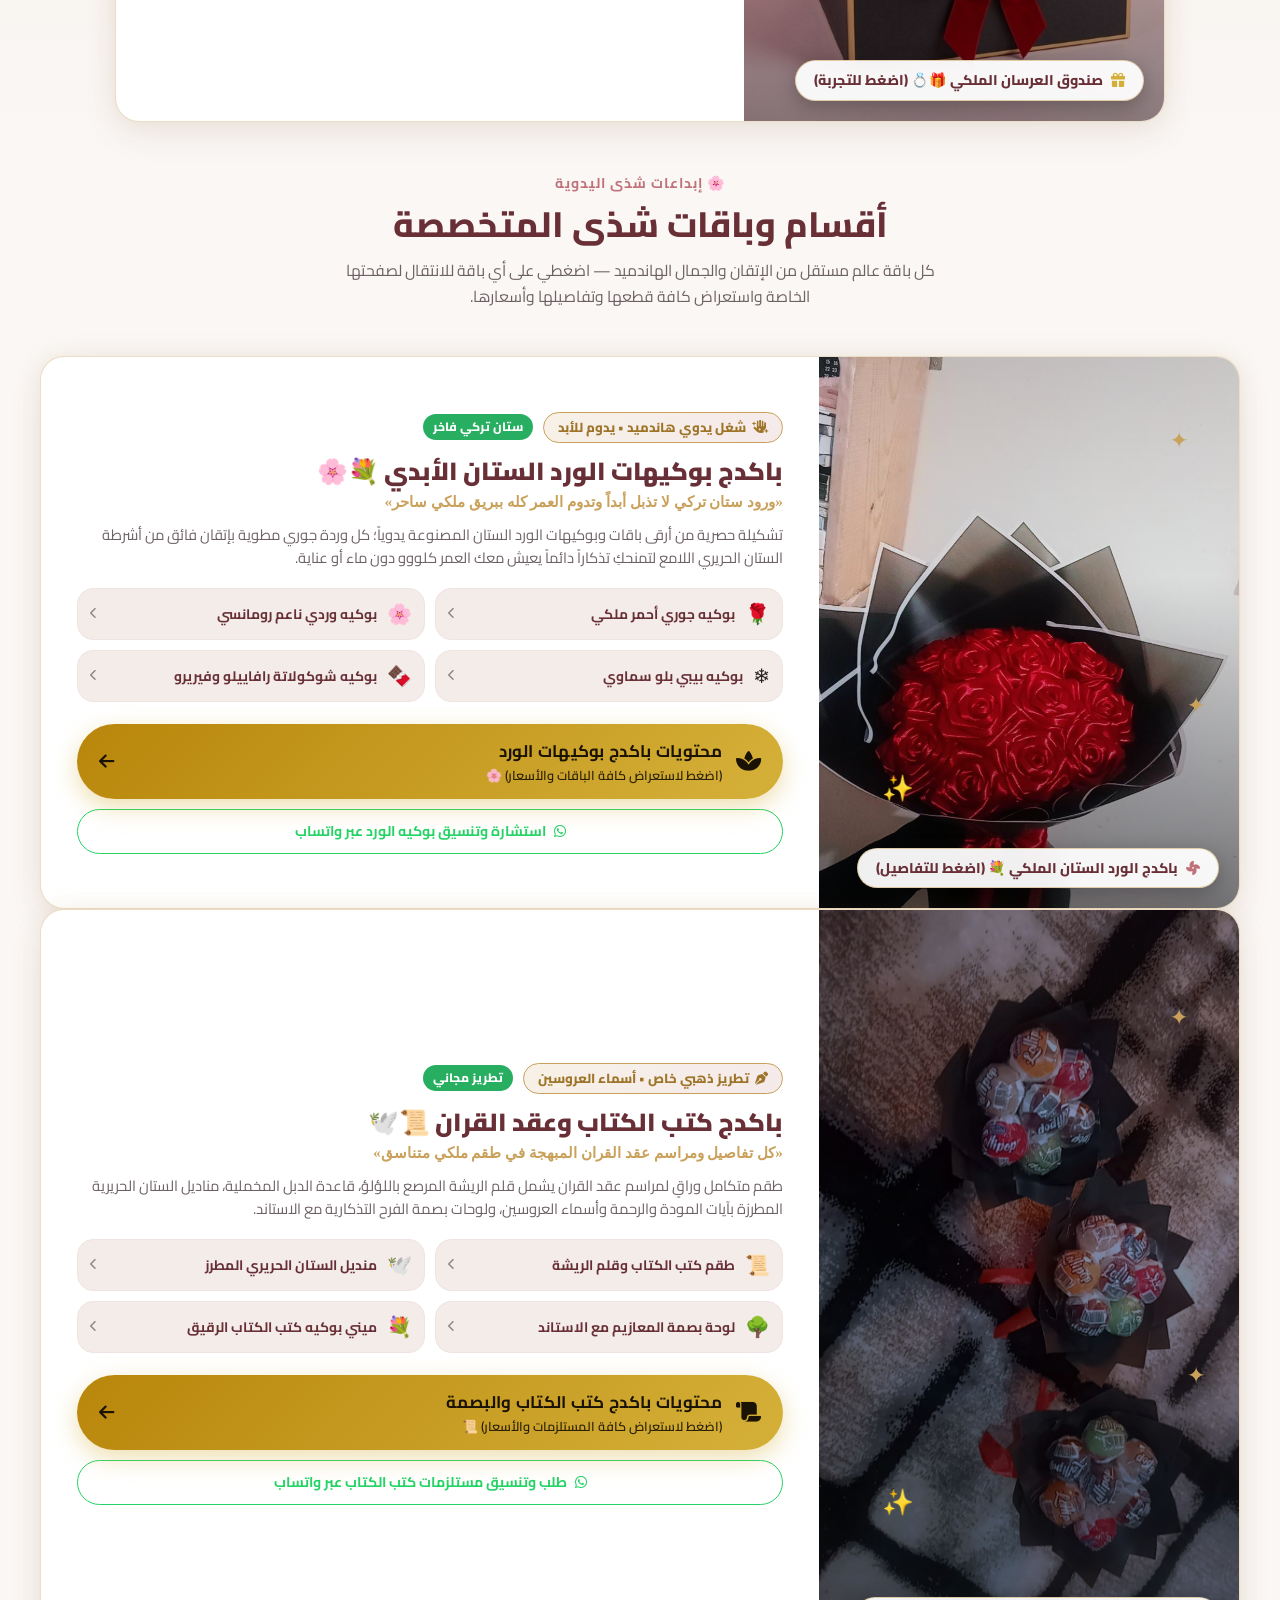
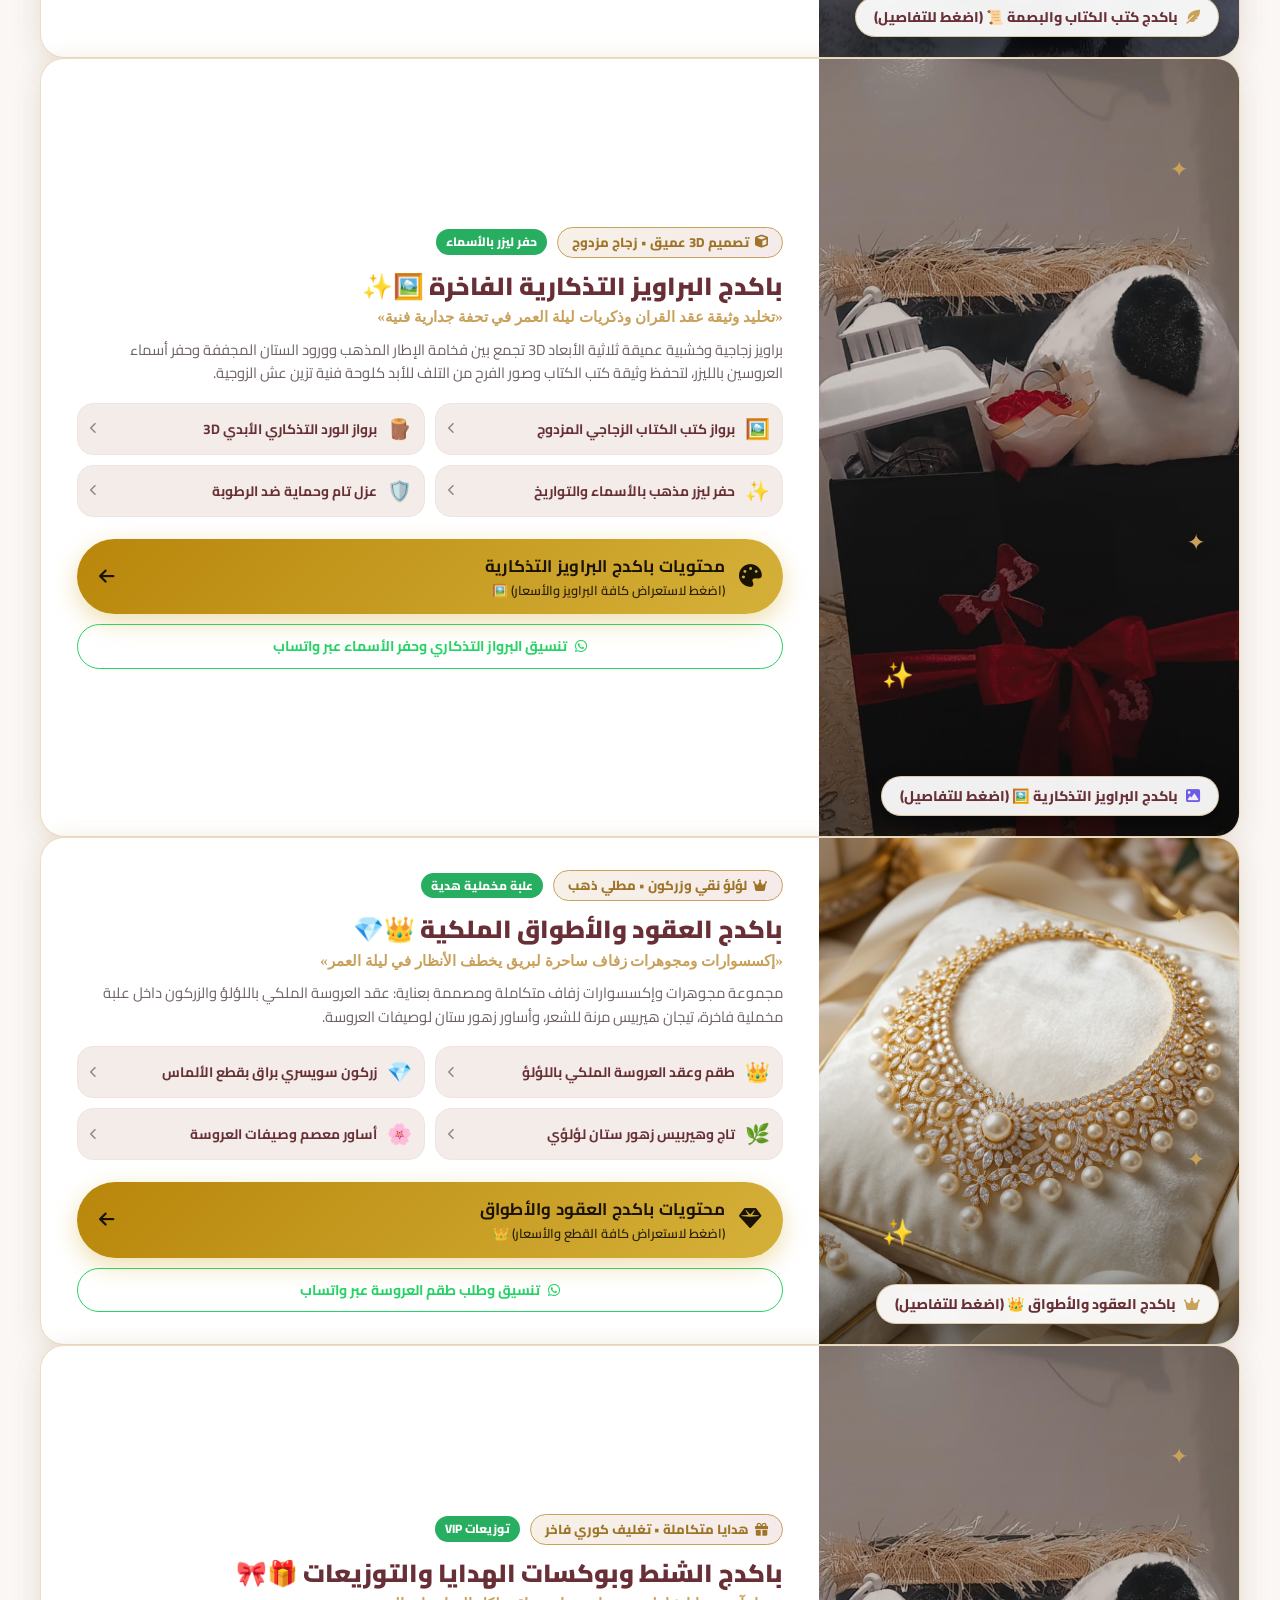
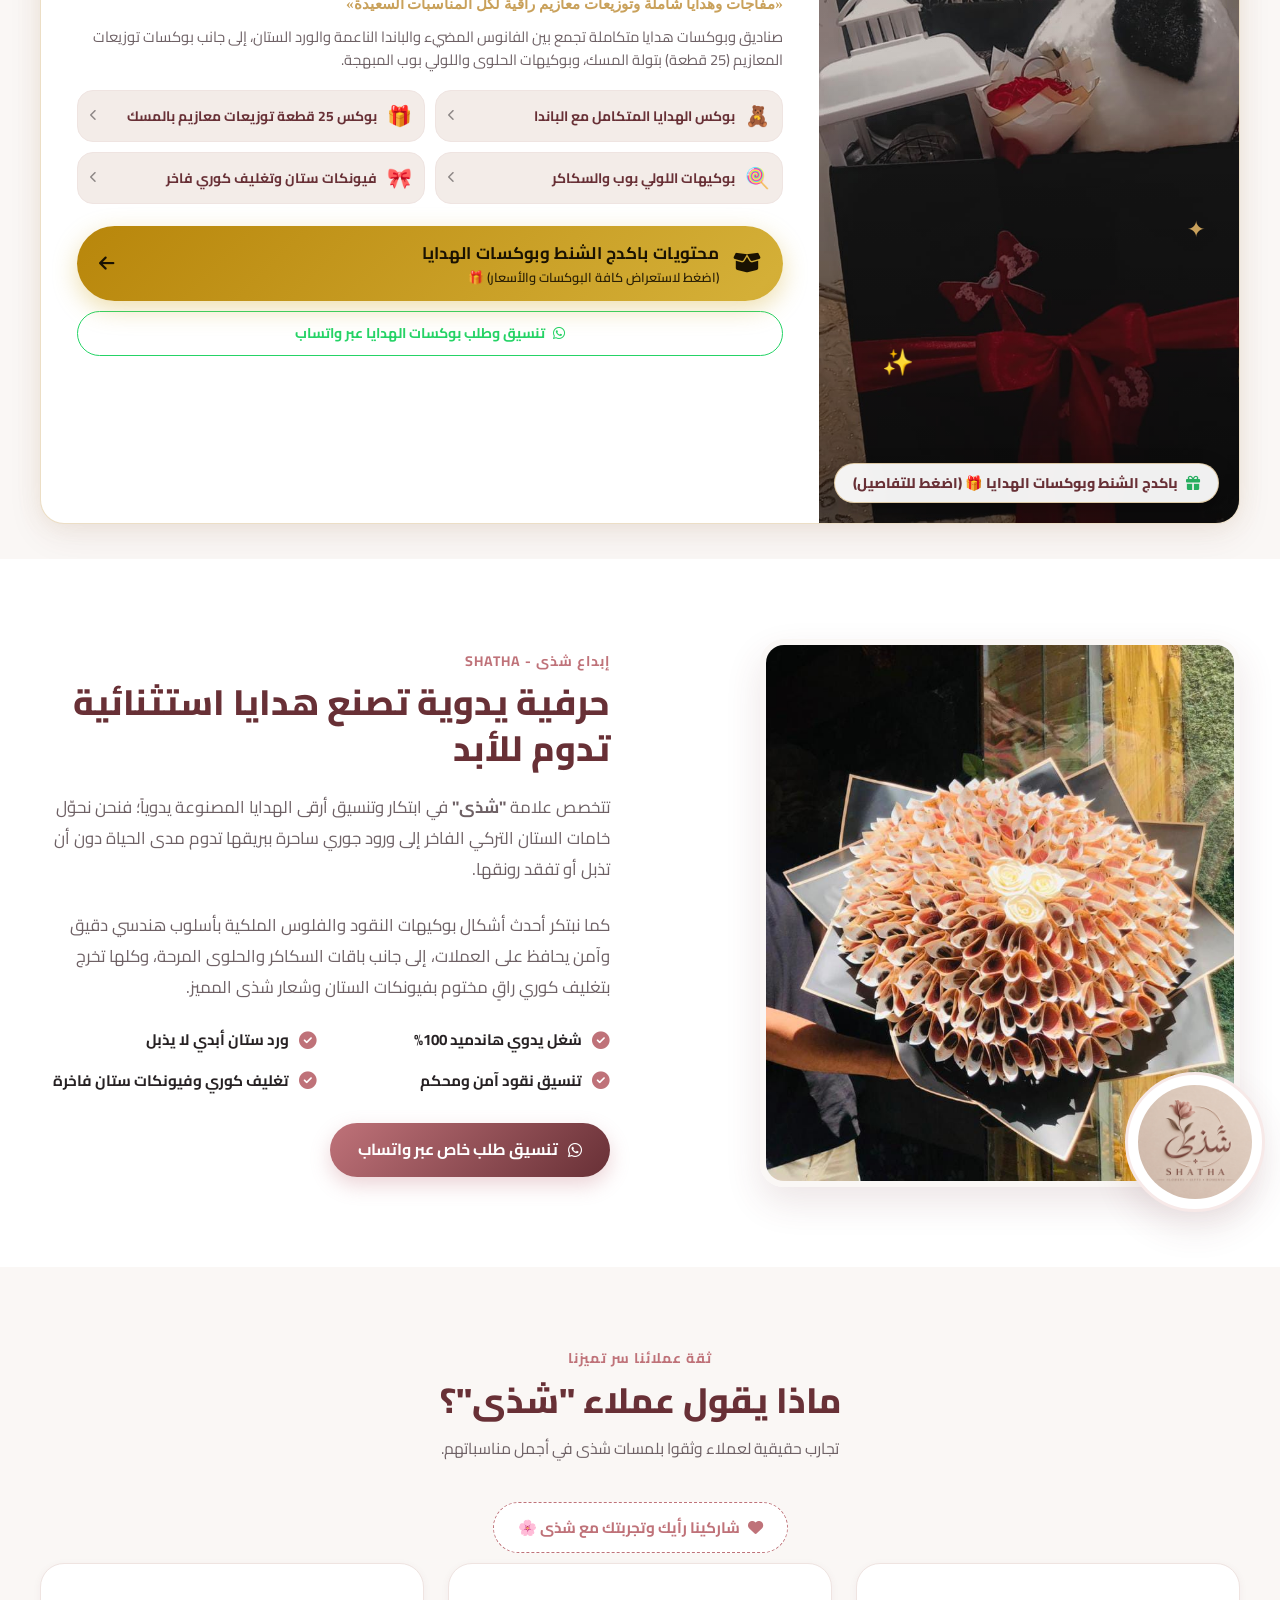
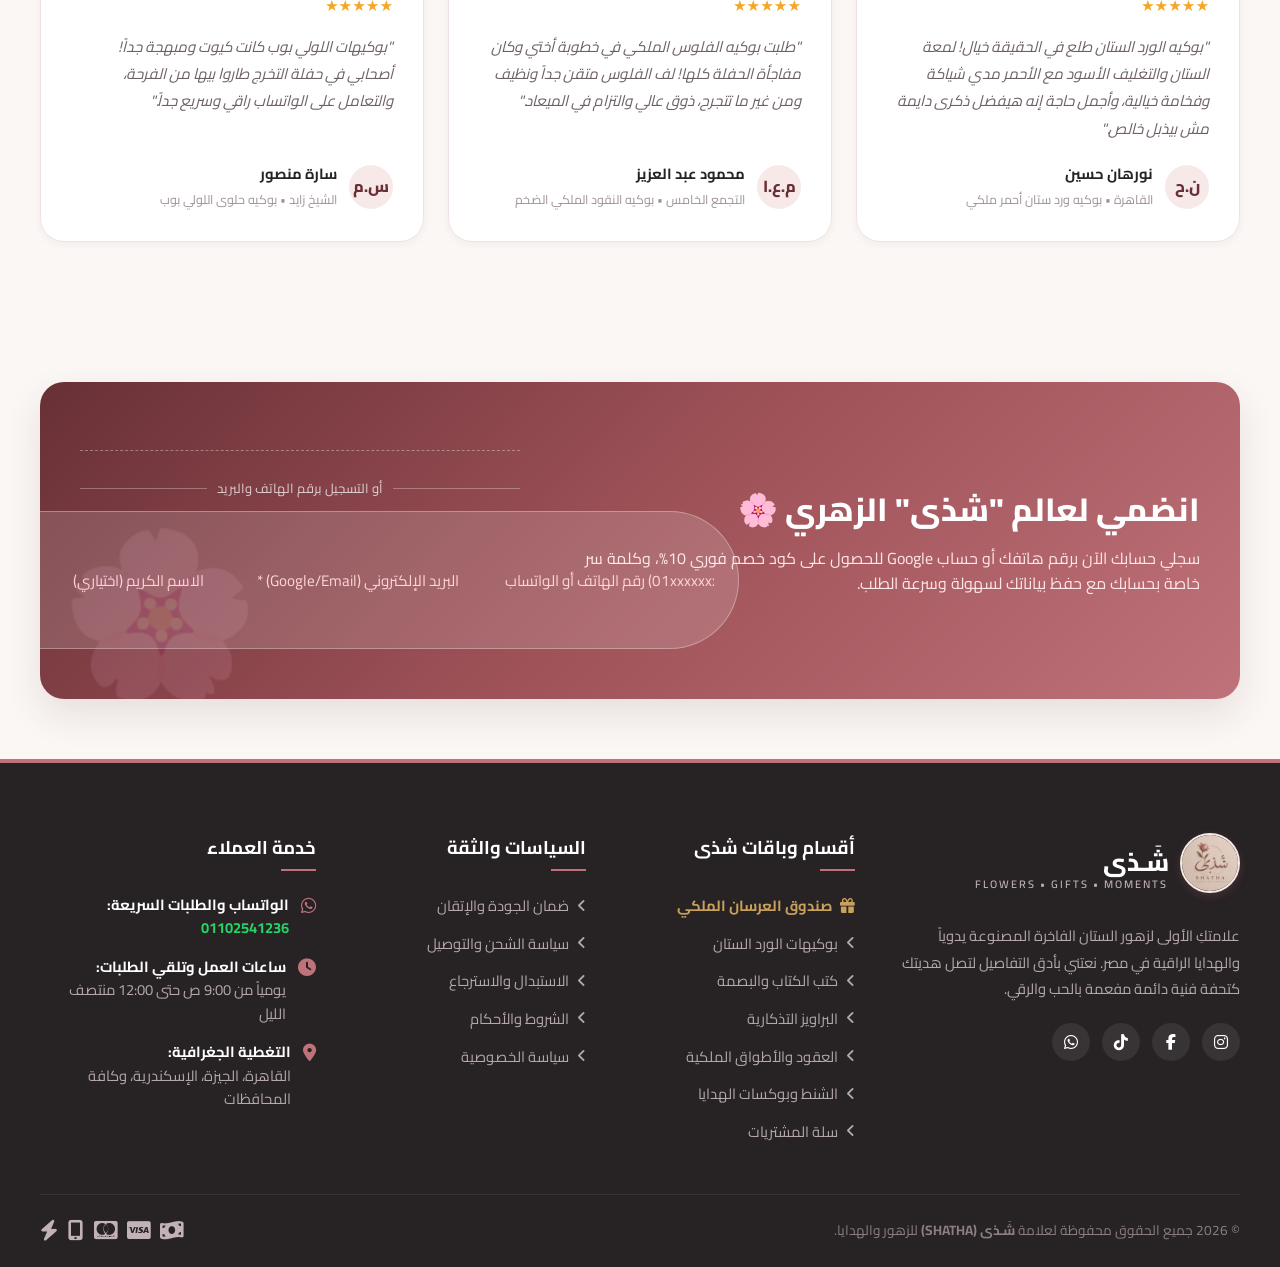
==== commit cb49605c: "add new features" ====
--- a/index.html
+++ b/index.html
@@ -79,7 +79,7 @@
         <nav>
           <ul class="nav-menu" id="navMenu">
             <li><a href="#home" class="nav-link active">الرئيسية</a></li>
-            <li><a href="wedding.html" class="nav-link wedding-nav-highlight" style="color: var(--accent-gold); font-weight: 700;"><i class="fas fa-ring"></i> باكدج العرسان <span class="nav-badge-sparkle">جديد</span></a></li>
+            <li><a href="wedding.html" class="nav-link wedding-nav-highlight" style="color: var(--accent-gold); font-weight: 700;"><i class="fas fa-gift"></i> صندوق العرسان <span class="nav-badge-sparkle">جديد 🎁</span></a></li>
             <li><a href="#products" class="nav-link">الباقات والمنتجات</a></li>
             <li><a href="#about" class="nav-link">عن شذى</a></li>
             <li><a href="#testimonials" class="nav-link">آراء العملاء</a></li>
@@ -105,7 +105,7 @@
             <i class="fas fa-moon"></i>
           </button>
 
-          <button class="action-btn" id="headerSearchBtn" onclick="document.getElementById('productSearchInput').focus(); document.getElementById('products').scrollIntoView({behavior: 'smooth'});" title="بحث في المنتجات" aria-label="بحث في المنتجات">
+          <button class="action-btn" id="headerSearchBtn" onclick="var p = document.getElementById('products'); if (p) p.scrollIntoView({behavior: 'smooth'});" title="تصفح باكدجات الأقسام" aria-label="تصفح باكدجات الأقسام">
             <i class="fas fa-search"></i>
           </button>
           
@@ -224,118 +224,548 @@
   </section>
 
   <!-- ========================================================
-       كارت باكدج العرسان المستطيل الملكي (Wedding Showcase Rectangle)
-       "كل حاجة محتاجاها في فرحك في مكان واحد"
+       كارت صندوق العرسان الملكي الفاخر (Royal Wedding Box Showcase)
+       "صندوق العرسان - اضغط على محتويات صندوق العرسان لاستكشاف الصندوق الساحر"
        ======================================================== -->
+  <section class="wedding-box-showcase-section" id="wedding">
+    <div class="container">
+      <div class="wedding-box-showcase-wrapper">
+        <div class="wedding-box-card">
+          <!-- صورة صندوق العرسان الملكي الفاخر (الصندوق المفتوح في الواجهة) -->
+          <div class="wedding-box-image-col" onclick="window.location.href='wedding.html'" style="cursor: pointer;" title="اضغط لفتح محتويات صندوق العرسان">
+            <div class="wedding-box-visual-frame">
+              <img src="assets/images/wedding-box-open.jpg" alt="صندوق العرسان الملكي الفاخر شذى" class="wedding-box-img" id="weddingBoxShowcaseImg">
+              <div class="wedding-box-glow-ring"></div>
+              <div class="wedding-box-sparkle-stars">
+                <span class="star s1">✦</span>
+                <span class="star s2">✨</span>
+                <span class="star s3">✦</span>
+              </div>
+              <!-- زر تغيير صورة الصندوق بالواجهة لمالك المتجر -->
+              <div class="wedding-box-owner-tool" id="wbOwnerImageTool" style="display: none;" onclick="event.stopPropagation()">
+                <button type="button" class="btn-owner-change-img" onclick="triggerChangeShowcaseImage()" title="تغيير صورة الصندوق بالواجهة">
+                  <i class="fas fa-camera"></i> <span>تغيير صورة الواجهة (المالك)</span>
+                </button>
+                <input type="file" id="ownerShowcaseFileInput" style="display: none;" accept="image/*" onchange="handleOwnerShowcaseFileChosen(this.files)">
+              </div>
+            </div>
+            <div class="wedding-box-floating-pill">
+              <i class="fas fa-gift" style="color: #D4AF37;"></i>
+              <span>صندوق العرسان الملكي 🎁💍 (اضغط للتجربة)</span>
+            </div>
+          </div>
+
+          <!-- تفاصيل المحتوى والأزرار -->
+          <div class="wedding-box-content">
+            <div class="wedding-box-badge-row">
+              <span class="wedding-box-badge">
+                <i class="fas fa-crown"></i> صندوق العرسان الحصري VIP
+              </span>
+              <span class="wedding-box-save-badge">وفر 20% + هدية</span>
+            </div>
+
+            <h3 class="wedding-box-title">
+              صندوق العرسان الملكي 🎁💍
+              <span class="wedding-box-highlight">«كل مفاجآت وتجهيزات ليلة العمر داخل صندوق ملكي ساحر»</span>
+            </h3>
+
+            <p class="wedding-box-desc">
+              تصميم ملكي استثنائي يجمع أرقى 4 قطع هاندميد ليلة العمر في صندوق مخملي مذهب. اضغط على <strong>"محتويات صندوق العرسان"</strong> للانتقال لتجربة فتح الصندوق التفاعلية واستعراض القطع بالدائرة الدوارة 3D!
+            </p>
+
+            <!-- محتويات الصندوق الأربعة الأساسية -->
+            <div class="wedding-box-items-preview">
+              <div class="wb-preview-pill" onclick="openProductModal('shatha-wedding-ivory-bridal')" style="cursor: pointer;" title="اضغط لعرض تفاصيل وسعر بوكيه العروسة">
+                <span class="wb-pill-icon">💐</span>
+                <span class="wb-pill-text">بوكيه ورد كبير للعروسة</span>
+                <i class="fas fa-chevron-left" style="font-size: 0.72rem; margin-right: auto; opacity: 0.5;"></i>
+              </div>
+              <div class="wb-preview-pill" onclick="openProductModal('shatha-wedding-frame-glass')" style="cursor: pointer;" title="اضغط لعرض تفاصيل وسعر برواز الفرح">
+                <span class="wb-pill-icon">🖼️</span>
+                <span class="wb-pill-text">برواز الفرح التذكاري</span>
+                <i class="fas fa-chevron-left" style="font-size: 0.72rem; margin-right: auto; opacity: 0.5;"></i>
+              </div>
+              <div class="wb-preview-pill" onclick="openProductModal('shatha-wedding-bridal-necklace')" style="cursor: pointer;" title="اضغط لعرض تفاصيل وسعر عقد العروسة">
+                <span class="wb-pill-icon">👑</span>
+                <span class="wb-pill-text">عقد لؤلؤ وزركون ملكي</span>
+                <i class="fas fa-chevron-left" style="font-size: 0.72rem; margin-right: auto; opacity: 0.5;"></i>
+              </div>
+              <div class="wb-preview-pill" onclick="openProductModal('shatha-wedding-fingerprint-tree')" style="cursor: pointer;" title="اضغط لعرض تفاصيل وسعر لوحة البصمة">
+                <span class="wb-pill-icon">📜</span>
+                <span class="wb-pill-text">بصمة كتب الكتاب</span>
+                <i class="fas fa-chevron-left" style="font-size: 0.72rem; margin-right: auto; opacity: 0.5;"></i>
+              </div>
+            </div>
+
+            <!-- أزرار الإجراءات -->
+            <div class="wedding-box-actions">
+              <!-- 1. زر محتويات صندوق العرسان (الزر الرئيسي المطلوب من العميل) -->
+              <a href="wedding.html" class="btn-wedding-box-enter">
+                <div class="btn-box-icon-bounce"><i class="fas fa-box-open"></i></div>
+                <div class="btn-box-texts">
+                  <strong>محتويات صندوق العرسان</strong>
+                  <span>(اضغط لفتح الصندوق واستعراض القطع ثلاثية الأبعاد) ✨</span>
+                </div>
+                <i class="fas fa-arrow-left btn-box-arrow"></i>
+              </a>
+
+              <!-- 2. زر طلب الصندوق كاملاً بخصم 20% -->
+              <button type="button" class="btn-wedding-box-bundle" onclick="openWeddingBundleModal()">
+                <i class="fas fa-shopping-bag"></i>
+                <span>طلب صندوق العرسان كاملاً للسلة (وفر 20% فوري) 🌸</span>
+              </button>
+
+              <!-- 3. استفسار واتساب -->
+              <a href="https://wa.me/201102541236?text=%D9%85%D8%B1%D8%AD%D8%A8%D8%A7%D9%8B%20%D8%B4%D8%B0%D9%89%20%D8%A3%D9%88%D8%AF%20%D8%A7%D9%84%D8%A7%D8%B3%D8%AA%D9%81%D8%B3%D8%A7%D8%B1%20%D8%B9%D9%86%20%D8%B5%D9%86%D8%AF%D9%88%D9%82%20%D8%A7%D9%84%D8%B9%D8%B1%D8%B3%D8%A7%D9%86%20%D8%A7%D9%84%D9%85%D9%84%D9%83%D9%8A%20%D9%88%D9%85%D8%AD%D8%AA%D9%88%D9%8A%D8%A7%D8%AA%D9%87%20%F0%9F%8E%81%F0%9F%92%8D" target="_blank" class="btn-wedding-box-whatsapp">
+                <i class="fab fa-whatsapp"></i>
+                <span>استشارة وتنسيق الصندوق عبر واتساب</span>
+              </a>
+            </div>
+          </div>
+        </div>
+      </div>
+    </div>
+  </section>
+
   <!-- ========================================================
-       كارت باكدج العرسان المستطيل الصغير (Wedding Showcase Product Card)
-       "مستطيل صغير زي شكل مستطيل المنتجات"
+       قسم باقات وأقسام شذى التخصصية (5 باقات مستقلة)
        ======================================================== -->
-  <section class="wedding-showcase-section" id="wedding">
+  <section class="category-packages-section" id="products">
     <div class="container">
-      <div class="wedding-showcase-wrapper">
-        <div class="wedding-showcase-card">
-          <!-- صورة العريس والعروسة بالأعلى مثل كارت المنتج -->
-          <div class="wedding-showcase-image-col">
-            <img src="assets/images/wedding-bride-groom.jpg" alt="عريس وعروسة شذى ليلة العمر" class="wedding-showcase-img">
-            <div class="wedding-showcase-image-overlay"></div>
-            <span class="wedding-floating-sparkle"><i class="fas fa-sparkles"></i> باكدج ملكي</span>
-            <div class="wedding-floating-pill">
-              <i class="fas fa-ring" style="color: #D4AF37;"></i>
-              <span>ليلة العمر هاندميد 💍</span>
-            </div>
-          </div>
-
-          <!-- تفاصيل المحتوى والأزرار بالأسفل -->
-          <div class="wedding-showcase-content">
-            <span class="wedding-showcase-badge">
-              <i class="fas fa-crown"></i> جناح ليلة العمر الفاخر
-            </span>
-
-            <h3 class="wedding-showcase-title">
-              باكدج العرسان الملكي 💍
-              <span class="wedding-showcase-highlight">«كل حاجة محتاجاها في فرحك في مكان واحد»</span>
+      <div class="section-header" style="text-align: center; margin-bottom: 45px;">
+        <span class="section-subtitle">🌸 إبداعات شذى اليدوية</span>
+        <h2 class="section-title" style="margin-bottom: 10px;">أقسام وباقات شذى المتخصصة</h2>
+        <p class="section-desc" style="max-width: 620px; margin: 0 auto;">كل باقة عالم مستقل من الإتقان والجمال الهاندميد — اضغطي على أي باقة للانتقال لصفحتها الخاصة واستعراض كافة قطعها وتفاصيلها وأسعارها.</p>
+      </div>
+
+      <!-- قائمة الباكدجات المتتالية بتصميم Showcase فاخر مع صور خارجية وأدوات المالك -->
+      <div class="category-packages-showcase-list">
+
+        <!-- 1. باكدج بوكيهات الورد الستان الأبدي -->
+        <div class="wedding-box-card pkg-showcase-card">
+          <div class="wedding-box-image-col" onclick="window.location.href='bouquets.html'" style="cursor: pointer;" title="اضغط لاستعراض باكدج بوكيهات الورد الستان">
+            <div class="wedding-box-visual-frame">
+              <img src="FLOURS/WhatsApp Image 2026-09-09 at 12.15.50 AM.jpeg" alt="باكدج بوكيهات الورد الستان الأبدي شذى" class="wedding-box-img" id="pkgShowcaseImg_bouquets">
+              <div class="wedding-box-glow-ring" style="background: radial-gradient(circle, rgba(212,107,123,0.3) 0%, transparent 70%);"></div>
+              <div class="wedding-box-sparkle-stars">
+                <span class="star s1">✦</span>
+                <span class="star s2">✨</span>
+                <span class="star s3">✦</span>
+              </div>
+              <!-- زر تغيير صورة الباكدج بالواجهة لمالك المتجر -->
+              <div class="wedding-box-owner-tool" id="pkgOwnerTool_bouquets" style="display: none;" onclick="event.stopPropagation()">
+                <button type="button" class="btn-owner-change-img" onclick="triggerChangeCategoryPackageImage('bouquets')" title="تغيير صورة الباكدج بالواجهة">
+                  <i class="fas fa-camera"></i> <span>تغيير صورة الباكدج (المالك)</span>
+                </button>
+                <input type="file" id="ownerPkgFileInput_bouquets" style="display: none;" accept="image/*" onchange="handleOwnerCategoryPackageImageChosen('bouquets', this.files)">
+              </div>
+            </div>
+            <div class="wedding-box-floating-pill">
+              <i class="fas fa-fan" style="color: var(--primary-pink);"></i>
+              <span>باكدج الورد الستان الملكي 💐 (اضغط للتفاصيل)</span>
+            </div>
+          </div>
+
+          <div class="wedding-box-content">
+            <div class="wedding-box-badge-row">
+              <span class="wedding-box-badge">
+                <i class="fas fa-hand-sparkles"></i> شغل يدوي هاندميد • يدوم للأبد
+              </span>
+              <span class="wedding-box-save-badge">ستان تركي فاخر</span>
+            </div>
+
+            <h3 class="wedding-box-title">
+              باكدج بوكيهات الورد الستان الأبدي 💐🌸
+              <span class="wedding-box-highlight">«ورود ستان تركي لا تذبل أبداً وتدوم العمر كله ببريق ملكي ساحر»</span>
             </h3>
 
-            <p class="wedding-showcase-desc">
-              تشكيلة هاندميد ليلة العمر: بوكيهات العروسة، أطقم ومنديل كتب الكتاب، البراويز، لوحات البصمة، التيجان، وتوزيعات المعازيم.
+            <p class="wedding-box-desc">
+              تشكيلة حصرية من أرقى باقات وبوكيهات الورد الستان المصنوعة يدوياً؛ كل وردة جوري مطوية بإتقان فائق من أشرطة الستان الحريري اللامع لتمنحكِ تذكاراً دائماً يعيش معك العمر كلووو دون ماء أو عناية.
             </p>
 
-            <!-- شارات مصغرة للأقسام -->
-            <div class="wedding-depts-mini-pills">
-              <span class="dept-mini-pill">💐 بوكيهات</span>
-              <span class="dept-mini-pill">📜 كتب كتاب</span>
-              <span class="dept-mini-pill">🖼️ براويز</span>
-              <span class="dept-mini-pill">🕊️ منديل وبصمة</span>
-              <span class="dept-mini-pill">👑 أطواق</span>
-              <span class="dept-mini-pill">🎁 توزيعات</span>
-            </div>
-
-            <!-- الأزرار الثلاثة المحددة -->
-            <div class="wedding-showcase-actions">
-              <!-- 1. الدخول للباكيدج -->
-              <a href="wedding.html" class="btn-showcase-enter">
-                <i class="fas fa-arrow-left"></i>
-                <span>عرض منتجات الباكيدج (ادخلي وتصفحي) 🌸</span>
+            <div class="wedding-box-items-preview">
+              <div class="wb-preview-pill" onclick="window.location.href='bouquets.html'" style="cursor: pointer;" title="استعراض بوكيهات الورد">
+                <span class="wb-pill-icon">🌹</span>
+                <span class="wb-pill-text">بوكيه جوري أحمر ملكي</span>
+                <i class="fas fa-chevron-left" style="font-size: 0.72rem; margin-right: auto; opacity: 0.5;"></i>
+              </div>
+              <div class="wb-preview-pill" onclick="window.location.href='bouquets.html'" style="cursor: pointer;" title="استعراض بوكيهات الورد">
+                <span class="wb-pill-icon">🌸</span>
+                <span class="wb-pill-text">بوكيه وردي ناعم رومانسي</span>
+                <i class="fas fa-chevron-left" style="font-size: 0.72rem; margin-right: auto; opacity: 0.5;"></i>
+              </div>
+              <div class="wb-preview-pill" onclick="window.location.href='bouquets.html'" style="cursor: pointer;" title="استعراض بوكيهات الورد">
+                <span class="wb-pill-icon">❄️</span>
+                <span class="wb-pill-text">بوكيه بيبي بلو سماوي</span>
+                <i class="fas fa-chevron-left" style="font-size: 0.72rem; margin-right: auto; opacity: 0.5;"></i>
+              </div>
+              <div class="wb-preview-pill" onclick="window.location.href='bouquets.html'" style="cursor: pointer;" title="استعراض بوكيهات الورد">
+                <span class="wb-pill-icon">🍫</span>
+                <span class="wb-pill-text">بوكيه شوكولاتة رافاييلو وفيريرو</span>
+                <i class="fas fa-chevron-left" style="font-size: 0.72rem; margin-right: auto; opacity: 0.5;"></i>
+              </div>
+            </div>
+
+            <div class="wedding-box-actions">
+              <a href="bouquets.html" class="btn-wedding-box-enter">
+                <div class="btn-box-icon-bounce"><i class="fas fa-spa"></i></div>
+                <div class="btn-box-texts">
+                  <strong>محتويات باكدج بوكيهات الورد</strong>
+                  <span>(اضغط لاستعراض كافة الباقات والأسعار) 🌸</span>
+                </div>
+                <i class="fas fa-arrow-left btn-box-arrow"></i>
               </a>
 
-              <!-- 2. وضع الباكيدج بالكامل في السلة بخصم 15% -->
-              <button type="button" class="btn-showcase-bundle" onclick="openWeddingBundleModal()">
-                <i class="fas fa-shopping-bag"></i>
-                <span>وضع الباكيدج بالكامل في السلة (خصم 15%) 💍</span>
-              </button>
-
-              <!-- 3. الاستفسار عن الباكيدج عبر واتساب -->
-              <a href="https://wa.me/201102541236?text=%D9%85%D8%B1%D8%AD%D8%A8%D8%A7%D9%8B%20%D8%B4%D8%B0%D9%89%D8%8C%20%D8%A3%D8%B1%D9%8A%D8%AF%20%D8%A7%D9%84%D8%A7%D8%B3%D8%AA%D9%81%D8%B3%D8%A7%D8%B1%20%D8%B9%D9%86%20%D8%A8%D8%A7%D9%83%D8%AF%D8%AC%20%D8%A7%D9%84%D8%B9%D8%B1%D8%B3%D8%A7%D9%86%20%D9%88%D8%AA%D9%81%D8%A7%D8%B5%D9%8A%D9%84%20%D9%84%D9%8A%D9%84%D8%A9%20%D8%A7%D9%84%D8%B9%D9%85%D8%B1%20%F0%9F%92%8D" target="_blank" class="btn-showcase-whatsapp">
+              <a href="https://wa.me/201102541236?text=%D9%85%D8%B1%D8%AD%D8%A8%D8%A7%D9%8B%20%D8%B4%D8%B0%D9%89%20%D8%A3%D9%88%D8%AF%20%D8%A7%D9%84%D8%A7%D8%B3%D8%AA%D9%81%D8%B3%D8%A7%D8%B1%20%D8%B9%D9%86%20%D8%A8%D8%A7%D9%83%D8%AF%D8%AC%20%D8%A8%D9%88%D9%83%D9%8A%D9%87%D8%A7%D8%AA%20%D8%A7%D9%84%D9%88%D8%B1%D8%AF%20%D8%A7%D9%84%D8%B3%D8%AA%D8%A7%D9%86%20%F0%9F%92%90" target="_blank" class="btn-wedding-box-whatsapp">
                 <i class="fab fa-whatsapp"></i>
-                <span>الاستفسار عن الباكيدج عبر واتساب</span>
+                <span>استشارة وتنسيق بوكيه الورد عبر واتساب</span>
               </a>
             </div>
           </div>
         </div>
-      </div>
-    </div>
-  </section>
-
-  <!-- قسم المنتجات والبحث والفرز (جميع المنتجات معاً بدون فئات) -->
-  <section class="products-section" id="products">
-    <div class="container">
-      <div class="section-header" style="margin-bottom: 25px; display: flex; justify-content: space-between; align-items: flex-end; flex-wrap: wrap; gap: 15px;">
-        <div>
-          <span class="section-subtitle">إبداعات شذى اليدوية</span>
-          <h2 class="section-title" style="margin-bottom: 6px;">تشكيلة الباقات والتنسيقات المصنوعة يدوياً</h2>
-          <p class="section-desc" style="margin-bottom: 0;">جميع الباقات مشغولة يدوياً بحرفية عالية؛ ورد ستان يدوم للأبد، وبوكيهات فلوس، وبوكيهات سكاكر مبهجة.</p>
-        </div>
-        <button type="button" class="btn-primary" id="sectionAdminAddBtn" onclick="openAddProductModal()" style="display: none; background: #27AE60; white-space: nowrap; padding: 10px 22px; font-size: 0.95rem;">
+
+        <!-- 2. باكدج كتب الكتاب وعقد القران والبصمة -->
+        <div class="wedding-box-card pkg-showcase-card">
+          <div class="wedding-box-image-col" onclick="window.location.href='katb-ketab.html'" style="cursor: pointer;" title="اضغط لاستعراض باكدج كتب الكتاب والبصمة">
+            <div class="wedding-box-visual-frame">
+              <img src="FLOURS/WhatsApp Image 2026-09-09 at 12.15.48 AM.jpeg" alt="باكدج كتب الكتاب والبصمة شذى" class="wedding-box-img" id="pkgShowcaseImg_katb_ketab">
+              <div class="wedding-box-glow-ring" style="background: radial-gradient(circle, rgba(201,161,91,0.3) 0%, transparent 70%);"></div>
+              <div class="wedding-box-sparkle-stars">
+                <span class="star s1">✦</span>
+                <span class="star s2">✨</span>
+                <span class="star s3">✦</span>
+              </div>
+              <!-- زر تغيير صورة الباكدج بالواجهة لمالك المتجر -->
+              <div class="wedding-box-owner-tool" id="pkgOwnerTool_katb_ketab" style="display: none;" onclick="event.stopPropagation()">
+                <button type="button" class="btn-owner-change-img" onclick="triggerChangeCategoryPackageImage('katb_ketab')" title="تغيير صورة الباكدج بالواجهة">
+                  <i class="fas fa-camera"></i> <span>تغيير صورة الباكدج (المالك)</span>
+                </button>
+                <input type="file" id="ownerPkgFileInput_katb_ketab" style="display: none;" accept="image/*" onchange="handleOwnerCategoryPackageImageChosen('katb_ketab', this.files)">
+              </div>
+            </div>
+            <div class="wedding-box-floating-pill">
+              <i class="fas fa-feather-pointed" style="color: var(--accent-gold);"></i>
+              <span>باكدج كتب الكتاب والبصمة 📜 (اضغط للتفاصيل)</span>
+            </div>
+          </div>
+
+          <div class="wedding-box-content">
+            <div class="wedding-box-badge-row">
+              <span class="wedding-box-badge">
+                <i class="fas fa-pen-nib"></i> تطريز ذهبي خاص • أسماء العروسين
+              </span>
+              <span class="wedding-box-save-badge">تطريز مجاني</span>
+            </div>
+
+            <h3 class="wedding-box-title">
+              باكدج كتب الكتاب وعقد القران 📜🕊️
+              <span class="wedding-box-highlight">«كل تفاصيل ومراسم عقد القران المبهجة في طقم ملكي متناسق»</span>
+            </h3>
+
+            <p class="wedding-box-desc">
+              طقم متكامل وراقٍ لمراسم عقد القران يشمل قلم الريشة المرصع باللؤلؤ، قاعدة الدبل المخملية، مناديل الستان الحريرية المطرزة بآيات المودة والرحمة وأسماء العروسين، ولوحات بصمة الفرح التذكارية مع الاستاند.
+            </p>
+
+            <div class="wedding-box-items-preview">
+              <div class="wb-preview-pill" onclick="window.location.href='katb-ketab.html'" style="cursor: pointer;" title="استعراض مستلزمات كتب الكتاب">
+                <span class="wb-pill-icon">📜</span>
+                <span class="wb-pill-text">طقم كتب الكتاب وقلم الريشة</span>
+                <i class="fas fa-chevron-left" style="font-size: 0.72rem; margin-right: auto; opacity: 0.5;"></i>
+              </div>
+              <div class="wb-preview-pill" onclick="window.location.href='katb-ketab.html'" style="cursor: pointer;" title="استعراض مستلزمات كتب الكتاب">
+                <span class="wb-pill-icon">🕊️</span>
+                <span class="wb-pill-text">منديل الستان الحريري المطرز</span>
+                <i class="fas fa-chevron-left" style="font-size: 0.72rem; margin-right: auto; opacity: 0.5;"></i>
+              </div>
+              <div class="wb-preview-pill" onclick="window.location.href='katb-ketab.html'" style="cursor: pointer;" title="استعراض مستلزمات كتب الكتاب">
+                <span class="wb-pill-icon">🌳</span>
+                <span class="wb-pill-text">لوحة بصمة المعازيم مع الاستاند</span>
+                <i class="fas fa-chevron-left" style="font-size: 0.72rem; margin-right: auto; opacity: 0.5;"></i>
+              </div>
+              <div class="wb-preview-pill" onclick="window.location.href='katb-ketab.html'" style="cursor: pointer;" title="استعراض مستلزمات كتب الكتاب">
+                <span class="wb-pill-icon">💐</span>
+                <span class="wb-pill-text">ميني بوكيه كتب الكتاب الرقيق</span>
+                <i class="fas fa-chevron-left" style="font-size: 0.72rem; margin-right: auto; opacity: 0.5;"></i>
+              </div>
+            </div>
+
+            <div class="wedding-box-actions">
+              <a href="katb-ketab.html" class="btn-wedding-box-enter">
+                <div class="btn-box-icon-bounce"><i class="fas fa-scroll"></i></div>
+                <div class="btn-box-texts">
+                  <strong>محتويات باكدج كتب الكتاب والبصمة</strong>
+                  <span>(اضغط لاستعراض كافة المستلزمات والأسعار) 📜</span>
+                </div>
+                <i class="fas fa-arrow-left btn-box-arrow"></i>
+              </a>
+
+              <a href="https://wa.me/201102541236?text=%D9%85%D8%B1%D8%AD%D8%A8%D8%A7%D9%8B%20%D8%B4%D8%B0%D9%89%20%D8%A3%D9%88%D8%AF%20%D8%A7%D9%84%D8%A7%D8%B3%D8%AA%D9%81%D8%B3%D8%A7%D8%B1%20%D8%B9%D9%86%20%D8%A8%D8%A7%D9%83%D8%AF%D8%AC%20%D9%85%D8%B3%D8%AA%D9%84%D8%B2%D9%85%D8%A7%D8%AA%20%D9%83%D8%AA%D8%A8%20%D8%A7%D9%84%D9%83%D8%AA%D8%A7%D8%A8%20%D9%88%D8%A7%D9%84%D8%A8%D8%B5%D9%85%D8%A9%20%F0%9F%93%9C" target="_blank" class="btn-wedding-box-whatsapp">
+                <i class="fab fa-whatsapp"></i>
+                <span>طلب وتنسيق مستلزمات كتب الكتاب عبر واتساب</span>
+              </a>
+            </div>
+          </div>
+        </div>
+
+        <!-- 3. باكدج البراويز التذكارية الفاخرة -->
+        <div class="wedding-box-card pkg-showcase-card">
+          <div class="wedding-box-image-col" onclick="window.location.href='frames.html'" style="cursor: pointer;" title="اضغط لاستعراض باكدج البراويز التذكارية">
+            <div class="wedding-box-visual-frame">
+              <img src="FLOURS/WhatsApp Image 2026-09-09 at 12.15.54 AM.jpeg" alt="باكدج البراويز التذكارية الفاخرة شذى" class="wedding-box-img" id="pkgShowcaseImg_frames">
+              <div class="wedding-box-glow-ring" style="background: radial-gradient(circle, rgba(108,92,231,0.3) 0%, transparent 70%);"></div>
+              <div class="wedding-box-sparkle-stars">
+                <span class="star s1">✦</span>
+                <span class="star s2">✨</span>
+                <span class="star s3">✦</span>
+              </div>
+              <!-- زر تغيير صورة الباكدج بالواجهة لمالك المتجر -->
+              <div class="wedding-box-owner-tool" id="pkgOwnerTool_frames" style="display: none;" onclick="event.stopPropagation()">
+                <button type="button" class="btn-owner-change-img" onclick="triggerChangeCategoryPackageImage('frames')" title="تغيير صورة الباكدج بالواجهة">
+                  <i class="fas fa-camera"></i> <span>تغيير صورة الباكدج (المالك)</span>
+                </button>
+                <input type="file" id="ownerPkgFileInput_frames" style="display: none;" accept="image/*" onchange="handleOwnerCategoryPackageImageChosen('frames', this.files)">
+              </div>
+            </div>
+            <div class="wedding-box-floating-pill">
+              <i class="fas fa-image" style="color: #6C5CE7;"></i>
+              <span>باكدج البراويز التذكارية 🖼️ (اضغط للتفاصيل)</span>
+            </div>
+          </div>
+
+          <div class="wedding-box-content">
+            <div class="wedding-box-badge-row">
+              <span class="wedding-box-badge">
+                <i class="fas fa-cube"></i> تصميم 3D عميق • زجاج مزدوج
+              </span>
+              <span class="wedding-box-save-badge">حفر ليزر بالأسماء</span>
+            </div>
+
+            <h3 class="wedding-box-title">
+              باكدج البراويز التذكارية الفاخرة 🖼️✨
+              <span class="wedding-box-highlight">«تخليد وثيقة عقد القران وذكريات ليلة العمر في تحفة جدارية فنية»</span>
+            </h3>
+
+            <p class="wedding-box-desc">
+              براويز زجاجية وخشبية عميقة ثلاثية الأبعاد 3D تجمع بين فخامة الإطار المذهب وورود الستان المجففة وحفر أسماء العروسين بالليزر، لتحفظ وثيقة كتب الكتاب وصور الفرح من التلف للأبد كلوحة فنية تزين عش الزوجية.
+            </p>
+
+            <div class="wedding-box-items-preview">
+              <div class="wb-preview-pill" onclick="window.location.href='frames.html'" style="cursor: pointer;" title="استعراض البراويز">
+                <span class="wb-pill-icon">🖼️</span>
+                <span class="wb-pill-text">برواز كتب الكتاب الزجاجي المزدوج</span>
+                <i class="fas fa-chevron-left" style="font-size: 0.72rem; margin-right: auto; opacity: 0.5;"></i>
+              </div>
+              <div class="wb-preview-pill" onclick="window.location.href='frames.html'" style="cursor: pointer;" title="استعراض البراويز">
+                <span class="wb-pill-icon">🪵</span>
+                <span class="wb-pill-text">برواز الورد التذكاري الأبدي 3D</span>
+                <i class="fas fa-chevron-left" style="font-size: 0.72rem; margin-right: auto; opacity: 0.5;"></i>
+              </div>
+              <div class="wb-preview-pill" onclick="window.location.href='frames.html'" style="cursor: pointer;" title="استعراض البراويز">
+                <span class="wb-pill-icon">✨</span>
+                <span class="wb-pill-text">حفر ليزر مذهب بالأسماء والتواريخ</span>
+                <i class="fas fa-chevron-left" style="font-size: 0.72rem; margin-right: auto; opacity: 0.5;"></i>
+              </div>
+              <div class="wb-preview-pill" onclick="window.location.href='frames.html'" style="cursor: pointer;" title="استعراض البراويز">
+                <span class="wb-pill-icon">🛡️</span>
+                <span class="wb-pill-text">عزل تام وحماية ضد الرطوبة</span>
+                <i class="fas fa-chevron-left" style="font-size: 0.72rem; margin-right: auto; opacity: 0.5;"></i>
+              </div>
+            </div>
+
+            <div class="wedding-box-actions">
+              <a href="frames.html" class="btn-wedding-box-enter">
+                <div class="btn-box-icon-bounce"><i class="fas fa-palette"></i></div>
+                <div class="btn-box-texts">
+                  <strong>محتويات باكدج البراويز التذكارية</strong>
+                  <span>(اضغط لاستعراض كافة البراويز والأسعار) 🖼️</span>
+                </div>
+                <i class="fas fa-arrow-left btn-box-arrow"></i>
+              </a>
+
+              <a href="https://wa.me/201102541236?text=%D9%85%D8%B1%D8%AD%D8%A8%D8%A7%D9%8B%20%D8%B4%D8%B0%D9%89%20%D8%A3%D9%88%D8%AF%20%D8%A7%D9%84%D8%A7%D8%B3%D8%AA%D9%81%D8%B3%D8%A7%D8%B1%20%D8%B9%D9%86%20%D8%A8%D8%A7%D9%83%D8%AF%D8%AC%20%D8%A7%D9%84%D8%A8%D8%B1%D8%A7%D9%88%D9%8A%D8%B2%20%D8%A7%D9%84%D8%AA%D8%B0%D9%83%D8%A7%D8%B1%D9%8A%D8%A9%20%F0%9F%96%BC%EF%B8%8F" target="_blank" class="btn-wedding-box-whatsapp">
+                <i class="fab fa-whatsapp"></i>
+                <span>تنسيق البرواز التذكاري وحفر الأسماء عبر واتساب</span>
+              </a>
+            </div>
+          </div>
+        </div>
+
+        <!-- 4. باكدج العقود والأطواق الملكية -->
+        <div class="wedding-box-card pkg-showcase-card">
+          <div class="wedding-box-image-col" onclick="window.location.href='crowns.html'" style="cursor: pointer;" title="اضغط لاستعراض باكدج العقود والأطواق الملكية">
+            <div class="wedding-box-visual-frame">
+              <img src="assets/images/bridal-necklace.jpg" alt="باكدج العقود والأطواق الملكية شذى" class="wedding-box-img" id="pkgShowcaseImg_crowns">
+              <div class="wedding-box-glow-ring" style="background: radial-gradient(circle, rgba(212,175,55,0.3) 0%, transparent 70%);"></div>
+              <div class="wedding-box-sparkle-stars">
+                <span class="star s1">✦</span>
+                <span class="star s2">✨</span>
+                <span class="star s3">✦</span>
+              </div>
+              <!-- زر تغيير صورة الباكدج بالواجهة لمالك المتجر -->
+              <div class="wedding-box-owner-tool" id="pkgOwnerTool_crowns" style="display: none;" onclick="event.stopPropagation()">
+                <button type="button" class="btn-owner-change-img" onclick="triggerChangeCategoryPackageImage('crowns')" title="تغيير صورة الباكدج بالواجهة">
+                  <i class="fas fa-camera"></i> <span>تغيير صورة الباكدج (المالك)</span>
+                </button>
+                <input type="file" id="ownerPkgFileInput_crowns" style="display: none;" accept="image/*" onchange="handleOwnerCategoryPackageImageChosen('crowns', this.files)">
+              </div>
+            </div>
+            <div class="wedding-box-floating-pill">
+              <i class="fas fa-crown" style="color: var(--accent-gold);"></i>
+              <span>باكدج العقود والأطواق 👑 (اضغط للتفاصيل)</span>
+            </div>
+          </div>
+
+          <div class="wedding-box-content">
+            <div class="wedding-box-badge-row">
+              <span class="wedding-box-badge">
+                <i class="fas fa-crown"></i> لؤلؤ نقي وزركون • مطلي ذهب
+              </span>
+              <span class="wedding-box-save-badge">علبة مخملية هدية</span>
+            </div>
+
+            <h3 class="wedding-box-title">
+              باكدج العقود والأطواق الملكية 👑💎
+              <span class="wedding-box-highlight">«إكسسوارات ومجوهرات زفاف ساحرة لبريق يخطف الأنظار في ليلة العمر»</span>
+            </h3>
+
+            <p class="wedding-box-desc">
+              مجموعة مجوهرات وإكسسوارات زفاف متكاملة ومصممة بعناية: عقد العروسة الملكي باللؤلؤ والزركون داخل علبة مخملية فاخرة، تيجان هيربيس مرنة للشعر، وأساور زهور ستان لوصيفات العروسة.
+            </p>
+
+            <div class="wedding-box-items-preview">
+              <div class="wb-preview-pill" onclick="window.location.href='crowns.html'" style="cursor: pointer;" title="استعراض العقود والأطواق">
+                <span class="wb-pill-icon">👑</span>
+                <span class="wb-pill-text">طقم وعقد العروسة الملكي باللؤلؤ</span>
+                <i class="fas fa-chevron-left" style="font-size: 0.72rem; margin-right: auto; opacity: 0.5;"></i>
+              </div>
+              <div class="wb-preview-pill" onclick="window.location.href='crowns.html'" style="cursor: pointer;" title="استعراض العقود والأطواق">
+                <span class="wb-pill-icon">💎</span>
+                <span class="wb-pill-text">زركون سويسري براق بقطع الألماس</span>
+                <i class="fas fa-chevron-left" style="font-size: 0.72rem; margin-right: auto; opacity: 0.5;"></i>
+              </div>
+              <div class="wb-preview-pill" onclick="window.location.href='crowns.html'" style="cursor: pointer;" title="استعراض العقود والأطواق">
+                <span class="wb-pill-icon">🌿</span>
+                <span class="wb-pill-text">تاج وهيربيس زهور ستان لؤلؤي</span>
+                <i class="fas fa-chevron-left" style="font-size: 0.72rem; margin-right: auto; opacity: 0.5;"></i>
+              </div>
+              <div class="wb-preview-pill" onclick="window.location.href='crowns.html'" style="cursor: pointer;" title="استعراض العقود والأطواق">
+                <span class="wb-pill-icon">🌸</span>
+                <span class="wb-pill-text">أساور معصم وصيفات العروسة</span>
+                <i class="fas fa-chevron-left" style="font-size: 0.72rem; margin-right: auto; opacity: 0.5;"></i>
+              </div>
+            </div>
+
+            <div class="wedding-box-actions">
+              <a href="crowns.html" class="btn-wedding-box-enter">
+                <div class="btn-box-icon-bounce"><i class="fas fa-gem"></i></div>
+                <div class="btn-box-texts">
+                  <strong>محتويات باكدج العقود والأطواق</strong>
+                  <span>(اضغط لاستعراض كافة القطع والأسعار) 👑</span>
+                </div>
+                <i class="fas fa-arrow-left btn-box-arrow"></i>
+              </a>
+
+              <a href="https://wa.me/201102541236?text=%D9%85%D8%B1%D8%AD%D8%A8%D8%A7%D9%8B%20%D8%B4%D8%B0%D9%89%20%D8%A3%D9%88%D8%AF%20%D8%A7%D9%84%D8%A7%D8%B3%D8%AA%D9%81%D8%B3%D8%A7%D8%B1%20%D8%B9%D9%86%20%D8%A8%D8%A7%D9%83%D8%AF%D8%AC%20%D8%A7%D9%84%D8%B9%D9%82%D9%88%D8%AF%20%D9%88%D8%A7%D9%84%D8%A3%D8%B7%D9%88%D8%A7%D9%82%20%F0%9F%91%91" target="_blank" class="btn-wedding-box-whatsapp">
+                <i class="fab fa-whatsapp"></i>
+                <span>تنسيق وطلب طقم العروسة عبر واتساب</span>
+              </a>
+            </div>
+          </div>
+        </div>
+
+        <!-- 5. باكدج الشنط وبوكسات الهدايا والتوزيعات -->
+        <div class="wedding-box-card pkg-showcase-card">
+          <div class="wedding-box-image-col" onclick="window.location.href='bags.html'" style="cursor: pointer;" title="اضغط لاستعراض باكدج الشنط وبوكسات الهدايا">
+            <div class="wedding-box-visual-frame">
+              <img src="FLOURS/WhatsApp Image 2026-09-09 at 12.15.54 AM.jpeg" alt="باكدج الشنط وبوكسات الهدايا شذى" class="wedding-box-img" id="pkgShowcaseImg_bags">
+              <div class="wedding-box-glow-ring" style="background: radial-gradient(circle, rgba(39,174,96,0.3) 0%, transparent 70%);"></div>
+              <div class="wedding-box-sparkle-stars">
+                <span class="star s1">✦</span>
+                <span class="star s2">✨</span>
+                <span class="star s3">✦</span>
+              </div>
+              <!-- زر تغيير صورة الباكدج بالواجهة لمالك المتجر -->
+              <div class="wedding-box-owner-tool" id="pkgOwnerTool_bags" style="display: none;" onclick="event.stopPropagation()">
+                <button type="button" class="btn-owner-change-img" onclick="triggerChangeCategoryPackageImage('bags')" title="تغيير صورة الباكدج بالواجهة">
+                  <i class="fas fa-camera"></i> <span>تغيير صورة الباكدج (المالك)</span>
+                </button>
+                <input type="file" id="ownerPkgFileInput_bags" style="display: none;" accept="image/*" onchange="handleOwnerCategoryPackageImageChosen('bags', this.files)">
+              </div>
+            </div>
+            <div class="wedding-box-floating-pill">
+              <i class="fas fa-gift" style="color: #27AE60;"></i>
+              <span>باكدج الشنط وبوكسات الهدايا 🎁 (اضغط للتفاصيل)</span>
+            </div>
+          </div>
+
+          <div class="wedding-box-content">
+            <div class="wedding-box-badge-row">
+              <span class="wedding-box-badge">
+                <i class="fas fa-gift"></i> هدايا متكاملة • تغليف كوري فاخر
+              </span>
+              <span class="wedding-box-save-badge">توزيعات VIP</span>
+            </div>
+
+            <h3 class="wedding-box-title">
+              باكدج الشنط وبوكسات الهدايا والتوزيعات 🎁🎀
+              <span class="wedding-box-highlight">«مفاجآت وهدايا شاملة وتوزيعات معازيم راقية لكل المناسبات السعيدة»</span>
+            </h3>
+
+            <p class="wedding-box-desc">
+              صناديق وبوكسات هدايا متكاملة تجمع بين الفانوس المضيء والباندا الناعمة والورد الستان، إلى جانب بوكسات توزيعات المعازيم (25 قطعة) بتولة المسك، وبوكيهات الحلوى واللولي بوب المبهجة.
+            </p>
+
+            <div class="wedding-box-items-preview">
+              <div class="wb-preview-pill" onclick="window.location.href='bags.html'" style="cursor: pointer;" title="استعراض الشنط والبوكسات">
+                <span class="wb-pill-icon">🧸</span>
+                <span class="wb-pill-text">بوكس الهدايا المتكامل مع الباندا</span>
+                <i class="fas fa-chevron-left" style="font-size: 0.72rem; margin-right: auto; opacity: 0.5;"></i>
+              </div>
+              <div class="wb-preview-pill" onclick="window.location.href='bags.html'" style="cursor: pointer;" title="استعراض الشنط والبوكسات">
+                <span class="wb-pill-icon">🎁</span>
+                <span class="wb-pill-text">بوكس 25 قطعة توزيعات معازيم بالمسك</span>
+                <i class="fas fa-chevron-left" style="font-size: 0.72rem; margin-right: auto; opacity: 0.5;"></i>
+              </div>
+              <div class="wb-preview-pill" onclick="window.location.href='bags.html'" style="cursor: pointer;" title="استعراض الشنط والبوكسات">
+                <span class="wb-pill-icon">🍭</span>
+                <span class="wb-pill-text">بوكيهات اللولي بوب والسكاكر</span>
+                <i class="fas fa-chevron-left" style="font-size: 0.72rem; margin-right: auto; opacity: 0.5;"></i>
+              </div>
+              <div class="wb-preview-pill" onclick="window.location.href='bags.html'" style="cursor: pointer;" title="استعراض الشنط والبوكسات">
+                <span class="wb-pill-icon">🎀</span>
+                <span class="wb-pill-text">فيونكات ستان وتغليف كوري فاخر</span>
+                <i class="fas fa-chevron-left" style="font-size: 0.72rem; margin-right: auto; opacity: 0.5;"></i>
+              </div>
+            </div>
+
+            <div class="wedding-box-actions">
+              <a href="bags.html" class="btn-wedding-box-enter">
+                <div class="btn-box-icon-bounce"><i class="fas fa-box-open"></i></div>
+                <div class="btn-box-texts">
+                  <strong>محتويات باكدج الشنط وبوكسات الهدايا</strong>
+                  <span>(اضغط لاستعراض كافة البوكسات والأسعار) 🎁</span>
+                </div>
+                <i class="fas fa-arrow-left btn-box-arrow"></i>
+              </a>
+
+              <a href="https://wa.me/201102541236?text=%D9%85%D8%B1%D8%AD%D8%A8%D8%A7%D9%8B%20%D8%B4%D8%B0%D9%89%20%D8%A3%D9%88%D8%AF%20%D8%A7%D9%84%D8%A7%D8%B3%D8%AA%D9%81%D8%B3%D8%A7%D8%B1%20%D8%B9%D9%86%20%D8%A8%D8%A7%D9%83%D8%AF%D8%AC%20%D8%A7%D9%84%D8%B4%D9%86%D8%B7%20%D9%88%D8%A8%D9%88%D9%83%D8%B3%D8%A7%D8%AA%20%D8%A7%D9%84%D9%87%D8%AF%D8%A7%D9%8A%D8%A7%20%F0%9F%8E%81" target="_blank" class="btn-wedding-box-whatsapp">
+                <i class="fab fa-whatsapp"></i>
+                <span>تنسيق وطلب بوكسات الهدايا عبر واتساب</span>
+              </a>
+            </div>
+          </div>
+        </div>
+
+      </div>
+
+      <!-- زر إضافة منتج للمالك -->
+      <div style="text-align: center; margin-top: 35px;">
+        <button type="button" class="btn-primary" id="sectionAdminAddBtn" onclick="openAddProductModal()" style="display: none; background: #27AE60; padding: 12px 28px; font-size: 0.95rem;">
           <i class="fas fa-plus-circle"></i>
           <span>إضافة منتج جديد للموقع (المالك)</span>
         </button>
       </div>
 
-      <!-- شريط البحث والفرز -->
-      <div class="products-filter-bar">
-        <div class="filter-search-box">
-          <i class="fas fa-search"></i>
-          <input type="text" id="productSearchInput" placeholder="ابحث بالاسم أو الخامات (ستان، فلوس، لولي بوب)..." aria-label="بحث في المنتجات">
-        </div>
-
-        <div class="filter-sort-group">
-          <span class="sort-flower-badge" aria-hidden="true">🌸</span>
-          <label for="sortSelect" class="sort-label">الترتيب:</label>
-          <select id="sortSelect" class="sort-select">
-            <option value="default">🌸 المقترحة لشذى</option>
-            <option value="bestseller">🔥 الأكثر مبيعاً</option>
-            <option value="price-low">💸 السعر: الأقل للأعلى</option>
-            <option value="price-high">💎 السعر: الأعلى للأقل</option>
-            <option value="rating">⭐ الأعلى تقييماً</option>
-          </select>
-        </div>
-      </div>
-
-      <!-- شبكة المنتجات -->
-      <div class="products-grid" id="productsGrid">
-        <!-- يتم توليد كروت المنتجات ديناميكياً بواسطة JavaScript -->
-      </div>
     </div>
   </section>
 
@@ -492,12 +922,14 @@
 
         <!-- روابط سريعة -->
         <div class="footer-col">
-          <h4>روابط سريعة</h4>
+          <h4>أقسام وباقات شذى</h4>
           <ul class="footer-links-list">
-            <li><a href="#home"><i class="fas fa-angle-left"></i> الرئيسية</a></li>
-            <li><a href="#products"><i class="fas fa-angle-left"></i> تشكيلة الزهور</a></li>
-            <li><a href="#about"><i class="fas fa-angle-left"></i> عن براند شذى</a></li>
-            <li><a href="#testimonials"><i class="fas fa-angle-left"></i> آراء العملاء</a></li>
+            <li><a href="wedding.html" style="color: #c9a15b; font-weight: 700;"><i class="fas fa-gift"></i> صندوق العرسان الملكي</a></li>
+            <li><a href="bouquets.html"><i class="fas fa-angle-left"></i> بوكيهات الورد الستان</a></li>
+            <li><a href="katb-ketab.html"><i class="fas fa-angle-left"></i> كتب الكتاب والبصمة</a></li>
+            <li><a href="frames.html"><i class="fas fa-angle-left"></i> البراويز التذكارية</a></li>
+            <li><a href="crowns.html"><i class="fas fa-angle-left"></i> العقود والأطواق الملكية</a></li>
+            <li><a href="bags.html"><i class="fas fa-angle-left"></i> الشنط وبوكسات الهدايا</a></li>
             <li><a href="javascript:void(0)" onclick="openCartDrawer()"><i class="fas fa-angle-left"></i> سلة المشتريات</a></li>
             <li id="footerAdminLink" style="display: none;"><a href="javascript:void(0)" onclick="openAddProductModal()" style="color: #27AE60; font-weight: 700;"><i class="fas fa-plus-circle"></i> لوحة إضافة المنتجات (المالك)</a></li>
           </ul>
@@ -1027,12 +1459,12 @@
        نافذة طلب وتصميم باكدج العرسان المتكاملة (Wedding Bundle Modal)
        "اطلبي الباكدج الكاملة بخصم 15% فوري"
        ======================================================== -->
-  <section class="checkout-modal wedding-bundle-modal" id="weddingBundleModal" aria-label="طلب باكدج العرسان الكاملة" style="max-width: 780px;">
+  <section class="checkout-modal wedding-bundle-modal" id="weddingBundleModal" aria-label="طلب صندوق العرسان كاملاً" style="max-width: 780px;">
     <div class="checkout-modal-header" style="background: linear-gradient(135deg, var(--primary-soft), var(--bg-card));">
       <h3>
-        <i class="fas fa-ring" style="color: var(--accent-gold);"></i>
-        <span>باكدج العرسان الملكي المتكامل 💍</span>
-        <span class="wedding-discount-pill">خصم 15% هدية العروسة</span>
+        <i class="fas fa-gift" style="color: var(--accent-gold);"></i>
+        <span>صندوق العرسان الملكي المتكامل 🎁💍</span>
+        <span class="wedding-discount-pill">وفر 20% فوري + هدية</span>
       </h3>
       <button class="close-drawer-btn" onclick="closeWeddingBundleModal()" aria-label="إغلاق">
         <i class="fas fa-times"></i>
@@ -1041,13 +1473,13 @@
 
     <div style="padding: 20px 24px; max-height: 80vh; overflow-y: auto;">
       <p style="font-size: 0.9rem; color: var(--text-muted); margin: 0 0 16px; line-height: 1.6;">
-        اختاري كل مستلزمات فرحكِ في مكان واحد! حددي القطع المرغوبة من كل قسم، واستمتعي <strong>بخصم 15% فوري</strong> على إجمالي الباكدج مع تطريز الأسماء وتاريخ ليلة العمر مجاناً 🌸
+        صندوق العرسان الملكي الحصري! القطع الحصرية داخل الصندوق، واستمتعي <strong>بخصم 20% فوري</strong> على إجمالي الصندوق مع تطريز الأسماء وتاريخ ليلة العمر مجاناً 🌸
       </p>
 
       <!-- قائمة القطع القابلة للاختيار -->
       <h4 style="font-size: 0.95rem; color: var(--primary-dark); margin-bottom: 12px; display: flex; align-items: center; gap: 8px;">
         <i class="fas fa-check-double" style="color: var(--primary-pink);"></i>
-        <span>حددي القطع التي ترغبين بها في باكدج فرحك:</span>
+        <span>القطع الموجودة داخل صندوق العرسان:</span>
       </h4>
 
       <div class="wedding-bundle-items-list" id="weddingBundleItemsList">
@@ -1061,11 +1493,11 @@
           <span id="wbRawTotal">0 ج.م</span>
         </div>
         <div class="calc-row discount-row">
-          <span>خصم باكدج العروسة (15%):</span>
+          <span>خصم صندوق العرسان (20%):</span>
           <span id="wbDiscountAmount">-0 ج.م</span>
         </div>
         <div class="calc-row final-row">
-          <strong>السعر النهائي للباكدج بعد الخصم:</strong>
+          <strong>السعر النهائي للصندوق بعد الخصم:</strong>
           <strong id="wbFinalPrice">0 ج.م</strong>
         </div>
       </div>
@@ -1107,7 +1539,7 @@
       <div style="display: flex; flex-direction: column; gap: 10px; margin-top: 20px;">
         <button type="button" class="btn-primary" onclick="addWeddingBundleToCart()" style="width: 100%; justify-content: center; padding: 14px; font-size: 1.05rem; border-radius: var(--radius-full); background: linear-gradient(135deg, var(--primary-pink), var(--primary-dark));">
           <i class="fas fa-shopping-bag"></i>
-          <span>إضافة الباكدج بالكامل للسلة بخصم 15% 🌸</span>
+          <span>إضافة صندوق العرسان كاملاً للسلة (وفر 20%) 🌸</span>
         </button>
 
         <button type="button" class="btn-secondary" onclick="sendWeddingBundleToWhatsApp()" style="width: 100%; justify-content: center; padding: 12px; font-size: 0.95rem; border-radius: var(--radius-full); border-color: #27AE60; color: #27AE60;">
--- a/assets/css/style.css
+++ b/assets/css/style.css
@@ -1832,17 +1832,21 @@
   max-height: 90vh;
   background: #FFFFFF;
   border-radius: var(--radius-lg);
-  z-index: 1002;
+  z-index: 1005;
   overflow-y: auto;
   box-shadow: var(--shadow-lg);
-  display: none;
+  display: block;
   opacity: 0;
-  transition: var(--transition);
+  visibility: hidden;
+  pointer-events: none;
+  transition: opacity 0.3s ease, transform 0.3s ease, visibility 0.3s;
 }
 
 .product-modal.active {
   display: block;
   opacity: 1;
+  visibility: visible;
+  pointer-events: auto;
   transform: translate(-50%, -50%) scale(1);
 }
 
@@ -2941,16 +2945,90 @@
     display: none;
   }
 
-  /* نافذة تفاصيل المنتج Modal على الموبايل */
+  /* نافذة تفاصيل المنتج Modal على الموبايل: مصفوفة رأسية منظمة ومريحة تماماً بدون أي خروج عن الإطار */
   .product-modal {
-    width: 95%;
-    max-height: 90vh;
-    padding: 20px 16px;
-    border-radius: var(--radius-lg);
-  }
-
-  .modal-main-img-box {
-    height: 250px;
+    width: 95% !important;
+    max-width: 500px !important;
+    max-height: 90vh !important;
+    padding: 16px 14px !important;
+    border-radius: var(--radius-lg) !important;
+    overflow-y: auto !important;
+    overflow-x: hidden !important;
+    box-sizing: border-box !important;
+  }
+
+  .modal-grid,
+  .product-modal-grid {
+    grid-template-columns: 1fr !important;
+    gap: 16px !important;
+    padding: 0 !important;
+    width: 100% !important;
+    box-sizing: border-box !important;
+  }
+
+  .modal-gallery-wrap,
+  .modal-gallery-col {
+    width: 100% !important;
+    min-width: 0 !important;
+    box-sizing: border-box !important;
+  }
+
+  .modal-main-img-box,
+  .modal-main-img-wrap {
+    width: 100% !important;
+    height: 260px !important;
+    max-height: 55vw !important;
+    aspect-ratio: 1/1 !important;
+    border-radius: var(--radius-md) !important;
+    overflow: hidden !important;
+    box-sizing: border-box !important;
+  }
+
+  .modal-details,
+  .modal-details-col {
+    width: 100% !important;
+    min-width: 0 !important;
+    padding: 0 !important;
+    overflow: hidden !important;
+    box-sizing: border-box !important;
+  }
+
+  .modal-title {
+    font-size: 1.25rem !important;
+    line-height: 1.4 !important;
+    word-break: break-word !important;
+    overflow-wrap: break-word !important;
+  }
+
+  .modal-current-price,
+  .modal-price {
+    font-size: 1.55rem !important;
+  }
+
+  .modal-desc {
+    font-size: 0.88rem !important;
+    line-height: 1.65 !important;
+    margin-bottom: 14px !important;
+    word-break: break-word !important;
+    overflow-wrap: break-word !important;
+  }
+
+  .modal-actions-row {
+    flex-direction: column !important;
+    gap: 10px !important;
+    width: 100% !important;
+    margin-top: 14px !important;
+    margin-bottom: 20px !important;
+  }
+
+  .modal-actions-row .btn-primary,
+  .modal-actions-row .btn-modal-add-cart,
+  .modal-actions-row .btn-modal-whatsapp {
+    width: 100% !important;
+    justify-content: center !important;
+    padding: 13px !important;
+    font-size: 0.95rem !important;
+    box-sizing: border-box !important;
   }
 }
 
@@ -5986,9 +6064,2084 @@
   50% { transform: scale(1.35); opacity: 0.8; }
 }
 
-
-
-
-
-
-
+/* ========================================================
+   تحسينات مظهر ومحتوى المنتجات داخل الباكدج والعرسان
+   وترتيب العناصر وضمان عدم خروجها عن الإطار في الهواتف
+   ======================================================== */
+.btn-wb-preview {
+  background: rgba(191, 114, 121, 0.12);
+  color: var(--primary-pink);
+  border: 1px solid rgba(191, 114, 121, 0.35);
+  padding: 4px 10px;
+  border-radius: 50px;
+  font-size: 0.76rem;
+  font-weight: 700;
+  cursor: pointer;
+  display: inline-flex;
+  align-items: center;
+  gap: 5px;
+  transition: var(--transition);
+  white-space: nowrap;
+}
+
+.btn-wb-preview:hover {
+  background: var(--primary-pink);
+  color: #FFFFFF;
+}
+
+.wb-actions-right {
+  display: flex;
+  flex-direction: column;
+  align-items: flex-end;
+  gap: 4px;
+  flex-shrink: 0;
+}
+
+.wedding-bundle-item-card {
+  display: flex;
+  align-items: center;
+  gap: 12px;
+  background: var(--bg-card);
+  border: 1.5px solid var(--border-subtle);
+  border-radius: var(--radius-md);
+  padding: 10px 14px;
+  transition: var(--transition);
+  cursor: pointer;
+  box-sizing: border-box;
+  width: 100%;
+}
+
+.wedding-bundle-item-card .wb-info {
+  flex: 1;
+  min-width: 0;
+  overflow: hidden;
+}
+
+.wedding-bundle-item-card .wb-title {
+  font-size: 0.92rem;
+  font-weight: 700;
+  color: var(--primary-dark);
+  margin: 0 0 2px;
+  white-space: nowrap;
+  overflow: hidden;
+  text-overflow: ellipsis;
+}
+
+.wedding-bundle-item-card .wb-dept-tag {
+  font-size: 0.76rem;
+  color: var(--accent-gold);
+  font-weight: 600;
+  white-space: nowrap;
+  overflow: hidden;
+  text-overflow: ellipsis;
+  display: block;
+}
+
+.wedding-bundle-item-card .wb-thumb {
+  cursor: pointer;
+  transition: transform 0.25s ease;
+}
+
+.wedding-bundle-item-card .wb-thumb:hover {
+  transform: scale(1.08);
+}
+
+/* تنسيق أزرار المودال الإضافية */
+.btn-modal-add-cart {
+  background: linear-gradient(135deg, var(--primary-pink), var(--primary-dark));
+  color: #FFFFFF;
+  border: none;
+  border-radius: var(--radius-full);
+  padding: 14px 20px;
+  font-weight: 800;
+  font-size: 1rem;
+  display: inline-flex;
+  align-items: center;
+  justify-content: center;
+  gap: 8px;
+  cursor: pointer;
+  transition: var(--transition);
+  box-shadow: var(--shadow-md);
+  text-decoration: none;
+}
+
+.btn-modal-add-cart:hover {
+  transform: translateY(-2px);
+  box-shadow: var(--shadow-lg);
+  color: #FFFFFF;
+}
+
+.btn-modal-whatsapp {
+  background: #25D366;
+  color: #FFFFFF !important;
+  border-radius: var(--radius-full);
+  padding: 12px 18px;
+  font-weight: 800;
+  font-size: 0.92rem;
+  display: inline-flex;
+  align-items: center;
+  justify-content: center;
+  gap: 8px;
+  text-decoration: none;
+  transition: var(--transition);
+}
+
+.btn-modal-whatsapp:hover {
+  background: #1EBE5D;
+  transform: translateY(-2px);
+}
+
+/* استجابة باكدج العرسان للهواتف المحمولة */
+@media (max-width: 600px) {
+  .wedding-bundle-modal {
+    width: 95% !important;
+    padding: 16px 12px !important;
+  }
+
+  .wedding-bundle-item-card {
+    padding: 8px 10px !important;
+    gap: 8px !important;
+  }
+
+  .wedding-bundle-item-card .wb-thumb {
+    width: 44px !important;
+    height: 44px !important;
+  }
+
+  .wedding-bundle-item-card .wb-title {
+    font-size: 0.84rem !important;
+  }
+
+  .wedding-bundle-item-card .wb-price {
+    font-size: 0.88rem !important;
+  }
+
+  .btn-wb-preview {
+    font-size: 0.7rem !important;
+    padding: 3px 7px !important;
+  }
+
+  .wedding-custom-fields-box {
+    padding: 12px !important;
+  }
+
+  .wedding-custom-fields-box .checkout-form-grid {
+    grid-template-columns: 1fr !important;
+    gap: 10px !important;
+  }
+}
+
+/* ==========================================================================
+   تصميم صندوق العرسان الملكي الفاخر (Royal Wedding Box & 3D Interactive Carousel)
+   هوية فاخرة: ذهب ملكي، وردي باستيل، ومؤثرات ثلاثية الأبعاد 3D عالية الاحترافية
+   ========================================================================== */
+
+/* كارت صندوق العرسان الخارجي في الصفحة الرئيسية (Showcase Card) */
+.wedding-box-showcase-section {
+  padding: 40px 0 50px;
+  background: linear-gradient(180deg, var(--bg-body) 0%, rgba(201, 161, 91, 0.05) 50%, var(--bg-body) 100%);
+  position: relative;
+  overflow: hidden;
+}
+
+.wedding-box-showcase-wrapper {
+  max-width: 1050px;
+  margin: 0 auto;
+}
+
+.wedding-box-card {
+  background: var(--bg-card);
+  border-radius: var(--radius-lg);
+  border: 1.5px solid rgba(201, 161, 91, 0.35);
+  box-shadow: 0 12px 35px rgba(104, 48, 54, 0.08), 0 0 25px rgba(201, 161, 91, 0.12);
+  display: grid;
+  grid-template-columns: 420px 1fr;
+  overflow: hidden;
+  position: relative;
+  transition: transform 0.4s cubic-bezier(0.25, 0.8, 0.25, 1), box-shadow 0.4s;
+}
+
+.wedding-box-card:hover {
+  transform: translateY(-4px);
+  box-shadow: 0 20px 45px rgba(104, 48, 54, 0.12), 0 0 35px rgba(201, 161, 91, 0.2);
+  border-color: var(--accent-gold);
+}
+
+.wedding-box-image-col {
+  position: relative;
+  background: radial-gradient(circle at center, #FFF8F0 0%, #F5E8D8 100%);
+  display: flex;
+  align-items: stretch;
+  justify-content: stretch;
+  padding: 0;
+  min-height: 480px;
+  overflow: hidden;
+}
+
+[data-theme="dark"] .wedding-box-image-col {
+  background: radial-gradient(circle at center, #231B15 0%, #120E0A 100%);
+}
+
+.wedding-box-visual-frame {
+  position: relative;
+  width: 100%;
+  height: 100%;
+  min-height: 480px;
+  max-width: none;
+  aspect-ratio: unset;
+  display: block;
+  overflow: hidden;
+}
+
+.wedding-box-visual-frame::after {
+  content: "";
+  position: absolute;
+  inset: 0;
+  background: linear-gradient(180deg, rgba(0, 0, 0, 0.1) 0%, transparent 40%, rgba(0, 0, 0, 0.45) 100%);
+  pointer-events: none;
+  z-index: 2;
+}
+
+.wedding-box-img {
+  width: 100%;
+  height: 100%;
+  object-fit: cover;
+  object-position: center 25%;
+  display: block;
+  filter: drop-shadow(0 15px 25px rgba(0, 0, 0, 0.25));
+  transition: transform 0.6s cubic-bezier(0.25, 0.8, 0.25, 1);
+}
+
+.wedding-box-card:hover .wedding-box-img {
+  transform: scale(1.05);
+}
+
+@keyframes boxFloatSoft {
+  0%, 100% { transform: translateY(0px) rotate(0deg); }
+  50% { transform: translateY(-8px) rotate(0.8deg); }
+}
+
+.wedding-box-glow-ring {
+  position: absolute;
+  width: 90%;
+  height: 90%;
+  border-radius: 50%;
+  background: radial-gradient(circle, rgba(212, 175, 55, 0.25) 0%, transparent 70%);
+  filter: blur(12px);
+  pointer-events: none;
+  z-index: 3;
+  animation: pulseGlow 3s infinite alternate;
+}
+
+@keyframes pulseGlow {
+  0% { transform: scale(0.9); opacity: 0.6; }
+  100% { transform: scale(1.15); opacity: 1; }
+}
+
+.wedding-box-sparkle-stars {
+  position: absolute;
+  inset: 0;
+  pointer-events: none;
+  z-index: 4;
+}
+
+.wedding-box-sparkle-stars .star {
+  position: absolute;
+  color: var(--accent-gold);
+  font-size: 1.4rem;
+  animation: sparkleTwinkle 2s infinite ease-in-out;
+}
+
+.wedding-box-sparkle-stars .s1 { top: 12%; right: 12%; animation-delay: 0s; }
+.wedding-box-sparkle-stars .s2 { bottom: 18%; left: 15%; font-size: 1.6rem; animation-delay: 0.8s; }
+.wedding-box-sparkle-stars .s3 { top: 60%; right: 8%; animation-delay: 1.4s; }
+
+@keyframes sparkleTwinkle {
+  0%, 100% { opacity: 0.3; transform: scale(0.8); }
+  50% { opacity: 1; transform: scale(1.2) rotate(15deg); }
+}
+
+.wedding-box-floating-pill {
+  position: absolute;
+  bottom: 20px;
+  right: 20px;
+  background: rgba(255, 255, 255, 0.94);
+  backdrop-filter: blur(10px);
+  padding: 8px 18px;
+  border-radius: var(--radius-full);
+  border: 1px solid rgba(201, 161, 91, 0.5);
+  box-shadow: 0 6px 20px rgba(0, 0, 0, 0.25);
+  display: flex;
+  align-items: center;
+  gap: 8px;
+  font-size: 0.88rem;
+  font-weight: 800;
+  color: var(--primary-dark);
+  z-index: 5;
+}
+
+[data-theme="dark"] .wedding-box-floating-pill {
+  background: rgba(26, 26, 32, 0.92);
+  color: #FFFFFF;
+}
+
+.wedding-box-owner-tool {
+  position: absolute;
+  top: 18px;
+  right: 18px;
+  z-index: 10;
+}
+
+.wedding-box-content {
+  padding: 32px 36px;
+  display: flex;
+  flex-direction: column;
+  justify-content: center;
+}
+
+.wedding-box-badge-row {
+  display: flex;
+  align-items: center;
+  gap: 10px;
+  margin-bottom: 12px;
+  flex-wrap: wrap;
+}
+
+.wedding-box-badge {
+  background: linear-gradient(135deg, rgba(201, 161, 91, 0.15), rgba(191, 114, 121, 0.15));
+  border: 1px solid var(--accent-gold);
+  color: #9E7428;
+  padding: 4px 14px;
+  border-radius: var(--radius-full);
+  font-size: 0.82rem;
+  font-weight: 800;
+  display: inline-flex;
+  align-items: center;
+  gap: 6px;
+}
+
+[data-theme="dark"] .wedding-box-badge {
+  color: var(--accent-gold);
+}
+
+.wedding-box-save-badge {
+  background: #27AE60;
+  color: #FFFFFF;
+  font-size: 0.76rem;
+  font-weight: 800;
+  padding: 3px 10px;
+  border-radius: var(--radius-full);
+}
+
+.wedding-box-title {
+  font-size: 1.55rem;
+  font-weight: 900;
+  color: var(--primary-dark);
+  line-height: 1.35;
+  margin-bottom: 10px;
+}
+
+[data-theme="dark"] .wedding-box-title {
+  color: #FFFFFF;
+}
+
+.wedding-box-highlight {
+  display: block;
+  font-size: 0.96rem;
+  font-weight: 600;
+  color: var(--accent-gold);
+  margin-top: 4px;
+  font-family: var(--font-serif);
+}
+
+.wedding-box-desc {
+  font-size: 0.92rem;
+  color: var(--text-muted);
+  line-height: 1.6;
+  margin-bottom: 18px;
+}
+
+.wedding-box-items-preview {
+  display: grid;
+  grid-template-columns: repeat(2, 1fr);
+  gap: 10px;
+  margin-bottom: 22px;
+}
+
+.wb-preview-pill {
+  background: var(--bg-surface);
+  border: 1px solid var(--border-subtle);
+  border-radius: var(--radius-md);
+  padding: 9px 12px;
+  display: flex;
+  align-items: center;
+  gap: 10px;
+  transition: var(--transition);
+}
+
+.wb-preview-pill:hover {
+  background: var(--primary-soft);
+  border-color: var(--primary-pink);
+  transform: translateX(-3px);
+}
+
+.wb-pill-icon {
+  font-size: 1.25rem;
+}
+
+.wb-pill-text {
+  font-size: 0.86rem;
+  font-weight: 700;
+  color: var(--primary-dark);
+}
+
+[data-theme="dark"] .wb-pill-text {
+  color: #F0F0F5;
+}
+
+.wedding-box-actions {
+  display: flex;
+  flex-direction: column;
+  gap: 10px;
+}
+
+/* الزر الرئيسي: محتويات صندوق العرسان */
+.btn-wedding-box-enter {
+  background: linear-gradient(135deg, #B8860B 0%, #D4AF37 50%, #B8860B 100%);
+  background-size: 200% auto;
+  color: #1A1202 !important;
+  border-radius: var(--radius-full);
+  padding: 14px 22px;
+  text-decoration: none;
+  font-weight: 800;
+  display: flex;
+  align-items: center;
+  justify-content: space-between;
+  gap: 14px;
+  box-shadow: 0 8px 25px rgba(212, 175, 55, 0.4);
+  transition: all 0.4s ease;
+  position: relative;
+  overflow: hidden;
+}
+
+.btn-wedding-box-enter:hover {
+  background-position: right center;
+  transform: translateY(-2px);
+  box-shadow: 0 12px 30px rgba(212, 175, 55, 0.55);
+}
+
+.btn-box-icon-bounce {
+  font-size: 1.4rem;
+  animation: boxIconBounce 2s infinite ease-in-out;
+}
+
+@keyframes boxIconBounce {
+  0%, 100% { transform: scale(1); }
+  50% { transform: scale(1.25) rotate(-8deg); }
+}
+
+.btn-box-texts {
+  display: flex;
+  flex-direction: column;
+  align-items: flex-start;
+  text-align: right;
+  flex: 1;
+}
+
+.btn-box-texts strong {
+  font-size: 1.05rem;
+  letter-spacing: 0.3px;
+}
+
+.btn-box-texts span {
+  font-size: 0.8rem;
+  font-weight: 600;
+  opacity: 0.9;
+}
+
+.btn-box-arrow {
+  font-size: 1.1rem;
+  transition: transform 0.3s ease;
+}
+
+.btn-wedding-box-enter:hover .btn-box-arrow {
+  transform: translateX(-6px);
+}
+
+.btn-wedding-box-bundle {
+  background: linear-gradient(135deg, var(--primary-pink) 0%, var(--primary-dark) 100%);
+  color: #FFFFFF;
+  border: none;
+  border-radius: var(--radius-full);
+  padding: 12px 20px;
+  font-size: 0.94rem;
+  font-weight: 800;
+  display: flex;
+  align-items: center;
+  justify-content: center;
+  gap: 10px;
+  cursor: pointer;
+  box-shadow: var(--shadow-sm);
+  transition: var(--transition);
+}
+
+.btn-wedding-box-bundle:hover {
+  transform: translateY(-2px);
+  box-shadow: 0 8px 20px rgba(191, 114, 121, 0.4);
+}
+
+.btn-wedding-box-whatsapp {
+  border: 1.5px solid #25D366;
+  color: #25D366 !important;
+  background: transparent;
+  border-radius: var(--radius-full);
+  padding: 10px 18px;
+  font-size: 0.88rem;
+  font-weight: 700;
+  display: flex;
+  align-items: center;
+  justify-content: center;
+  gap: 8px;
+  text-decoration: none;
+  transition: var(--transition);
+}
+
+.btn-wedding-box-whatsapp:hover {
+  background: #25D366;
+  color: #FFFFFF !important;
+}
+
+@media (max-width: 860px) {
+  .wedding-box-card {
+    grid-template-columns: 1fr;
+  }
+
+  .wedding-box-image-col {
+    padding: 0;
+    min-height: 360px;
+    max-height: 420px;
+  }
+
+  .wedding-box-visual-frame {
+    min-height: 360px;
+    max-height: 420px;
+  }
+
+  .wedding-box-content {
+    padding: 24px 20px;
+  }
+
+  .wedding-box-items-preview {
+    grid-template-columns: 1fr;
+  }
+}
+
+/* ==========================================================================
+   المسرح التفاعلي ثلاثي الأبعاد لصندوق العرسان (Interactive 3D Stage in wedding.html)
+   ========================================================================== */
+
+.wedding-stage-outer-wrap {
+  position: relative;
+  background: linear-gradient(180deg, rgba(201, 161, 91, 0.08) 0%, rgba(191, 114, 121, 0.06) 50%, var(--bg-body) 100%);
+  border-radius: var(--radius-lg);
+  border: 1.5px solid rgba(201, 161, 91, 0.28);
+  padding: 35px 25px 45px;
+  margin-bottom: 40px;
+  overflow: hidden;
+  box-shadow: 0 15px 45px rgba(104, 48, 54, 0.06);
+}
+
+[data-theme="dark"] .wedding-stage-outer-wrap {
+  background: linear-gradient(180deg, #181412 0%, #121013 100%);
+  border-color: rgba(229, 190, 115, 0.25);
+  box-shadow: 0 20px 50px rgba(0, 0, 0, 0.6);
+}
+
+/* تأثير الإضاءة المحيطة الخلفية */
+.wedding-stage-light-aura {
+  position: absolute;
+  top: 15%;
+  left: 50%;
+  transform: translateX(-50%);
+  width: 450px;
+  height: 450px;
+  background: radial-gradient(circle, rgba(212, 175, 55, 0.22) 0%, rgba(191, 114, 121, 0.12) 40%, transparent 70%);
+  border-radius: 50%;
+  filter: blur(40px);
+  pointer-events: none;
+  animation: stagePulse 4s infinite alternate;
+}
+
+@keyframes stagePulse {
+  0% { transform: translateX(-50%) scale(0.9); opacity: 0.6; }
+  100% { transform: translateX(-50%) scale(1.2); opacity: 1; }
+}
+
+.wedding-stage-header {
+  text-align: center;
+  max-width: 750px;
+  margin: 0 auto 30px;
+  position: relative;
+  z-index: 2;
+}
+
+.stage-pill-badge {
+  display: inline-flex;
+  align-items: center;
+  gap: 8px;
+  background: rgba(212, 175, 55, 0.14);
+  border: 1px solid var(--accent-gold);
+  color: #9E7428;
+  padding: 6px 18px;
+  border-radius: var(--radius-full);
+  font-size: 0.88rem;
+  font-weight: 800;
+  margin-bottom: 12px;
+}
+
+[data-theme="dark"] .stage-pill-badge {
+  color: var(--accent-gold);
+}
+
+.stage-main-title {
+  font-size: 2.2rem;
+  font-weight: 900;
+  color: var(--primary-dark);
+  line-height: 1.25;
+  margin-bottom: 8px;
+}
+
+[data-theme="dark"] .stage-main-title {
+  color: #FFFFFF;
+}
+
+.stage-subtitle {
+  font-size: 1.05rem;
+  color: var(--text-muted);
+  line-height: 1.6;
+}
+
+/* ==========================================================================
+   الصندوق المغلق وتأثير "اضغط على الصندوق" (Closed Mystery Box View)
+   ========================================================================== */
+
+.mystery-box-interactive-stage {
+  display: flex;
+  flex-direction: column;
+  align-items: center;
+  justify-content: center;
+  position: relative;
+  min-height: 480px;
+  z-index: 5;
+}
+
+.mystery-box-closed-view {
+  display: flex;
+  flex-direction: column;
+  align-items: center;
+  justify-content: center;
+  cursor: pointer;
+  transition: all 0.5s cubic-bezier(0.34, 1.56, 0.64, 1);
+  position: relative;
+}
+
+.mystery-box-hero-anchor {
+  position: relative;
+  width: 460px;
+  height: 460px;
+  max-width: 92vw;
+  display: flex;
+  align-items: center;
+  justify-content: center;
+  perspective: 1200px;
+  margin: 10px auto 25px;
+  cursor: pointer;
+}
+
+.mystery-box-3d-model {
+  width: 100%;
+  height: 100%;
+  object-fit: contain;
+  cursor: pointer;
+  filter: drop-shadow(0 30px 45px rgba(0, 0, 0, 0.45)) drop-shadow(0 0 35px rgba(212, 175, 55, 0.35));
+  animation: boxLevitate 4s ease-in-out infinite;
+  transition: transform 0.4s cubic-bezier(0.34, 1.56, 0.64, 1), filter 0.4s ease;
+  user-select: none;
+  -webkit-user-drag: none;
+}
+
+/* قص الخلفية تلقائياً حتى يظهر الصندوق عائماً بدون خلفية */
+#mysteryBox3dImg:not(.bg-removed) {
+  clip-path: polygon(
+    69% 33.5%, 
+    96.5% 45.2%, 
+    96% 53.5%, 
+    93.8% 82.5%, 
+    68% 88%, 
+    57% 88.5%, 
+    50% 84%, 
+    27.5% 90%, 
+    9.5% 59%, 
+    7.8% 45.5%, 
+    7.5% 37.2%
+  );
+  transform: scale(1.62) translateY(-4%);
+}
+
+#mysteryBox3dImg.bg-removed {
+  clip-path: none;
+  transform: none;
+}
+
+.mystery-box-closed-view:hover .mystery-box-3d-model {
+  transform: scale(1.06) translateY(-8px) rotate(1deg);
+  filter: drop-shadow(0 40px 60px rgba(212, 175, 55, 0.6)) drop-shadow(0 15px 35px rgba(0, 0, 0, 0.5));
+}
+
+#mysteryBox3dImg:not(.bg-removed):hover {
+  transform: scale(1.7) translateY(-10px) rotate(1deg);
+}
+
+@keyframes boxLevitate {
+  0%, 100% { transform: translateY(0px) rotate(0deg); }
+  50% { transform: translateY(-16px) rotate(-1deg); }
+}
+
+/* ظل الأرضية الواقعي ثلاثي الأبعاد تحت الصندوق العائم */
+.mystery-box-floor-shadow {
+  position: absolute;
+  bottom: 0px;
+  left: 50%;
+  transform: translateX(-50%);
+  width: 65%;
+  height: 24px;
+  background: radial-gradient(ellipse at center, rgba(0, 0, 0, 0.4) 0%, rgba(0, 0, 0, 0.12) 50%, transparent 75%);
+  border-radius: 50%;
+  filter: blur(8px);
+  pointer-events: none;
+  animation: shadowPulse 4s ease-in-out infinite;
+}
+
+@keyframes shadowPulse {
+  0%, 100% { transform: translateX(-50%) scale(1); opacity: 0.85; }
+  50% { transform: translateX(-50%) scale(0.8); opacity: 0.45; }
+}
+
+/* حلقة الوهج خلف الصندوق */
+.mystery-box-radial-aura {
+  position: absolute;
+  width: 120%;
+  height: 120%;
+  border-radius: 50%;
+  background: radial-gradient(circle, rgba(212, 175, 55, 0.38) 0%, rgba(212, 175, 55, 0.1) 50%, transparent 75%);
+  filter: blur(25px);
+  pointer-events: none;
+  animation: auraRotate 10s linear infinite;
+}
+
+@keyframes auraRotate {
+  0% { transform: rotate(0deg) scale(0.95); }
+  50% { transform: rotate(180deg) scale(1.1); }
+  100% { transform: rotate(360deg) scale(0.95); }
+}
+
+/* شارة الدعوة التفاعلية للضغط (يقولي اظغط علي الصندوق) */
+.box-click-instruction-badge {
+  margin-top: 22px;
+  background: linear-gradient(135deg, #FFFDF8 0%, #FFF5E3 100%);
+  border: 2px solid var(--accent-gold);
+  border-radius: var(--radius-full);
+  padding: 12px 28px;
+  display: inline-flex;
+  align-items: center;
+  gap: 12px;
+  box-shadow: 0 8px 25px rgba(212, 175, 55, 0.35), 0 0 15px rgba(212, 175, 55, 0.2);
+  cursor: pointer;
+  position: relative;
+  overflow: hidden;
+  animation: instructionPulse 2s infinite ease-in-out;
+  transition: transform 0.3s ease;
+}
+
+[data-theme="dark"] .box-click-instruction-badge {
+  background: linear-gradient(135deg, #241D14 0%, #17130E 100%);
+  box-shadow: 0 8px 30px rgba(0, 0, 0, 0.5), 0 0 20px rgba(229, 190, 115, 0.3);
+}
+
+.mystery-box-closed-view:hover .box-click-instruction-badge {
+  transform: scale(1.05);
+}
+
+@keyframes instructionPulse {
+  0%, 100% { transform: scale(1); box-shadow: 0 8px 25px rgba(212, 175, 55, 0.3); }
+  50% { transform: scale(1.04); box-shadow: 0 12px 35px rgba(212, 175, 55, 0.55), 0 0 25px rgba(212, 175, 55, 0.4); }
+}
+
+.instruction-hand-icon {
+  font-size: 1.5rem;
+  color: #D4AF37;
+  animation: handClickMotion 1.4s infinite ease-in-out alternate;
+}
+
+@keyframes handClickMotion {
+  0% { transform: translateY(0) scale(1); }
+  100% { transform: translateY(-5px) scale(1.2); }
+}
+
+.instruction-texts {
+  display: flex;
+  flex-direction: column;
+  align-items: flex-start;
+  text-align: right;
+}
+
+.instruction-texts strong {
+  font-size: 1.05rem;
+  font-weight: 900;
+  color: var(--primary-dark);
+}
+
+[data-theme="dark"] .instruction-texts strong {
+  color: #FFFFFF;
+}
+
+.instruction-texts span {
+  font-size: 0.8rem;
+  color: #9E7428;
+  font-weight: 700;
+}
+
+[data-theme="dark"] .instruction-texts span {
+  color: var(--accent-gold);
+}
+
+.instruction-sparkle {
+  font-size: 1.3rem;
+  color: var(--accent-gold);
+  animation: sparkleTwinkle 1.5s infinite;
+}
+
+/* انميشن فتح الصندوق وانفجار الجليتر */
+.box-opening-active {
+  animation: boxExplodeOpen 0.85s cubic-bezier(0.2, 0.8, 0.2, 1) forwards;
+}
+
+@keyframes boxExplodeOpen {
+  0% { transform: scale(1); filter: brightness(1); }
+  40% { transform: scale(1.15); filter: brightness(1.3) drop-shadow(0 0 45px rgba(212, 175, 55, 0.9)); }
+  100% { transform: scale(0.7) translateY(80px); opacity: 0; pointer-events: none; }
+}
+
+/* ==========================================================================
+   عرض المحتويات بعد الفتح بالدائرة ثلاثية الأبعاد (3D Revolving Carousel)
+   "كلووو دووول يظهروو علي شكل زي دائره كده بتلف ب هذه المونتجات انا اللي بحركها"
+   ========================================================================== */
+
+.mystery-box-opened-view {
+  width: 100%;
+  display: none;
+  flex-direction: column;
+  align-items: center;
+  opacity: 0;
+  transform: translateY(30px);
+  transition: opacity 0.6s ease, transform 0.6s ease;
+  pointer-events: none;
+}
+
+.mystery-box-opened-view.active {
+  display: flex;
+  opacity: 1;
+  transform: translateY(0);
+  pointer-events: auto;
+}
+
+/* شريط التنبيه بعد الفتح وإمكانية إعادة الإغلاق */
+.stage-opened-top-bar {
+  display: flex;
+  align-items: center;
+  justify-content: space-between;
+  width: 100%;
+  max-width: 900px;
+  background: var(--bg-card);
+  border: 1px solid var(--border-subtle);
+  border-radius: var(--radius-full);
+  padding: 10px 20px;
+  margin-bottom: 25px;
+  box-shadow: var(--shadow-sm);
+  gap: 14px;
+  flex-wrap: wrap;
+}
+
+.opened-notice-text {
+  font-size: 0.92rem;
+  font-weight: 800;
+  color: var(--primary-dark);
+  display: flex;
+  align-items: center;
+  gap: 8px;
+}
+
+[data-theme="dark"] .opened-notice-text {
+  color: #FFFFFF;
+}
+
+.btn-rewind-box {
+  background: transparent;
+  border: 1px dashed var(--accent-gold);
+  color: #9E7428;
+  padding: 6px 14px;
+  border-radius: var(--radius-full);
+  font-size: 0.8rem;
+  font-weight: 700;
+  cursor: pointer;
+  display: flex;
+  align-items: center;
+  gap: 6px;
+  transition: var(--transition);
+}
+
+[data-theme="dark"] .btn-rewind-box {
+  color: var(--accent-gold);
+}
+
+.btn-rewind-box:hover {
+  background: rgba(212, 175, 55, 0.15);
+  border-style: solid;
+}
+
+/* حاوية المشهد ثلاثي الأبعاد */
+.carousel-3d-stage-viewport {
+  position: relative;
+  width: 100%;
+  height: 470px;
+  perspective: 1200px;
+  display: flex;
+  align-items: center;
+  justify-content: center;
+  user-select: none;
+  touch-action: pan-y;
+  cursor: grab;
+}
+
+.carousel-3d-stage-viewport:active {
+  cursor: grabbing;
+}
+
+/* أسطوانة الدوران 3D */
+.carousel-3d-ring {
+  position: absolute;
+  width: 290px;
+  height: 410px;
+  transform-style: preserve-3d;
+  transition: transform 0.6s cubic-bezier(0.2, 0.8, 0.2, 1);
+}
+
+.carousel-3d-ring.dragging {
+  transition: none !important;
+}
+
+/* كارت المنتج الفردي داخل الدائرة الدوارة */
+.product-3d-circle-card {
+  position: absolute;
+  inset: 0;
+  width: 290px;
+  height: 410px;
+  background: var(--bg-card);
+  border-radius: var(--radius-lg);
+  border: 2px solid rgba(201, 161, 91, 0.4);
+  box-shadow: 0 15px 35px rgba(0, 0, 0, 0.15);
+  display: flex;
+  flex-direction: column;
+  overflow: hidden;
+  cursor: pointer;
+  backface-visibility: visible;
+  transition: border-color 0.3s, box-shadow 0.3s, transform 0.3s;
+}
+
+.product-3d-circle-card:hover {
+  border-color: var(--accent-gold);
+  box-shadow: 0 20px 45px rgba(212, 175, 55, 0.4);
+}
+
+/* تمييز الكارت الذي في المقدمة */
+.product-3d-circle-card.is-front {
+  border-color: #D4AF37;
+  border-width: 2.5px;
+  box-shadow: 0 20px 50px rgba(212, 175, 55, 0.45);
+}
+
+.card-3d-thumb-wrap {
+  position: relative;
+  width: 100%;
+  height: 220px;
+  background: #F8F5F2;
+  overflow: hidden;
+}
+
+[data-theme="dark"] .card-3d-thumb-wrap {
+  background: #18181D;
+}
+
+.card-3d-img {
+  width: 100%;
+  height: 100%;
+  object-fit: cover;
+  transition: transform 0.5s ease;
+}
+
+.product-3d-circle-card:hover .card-3d-img {
+  transform: scale(1.08);
+}
+
+.card-3d-badge {
+  position: absolute;
+  top: 12px;
+  right: 12px;
+  background: rgba(255, 255, 255, 0.95);
+  color: var(--primary-dark);
+  font-size: 0.78rem;
+  font-weight: 800;
+  padding: 4px 12px;
+  border-radius: var(--radius-full);
+  box-shadow: 0 3px 10px rgba(0, 0, 0, 0.12);
+  border: 1px solid rgba(201, 161, 91, 0.3);
+}
+
+[data-theme="dark"] .card-3d-badge {
+  background: rgba(24, 24, 28, 0.92);
+  color: #FFFFFF;
+}
+
+.card-3d-front-sparkle {
+  position: absolute;
+  top: 12px;
+  left: 12px;
+  background: #D4AF37;
+  color: #1A1202;
+  font-size: 0.72rem;
+  font-weight: 900;
+  padding: 3px 10px;
+  border-radius: var(--radius-full);
+  display: none;
+}
+
+.product-3d-circle-card.is-front .card-3d-front-sparkle {
+  display: block;
+}
+
+.card-3d-body {
+  padding: 14px 16px;
+  display: flex;
+  flex-direction: column;
+  justify-content: space-between;
+  flex: 1;
+}
+
+.card-3d-title {
+  font-size: 0.98rem;
+  font-weight: 800;
+  color: var(--primary-dark);
+  margin-bottom: 6px;
+  line-height: 1.35;
+  display: -webkit-box;
+  -webkit-line-clamp: 2;
+  -webkit-box-orient: vertical;
+  overflow: hidden;
+}
+
+[data-theme="dark"] .card-3d-title {
+  color: #FFFFFF;
+}
+
+.card-3d-rating-row {
+  display: flex;
+  align-items: center;
+  gap: 6px;
+  font-size: 0.8rem;
+  color: #F39C12;
+  margin-bottom: 8px;
+}
+
+.card-3d-rating-row span.count {
+  color: var(--text-light);
+  font-size: 0.76rem;
+}
+
+.card-3d-price-row {
+  display: flex;
+  align-items: center;
+  justify-content: space-between;
+  margin-bottom: 10px;
+}
+
+.card-3d-price-row .curr-price {
+  font-size: 1.15rem;
+  font-weight: 900;
+  color: var(--primary-pink);
+}
+
+.card-3d-price-row .old-price {
+  font-size: 0.85rem;
+  color: var(--text-light);
+  text-decoration: line-through;
+  margin-right: 6px;
+}
+
+.card-3d-price-row .save-tag {
+  background: rgba(39, 174, 96, 0.12);
+  color: #27AE60;
+  font-size: 0.72rem;
+  font-weight: 800;
+  padding: 2px 7px;
+  border-radius: var(--radius-full);
+}
+
+.btn-card-3d-details {
+  background: linear-gradient(135deg, rgba(201, 161, 91, 0.15), rgba(191, 114, 121, 0.15));
+  border: 1.5px solid var(--accent-gold);
+  color: var(--primary-dark);
+  border-radius: var(--radius-full);
+  padding: 8px 12px;
+  font-size: 0.84rem;
+  font-weight: 800;
+  display: flex;
+  align-items: center;
+  justify-content: center;
+  gap: 6px;
+  transition: var(--transition);
+  cursor: pointer;
+  width: 100%;
+}
+
+[data-theme="dark"] .btn-card-3d-details {
+  color: #FFFFFF;
+}
+
+.product-3d-circle-card:hover .btn-card-3d-details {
+  background: var(--accent-gold);
+  color: #1A1202 !important;
+}
+
+/* أزرار التحكم في الدوران (يمين ويسار) */
+.carousel-nav-btn {
+  position: absolute;
+  top: 50%;
+  transform: translateY(-50%);
+  width: 48px;
+  height: 48px;
+  border-radius: 50%;
+  background: var(--bg-card);
+  border: 1.5px solid var(--accent-gold);
+  color: var(--primary-dark);
+  font-size: 1.15rem;
+  display: flex;
+  align-items: center;
+  justify-content: center;
+  cursor: pointer;
+  z-index: 20;
+  box-shadow: 0 6px 20px rgba(0, 0, 0, 0.15);
+  transition: var(--transition-bounce);
+}
+
+[data-theme="dark"] .carousel-nav-btn {
+  color: #FFFFFF;
+}
+
+.carousel-nav-btn:hover {
+  background: var(--accent-gold);
+  color: #1A1202 !important;
+  transform: translateY(-50%) scale(1.12);
+}
+
+.carousel-nav-btn.prev-btn {
+  right: 15px;
+}
+
+.carousel-nav-btn.next-btn {
+  left: 15px;
+}
+
+/* شريط أزرار المنتجات الأربعة التفاعلية للقفز المباشر والتنقل */
+.carousel-item-selector-dots {
+  display: flex;
+  align-items: center;
+  justify-content: center;
+  gap: 10px;
+  margin-top: 15px;
+  flex-wrap: wrap;
+}
+
+.carousel-dot-btn {
+  background: var(--bg-card);
+  border: 1.5px solid var(--border-subtle);
+  border-radius: var(--radius-full);
+  padding: 8px 18px;
+  font-size: 0.86rem;
+  font-weight: 700;
+  color: var(--text-main);
+  display: flex;
+  align-items: center;
+  gap: 6px;
+  cursor: pointer;
+  transition: var(--transition);
+  box-shadow: var(--shadow-sm);
+}
+
+.carousel-dot-btn.active {
+  background: linear-gradient(135deg, rgba(201, 161, 91, 0.2), rgba(191, 114, 121, 0.2));
+  border-color: var(--accent-gold);
+  color: var(--primary-dark);
+  font-weight: 800;
+  transform: scale(1.05);
+}
+
+[data-theme="dark"] .carousel-dot-btn.active {
+  color: var(--accent-gold);
+}
+
+/* إرشادات السحب والتفاعل باليد */
+.carousel-drag-hint {
+  display: flex;
+  align-items: center;
+  gap: 8px;
+  font-size: 0.82rem;
+  color: var(--text-muted);
+  margin-top: 12px;
+}
+
+.carousel-drag-hint i {
+  color: var(--accent-gold);
+  font-size: 0.95rem;
+}
+
+/* شريط الإجراءات أسفل المشهد */
+.stage-bottom-actions {
+  display: flex;
+  align-items: center;
+  justify-content: center;
+  gap: 16px;
+  margin-top: 25px;
+  flex-wrap: wrap;
+  width: 100%;
+  max-width: 850px;
+}
+
+.btn-stage-buy-bundle {
+  background: linear-gradient(135deg, #B8860B 0%, #D4AF37 50%, #B8860B 100%);
+  background-size: 200% auto;
+  color: #1A1202 !important;
+  border: none;
+  border-radius: var(--radius-full);
+  padding: 14px 28px;
+  font-size: 1rem;
+  font-weight: 800;
+  display: flex;
+  align-items: center;
+  justify-content: center;
+  gap: 10px;
+  cursor: pointer;
+  box-shadow: 0 10px 25px rgba(212, 175, 55, 0.4);
+  transition: all 0.4s ease;
+  flex: 1;
+  min-width: 280px;
+}
+
+.btn-stage-buy-bundle:hover {
+  background-position: right center;
+  transform: translateY(-2px);
+  box-shadow: 0 14px 30px rgba(212, 175, 55, 0.55);
+}
+
+.btn-stage-whatsapp {
+  border: 1.5px solid #25D366;
+  color: #25D366 !important;
+  background: transparent;
+  border-radius: var(--radius-full);
+  padding: 13px 24px;
+  font-size: 0.92rem;
+  font-weight: 700;
+  display: flex;
+  align-items: center;
+  justify-content: center;
+  gap: 8px;
+  text-decoration: none;
+  transition: var(--transition);
+}
+
+.btn-stage-whatsapp:hover {
+  background: #25D366;
+  color: #FFFFFF !important;
+}
+
+/* أدوات المالك داخل كروت الدائرة ثلاثية الأبعاد */
+.card-3d-admin-badge {
+  position: absolute;
+  bottom: 8px;
+  right: 8px;
+  left: 8px;
+  display: flex;
+  align-items: center;
+  justify-content: center;
+  gap: 6px;
+  z-index: 25;
+  background: rgba(255, 255, 255, 0.95);
+  padding: 4px 8px;
+  border-radius: var(--radius-full);
+  box-shadow: 0 4px 15px rgba(0, 0, 0, 0.18);
+  border: 1px solid var(--accent-gold);
+  backdrop-filter: blur(4px);
+}
+
+[data-theme="dark"] .card-3d-admin-badge {
+  background: rgba(26, 26, 32, 0.95);
+}
+
+.btn-3d-admin-edit,
+.btn-3d-admin-delete {
+  border: none;
+  padding: 4px 10px;
+  border-radius: var(--radius-full);
+  font-size: 0.74rem;
+  font-weight: 700;
+  cursor: pointer;
+  display: inline-flex;
+  align-items: center;
+  gap: 4px;
+  transition: var(--transition);
+}
+
+.btn-3d-admin-edit {
+  background: #E8F8F5;
+  color: #27AE60;
+  border: 1px solid rgba(39, 174, 96, 0.3);
+}
+
+.btn-3d-admin-edit:hover {
+  background: #27AE60;
+  color: #FFFFFF;
+}
+
+.btn-3d-admin-delete {
+  background: #FDEDEC;
+  color: #E74C3C;
+  border: 1px solid rgba(231, 76, 60, 0.3);
+}
+
+.btn-3d-admin-delete:hover {
+  background: #E74C3C;
+  color: #FFFFFF;
+}
+
+/* استجابة الهواتف المحمولة: حجم كروت مدمج وصغير مثل كروت المتجر الخارجية */
+@media (max-width: 650px) {
+  .mystery-box-hero-anchor {
+    width: 330px !important;
+    height: 330px !important;
+    max-width: 90vw !important;
+  }
+
+  .carousel-3d-stage-viewport {
+    height: 330px !important;
+  }
+
+  .carousel-3d-ring {
+    width: 180px !important;
+    height: 280px !important;
+  }
+
+  .product-3d-circle-card {
+    width: 180px !important;
+    height: 280px !important;
+    border-radius: 14px !important;
+    border-width: 1.5px !important;
+    box-shadow: 0 8px 20px rgba(0, 0, 0, 0.12) !important;
+  }
+
+  .product-3d-circle-card.is-front {
+    box-shadow: 0 12px 30px rgba(212, 175, 55, 0.45) !important;
+    border-width: 2px !important;
+  }
+
+  .card-3d-thumb-wrap {
+    height: 125px !important;
+  }
+
+  .card-3d-body {
+    padding: 8px 10px !important;
+  }
+
+  .card-3d-title {
+    font-size: 0.78rem !important;
+    line-height: 1.25 !important;
+    margin-bottom: 3px !important;
+    -webkit-line-clamp: 2 !important;
+  }
+
+  .card-3d-rating-row {
+    font-size: 0.68rem !important;
+    margin-bottom: 4px !important;
+    gap: 4px !important;
+  }
+
+  .card-3d-rating-row span.count {
+    display: none !important;
+  }
+
+  .card-3d-price-row {
+    margin-bottom: 5px !important;
+  }
+
+  .card-3d-price-row .curr-price {
+    font-size: 0.92rem !important;
+  }
+
+  .card-3d-price-row .old-price {
+    font-size: 0.72rem !important;
+    margin-right: 4px !important;
+  }
+
+  .card-3d-price-row .save-tag {
+    font-size: 0.62rem !important;
+    padding: 1px 5px !important;
+  }
+
+  .btn-card-3d-details {
+    padding: 5px 8px !important;
+    font-size: 0.72rem !important;
+    gap: 4px !important;
+  }
+
+  .card-3d-badge {
+    font-size: 0.65rem !important;
+    padding: 2px 7px !important;
+    top: 6px !important;
+    right: 6px !important;
+  }
+
+  .card-3d-front-sparkle {
+    font-size: 0.6rem !important;
+    padding: 2px 6px !important;
+    top: 6px !important;
+    left: 6px !important;
+  }
+
+  .carousel-nav-btn {
+    width: 32px !important;
+    height: 32px !important;
+    font-size: 0.82rem !important;
+  }
+
+  .carousel-nav-btn.prev-btn {
+    right: 4px !important;
+  }
+
+  .carousel-nav-btn.next-btn {
+    left: 4px !important;
+  }
+
+  .carousel-dot-btn {
+    padding: 5px 11px !important;
+    font-size: 0.72rem !important;
+    gap: 4px !important;
+  }
+
+  .stage-main-title {
+    font-size: 1.55rem !important;
+  }
+
+  .stage-subtitle {
+    font-size: 0.85rem !important;
+    padding: 0 10px !important;
+  }
+
+  .mystery-box-hero-anchor {
+    width: 320px !important;
+    height: 320px !important;
+    max-width: 90vw !important;
+  }
+
+  .box-click-instruction-badge {
+    padding: 8px 14px !important;
+  }
+
+  .box-click-instruction-badge .instruction-texts strong {
+    font-size: 0.84rem !important;
+  }
+
+  .box-click-instruction-badge .instruction-texts span {
+    font-size: 0.72rem !important;
+  }
+
+  .stage-opened-top-bar {
+    padding: 8px 14px !important;
+    font-size: 0.82rem !important;
+  }
+
+  .opened-notice-text {
+    font-size: 0.82rem !important;
+  }
+
+  .carousel-drag-hint {
+    font-size: 0.74rem !important;
+    text-align: center !important;
+  }
+
+  .btn-stage-buy-bundle {
+    padding: 12px 20px !important;
+    font-size: 0.92rem !important;
+  }
+
+  .btn-stage-whatsapp {
+    padding: 11px 18px !important;
+    font-size: 0.86rem !important;
+  }
+}
+
+@media (max-width: 420px) {
+  .carousel-3d-stage-viewport {
+    height: 305px !important;
+  }
+
+  .carousel-3d-ring {
+    width: 165px !important;
+    height: 260px !important;
+  }
+
+  .product-3d-circle-card {
+    width: 165px !important;
+    height: 260px !important;
+  }
+
+  .card-3d-thumb-wrap {
+    height: 115px !important;
+  }
+
+  .card-3d-title {
+    font-size: 0.74rem !important;
+  }
+
+  .card-3d-price-row .curr-price {
+    font-size: 0.88rem !important;
+  }
+
+  .btn-card-3d-details {
+    font-size: 0.68rem !important;
+    padding: 4px 6px !important;
+  }
+
+  .card-3d-admin-badge {
+    padding: 2px 4px !important;
+    gap: 4px !important;
+  }
+
+  .btn-3d-admin-edit,
+  .btn-3d-admin-delete {
+    padding: 2px 6px !important;
+    font-size: 0.68rem !important;
+  }
+/* أزرار تحكم المالك في صندوق العرسان والواجهة */
+.wedding-box-owner-tool {
+  position: absolute;
+  top: 12px;
+  right: 12px;
+  z-index: 10;
+}
+
+.btn-owner-change-img {
+  background: rgba(39, 174, 96, 0.92);
+  color: #fff;
+  border: 1.5px solid #fff;
+  border-radius: var(--radius-full);
+  padding: 6px 14px;
+  font-size: 0.8rem;
+  font-weight: 700;
+  cursor: pointer;
+  display: inline-flex;
+  align-items: center;
+  gap: 6px;
+  box-shadow: 0 4px 15px rgba(0,0,0,0.25);
+  backdrop-filter: blur(6px);
+  transition: all 0.25s ease;
+}
+
+.btn-owner-change-img:hover {
+  background: #27AE60;
+  transform: translateY(-2px);
+  box-shadow: 0 6px 20px rgba(39, 174, 96, 0.4);
+}
+
+.btn-owner-add-box-item {
+  background: linear-gradient(135deg, #E67E22, #D35400);
+  color: #fff;
+  border: none;
+  border-radius: var(--radius-full);
+  padding: 6px 14px;
+  font-size: 0.82rem;
+  font-weight: 700;
+  cursor: pointer;
+  display: inline-flex;
+  align-items: center;
+  gap: 6px;
+  box-shadow: 0 4px 12px rgba(230, 126, 34, 0.35);
+  transition: all 0.25s ease;
+}
+
+.btn-owner-add-box-item:hover {
+  transform: translateY(-2px);
+  box-shadow: 0 6px 18px rgba(230, 126, 34, 0.5);
+  background: linear-gradient(135deg, #D35400, #BA4A00);
+}
+
+@media (max-width: 600px) {
+  .btn-owner-change-img {
+    font-size: 0.72rem;
+    padding: 5px 10px;
+  }
+  .btn-owner-add-box-item {
+    font-size: 0.74rem;
+    padding: 5px 10px;
+  }
+}
+
+/* ==========================================================================
+   قسم باقات وأقسام شذى اليدوية التخصصية (5 باقات مستقلة)
+   ========================================================================== */
+
+.category-packages-section {
+  padding: 60px 0 80px;
+  background: var(--bg-body);
+  position: relative;
+}
+
+.cat-packages-grid {
+  display: grid;
+  grid-template-columns: repeat(3, 1fr);
+  gap: 28px;
+  position: relative;
+}
+
+@media (max-width: 1024px) {
+  .cat-packages-grid {
+    grid-template-columns: repeat(2, 1fr);
+    gap: 22px;
+  }
+}
+
+@media (max-width: 640px) {
+  .cat-packages-grid {
+    grid-template-columns: 1fr;
+    gap: 18px;
+  }
+}
+
+/* بطاقة الباقة */
+.cat-pkg-card {
+  position: relative;
+  display: block;
+  text-decoration: none;
+  color: inherit;
+  background: var(--bg-card);
+  border: 1.5px solid var(--border-subtle);
+  border-radius: var(--radius-lg);
+  padding: 30px 26px 26px;
+  overflow: hidden;
+  transition: all 0.35s cubic-bezier(0.25, 0.8, 0.25, 1);
+  box-shadow: var(--shadow-sm);
+  cursor: pointer;
+}
+
+.cat-pkg-card:hover {
+  transform: translateY(-8px);
+  box-shadow: var(--shadow-lg);
+  border-color: var(--primary-pink);
+}
+
+/* تأثير التوهج الداخلي */
+.cat-pkg-glow {
+  position: absolute;
+  top: -50px;
+  right: -50px;
+  width: 180px;
+  height: 180px;
+  border-radius: 50%;
+  pointer-events: none;
+  transition: all 0.4s ease;
+  opacity: 0.5;
+}
+
+.cat-pkg-card:hover .cat-pkg-glow {
+  opacity: 0.85;
+  transform: scale(1.3);
+}
+
+/* ألوان التوهج لكل باقة */
+.cat-pkg-roses .cat-pkg-glow { background: radial-gradient(circle, rgba(212,107,123,0.25) 0%, transparent 70%); }
+.cat-pkg-katb .cat-pkg-glow { background: radial-gradient(circle, rgba(201,161,91,0.25) 0%, transparent 70%); }
+.cat-pkg-frames .cat-pkg-glow { background: radial-gradient(circle, rgba(108,92,231,0.22) 0%, transparent 70%); }
+.cat-pkg-crowns .cat-pkg-glow { background: radial-gradient(circle, rgba(212,175,55,0.28) 0%, transparent 70%); }
+.cat-pkg-bags .cat-pkg-glow { background: radial-gradient(circle, rgba(39,174,96,0.22) 0%, transparent 70%); }
+
+/* جسيمات متحركة */
+.cat-pkg-particles {
+  position: absolute;
+  inset: 0;
+  pointer-events: none;
+  overflow: hidden;
+}
+
+.cat-particle {
+  position: absolute;
+  font-size: 1rem;
+  opacity: 0;
+  transition: all 0.3s ease;
+}
+
+.cat-pkg-card:hover .cat-particle {
+  animation: pkgParticleFloat 2.5s ease-in-out infinite;
+}
+
+.cat-particle.p1 { top: 15%; left: 12%; animation-delay: 0s; }
+.cat-particle.p2 { top: 30%; right: 10%; animation-delay: 0.5s; }
+.cat-particle.p3 { bottom: 25%; left: 18%; animation-delay: 1s; }
+.cat-particle.p4 { bottom: 35%; right: 20%; animation-delay: 1.5s; }
+
+@keyframes pkgParticleFloat {
+  0% { opacity: 0; transform: translateY(0) scale(0.6); }
+  30% { opacity: 0.8; transform: translateY(-8px) scale(1); }
+  70% { opacity: 0.5; transform: translateY(-16px) scale(0.9); }
+  100% { opacity: 0; transform: translateY(-24px) scale(0.5); }
+}
+
+.cat-pkg-inner {
+  position: relative;
+  z-index: 2;
+  display: flex;
+  flex-direction: column;
+  height: 100%;
+}
+
+/* أيقونة الباقة */
+.cat-pkg-icon-wrap {
+  width: 68px;
+  height: 68px;
+  border-radius: 20px;
+  display: flex;
+  align-items: center;
+  justify-content: center;
+  font-size: 2.2rem;
+  margin-bottom: 18px;
+  transition: all 0.35s ease;
+  box-shadow: 0 4px 16px rgba(0,0,0,0.06);
+}
+
+.cat-pkg-roses .cat-pkg-icon-wrap { background: linear-gradient(135deg, #FFF0F2, #FFE4E7); border: 1.5px solid rgba(212,107,123,0.3); }
+.cat-pkg-katb .cat-pkg-icon-wrap { background: linear-gradient(135deg, #FFFBF0, #FFF4D8); border: 1.5px solid rgba(201,161,91,0.35); }
+.cat-pkg-frames .cat-pkg-icon-wrap { background: linear-gradient(135deg, #F3F5FC, #EBEFFE); border: 1.5px solid rgba(108,92,231,0.3); }
+.cat-pkg-crowns .cat-pkg-icon-wrap { background: linear-gradient(135deg, #FFFDF0, #FFF7D0); border: 1.5px solid rgba(212,175,55,0.4); }
+.cat-pkg-bags .cat-pkg-icon-wrap { background: linear-gradient(135deg, #F0FBF7, #E0F7EE); border: 1.5px solid rgba(39,174,96,0.3); }
+
+.cat-pkg-card:hover .cat-pkg-icon-wrap {
+  transform: scale(1.1) rotate(-4deg);
+}
+
+/* شارة الباقة */
+.cat-pkg-badge {
+  font-size: 0.76rem;
+  font-weight: 700;
+  padding: 4px 12px;
+  border-radius: var(--radius-full);
+  display: inline-block;
+  width: fit-content;
+  margin-bottom: 10px;
+  transition: all 0.25s;
+}
+
+.cat-pkg-roses .cat-pkg-badge { background: rgba(212,107,123,0.12); color: var(--primary-dark); }
+.cat-pkg-katb .cat-pkg-badge { background: rgba(201,161,91,0.15); color: #8A6421; }
+.cat-pkg-frames .cat-pkg-badge { background: rgba(108,92,231,0.12); color: #5142b8; }
+.cat-pkg-crowns .cat-pkg-badge { background: rgba(212,175,55,0.18); color: #7d5e0a; }
+.cat-pkg-bags .cat-pkg-badge { background: rgba(39,174,96,0.12); color: #1e824c; }
+
+/* عنوان ووصف الباقة */
+.cat-pkg-title {
+  font-size: 1.25rem;
+  font-weight: 900;
+  color: var(--primary-dark);
+  margin: 0 0 8px;
+  line-height: 1.35;
+  transition: color 0.25s;
+}
+
+.cat-pkg-card:hover .cat-pkg-title {
+  color: var(--primary-pink);
+}
+
+.cat-pkg-desc {
+  font-size: 0.88rem;
+  color: var(--text-muted);
+  line-height: 1.65;
+  margin: 0 0 16px;
+  flex: 1;
+}
+
+/* شريط الإحصاءات المصغر */
+.cat-pkg-stats {
+  display: flex;
+  align-items: center;
+  gap: 12px;
+  padding: 10px 0;
+  border-top: 1px dashed var(--border-subtle);
+  border-bottom: 1px dashed var(--border-subtle);
+  margin-bottom: 16px;
+  font-size: 0.78rem;
+  color: var(--text-muted);
+  flex-wrap: wrap;
+}
+
+.cat-pkg-stats span {
+  display: inline-flex;
+  align-items: center;
+  gap: 4px;
+}
+
+.cat-pkg-stats i {
+  color: var(--accent-gold);
+}
+
+/* زر الحث على الإجراء (CTA) */
+.cat-pkg-cta {
+  display: flex;
+  align-items: center;
+  justify-content: space-between;
+  font-size: 0.9rem;
+  font-weight: 700;
+  color: var(--primary-dark);
+  transition: all 0.25s ease;
+  padding-top: 4px;
+}
+
+.cat-pkg-arrow {
+  width: 32px;
+  height: 32px;
+  border-radius: 50%;
+  background: var(--bg-body);
+  display: flex;
+  align-items: center;
+  justify-content: center;
+  font-size: 0.82rem;
+  transition: all 0.3s ease;
+  border: 1px solid var(--border-subtle);
+  color: var(--primary-dark);
+}
+
+.cat-pkg-card:hover .cat-pkg-cta {
+  color: var(--primary-pink);
+}
+
+.cat-pkg-card:hover .cat-pkg-arrow {
+  background: var(--primary-pink);
+  color: #fff;
+  border-color: var(--primary-pink);
+  transform: translateX(-4px);
+}
+
+/* الوضع الداكن للبطاقات */
+[data-theme="dark"] .cat-pkg-card {
+  background: var(--bg-card);
+  border-color: var(--border-subtle);
+}
+
+[data-theme="dark"] .cat-pkg-card:hover {
+  border-color: var(--primary-pink);
+}
+
+[data-theme="dark"] .cat-pkg-roses .cat-pkg-icon-wrap { background: rgba(212,107,123,0.18); border-color: rgba(212,107,123,0.35); }
+[data-theme="dark"] .cat-pkg-katb .cat-pkg-icon-wrap { background: rgba(201,161,91,0.18); border-color: rgba(201,161,91,0.35); }
+[data-theme="dark"] .cat-pkg-frames .cat-pkg-icon-wrap { background: rgba(108,92,231,0.18); border-color: rgba(108,92,231,0.35); }
+[data-theme="dark"] .cat-pkg-crowns .cat-pkg-icon-wrap { background: rgba(212,175,55,0.18); border-color: rgba(212,175,55,0.35); }
+[data-theme="dark"] .cat-pkg-bags .cat-pkg-icon-wrap { background: rgba(39,174,96,0.18); border-color: rgba(39,174,96,0.35); }
+
+[data-theme="dark"] .cat-pkg-roses .cat-pkg-badge { background: rgba(212,107,123,0.22); color: #ffb8c2; }
+[data-theme="dark"] .cat-pkg-katb .cat-pkg-badge { background: rgba(201,161,91,0.22); color: #ffd680; }
+[data-theme="dark"] .cat-pkg-frames .cat-pkg-badge { background: rgba(108,92,231,0.22); color: #c4baff; }
+[data-theme="dark"] .cat-pkg-crowns .cat-pkg-badge { background: rgba(212,175,55,0.22); color: #ffe685; }
+[data-theme="dark"] .cat-pkg-bags .cat-pkg-badge { background: rgba(39,174,96,0.22); color: #7bed9f; }
+
+[data-theme="dark"] .cat-pkg-arrow {
+  background: var(--bg-surface);
+  border-color: var(--border-subtle);
+  color: var(--text-main);
+}
+
+/* ==========================================================================
+   قائمة باكدجات الأقسام بتصميم Showcase الفاخر المطابق لباكدج العرسان
+   ========================================================================== */
+
+.category-packages-showcase-list {
+  display: flex;
+  flex-direction: column;
+  gap: 32px;
+}
+
+.pkg-showcase-card {
+  margin: 0;
+  grid-template-columns: 370px 1fr;
+  transition: transform 0.4s cubic-bezier(0.25, 0.8, 0.25, 1), box-shadow 0.4s ease, border-color 0.4s ease;
+}
+
+.pkg-showcase-card .wedding-box-image-col,
+.pkg-showcase-card .wedding-box-visual-frame {
+  min-height: 390px;
+}
+
+.pkg-showcase-card .wedding-box-content {
+  padding: 26px 28px;
+}
+
+.pkg-showcase-card:hover {
+  transform: translateY(-5px);
+  box-shadow: 0 20px 45px rgba(104, 48, 54, 0.12), 0 0 30px rgba(212, 107, 123, 0.12);
+}
+
+/* تحسين حجم الباكدجات في التابلت والهواتف ليصبح رشيقاً ومريحاً في التصفح */
+@media (max-width: 860px) {
+  .category-packages-showcase-list {
+    gap: 20px;
+  }
+
+  .pkg-showcase-card {
+    grid-template-columns: 1fr;
+    border-radius: var(--radius-lg);
+  }
+
+  .pkg-showcase-card .wedding-box-image-col {
+    min-height: 220px;
+    max-height: 250px;
+    height: 230px;
+    padding: 0;
+  }
+
+  .pkg-showcase-card .wedding-box-visual-frame {
+    min-height: 220px;
+    max-height: 250px;
+    height: 230px;
+  }
+
+  .pkg-showcase-card .wedding-box-img {
+    object-position: center center;
+  }
+
+  .pkg-showcase-card .wedding-box-floating-pill {
+    bottom: 10px;
+    right: 10px;
+    left: 10px;
+    font-size: 0.78rem;
+    padding: 6px 12px;
+    justify-content: center;
+  }
+
+  .pkg-showcase-card .wedding-box-content {
+    padding: 16px 15px 18px;
+  }
+
+  .pkg-showcase-card .wedding-box-badge-row {
+    gap: 6px;
+    margin-bottom: 8px;
+  }
+
+  .pkg-showcase-card .wedding-box-badge,
+  .pkg-showcase-card .wedding-box-save-badge {
+    font-size: 0.74rem;
+    padding: 4px 9px;
+  }
+
+  .pkg-showcase-card .wedding-box-title {
+    font-size: 1.15rem;
+    margin-bottom: 6px;
+    line-height: 1.4;
+  }
+
+  .pkg-showcase-card .wedding-box-highlight {
+    font-size: 0.82rem;
+    margin-top: 4px;
+    line-height: 1.4;
+  }
+
+  .pkg-showcase-card .wedding-box-desc {
+    font-size: 0.84rem;
+    line-height: 1.5;
+    margin-bottom: 12px;
+  }
+
+  .pkg-showcase-card .wedding-box-items-preview {
+    grid-template-columns: 1fr 1fr;
+    gap: 7px;
+    margin-bottom: 14px;
+  }
+
+  .pkg-showcase-card .wb-preview-pill {
+    padding: 6px 9px;
+    font-size: 0.78rem;
+    border-radius: 8px;
+  }
+
+  .pkg-showcase-card .wb-pill-icon {
+    font-size: 0.92rem;
+  }
+
+  .pkg-showcase-card .wedding-box-actions {
+    gap: 8px;
+    margin-top: 4px;
+  }
+
+  .pkg-showcase-card .btn-wedding-box-enter {
+    padding: 9px 14px;
+    font-size: 0.86rem;
+  }
+
+  .pkg-showcase-card .btn-wedding-box-enter .btn-box-texts strong {
+    font-size: 0.88rem;
+  }
+
+  .pkg-showcase-card .btn-wedding-box-enter .btn-box-texts span {
+    font-size: 0.74rem;
+  }
+
+  .pkg-showcase-card .btn-wedding-box-whatsapp {
+    padding: 8px 12px;
+    font-size: 0.82rem;
+  }
+}
+
+/* تحسين إضافي للشاشات الصغيرة جداً للهواتف */
+@media (max-width: 480px) {
+  .category-packages-showcase-list {
+    gap: 16px;
+  }
+
+  .pkg-showcase-card .wedding-box-image-col,
+  .pkg-showcase-card .wedding-box-visual-frame {
+    min-height: 190px;
+    max-height: 220px;
+    height: 195px;
+  }
+
+  .pkg-showcase-card .wedding-box-content {
+    padding: 14px 12px 16px;
+  }
+
+  .pkg-showcase-card .wedding-box-title {
+    font-size: 1.05rem;
+  }
+
+  .pkg-showcase-card .wedding-box-items-preview {
+    grid-template-columns: 1fr;
+    gap: 6px;
+  }
+
+  .pkg-showcase-card .wb-preview-pill {
+    padding: 5px 8px;
+    font-size: 0.76rem;
+  }
+}
+
